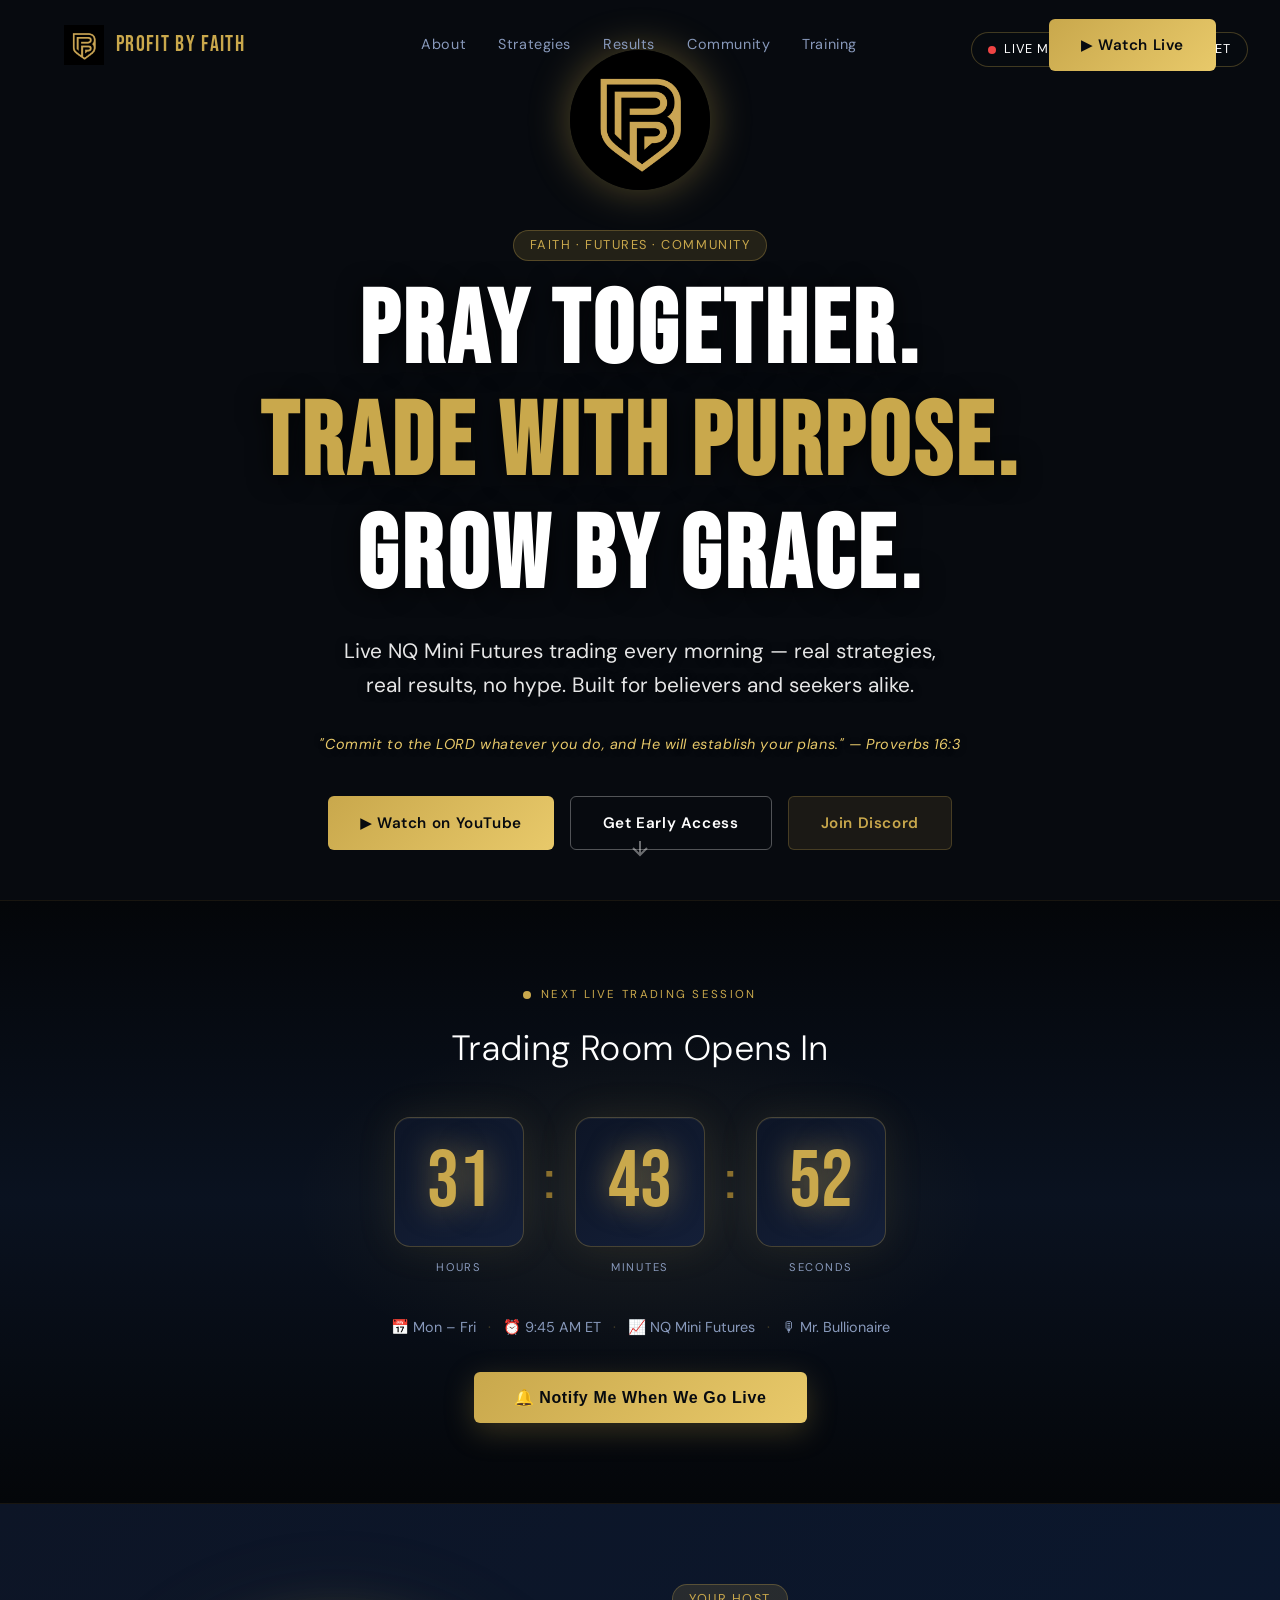
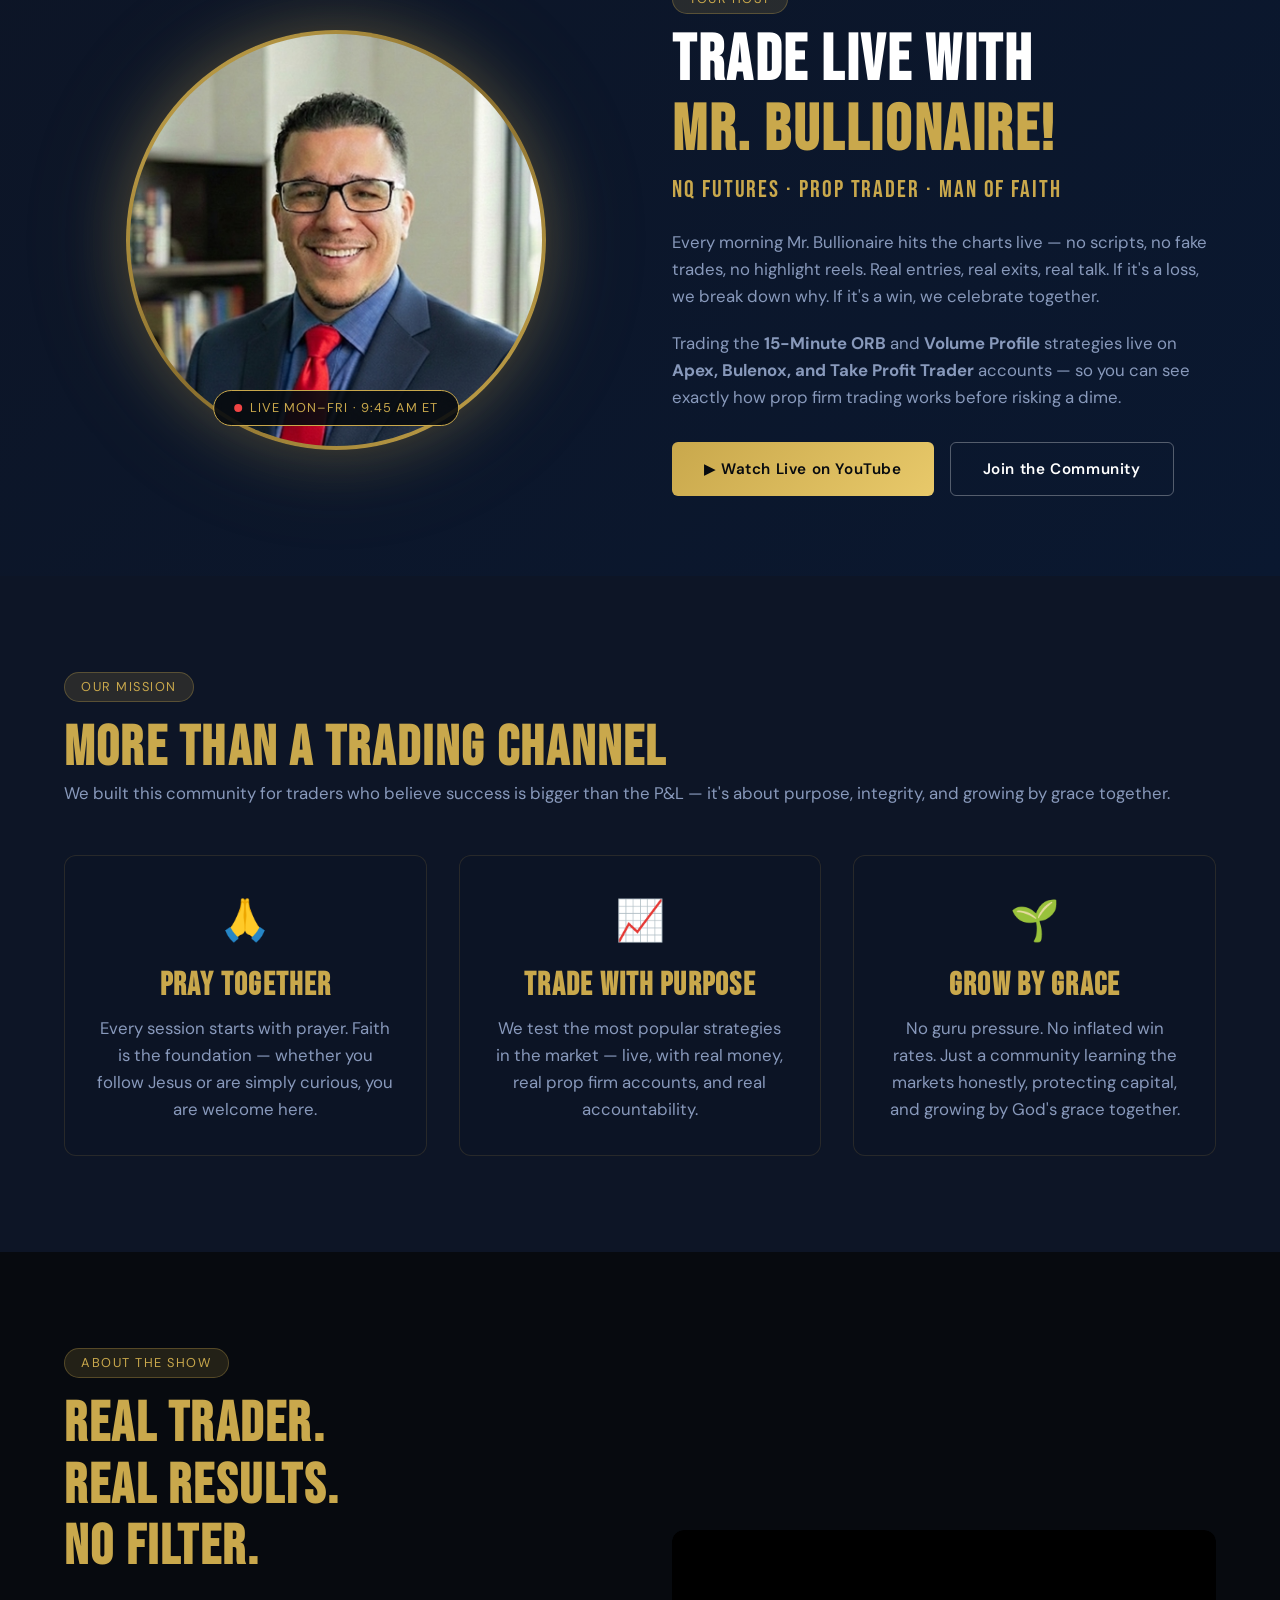
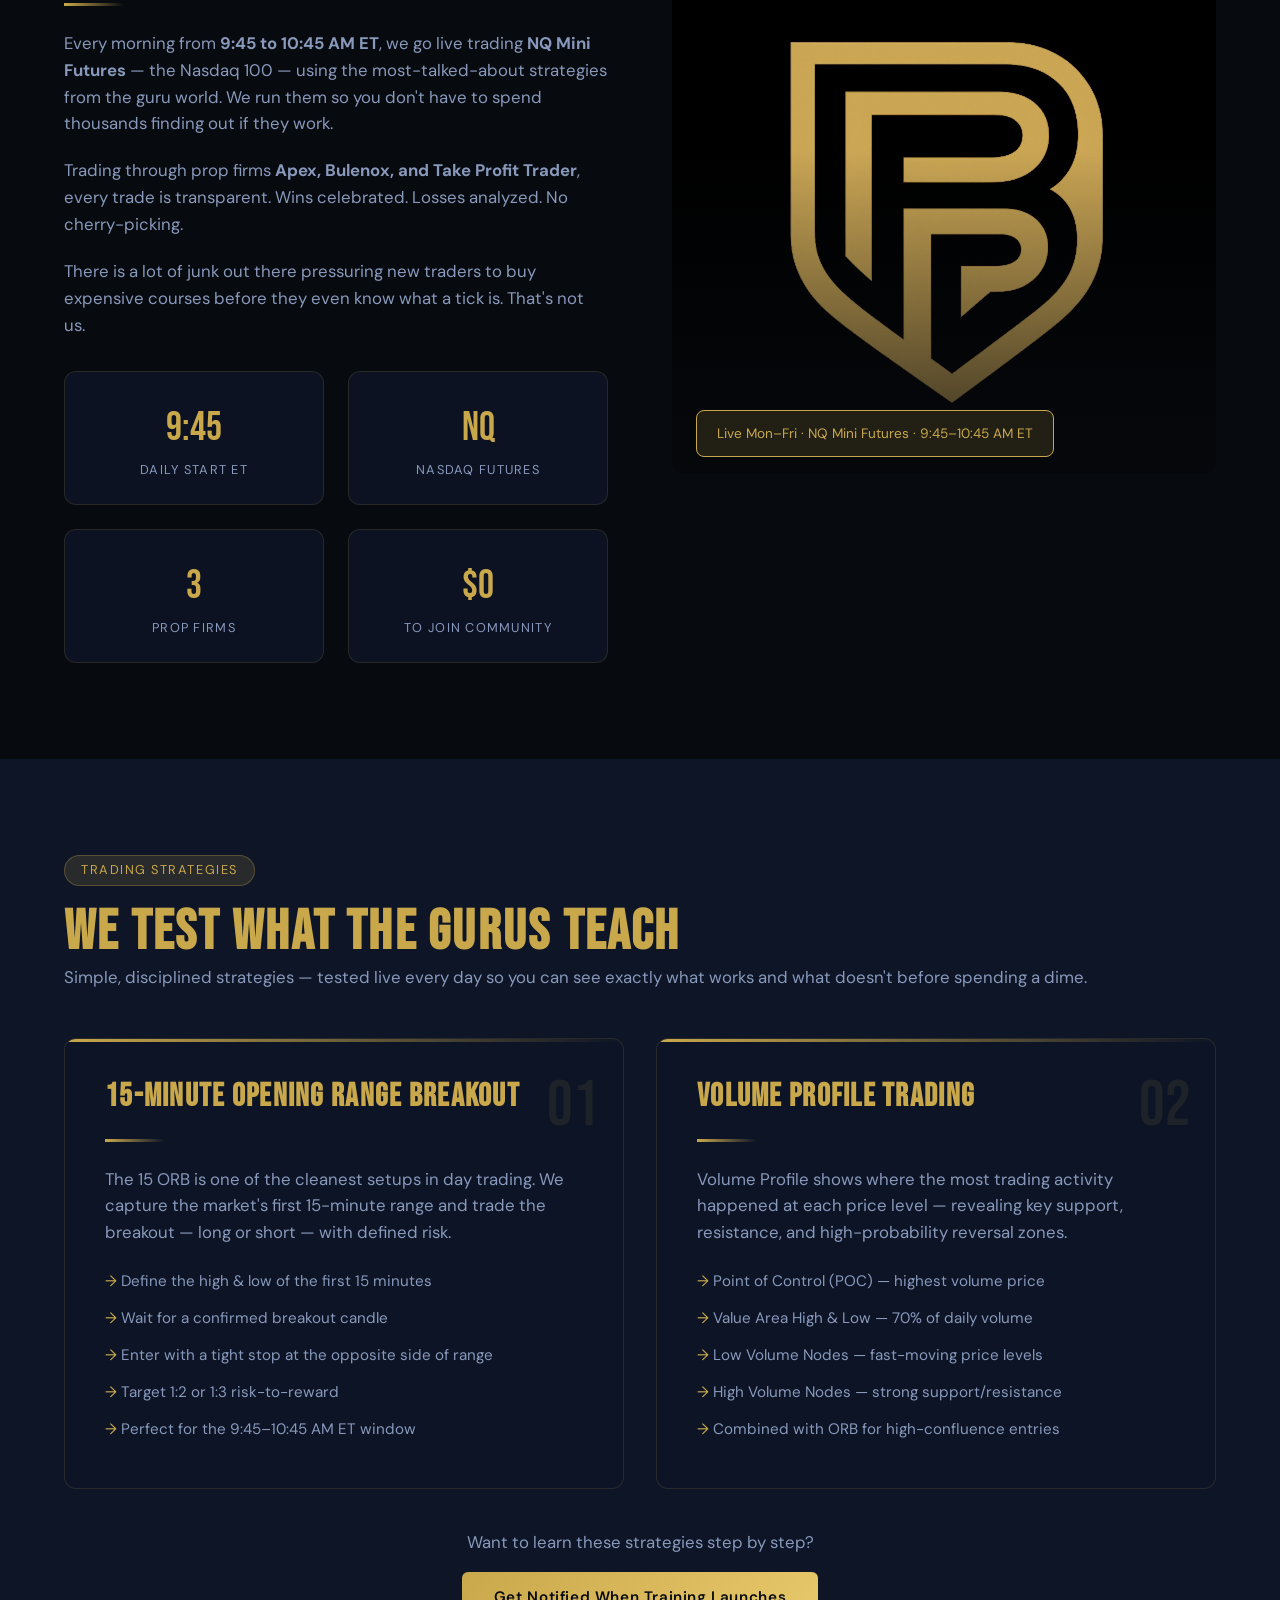
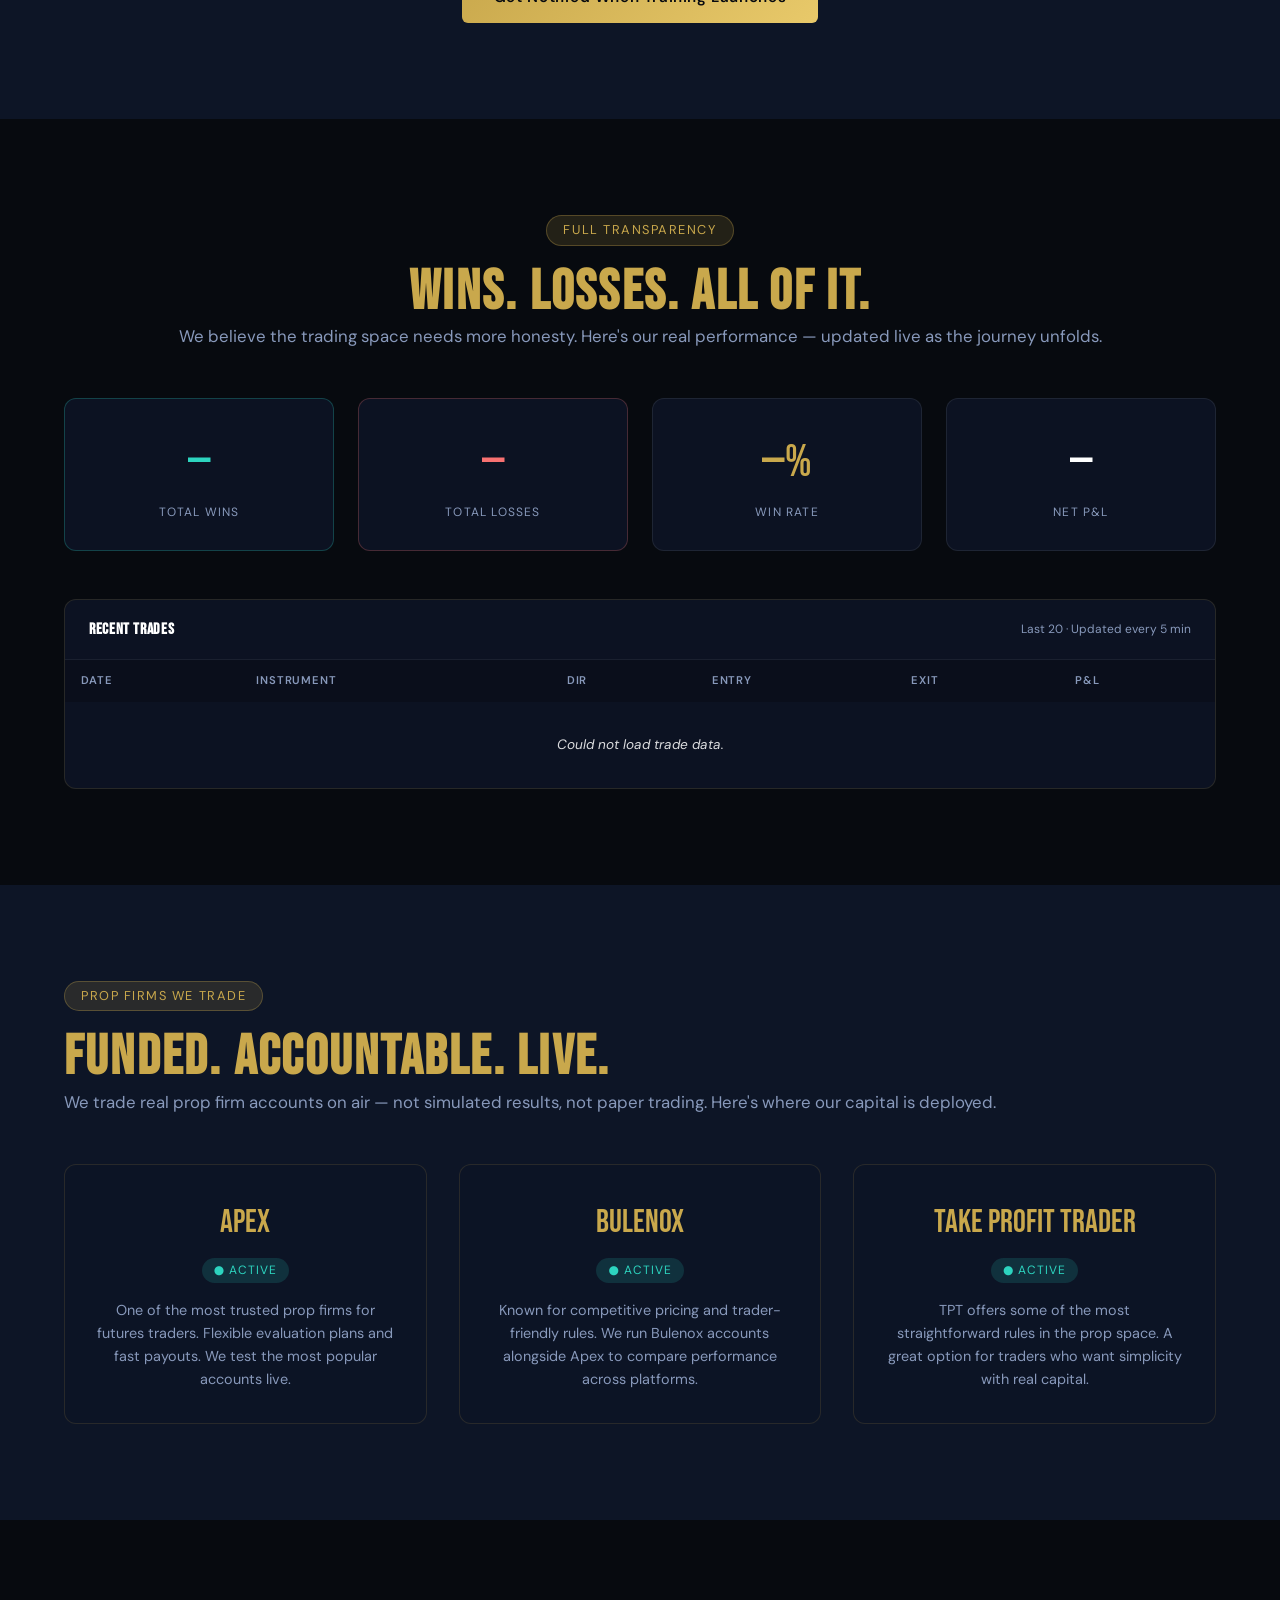
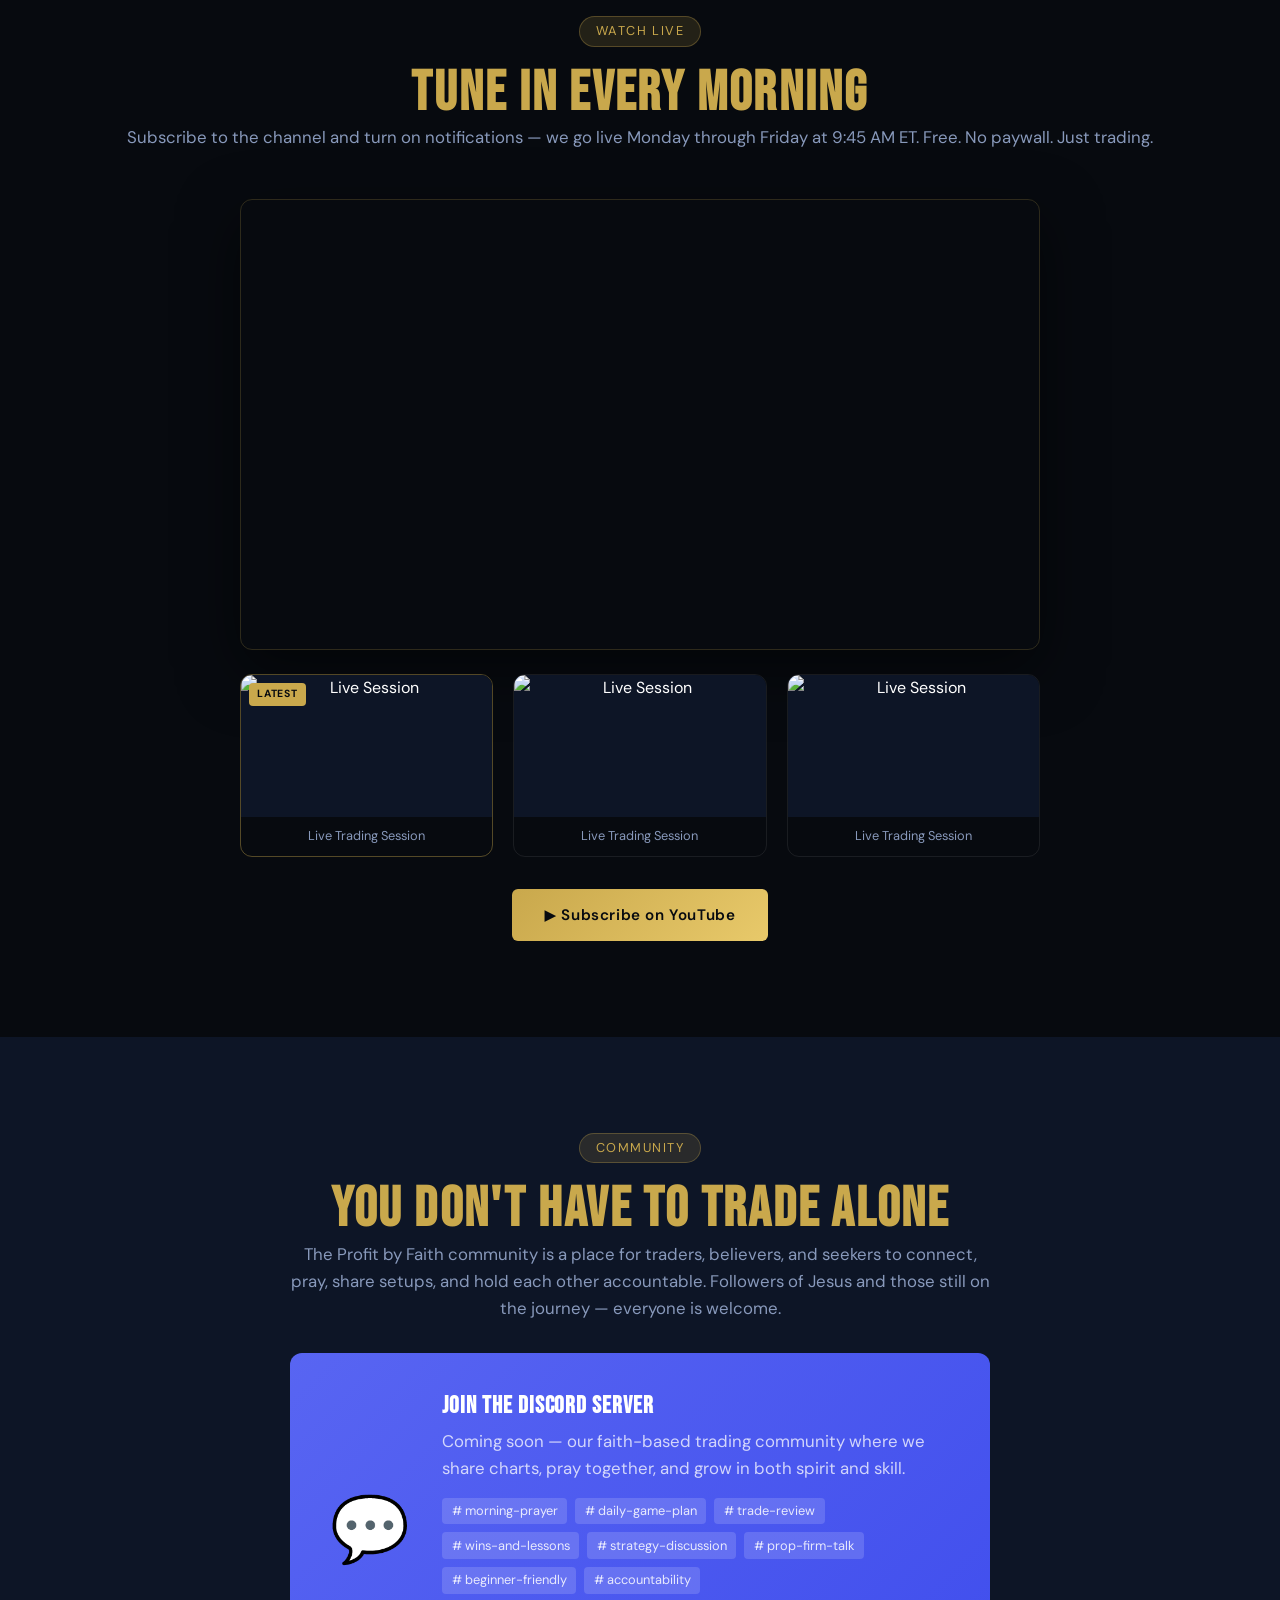
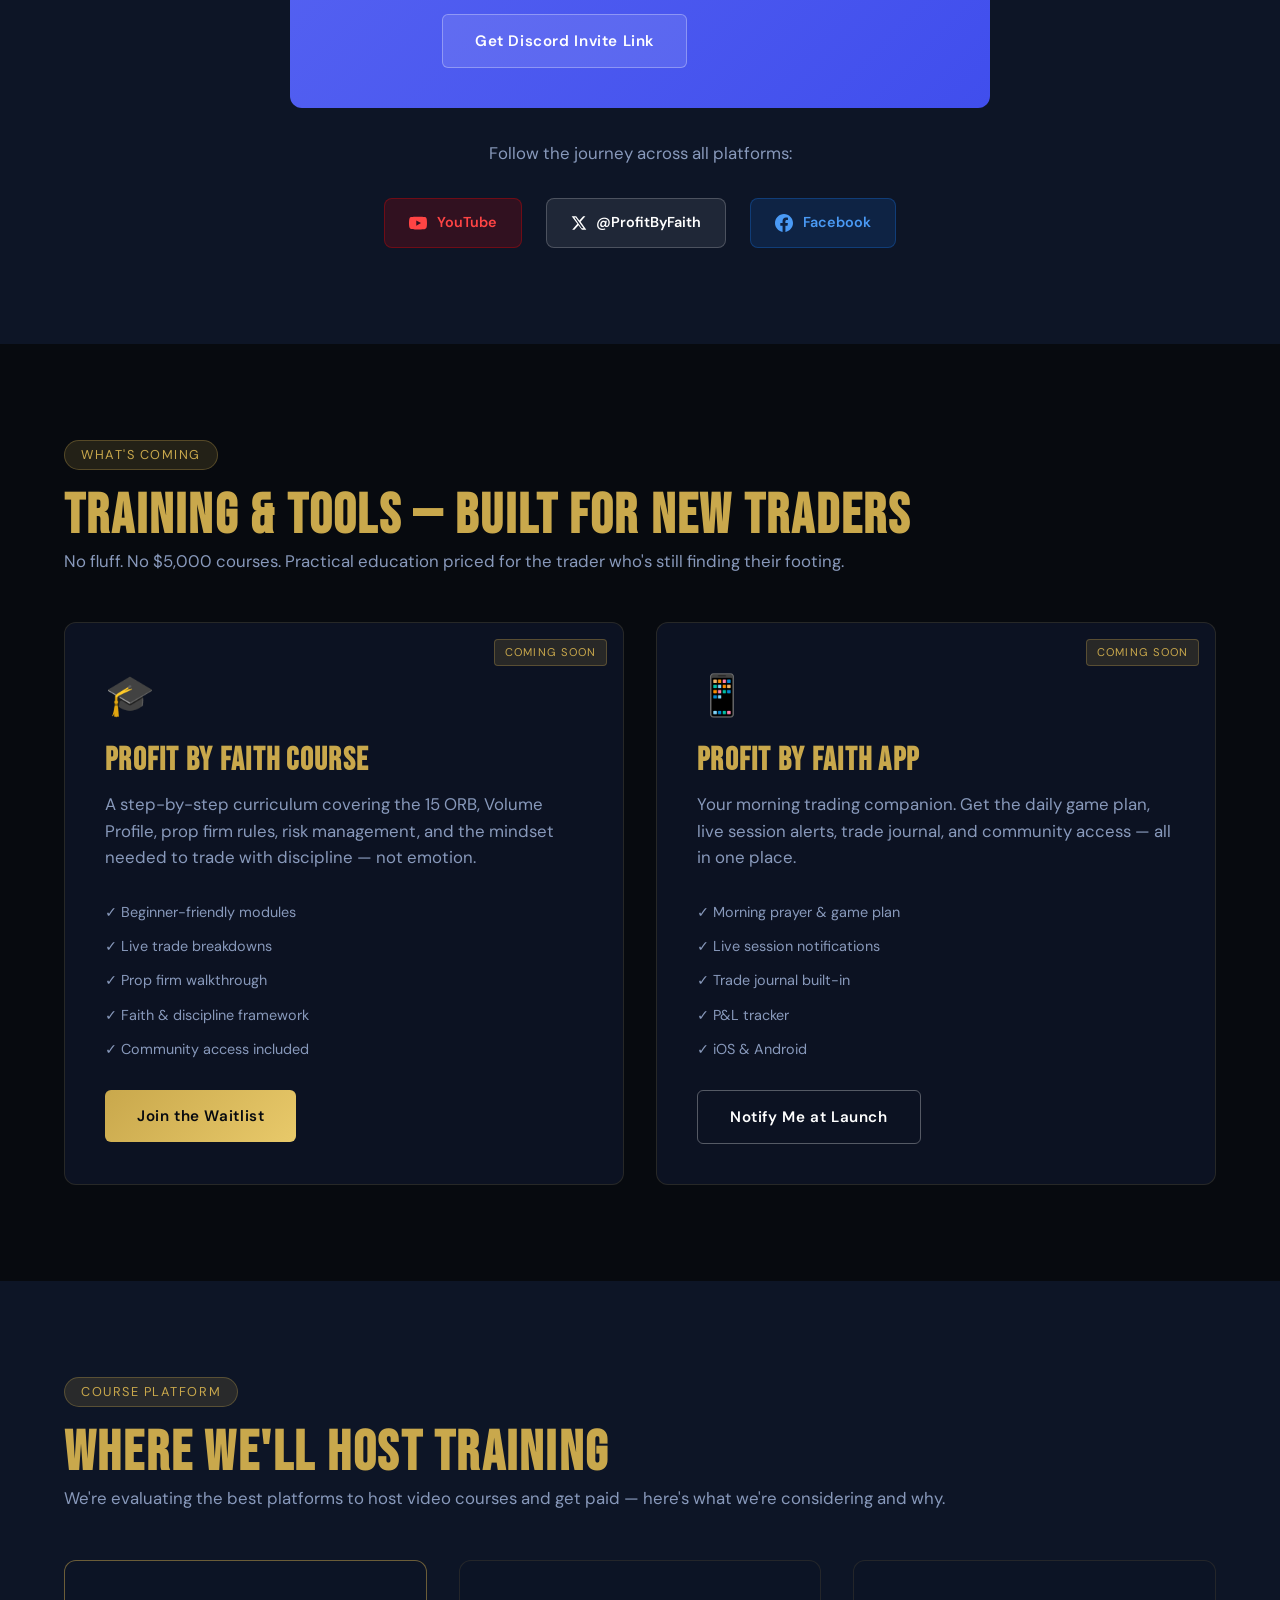
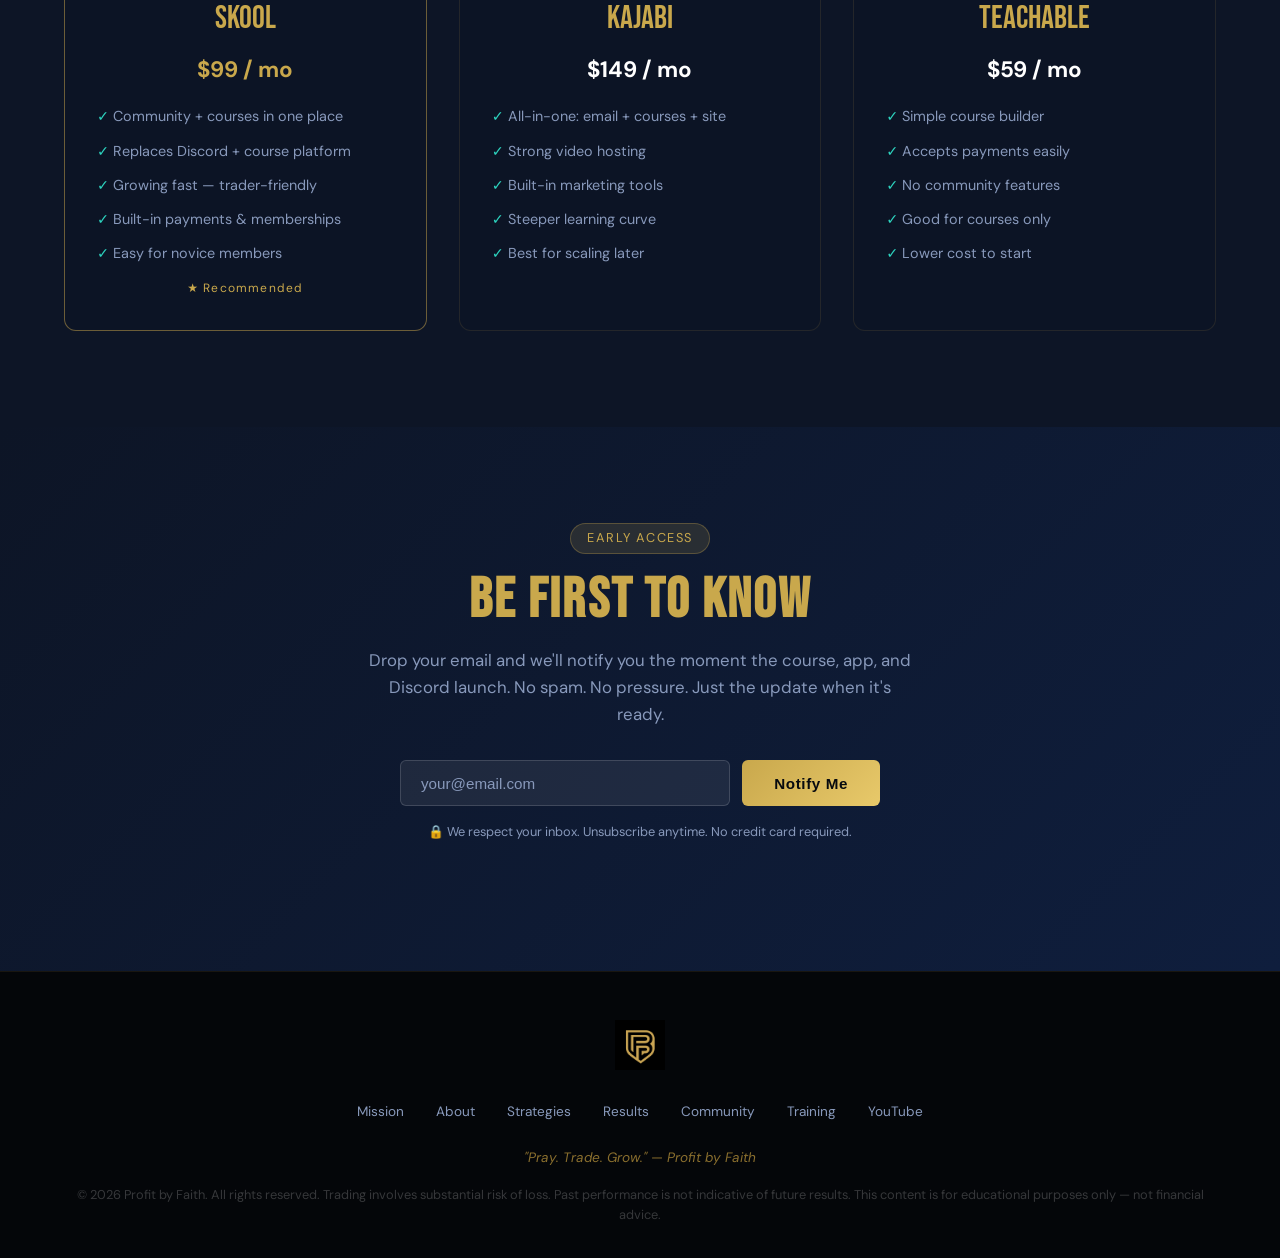
==== index.html @ 158ed277 "Add SEO essentials — sitemap, robots.txt, llms.txt, canonical + schema - sitemap.xml covering / and " ====
<!DOCTYPE html>
<html lang="en">
<head>
  <meta charset="UTF-8" />
  <meta name="viewport" content="width=device-width, initial-scale=1.0" />
  <title>Profit by Faith | Live NQ Futures Trading | Pray. Trade. Grow.</title>
  <meta name="description" content="Faith-based live day trading community. NQ Mini Futures, 15 ORB & Volume Profile strategies. Live daily 9:45–10:45 AM ET. Real wins, real losses — no pressure, no gimmicks." />
  <meta name="theme-color" content="#070a0f" />
  <link rel="icon" type="image/jpeg" href="assets/PBF-LOGO-MAIN.jpg" sizes="64x64" />
  <link rel="apple-touch-icon" href="assets/PBF-LOGO-MAIN.jpg" />
  <link rel="preconnect" href="https://fonts.googleapis.com" />
  <link rel="preconnect" href="https://fonts.gstatic.com" crossorigin />
  <link href="https://fonts.googleapis.com/css2?family=Bebas+Neue&family=DM+Sans:ital,opsz,wght@0,9..40,300;0,9..40,400;0,9..40,500;0,9..40,600;1,9..40,400&display=swap" rel="stylesheet" />
  <link rel="stylesheet" href="styles.css?v=3" />
  <meta property="og:type" content="website" />
  <meta property="og:title" content="Profit by Faith | Live NQ Futures Trading" />
  <meta property="og:description" content="Pray Together. Trade with Purpose. Grow Together. Live NQ Mini Futures daily 9:45–10:45 AM ET." />
  <meta property="og:image" content="assets/PBF-LOGO-MAIN.jpg" />
  <meta name="twitter:card" content="summary_large_image" />
  <link rel="canonical" href="https://profitbyfaith.com/" />
  <script type="application/ld+json">
  {
    "@context": "https://schema.org",
    "@type": "WebSite",
    "name": "Profit by Faith",
    "url": "https://profitbyfaith.com",
    "description": "Faith-based live day trading community. NQ Mini Futures, live daily 9:45–10:45 AM ET. Real wins, real losses — full transparency.",
    "publisher": {
      "@type": "Person",
      "name": "Mr. Bullionaire",
      "url": "https://profitbyfaith.com",
      "sameAs": ["https://youtube.com/@bullionaireDT"]
    }
  }
  </script>
</head>
<body>

  <!-- ══ LIVE ALERT BAR (hidden until live) ══ -->
  <div id="pbf-live-bar">
    <span class="lbar-text">🔴 MR. BULLIONAIRE IS LIVE NOW — JOIN THE TRADING ROOM</span>
  </div>

  <!-- ══════════════════════════════════
       NAV
  ══════════════════════════════════ -->
  <nav id="nav">
    <div class="container nav-inner">
      <a href="#" class="nav-logo">
        <img src="assets/PBF-LOGO-MAIN.jpg" alt="Profit by Faith Logo" />
        <span>Profit by Faith</span>
      </a>
      <div class="nav-links">
        <a href="#about">About</a>
        <a href="#strategies">Strategies</a>
        <a href="#transparency">Results</a>
        <a href="#community">Community</a>
        <a href="#training">Training</a>
      </div>
      <a href="https://www.youtube.com/@bullionaireDT" target="_blank" rel="noopener" class="btn btn-gold nav-cta">
        ▶ Watch Live
      </a>
      <div class="hamburger" id="hamburger">
        <span></span><span></span><span></span>
      </div>
    </div>
  </nav>

  <!-- ══════════════════════════════════
       HERO
  ══════════════════════════════════ -->
  <section class="hero" id="home">
    <video class="hero-video" autoplay muted loop playsinline>
      <source src="assets/pbf_Morning-Prayer_Motion-Background.mp4" type="video/mp4" />
    </video>
    <div class="hero-overlay"></div>

    <div class="hero-live-badge">
      <span class="live-dot"></span>
      LIVE MON–FRI · 9:45–10:45 AM ET
    </div>

    <div class="hero-content">
      <div class="hero-logo">
        <img src="assets/PBF-LOGO-MAIN.jpg" alt="Profit by Faith" />
      </div>
      <div class="tag">Faith · Futures · Community</div>
      <h1>Pray Together.<br><em>Trade with Purpose.</em><br>Grow by Grace.</h1>
      <p class="hero-sub">
        Live NQ Mini Futures trading every morning — real strategies, real results,
        no hype. Built for believers and seekers alike.
      </p>
      <p class="hero-verse">"Commit to the LORD whatever you do, and He will establish your plans." — Proverbs 16:3</p>
      <div class="hero-btns">
        <a href="https://www.youtube.com/@bullionaireDT" target="_blank" rel="noopener" class="btn btn-gold">
          ▶ Watch on YouTube
        </a>
        <a href="#signup" class="btn btn-outline">
          Get Early Access
        </a>
        <a href="#community" class="btn btn-ghost">
          Join Discord
        </a>
      </div>
    </div>

    <div class="scroll-hint">
      <svg viewBox="0 0 24 24" fill="none" stroke="white" stroke-width="2">
        <path d="M12 5v14M5 12l7 7 7-7"/>
      </svg>
    </div>
  </section>

  <!-- ══════════════════════════════════
       COUNTDOWN / NOTIFY
  ══════════════════════════════════ -->
  <section style="position:relative; background:linear-gradient(180deg,#040609 0%,#0a1220 50%,#040609 100%); padding:5rem 0; overflow:hidden; border-top:1px solid rgba(201,168,76,0.1); border-bottom:1px solid rgba(201,168,76,0.1);">
    <div style="position:absolute;top:50%;left:50%;transform:translate(-50%,-50%);width:700px;height:350px;background:radial-gradient(ellipse,rgba(201,168,76,0.09) 0%,transparent 70%);pointer-events:none;"></div>
    <div style="max-width:1200px;margin:0 auto;padding:0 1.5rem;text-align:center;position:relative;z-index:1;">

      <div style="display:inline-flex;align-items:center;gap:0.6rem;font-size:0.72rem;letter-spacing:0.2em;text-transform:uppercase;color:#c9a84c;margin-bottom:1rem;">
        <span style="width:8px;height:8px;border-radius:50%;background:#c9a84c;display:inline-block;animation:pulse-gold 2s infinite;"></span>
        NEXT LIVE TRADING SESSION
      </div>

      <div style="font-size:clamp(1.4rem,3.5vw,2.2rem);color:#fff;margin-bottom:2.5rem;font-weight:300;letter-spacing:0.04em;">
        Trading Room Opens In
      </div>

      <div id="pbf-countdown" style="display:flex;align-items:center;justify-content:center;gap:1.25rem;flex-wrap:wrap;margin-bottom:2.5rem;">

        <div style="display:flex;flex-direction:column;align-items:center;gap:0.75rem;">
          <div style="background:linear-gradient(145deg,#0d1526,#141f38);border:1px solid rgba(201,168,76,0.3);border-radius:16px;width:130px;height:130px;display:flex;align-items:center;justify-content:center;box-shadow:0 0 40px rgba(201,168,76,0.1),inset 0 1px 0 rgba(255,255,255,0.05);">
            <span class="cd-h" style="font-family:'Bebas Neue',sans-serif;font-size:5rem;color:#c9a84c;line-height:1;text-shadow:0 0 30px rgba(201,168,76,0.6);">00</span>
          </div>
          <span style="font-size:0.7rem;color:#8899bb;letter-spacing:0.15em;text-transform:uppercase;">Hours</span>
        </div>

        <span class="cd-colon" style="font-family:'Bebas Neue',sans-serif;font-size:3.5rem;color:#8a6f2e;margin-bottom:1.8rem;animation:colon-blink 1s step-end infinite;">:</span>

        <div style="display:flex;flex-direction:column;align-items:center;gap:0.75rem;">
          <div style="background:linear-gradient(145deg,#0d1526,#141f38);border:1px solid rgba(201,168,76,0.3);border-radius:16px;width:130px;height:130px;display:flex;align-items:center;justify-content:center;box-shadow:0 0 40px rgba(201,168,76,0.1),inset 0 1px 0 rgba(255,255,255,0.05);">
            <span class="cd-m" style="font-family:'Bebas Neue',sans-serif;font-size:5rem;color:#c9a84c;line-height:1;text-shadow:0 0 30px rgba(201,168,76,0.6);">00</span>
          </div>
          <span style="font-size:0.7rem;color:#8899bb;letter-spacing:0.15em;text-transform:uppercase;">Minutes</span>
        </div>

        <span class="cd-colon" style="font-family:'Bebas Neue',sans-serif;font-size:3.5rem;color:#8a6f2e;margin-bottom:1.8rem;animation:colon-blink 1s step-end infinite;">:</span>

        <div style="display:flex;flex-direction:column;align-items:center;gap:0.75rem;">
          <div style="background:linear-gradient(145deg,#0d1526,#141f38);border:1px solid rgba(201,168,76,0.3);border-radius:16px;width:130px;height:130px;display:flex;align-items:center;justify-content:center;box-shadow:0 0 40px rgba(201,168,76,0.1),inset 0 1px 0 rgba(255,255,255,0.05);">
            <span class="cd-s" style="font-family:'Bebas Neue',sans-serif;font-size:5rem;color:#c9a84c;line-height:1;text-shadow:0 0 30px rgba(201,168,76,0.6);">00</span>
          </div>
          <span style="font-size:0.7rem;color:#8899bb;letter-spacing:0.15em;text-transform:uppercase;">Seconds</span>
        </div>

      </div>

      <div style="display:flex;align-items:center;justify-content:center;flex-wrap:wrap;gap:0.75rem;font-size:0.9rem;color:#8899bb;margin-bottom:2rem;">
        <span>📅 Mon – Fri</span>
        <span style="color:rgba(201,168,76,0.3);">·</span>
        <span>⏰ 9:45 AM ET</span>
        <span style="color:rgba(201,168,76,0.3);">·</span>
        <span>📈 NQ Mini Futures</span>
        <span style="color:rgba(201,168,76,0.3);">·</span>
        <span>🎙 Mr. Bullionaire</span>
      </div>

      <button id="notify-live-btn" class="btn btn-gold" style="font-size:1rem;padding:1rem 2.5rem;box-shadow:0 8px 30px rgba(201,168,76,0.25);">
        🔔 Notify Me When We Go Live
      </button>

    </div>
  </section>

  <!-- ══════════════════════════════════
       MR. BULLIONAIRE
  ══════════════════════════════════ -->
  <section class="host-section" id="host">
    <div class="container">
      <div class="host-inner">
        <div class="host-photo-wrap">
          <div class="host-photo-ring">
            <img src="assets/headshot.jpeg" alt="Mr. Bullionaire" />
          </div>
          <div class="host-live-pill">
            <span class="live-dot"></span> LIVE MON–FRI · 9:45 AM ET
          </div>
        </div>
        <div class="host-text">
          <div class="tag">Your Host</div>
          <h2>Trade Live With<br><em>Mr. Bullionaire!</em></h2>
          <p class="host-tagline">NQ Futures · Prop Trader · Man of Faith</p>
          <p>
            Every morning Mr. Bullionaire hits the charts live — no scripts, no fake trades,
            no highlight reels. Real entries, real exits, real talk. If it's a loss, we break
            down why. If it's a win, we celebrate together.
          </p>
          <p>
            Trading the <strong>15-Minute ORB</strong> and <strong>Volume Profile</strong>
            strategies live on <strong>Apex, Bulenox, and Take Profit Trader</strong> accounts —
            so you can see exactly how prop firm trading works before risking a dime.
          </p>
          <div style="display:flex; gap:1rem; flex-wrap:wrap; margin-top:1.5rem;">
            <a href="https://www.youtube.com/@bullionaireDT" target="_blank" rel="noopener" class="btn btn-gold">
              ▶ Watch Live on YouTube
            </a>
            <a href="#signup" class="btn btn-outline">Join the Community</a>
          </div>
        </div>
      </div>
    </div>
  </section>

  <!-- ══════════════════════════════════
       MISSION
  ══════════════════════════════════ -->
  <section class="mission section" id="mission">
    <div class="container">
      <div class="tag">Our Mission</div>
      <h2>More Than a Trading Channel</h2>
      <p>We built this community for traders who believe success is bigger than the P&amp;L — it's about purpose, integrity, and growing by grace together.</p>
      <div class="mission-grid">
        <div class="mission-card">
          <div class="mission-icon">🙏</div>
          <h3>Pray Together</h3>
          <p>Every session starts with prayer. Faith is the foundation — whether you follow Jesus or are simply curious, you are welcome here.</p>
        </div>
        <div class="mission-card">
          <div class="mission-icon">📈</div>
          <h3>Trade with Purpose</h3>
          <p>We test the most popular strategies in the market — live, with real money, real prop firm accounts, and real accountability.</p>
        </div>
        <div class="mission-card">
          <div class="mission-icon">🌱</div>
          <h3>Grow by Grace</h3>
          <p>No guru pressure. No inflated win rates. Just a community learning the markets honestly, protecting capital, and growing by God's grace together.</p>
        </div>
      </div>
    </div>
  </section>

  <!-- ══════════════════════════════════
       ABOUT
  ══════════════════════════════════ -->
  <section class="section" id="about">
    <div class="container">
      <div class="about-grid">
        <div class="about-text">
          <div class="tag">About the Show</div>
          <h2>Real Trader.<br>Real Results.<br>No Filter.</h2>
          <div class="divider"></div>
          <p>
            Every morning from <strong>9:45 to 10:45 AM ET</strong>, we go live trading
            <strong>NQ Mini Futures</strong> — the Nasdaq 100 — using the most-talked-about
            strategies from the guru world. We run them so you don't have to spend thousands
            finding out if they work.
          </p>
          <p>
            Trading through prop firms <strong>Apex, Bulenox, and Take Profit Trader</strong>,
            every trade is transparent. Wins celebrated. Losses analyzed. No cherry-picking.
          </p>
          <p>
            There is a lot of junk out there pressuring new traders to buy expensive courses
            before they even know what a tick is. That's not us.
          </p>
          <div class="about-stats">
            <div class="stat-box">
              <div class="stat-num">9:45</div>
              <div class="stat-label">Daily Start ET</div>
            </div>
            <div class="stat-box">
              <div class="stat-num">NQ</div>
              <div class="stat-label">Nasdaq Futures</div>
            </div>
            <div class="stat-box">
              <div class="stat-num">3</div>
              <div class="stat-label">Prop Firms</div>
            </div>
            <div class="stat-box">
              <div class="stat-num">$0</div>
              <div class="stat-label">To Join Community</div>
            </div>
          </div>
        </div>
        <div class="about-image">
          <img src="assets/PBF-LOGO-MAIN.jpg" alt="Profit by Faith" />
          <div class="about-image-overlay">
            <div class="about-badge">
              Live Mon–Fri · NQ Mini Futures · 9:45–10:45 AM ET
            </div>
          </div>
        </div>
      </div>
    </div>
  </section>

  <!-- ══════════════════════════════════
       STRATEGIES
  ══════════════════════════════════ -->
  <section class="strategies section" id="strategies">
    <div class="container">
      <div class="tag">Trading Strategies</div>
      <h2>We Test What the Gurus Teach</h2>
      <p>Simple, disciplined strategies — tested live every day so you can see exactly what works and what doesn't before spending a dime.</p>
      <div class="strategies-grid">

        <div class="strategy-card">
          <div class="strategy-num">01</div>
          <h3>15-Minute Opening Range Breakout</h3>
          <div class="divider"></div>
          <p>The 15 ORB is one of the cleanest setups in day trading. We capture the market's first 15-minute range and trade the breakout — long or short — with defined risk.</p>
          <ul>
            <li>Define the high & low of the first 15 minutes</li>
            <li>Wait for a confirmed breakout candle</li>
            <li>Enter with a tight stop at the opposite side of range</li>
            <li>Target 1:2 or 1:3 risk-to-reward</li>
            <li>Perfect for the 9:45–10:45 AM ET window</li>
          </ul>
        </div>

        <div class="strategy-card">
          <div class="strategy-num">02</div>
          <h3>Volume Profile Trading</h3>
          <div class="divider"></div>
          <p>Volume Profile shows where the most trading activity happened at each price level — revealing key support, resistance, and high-probability reversal zones.</p>
          <ul>
            <li>Point of Control (POC) — highest volume price</li>
            <li>Value Area High & Low — 70% of daily volume</li>
            <li>Low Volume Nodes — fast-moving price levels</li>
            <li>High Volume Nodes — strong support/resistance</li>
            <li>Combined with ORB for high-confluence entries</li>
          </ul>
        </div>

      </div>
      <div style="text-align:center; margin-top:2.5rem;">
        <p style="margin-bottom:1rem;">Want to learn these strategies step by step?</p>
        <a href="#signup" class="btn btn-gold">Get Notified When Training Launches</a>
      </div>
    </div>
  </section>

  <!-- ══════════════════════════════════
       TRANSPARENCY / RESULTS
  ══════════════════════════════════ -->
  <section class="section" id="transparency">
    <div class="container">
      <div class="transparency-header">
        <div class="tag">Full Transparency</div>
        <h2>Wins. Losses. All of It.</h2>
        <p>We believe the trading space needs more honesty. Here's our real performance — updated live as the journey unfolds.</p>
      </div>

      <div class="transparency-grid">
        <div class="perf-card win">
          <div class="perf-num green" id="stat-wins">—</div>
          <div class="perf-label">Total Wins</div>
        </div>
        <div class="perf-card loss">
          <div class="perf-num red" id="stat-losses">—</div>
          <div class="perf-label">Total Losses</div>
        </div>
        <div class="perf-card">
          <div class="perf-num gold" id="stat-winrate">—%</div>
          <div class="perf-label">Win Rate</div>
        </div>
        <div class="perf-card">
          <div class="perf-num" id="stat-pnl">—</div>
          <div class="perf-label">Net P&amp;L</div>
        </div>
      </div>

      <div class="trade-log">
        <div class="trade-log-header">
          <h3>Recent Trades</h3>
          <span class="trade-log-note" id="trade-log-note">Last 20 · Updated every 5 min</span>
        </div>
        <div class="trade-table-wrap">
          <table class="trade-table">
            <thead>
              <tr>
                <th>Date</th>
                <th>Instrument</th>
                <th>Dir</th>
                <th>Entry</th>
                <th>Exit</th>
                <th>P&amp;L</th>
              </tr>
            </thead>
            <tbody id="trade-tbody">
              <tr><td colspan="6" class="trade-loading">Loading trade data…</td></tr>
            </tbody>
          </table>
        </div>
      </div>
    </div>
  </section>

  <!-- ══════════════════════════════════
       PROP FIRMS
  ══════════════════════════════════ -->
  <section class="firms section" id="propfirms">
    <div class="container">
      <div class="tag">Prop Firms We Trade</div>
      <h2>Funded. Accountable. Live.</h2>
      <p>We trade real prop firm accounts on air — not simulated results, not paper trading. Here's where our capital is deployed.</p>
      <div class="firms-grid">
        <div class="firm-card">
          <div class="firm-name">Apex</div>
          <span class="firm-status active">● Active</span>
          <p>One of the most trusted prop firms for futures traders. Flexible evaluation plans and fast payouts. We test the most popular accounts live.</p>
        </div>
        <div class="firm-card">
          <div class="firm-name">Bulenox</div>
          <span class="firm-status active">● Active</span>
          <p>Known for competitive pricing and trader-friendly rules. We run Bulenox accounts alongside Apex to compare performance across platforms.</p>
        </div>
        <div class="firm-card">
          <div class="firm-name">Take Profit Trader</div>
          <span class="firm-status active">● Active</span>
          <p>TPT offers some of the most straightforward rules in the prop space. A great option for traders who want simplicity with real capital.</p>
        </div>
      </div>
    </div>
  </section>

  <!-- ══════════════════════════════════
       YOUTUBE
  ══════════════════════════════════ -->
  <section class="section youtube-section" id="youtube">
    <div class="container">
      <div class="tag">Watch Live</div>
      <h2>Tune In Every Morning</h2>
      <p>Subscribe to the channel and turn on notifications — we go live Monday through Friday at 9:45 AM ET. Free. No paywall. Just trading.</p>
      <!-- Featured latest session -->
      <div class="yt-embed-wrap">
        <iframe
          src="https://www.youtube.com/embed/S4Obsrl-edw"
          title="Profit by Faith – Live Trading Session"
          allow="accelerometer; autoplay; clipboard-write; encrypted-media; gyroscope; picture-in-picture"
          allowfullscreen>
        </iframe>
      </div>

      <!-- Recent sessions grid -->
      <div class="yt-recent-grid">
        <a href="https://youtube.com/live/S4Obsrl-edw" target="_blank" rel="noopener" class="yt-recent-card active">
          <div class="yt-thumb">
            <img src="https://img.youtube.com/vi/S4Obsrl-edw/default.jpg" alt="Live Session" />
            <span class="yt-play">▶</span>
            <span class="yt-badge latest">Latest</span>
          </div>
          <p>Live Trading Session</p>
        </a>
        <a href="https://youtube.com/live/ReWN1wHxQyo" target="_blank" rel="noopener" class="yt-recent-card">
          <div class="yt-thumb">
            <img src="https://img.youtube.com/vi/ReWN1wHxQyo/default.jpg" alt="Live Session" />
            <span class="yt-play">▶</span>
          </div>
          <p>Live Trading Session</p>
        </a>
        <a href="https://youtube.com/live/UIyxMhsFKBg" target="_blank" rel="noopener" class="yt-recent-card">
          <div class="yt-thumb">
            <img src="https://img.youtube.com/vi/UIyxMhsFKBg/default.jpg" alt="Live Session" />
            <span class="yt-play">▶</span>
          </div>
          <p>Live Trading Session</p>
        </a>
      </div>

      <div class="yt-sub-cta">
        <a href="https://www.youtube.com/@bullionaireDT?sub_confirmation=1" target="_blank" rel="noopener" class="btn btn-gold">
          ▶ Subscribe on YouTube
        </a>
      </div>
    </div>
  </section>

  <!-- ══════════════════════════════════
       COMMUNITY
  ══════════════════════════════════ -->
  <section class="community section" id="community">
    <div class="container">
      <div class="community-inner">
        <div class="tag">Community</div>
        <h2>You Don't Have to Trade Alone</h2>
        <p>
          The Profit by Faith community is a place for traders, believers, and seekers to
          connect, pray, share setups, and hold each other accountable. Followers of Jesus
          and those still on the journey — everyone is welcome.
        </p>

        <div class="discord-card">
          <div class="discord-icon">💬</div>
          <div>
            <h3>Join the Discord Server</h3>
            <p>Coming soon — our faith-based trading community where we share charts, pray together, and grow in both spirit and skill.</p>
            <div class="discord-channels">
              <span># morning-prayer</span>
              <span># daily-game-plan</span>
              <span># trade-review</span>
              <span># wins-and-lessons</span>
              <span># strategy-discussion</span>
              <span># prop-firm-talk</span>
              <span># beginner-friendly</span>
              <span># accountability</span>
            </div>
            <a href="#signup" class="btn btn-outline" style="margin-top:1.25rem; display:inline-flex; background:rgba(255,255,255,0.1);">
              Get Discord Invite Link
            </a>
          </div>
        </div>

        <p>Follow the journey across all platforms:</p>
        <div class="social-row">
          <a href="https://www.youtube.com/@bullionaireDT" target="_blank" rel="noopener" class="social-btn yt">
            <svg width="18" height="18" viewBox="0 0 24 24" fill="currentColor"><path d="M23.5 6.2a3 3 0 0 0-2.1-2.1C19.5 3.5 12 3.5 12 3.5s-7.5 0-9.4.6a3 3 0 0 0-2.1 2.1C0 8.1 0 12 0 12s0 3.9.5 5.8a3 3 0 0 0 2.1 2.1c1.9.6 9.4.6 9.4.6s7.5 0 9.4-.6a3 3 0 0 0 2.1-2.1C24 15.9 24 12 24 12s0-3.9-.5-5.8zM9.7 15.5V8.5l6.3 3.5-6.3 3.5z"/></svg>
            YouTube
          </a>
          <a href="https://x.com/ProfitByFaith" target="_blank" rel="noopener" class="social-btn x">
            <svg width="16" height="16" viewBox="0 0 24 24" fill="currentColor"><path d="M18.3 2h3.3l-7.2 8.2L23 22h-6.6l-5.2-6.8L5.1 22H1.8l7.7-8.8L1 2h6.8l4.7 6.2L18.3 2zm-1.2 18h1.8L6.9 3.9H5l11.1 16.1z"/></svg>
            @ProfitByFaith
          </a>
          <a href="https://facebook.com/ProfitByFaith" target="_blank" rel="noopener" class="social-btn fb">
            <svg width="18" height="18" viewBox="0 0 24 24" fill="currentColor"><path d="M24 12.1C24 5.4 18.6 0 12 0S0 5.4 0 12.1C0 18.1 4.4 23 10.1 24v-8.4H7.1v-3.5h3V9.4c0-3 1.8-4.7 4.5-4.7 1.3 0 2.7.2 2.7.2v3h-1.5c-1.5 0-2 .9-2 1.9v2.3h3.4l-.5 3.5h-2.8V24C19.6 23 24 18.1 24 12.1z"/></svg>
            Facebook
          </a>
        </div>
      </div>
    </div>
  </section>

  <!-- ══════════════════════════════════
       TRAINING & APP (COMING SOON)
  ══════════════════════════════════ -->
  <section class="section" id="training">
    <div class="container">
      <div class="tag">What's Coming</div>
      <h2>Training & Tools — Built for New Traders</h2>
      <p>No fluff. No $5,000 courses. Practical education priced for the trader who's still finding their footing.</p>
      <div class="training-grid">

        <div class="training-card">
          <span class="coming-label">Coming Soon</span>
          <div style="font-size:2.5rem; margin-bottom:1rem;">🎓</div>
          <h3>Profit by Faith Course</h3>
          <p>A step-by-step curriculum covering the 15 ORB, Volume Profile, prop firm rules, risk management, and the mindset needed to trade with discipline — not emotion.</p>
          <ul style="list-style:none; margin-bottom:1.5rem;">
            <li style="padding:0.35rem 0; color:var(--muted); font-size:0.9rem;">✓ Beginner-friendly modules</li>
            <li style="padding:0.35rem 0; color:var(--muted); font-size:0.9rem;">✓ Live trade breakdowns</li>
            <li style="padding:0.35rem 0; color:var(--muted); font-size:0.9rem;">✓ Prop firm walkthrough</li>
            <li style="padding:0.35rem 0; color:var(--muted); font-size:0.9rem;">✓ Faith & discipline framework</li>
            <li style="padding:0.35rem 0; color:var(--muted); font-size:0.9rem;">✓ Community access included</li>
          </ul>
          <a href="#signup" class="btn btn-gold">Join the Waitlist</a>
        </div>

        <div class="training-card">
          <span class="coming-label">Coming Soon</span>
          <div style="font-size:2.5rem; margin-bottom:1rem;">📱</div>
          <h3>Profit by Faith App</h3>
          <p>Your morning trading companion. Get the daily game plan, live session alerts, trade journal, and community access — all in one place.</p>
          <ul style="list-style:none; margin-bottom:1.5rem;">
            <li style="padding:0.35rem 0; color:var(--muted); font-size:0.9rem;">✓ Morning prayer & game plan</li>
            <li style="padding:0.35rem 0; color:var(--muted); font-size:0.9rem;">✓ Live session notifications</li>
            <li style="padding:0.35rem 0; color:var(--muted); font-size:0.9rem;">✓ Trade journal built-in</li>
            <li style="padding:0.35rem 0; color:var(--muted); font-size:0.9rem;">✓ P&amp;L tracker</li>
            <li style="padding:0.35rem 0; color:var(--muted); font-size:0.9rem;">✓ iOS & Android</li>
          </ul>
          <a href="#signup" class="btn btn-outline">Notify Me at Launch</a>
        </div>

      </div>
    </div>
  </section>

  <!-- ══════════════════════════════════
       PLATFORM RECOMMENDATION
  ══════════════════════════════════ -->
  <section class="platform section">
    <div class="container">
      <div class="tag">Course Platform</div>
      <h2>Where We'll Host Training</h2>
      <p>We're evaluating the best platforms to host video courses and get paid — here's what we're considering and why.</p>
      <div class="platform-grid">

        <div class="platform-card recommended">
          <div class="platform-name">Skool</div>
          <div class="platform-price" style="color:var(--gold);">$99 / mo</div>
          <ul>
            <li>Community + courses in one place</li>
            <li>Replaces Discord + course platform</li>
            <li>Growing fast — trader-friendly</li>
            <li>Built-in payments & memberships</li>
            <li>Easy for novice members</li>
          </ul>
        </div>

        <div class="platform-card">
          <div class="platform-name">Kajabi</div>
          <div class="platform-price">$149 / mo</div>
          <ul>
            <li>All-in-one: email + courses + site</li>
            <li>Strong video hosting</li>
            <li>Built-in marketing tools</li>
            <li>Steeper learning curve</li>
            <li>Best for scaling later</li>
          </ul>
        </div>

        <div class="platform-card">
          <div class="platform-name">Teachable</div>
          <div class="platform-price">$59 / mo</div>
          <ul>
            <li>Simple course builder</li>
            <li>Accepts payments easily</li>
            <li>No community features</li>
            <li>Good for courses only</li>
            <li>Lower cost to start</li>
          </ul>
        </div>

      </div>
    </div>
  </section>

  <!-- ══════════════════════════════════
       EMAIL SIGNUP
  ══════════════════════════════════ -->
  <section class="signup section" id="signup">
    <div class="container signup-inner">
      <div class="tag">Early Access</div>
      <h2>Be First to Know</h2>
      <p>
        Drop your email and we'll notify you the moment the course, app, and Discord launch.
        No spam. No pressure. Just the update when it's ready.
      </p>
      <!-- Formspree: replace YOUR_FORM_ID with your ID from formspree.io/dashboard -->
      <form class="signup-form" action="https://formspree.io/f/xqewbyeg" method="POST" onsubmit="handleSignup(event)">
        <input type="email" name="email" placeholder="your@email.com" required />
        <input type="hidden" name="_subject" value="New Profit by Faith Waitlist Signup" />
        <input type="text" name="_gotcha" style="display:none" />
        <button type="submit" class="btn btn-gold">Notify Me</button>
      </form>
      <p class="signup-note">
        🔒 We respect your inbox. Unsubscribe anytime. No credit card required.
      </p>
    </div>
  </section>

  <!-- ══════════════════════════════════
       FOOTER
  ══════════════════════════════════ -->
  <footer>
    <div class="container">
      <div class="footer-logo">
        <img src="assets/PBF-LOGO-MAIN.jpg" alt="Profit by Faith" />
      </div>
      <div class="footer-links">
        <a href="#mission">Mission</a>
        <a href="#about">About</a>
        <a href="#strategies">Strategies</a>
        <a href="#transparency">Results</a>
        <a href="#community">Community</a>
        <a href="#training">Training</a>
        <a href="https://www.youtube.com/@bullionaireDT" target="_blank" rel="noopener">YouTube</a>
      </div>
      <p class="footer-verse">"Pray. Trade. Grow." — Profit by Faith</p>
      <p class="footer-copy">
        © 2026 Profit by Faith. All rights reserved.
        Trading involves substantial risk of loss. Past performance is not indicative of future results.
        This content is for educational purposes only — not financial advice.
      </p>
    </div>
  </footer>

  <script>
    // Nav scroll effect
    const nav = document.getElementById('nav');
    window.addEventListener('scroll', () => {
      nav.classList.toggle('scrolled', window.scrollY > 50);
    });

    // Hamburger
    document.getElementById('hamburger').addEventListener('click', () => {
      const links = document.querySelector('.nav-links');
      links.style.display = links.style.display === 'flex' ? 'none' : 'flex';
      links.style.flexDirection = 'column';
      links.style.position = 'absolute';
      links.style.top = '70px';
      links.style.left = '0';
      links.style.right = '0';
      links.style.background = 'rgba(7,10,15,0.97)';
      links.style.padding = '1.5rem';
      links.style.gap = '1.25rem';
    });

    // Email signup handler (replace with real form service)
    function handleSignup(e) {
      e.preventDefault();
      const input = e.target.querySelector('input[type="email"]');
      const btn   = e.target.querySelector('button');
      btn.textContent = '✓ You\'re on the list!';
      btn.style.background = '#2dd4bf';
      btn.style.color = '#070a0f';
      input.disabled = true;
      btn.disabled = true;
    }

    // Smooth reveal on scroll
    const observer = new IntersectionObserver((entries) => {
      entries.forEach(e => {
        if (e.isIntersecting) {
          e.target.style.opacity = '1';
          e.target.style.transform = 'translateY(0)';
        }
      });
    }, { threshold: 0.1 });

    document.querySelectorAll('.mission-card, .strategy-card, .firm-card, .training-card, .platform-card, .perf-card').forEach(el => {
      el.style.opacity = '0';
      el.style.transform = 'translateY(24px)';
      el.style.transition = 'opacity 0.6s ease, transform 0.6s ease';
      observer.observe(el);
    });
  </script>

  <script src="trading-room.js?v=4"></script>
</body>
</html>
---- styles.css ----
/* ========================================
   Profit by Faith — styles.css
   ======================================== */

:root {
  --gold:       #c9a84c;
  --gold-light: #e8c96a;
  --gold-dim:   #8a6f2e;
  --black:      #070a0f;
  --navy:       #0d1526;
  --navy-mid:   #1a2540;
  --navy-card:  rgba(13, 21, 38, 0.85);
  --white:      #ffffff;
  --muted:      #8899bb;
  --win:        #2dd4bf;
  --loss:       #f87171;
  --radius:     12px;
  --transition: 0.3s ease;
}

*, *::before, *::after { box-sizing: border-box; margin: 0; padding: 0; }

html { scroll-behavior: smooth; }

body {
  font-family: 'DM Sans', system-ui, sans-serif;
  background: var(--black);
  color: var(--white);
  overflow-x: hidden;
  line-height: 1.6;
}

/* ── Typography ── */
h1, h2, h3, h4 { font-family: 'Bebas Neue', sans-serif; letter-spacing: 0.04em; line-height: 1.1; }
h1 { font-size: clamp(3rem, 8vw, 6.5rem); }
h2 { font-size: clamp(2rem, 5vw, 3.5rem); color: var(--gold); }
h3 { font-size: clamp(1.3rem, 3vw, 2rem); }
p  { font-size: 1.05rem; color: var(--muted); }

a { color: inherit; text-decoration: none; }

/* ── Utility ── */
.container { max-width: 1200px; margin: 0 auto; padding: 0 1.5rem; }
.section    { padding: 6rem 0; }
.gold       { color: var(--gold); }
.tag {
  display: inline-block;
  background: rgba(201,168,76,0.15);
  color: var(--gold);
  border: 1px solid rgba(201,168,76,0.3);
  border-radius: 100px;
  padding: 0.25rem 1rem;
  font-size: 0.8rem;
  letter-spacing: 0.12em;
  text-transform: uppercase;
  margin-bottom: 1rem;
}
.divider {
  width: 60px; height: 3px;
  background: linear-gradient(90deg, var(--gold), transparent);
  margin: 1.5rem 0;
}

/* ── Buttons ── */
.btn {
  display: inline-flex;
  align-items: center;
  gap: 0.5rem;
  padding: 0.85rem 2rem;
  border-radius: 6px;
  font-weight: 600;
  font-size: 0.95rem;
  letter-spacing: 0.04em;
  cursor: pointer;
  transition: var(--transition);
  border: none;
}
.btn-gold {
  background: linear-gradient(135deg, var(--gold), var(--gold-light));
  color: var(--black);
}
.btn-gold:hover { filter: brightness(1.1); transform: translateY(-2px); box-shadow: 0 8px 24px rgba(201,168,76,0.35); }
.btn-outline {
  background: transparent;
  color: var(--white);
  border: 1.5px solid rgba(255,255,255,0.3);
}
.btn-outline:hover { border-color: var(--gold); color: var(--gold); transform: translateY(-2px); }
.btn-ghost {
  background: rgba(201,168,76,0.1);
  color: var(--gold);
  border: 1px solid rgba(201,168,76,0.25);
}
.btn-ghost:hover { background: rgba(201,168,76,0.2); }

/* ── LIVE BAR ── */
#pbf-live-bar {
  position: fixed;
  top: 0; left: 0; right: 0;
  z-index: 200;
  background: #111;
  height: 0;
  overflow: hidden;
  transition: height 0.4s ease;
  display: flex;
  align-items: center;
  justify-content: center;
}
#pbf-live-bar.active {
  height: 36px;
  background: linear-gradient(90deg, #1a0000, #3d0000, #1a0000);
  border-bottom: 1px solid rgba(255,50,50,0.4);
  animation: bar-scan 3s linear infinite;
}
@keyframes bar-scan {
  0%   { background-position: -200% center; }
  100% { background-position: 200% center; }
}
.lbar-text {
  font-size: 0.72rem;
  letter-spacing: 0.15em;
  color: #ff4444;
  font-weight: 700;
  animation: bar-pulse 1.5s ease-in-out infinite;
}
@keyframes bar-pulse { 0%,100%{opacity:1} 50%{opacity:0.6} }

/* ── LIVE MODE body class ── */
body.live-mode nav { top: 36px; }
body.live-mode .hero { border: 2px solid rgba(255,50,50,0.6); }
.live-hero-frame {
  display: none;
  position: absolute;
  inset: 0;
  width: 100%; height: 100%;
  z-index: 0;
  border: none;
}

/* ── COUNTDOWN ── */
.countdown-section {
  position: relative;
  background: linear-gradient(180deg, #040609 0%, #0a1220 50%, #040609 100%);
  padding: 5rem 0;
  overflow: hidden;
  border-top: 1px solid rgba(201,168,76,0.08);
  border-bottom: 1px solid rgba(201,168,76,0.08);
}
.cd-bg-glow {
  position: absolute;
  top: 50%; left: 50%;
  transform: translate(-50%, -50%);
  width: 600px; height: 300px;
  background: radial-gradient(ellipse, rgba(201,168,76,0.08) 0%, transparent 70%);
  pointer-events: none;
}
.cd-container { text-align: center; position: relative; z-index: 1; }
.cd-top-tag {
  display: inline-flex;
  align-items: center;
  gap: 0.6rem;
  font-size: 0.72rem;
  letter-spacing: 0.2em;
  text-transform: uppercase;
  color: var(--gold);
  margin-bottom: 1rem;
}
.cd-dot {
  width: 8px; height: 8px;
  border-radius: 50%;
  background: var(--gold);
  animation: pulse-gold 2s infinite;
}
@keyframes pulse-gold {
  0%,100% { box-shadow: 0 0 0 0 rgba(201,168,76,0.6); }
  50%      { box-shadow: 0 0 0 8px rgba(201,168,76,0); }
}
.cd-heading {
  font-size: clamp(1.5rem, 4vw, 2.5rem);
  color: var(--white);
  margin-bottom: 2.5rem;
  font-family: 'DM Sans', sans-serif;
  font-weight: 300;
  letter-spacing: 0.02em;
}
.cd-heading strong { color: var(--gold); font-weight: 600; }
#pbf-countdown {
  display: inline-flex;
  align-items: center;
  gap: 1rem;
  margin-bottom: 2.5rem;
}
.cd-block {
  display: flex;
  flex-direction: column;
  align-items: center;
  gap: 0.6rem;
}
.cd-inner {
  position: relative;
  background: linear-gradient(145deg, #0d1526, #141f38);
  border: 1px solid rgba(201,168,76,0.25);
  border-radius: 16px;
  width: clamp(90px, 14vw, 140px);
  height: clamp(90px, 14vw, 140px);
  display: flex;
  align-items: center;
  justify-content: center;
  box-shadow:
    0 0 30px rgba(201,168,76,0.08),
    inset 0 1px 0 rgba(255,255,255,0.05);
  overflow: hidden;
}
.cd-inner::before {
  content: '';
  position: absolute;
  top: 0; left: 0; right: 0;
  height: 50%;
  background: rgba(255,255,255,0.02);
  border-radius: 16px 16px 0 0;
}
.cd-inner span {
  font-family: 'Bebas Neue', sans-serif;
  font-size: clamp(3rem, 7vw, 5.5rem);
  color: var(--gold);
  line-height: 1;
  text-shadow: 0 0 30px rgba(201,168,76,0.5);
  letter-spacing: -0.02em;
}
.cd-unit {
  font-size: 0.7rem;
  color: var(--muted);
  letter-spacing: 0.15em;
  text-transform: uppercase;
}
.cd-colon {
  display: flex;
  flex-direction: column;
  gap: 1rem;
  margin-bottom: 1.6rem;
  color: var(--gold-dim);
  font-family: 'Bebas Neue', sans-serif;
  font-size: 2.5rem;
  line-height: 1;
  animation: colon-blink 1s step-end infinite;
}
@keyframes colon-blink { 0%,100%{opacity:1} 50%{opacity:0.2} }
.cd-meta {
  display: flex;
  align-items: center;
  justify-content: center;
  flex-wrap: wrap;
  gap: 0.75rem;
  font-size: 0.9rem;
  color: var(--muted);
  margin-bottom: 2rem;
}
.cd-meta-dot { color: rgba(201,168,76,0.3); }
.cd-notify-btn {
  font-size: 1rem;
  padding: 1rem 2.5rem;
  box-shadow: 0 8px 30px rgba(201,168,76,0.25);
}

@media (max-width: 600px) {
  #pbf-countdown { gap: 0.5rem; }
  .cd-inner { width: 75px; height: 75px; border-radius: 10px; }
  .cd-colon { font-size: 1.8rem; gap: 0.5rem; }
}

/* ── FLOATING PiP ── */
#pbf-pip {
  position: fixed;
  bottom: 2rem;
  right: 2rem;
  width: 320px;
  border-radius: var(--radius);
  overflow: hidden;
  background: var(--navy);
  border: 1px solid rgba(255,50,50,0.5);
  box-shadow: 0 20px 60px rgba(0,0,0,0.7), 0 0 30px rgba(255,50,50,0.15);
  z-index: 500;
  opacity: 0;
  transform: translateY(20px);
  transition: opacity 0.4s ease, transform 0.4s ease;
  pointer-events: none;
}
#pbf-pip.visible {
  opacity: 1;
  transform: translateY(0);
  pointer-events: all;
}
.pip-header {
  display: flex;
  align-items: center;
  gap: 0.5rem;
  padding: 0.6rem 0.75rem;
  background: rgba(200,0,0,0.2);
  font-size: 0.75rem;
  font-weight: 600;
  letter-spacing: 0.06em;
  color: #ff6666;
}
.pip-live-dot {
  width: 7px; height: 7px;
  border-radius: 50%;
  background: #ff4444;
  animation: pulse-red 1.2s infinite;
  flex-shrink: 0;
}
.pip-close {
  margin-left: auto;
  background: none;
  border: none;
  color: var(--muted);
  cursor: pointer;
  font-size: 0.9rem;
  line-height: 1;
  padding: 0;
}
.pip-close:hover { color: var(--white); }
#pbf-pip iframe {
  width: 100%;
  aspect-ratio: 16/9;
  display: block;
  border: none;
}
.pip-open-yt {
  display: block;
  text-align: center;
  padding: 0.5rem;
  font-size: 0.75rem;
  color: var(--gold);
  background: rgba(201,168,76,0.08);
  transition: background 0.2s;
}
.pip-open-yt:hover { background: rgba(201,168,76,0.15); }

/* ── NAV ── */
nav {
  position: fixed;
  top: 0; left: 0; right: 0;
  z-index: 100;
  padding: 1.2rem 0;
  transition: background 0.4s;
}
nav.scrolled { background: rgba(7,10,15,0.95); backdrop-filter: blur(12px); border-bottom: 1px solid rgba(201,168,76,0.1); }
.nav-inner {
  display: flex;
  align-items: center;
  justify-content: space-between;
}
.nav-logo { display: flex; align-items: center; gap: 0.75rem; }
.nav-logo img { height: 40px; object-fit: contain; }
.nav-logo span { font-family: 'Bebas Neue', sans-serif; font-size: 1.4rem; letter-spacing: 0.06em; color: var(--gold); }
.nav-links { display: flex; align-items: center; gap: 2rem; }
.nav-links a { font-size: 0.9rem; color: var(--muted); transition: color 0.2s; letter-spacing: 0.04em; }
.nav-links a:hover { color: var(--gold); }
.nav-cta { margin-left: 1rem; }
.hamburger { display: none; flex-direction: column; gap: 5px; cursor: pointer; }
.hamburger span { width: 24px; height: 2px; background: var(--white); border-radius: 2px; transition: var(--transition); }

/* ── HERO ── */
.hero {
  position: relative;
  min-height: 100vh;
  display: flex;
  align-items: center;
  justify-content: center;
  text-align: center;
  overflow: hidden;
}
.hero-video {
  position: absolute;
  inset: 0;
  width: 100%; height: 100%;
  object-fit: cover;
  z-index: 0;
}
.hero-overlay {
  position: absolute;
  inset: 0;
  background: linear-gradient(to bottom,
    rgba(7,10,15,0.88) 0%,
    rgba(7,10,15,0.85) 50%,
    rgba(7,10,15,0.94) 100%);
  z-index: 1;
}
.hero-content {
  position: relative;
  z-index: 2;
  max-width: 900px;
  padding: 0 1.5rem;
  text-align: center;
}
.hero-logo { width: clamp(80px, 12vw, 140px); margin: 0 auto 2rem; }
.hero-logo img { width: 100%; border-radius: 50%; box-shadow: 0 0 40px rgba(201,168,76,0.4); }
.hero h1 { margin-bottom: 1.25rem; text-shadow: 0 2px 24px rgba(0,0,0,0.8); }
.hero h1 em { color: var(--gold); font-style: normal; }
.hero-sub {
  font-size: clamp(1rem, 2.5vw, 1.3rem);
  color: rgba(255,255,255,0.9);
  max-width: 600px;
  margin: 0 auto 2rem;
  text-shadow: 0 1px 8px rgba(0,0,0,0.6);
}
.hero-verse {
  font-size: 0.9rem;
  color: var(--gold-light);
  font-style: italic;
  margin-bottom: 2.5rem;
  letter-spacing: 0.04em;
  text-shadow: 0 1px 6px rgba(0,0,0,0.5);
}
.hero-btns { display: flex; gap: 1rem; justify-content: center; flex-wrap: wrap; }
.hero-live-badge {
  position: absolute;
  top: 2rem; right: 2rem;
  z-index: 3;
  display: flex;
  align-items: center;
  gap: 0.5rem;
  background: rgba(7,10,15,0.8);
  border: 1px solid rgba(201,168,76,0.3);
  border-radius: 100px;
  padding: 0.4rem 1rem;
  font-size: 0.8rem;
  letter-spacing: 0.06em;
}
.live-dot {
  width: 8px; height: 8px;
  border-radius: 50%;
  background: #ef4444;
  animation: pulse-red 1.5s infinite;
}
@keyframes pulse-red {
  0%, 100% { opacity: 1; }
  50% { opacity: 0.3; }
}
.scroll-hint {
  position: absolute;
  bottom: 2rem;
  left: 50%;
  transform: translateX(-50%);
  z-index: 2;
  animation: bounce 2s infinite;
}
.scroll-hint svg { width: 24px; opacity: 0.4; }
@keyframes bounce { 0%,100%{transform:translateX(-50%) translateY(0)} 50%{transform:translateX(-50%) translateY(8px)} }

/* ── MR. BULLIONAIRE ── */
.host-section {
  background: linear-gradient(135deg, var(--navy) 0%, #0a1830 100%);
  padding: 5rem 0;
  overflow: hidden;
}
.host-inner {
  display: grid;
  grid-template-columns: 1fr 1fr;
  gap: 4rem;
  align-items: center;
}
.host-photo-wrap {
  position: relative;
  display: flex;
  justify-content: center;
}
.host-photo-ring {
  position: relative;
  width: clamp(260px, 35vw, 420px);
  height: clamp(260px, 35vw, 420px);
  border-radius: 50%;
  padding: 4px;
  background: linear-gradient(135deg, var(--gold), var(--gold-dim), var(--gold));
  box-shadow: 0 0 60px rgba(201,168,76,0.3), 0 0 120px rgba(201,168,76,0.12);
  animation: ring-glow 3s ease-in-out infinite alternate;
}
@keyframes ring-glow {
  from { box-shadow: 0 0 40px rgba(201,168,76,0.25), 0 0 80px rgba(201,168,76,0.1); }
  to   { box-shadow: 0 0 70px rgba(201,168,76,0.45), 0 0 140px rgba(201,168,76,0.2); }
}
.host-photo-ring img {
  width: 100%; height: 100%;
  border-radius: 50%;
  object-fit: cover;
  object-position: top;
}
.host-live-pill {
  position: absolute;
  bottom: 1.5rem;
  left: 50%;
  transform: translateX(-50%);
  background: rgba(7,10,15,0.9);
  border: 1px solid var(--gold);
  border-radius: 100px;
  padding: 0.4rem 1.25rem;
  font-size: 0.8rem;
  color: var(--gold);
  letter-spacing: 0.08em;
  white-space: nowrap;
  display: flex;
  align-items: center;
  gap: 0.5rem;
}
.host-text .tag { margin-bottom: 0.75rem; }
.host-text h2 {
  font-size: clamp(2.5rem, 5vw, 4.5rem);
  color: var(--white);
  margin-bottom: 0.25rem;
}
.host-text h2 em { color: var(--gold); font-style: normal; display: block; }
.host-tagline {
  font-size: clamp(1.1rem, 2.5vw, 1.5rem);
  color: var(--gold);
  font-family: 'Bebas Neue', sans-serif;
  letter-spacing: 0.08em;
  margin-bottom: 1.25rem;
}
.host-text p { margin-bottom: 1.25rem; }
.host-text .btn { margin-top: 0.5rem; }

@media (max-width: 900px) {
  .host-inner { grid-template-columns: 1fr; text-align: center; }
  .host-photo-wrap { justify-content: center; }
}

/* ── MISSION ── */
.mission { background: var(--navy); }
.mission-grid {
  display: grid;
  grid-template-columns: repeat(3, 1fr);
  gap: 2rem;
  margin-top: 3rem;
}
.mission-card {
  background: var(--navy-card);
  border: 1px solid rgba(201,168,76,0.15);
  border-radius: var(--radius);
  padding: 2rem;
  text-align: center;
  transition: var(--transition);
  backdrop-filter: blur(8px);
}
.mission-card:hover { border-color: rgba(201,168,76,0.4); transform: translateY(-4px); box-shadow: 0 12px 32px rgba(0,0,0,0.3); }
.mission-icon { font-size: 2.5rem; margin-bottom: 1rem; }
.mission-card h3 { color: var(--gold); margin-bottom: 0.75rem; }

/* ── ABOUT ── */
.about-grid { display: grid; grid-template-columns: 1fr 1fr; gap: 4rem; align-items: center; }
.about-text h2 { margin-bottom: 1rem; }
.about-text p { margin-bottom: 1.25rem; }
.about-stats {
  display: grid;
  grid-template-columns: 1fr 1fr;
  gap: 1.5rem;
  margin-top: 2rem;
}
.stat-box {
  background: var(--navy-card);
  border: 1px solid rgba(201,168,76,0.15);
  border-radius: var(--radius);
  padding: 1.5rem;
  text-align: center;
}
.stat-num { font-family: 'Bebas Neue', sans-serif; font-size: 2.5rem; color: var(--gold); }
.stat-label { font-size: 0.8rem; color: var(--muted); text-transform: uppercase; letter-spacing: 0.1em; }
.about-image {
  position: relative;
  border-radius: var(--radius);
  overflow: hidden;
}
.about-image img { width: 100%; border-radius: var(--radius); }
.about-image-overlay {
  position: absolute;
  inset: 0;
  background: linear-gradient(to top, rgba(7,10,15,0.8) 0%, transparent 60%);
  display: flex;
  align-items: flex-end;
  padding: 1.5rem;
}
.about-badge {
  background: rgba(201,168,76,0.15);
  border: 1px solid var(--gold);
  border-radius: 8px;
  padding: 0.75rem 1.25rem;
  font-size: 0.85rem;
  color: var(--gold);
}

/* ── STRATEGIES ── */
.strategies { background: var(--navy); }
.strategies-grid { display: grid; grid-template-columns: repeat(2, 1fr); gap: 2rem; margin-top: 3rem; }
.strategy-card {
  background: var(--navy-card);
  border: 1px solid rgba(201,168,76,0.15);
  border-radius: var(--radius);
  padding: 2.5rem;
  position: relative;
  overflow: hidden;
  transition: var(--transition);
}
.strategy-card::before {
  content: '';
  position: absolute;
  top: 0; left: 0; right: 0;
  height: 3px;
  background: linear-gradient(90deg, var(--gold), transparent);
}
.strategy-card:hover { border-color: rgba(201,168,76,0.35); transform: translateY(-4px); }
.strategy-num { font-family: 'Bebas Neue', sans-serif; font-size: 4rem; color: rgba(201,168,76,0.1); position: absolute; top: 1rem; right: 1.5rem; }
.strategy-card h3 { color: var(--gold); margin-bottom: 1rem; }
.strategy-card ul { list-style: none; margin-top: 1rem; }
.strategy-card ul li { padding: 0.4rem 0; color: var(--muted); font-size: 0.95rem; }
.strategy-card ul li::before { content: '→ '; color: var(--gold); }

/* ── TRANSPARENCY ── */
.transparency-header { text-align: center; margin-bottom: 3rem; }
.transparency-grid { display: grid; grid-template-columns: repeat(4, 1fr); gap: 1.5rem; margin-bottom: 3rem; }
.perf-card {
  background: var(--navy-card);
  border: 1px solid rgba(255,255,255,0.08);
  border-radius: var(--radius);
  padding: 1.75rem;
  text-align: center;
}
.perf-card.win { border-color: rgba(45,212,191,0.25); }
.perf-card.loss { border-color: rgba(248,113,113,0.25); }
.perf-num { font-family: 'Bebas Neue', sans-serif; font-size: 2.8rem; }
.perf-num.green { color: var(--win); }
.perf-num.red   { color: var(--loss); }
.perf-num.gold  { color: var(--gold); }
.perf-label { font-size: 0.75rem; text-transform: uppercase; letter-spacing: 0.1em; color: var(--muted); margin-top: 0.25rem; }
.coming-soon-box {
  background: var(--navy-card);
  border: 1px dashed rgba(201,168,76,0.3);
  border-radius: var(--radius);
  padding: 3rem;
  text-align: center;
}
.coming-soon-box h3 { color: var(--gold); margin-bottom: 0.75rem; }

/* ── PROP FIRMS ── */
.firms { background: var(--navy); }
.firms-grid { display: grid; grid-template-columns: repeat(3, 1fr); gap: 2rem; margin-top: 3rem; }
.firm-card {
  background: var(--navy-card);
  border: 1px solid rgba(201,168,76,0.15);
  border-radius: var(--radius);
  padding: 2rem;
  text-align: center;
  transition: var(--transition);
}
.firm-card:hover { border-color: rgba(201,168,76,0.4); transform: translateY(-4px); }
.firm-name { font-family: 'Bebas Neue', sans-serif; font-size: 2rem; color: var(--gold); margin-bottom: 0.5rem; }
.firm-status {
  display: inline-block;
  padding: 0.2rem 0.75rem;
  border-radius: 100px;
  font-size: 0.75rem;
  text-transform: uppercase;
  letter-spacing: 0.08em;
  margin-bottom: 1rem;
}
.firm-status.active { background: rgba(45,212,191,0.15); color: var(--win); }
.firm-card p { font-size: 0.9rem; }

/* ── YOUTUBE ── */
.youtube-section { text-align: center; }
.yt-embed-wrap {
  max-width: 800px;
  margin: 3rem auto 0;
  border-radius: var(--radius);
  overflow: hidden;
  border: 1px solid rgba(201,168,76,0.2);
  box-shadow: 0 20px 60px rgba(0,0,0,0.5);
}
.yt-embed-wrap iframe { display: block; width: 100%; aspect-ratio: 16/9; border: none; }
.yt-recent-grid {
  display: grid;
  grid-template-columns: repeat(3, 1fr);
  gap: 1.25rem;
  max-width: 800px;
  margin: 1.5rem auto 0;
}
.yt-recent-card {
  display: block;
  border-radius: var(--radius);
  overflow: hidden;
  border: 1px solid rgba(255,255,255,0.08);
  transition: var(--transition);
  text-decoration: none;
}
.yt-recent-card:hover { border-color: rgba(201,168,76,0.4); transform: translateY(-3px); }
.yt-recent-card.active { border-color: rgba(201,168,76,0.4); }
.yt-thumb {
  position: relative;
  aspect-ratio: 16/9;
  overflow: hidden;
  background: var(--navy);
}
.yt-thumb img { width: 100%; height: 100%; object-fit: cover; display: block; }
.yt-play {
  position: absolute;
  inset: 0;
  display: flex;
  align-items: center;
  justify-content: center;
  background: rgba(0,0,0,0.4);
  font-size: 1.5rem;
  opacity: 0;
  transition: opacity 0.2s;
}
.yt-recent-card:hover .yt-play { opacity: 1; }
.yt-badge {
  position: absolute;
  top: 0.5rem; left: 0.5rem;
  background: var(--gold);
  color: var(--black);
  font-size: 0.65rem;
  font-weight: 700;
  letter-spacing: 0.08em;
  text-transform: uppercase;
  padding: 0.2rem 0.5rem;
  border-radius: 4px;
}
.yt-recent-card p { padding: 0.6rem 0.75rem; font-size: 0.8rem; color: var(--muted); }
.yt-sub-cta { margin-top: 2rem; }

@media (max-width: 600px) {
  .yt-recent-grid { grid-template-columns: 1fr; }
}

/* ── COMMUNITY ── */
.community { background: var(--navy); }
.community-inner { text-align: center; max-width: 700px; margin: 0 auto; }
.community-inner p { margin-bottom: 2rem; }
.discord-card {
  background: linear-gradient(135deg, #5865F2 0%, #404EED 100%);
  border-radius: var(--radius);
  padding: 2.5rem;
  margin: 2rem 0;
  display: flex;
  align-items: center;
  gap: 2rem;
  text-align: left;
}
.discord-icon { font-size: 4rem; flex-shrink: 0; }
.discord-card h3 { color: #fff; font-size: 1.5rem; margin-bottom: 0.5rem; }
.discord-card p { color: rgba(255,255,255,0.75); margin-bottom: 1rem; }
.discord-channels { display: flex; flex-wrap: wrap; gap: 0.5rem; }
.discord-channels span {
  background: rgba(255,255,255,0.15);
  border-radius: 4px;
  padding: 0.2rem 0.6rem;
  font-size: 0.8rem;
  color: rgba(255,255,255,0.85);
}
.social-row { display: flex; justify-content: center; gap: 1.5rem; flex-wrap: wrap; margin-top: 2rem; }
.social-btn {
  display: flex;
  align-items: center;
  gap: 0.6rem;
  padding: 0.75rem 1.5rem;
  border-radius: 8px;
  font-weight: 600;
  font-size: 0.9rem;
  transition: var(--transition);
  cursor: pointer;
}
.social-btn.yt  { background: rgba(255,0,0,0.15); color: #ff4444; border: 1px solid rgba(255,0,0,0.3); }
.social-btn.x   { background: rgba(255,255,255,0.08); color: #fff; border: 1px solid rgba(255,255,255,0.2); }
.social-btn.fb  { background: rgba(24,119,242,0.15); color: #4a9af5; border: 1px solid rgba(24,119,242,0.3); }
.social-btn:hover { transform: translateY(-2px); filter: brightness(1.15); }

/* ── COURSE / TRAINING ── */
.training-grid { display: grid; grid-template-columns: repeat(2, 1fr); gap: 2rem; margin-top: 3rem; }
.training-card {
  background: var(--navy-card);
  border: 1px solid rgba(201,168,76,0.15);
  border-radius: var(--radius);
  padding: 2.5rem;
  position: relative;
  overflow: hidden;
}
.training-card .coming-label {
  position: absolute;
  top: 1rem; right: 1rem;
  background: rgba(201,168,76,0.15);
  color: var(--gold);
  font-size: 0.7rem;
  letter-spacing: 0.1em;
  text-transform: uppercase;
  padding: 0.2rem 0.6rem;
  border-radius: 4px;
  border: 1px solid rgba(201,168,76,0.3);
}
.training-card h3 { color: var(--gold); margin-bottom: 0.75rem; }
.training-card p { margin-bottom: 1.5rem; }

/* ── EMAIL SIGNUP ── */
.signup { background: linear-gradient(135deg, var(--navy) 0%, #0f1e3d 100%); text-align: center; }
.signup-inner { max-width: 600px; margin: 0 auto; }
.signup h2 { margin-bottom: 1rem; }
.signup p { margin-bottom: 2rem; }
.signup-form { display: flex; gap: 0.75rem; max-width: 480px; margin: 0 auto; }
.signup-form input {
  flex: 1;
  padding: 0.85rem 1.25rem;
  background: rgba(255,255,255,0.07);
  border: 1px solid rgba(255,255,255,0.15);
  border-radius: 6px;
  color: var(--white);
  font-size: 0.95rem;
  outline: none;
  transition: border-color 0.2s;
}
.signup-form input::placeholder { color: var(--muted); }
.signup-form input:focus { border-color: var(--gold); }
.signup-note { margin-top: 1rem; font-size: 0.8rem; color: var(--muted); }

/* ── PLATFORM RECOMMENDATION ── */
.platform { background: var(--navy); }
.platform-grid { display: grid; grid-template-columns: repeat(3, 1fr); gap: 2rem; margin-top: 3rem; }
.platform-card {
  background: var(--navy-card);
  border: 1px solid rgba(201,168,76,0.12);
  border-radius: var(--radius);
  padding: 2rem;
  text-align: center;
  transition: var(--transition);
}
.platform-card:hover { border-color: rgba(201,168,76,0.35); transform: translateY(-4px); }
.platform-card.recommended { border-color: rgba(201,168,76,0.5); }
.platform-card.recommended::after {
  content: '★ Recommended';
  display: block;
  color: var(--gold);
  font-size: 0.75rem;
  letter-spacing: 0.1em;
  margin-top: 0.5rem;
}
.platform-name { font-family: 'Bebas Neue', sans-serif; font-size: 2rem; color: var(--gold); margin-bottom: 0.5rem; }
.platform-price { font-size: 1.4rem; font-weight: 700; margin-bottom: 0.75rem; }
.platform-card ul { list-style: none; text-align: left; }
.platform-card ul li { padding: 0.35rem 0; font-size: 0.9rem; color: var(--muted); }
.platform-card ul li::before { content: '✓ '; color: var(--win); }

/* ── FOOTER ── */
footer {
  background: #040609;
  border-top: 1px solid rgba(201,168,76,0.1);
  padding: 3rem 0 2rem;
  text-align: center;
}
.footer-logo { margin-bottom: 1.5rem; }
.footer-logo img { height: 50px; }
.footer-links { display: flex; justify-content: center; gap: 2rem; flex-wrap: wrap; margin-bottom: 1.5rem; }
.footer-links a { font-size: 0.85rem; color: var(--muted); transition: color 0.2s; }
.footer-links a:hover { color: var(--gold); }
.footer-copy { font-size: 0.8rem; color: rgba(255,255,255,0.2); }
.footer-verse { font-size: 0.85rem; color: var(--gold-dim); font-style: italic; margin-bottom: 1rem; }

/* ── TRADE LOG ── */
.trade-log {
  margin-top: 2.5rem;
  background: var(--navy-card);
  border: 1px solid rgba(201,168,76,0.15);
  border-radius: var(--radius);
  overflow: hidden;
}

.trade-log-header {
  display: flex;
  align-items: center;
  justify-content: space-between;
  padding: 1.25rem 1.5rem;
  border-bottom: 1px solid rgba(255,255,255,0.06);
}

.trade-log-header h3 {
  font-size: 1rem;
  font-weight: 600;
  letter-spacing: 0.04em;
}

.trade-log-note {
  font-size: 0.75rem;
  color: var(--muted);
}

.trade-table-wrap {
  overflow-x: auto;
  -webkit-overflow-scrolling: touch;
}

.trade-table {
  width: 100%;
  border-collapse: collapse;
  font-size: 0.85rem;
}

.trade-table thead th {
  padding: 0.75rem 1rem;
  text-align: left;
  font-size: 0.7rem;
  font-weight: 600;
  letter-spacing: 0.08em;
  text-transform: uppercase;
  color: var(--muted);
  background: rgba(0,0,0,0.2);
  white-space: nowrap;
}

.trade-table tbody tr {
  border-bottom: 1px solid rgba(255,255,255,0.04);
  transition: background var(--transition);
}

.trade-table tbody tr:hover { background: rgba(255,255,255,0.03); }
.trade-table tbody tr:last-child { border-bottom: none; }

.trade-table td {
  padding: 0.7rem 1rem;
  white-space: nowrap;
  color: rgba(255,255,255,0.85);
}

.trade-table td.trade-win  { color: var(--win);  font-weight: 600; }
.trade-table td.trade-loss { color: var(--loss); font-weight: 600; }

.trade-loading {
  text-align: center;
  padding: 2rem !important;
  color: var(--muted);
  font-style: italic;
}

.dir-long  { color: var(--win);  font-weight: 600; }
.dir-short { color: var(--loss); font-weight: 600; }

/* P&L stat card color states */
#stat-pnl.green { color: var(--win); }
#stat-pnl.red   { color: var(--loss); }

/* ── RESPONSIVE ── */
@media (max-width: 900px) {
  .mission-grid, .strategies-grid, .firms-grid, .platform-grid { grid-template-columns: 1fr; }
  .transparency-grid { grid-template-columns: repeat(2, 1fr); }
  .about-grid, .training-grid { grid-template-columns: 1fr; }
  .about-image { display: none; }
  .discord-card { flex-direction: column; text-align: center; }

  /* Mobile nav — hide hamburger and Watch Live button, keep logo + live badge only */
  .nav-links { display: none !important; }
  .hamburger { display: none !important; }
  .nav-cta { display: none !important; }

  /* Ensure hero live badge doesn't overflow */
  .hero-live-badge {
    top: 1rem;
    right: 1rem;
    font-size: 0.65rem;
    padding: 0.3rem 0.6rem;
    max-width: 60vw;
    white-space: nowrap;
    overflow: hidden;
    text-overflow: ellipsis;
  }

  /* Full width content on mobile */
  .container { padding: 0 1rem; }
  .section { padding: 3.5rem 0; }

  /* Hero full width */
  .hero-content { padding: 0 1rem; }
  .hero h1 { font-size: clamp(2.2rem, 9vw, 3.5rem); }
  .hero-logo { width: 90px; margin-bottom: 1.25rem; }

  /* Countdown blocks smaller on mobile */
  .cd-inner { width: 80px !important; height: 80px !important; border-radius: 10px !important; }
  .cd-inner span { font-size: 3.2rem !important; }
  #pbf-countdown { gap: 0.5rem !important; }
  .cd-colon { font-size: 2rem !important; margin-bottom: 1.4rem !important; }

  /* PiP smaller on mobile */
  #pbf-pip { width: 260px; bottom: 1rem; right: 1rem; }
}
@media (max-width: 480px) {
  .signup-form { flex-direction: column; }
  .hero-btns { flex-direction: column; align-items: center; }
  .transparency-grid { grid-template-columns: 1fr 1fr; }
}
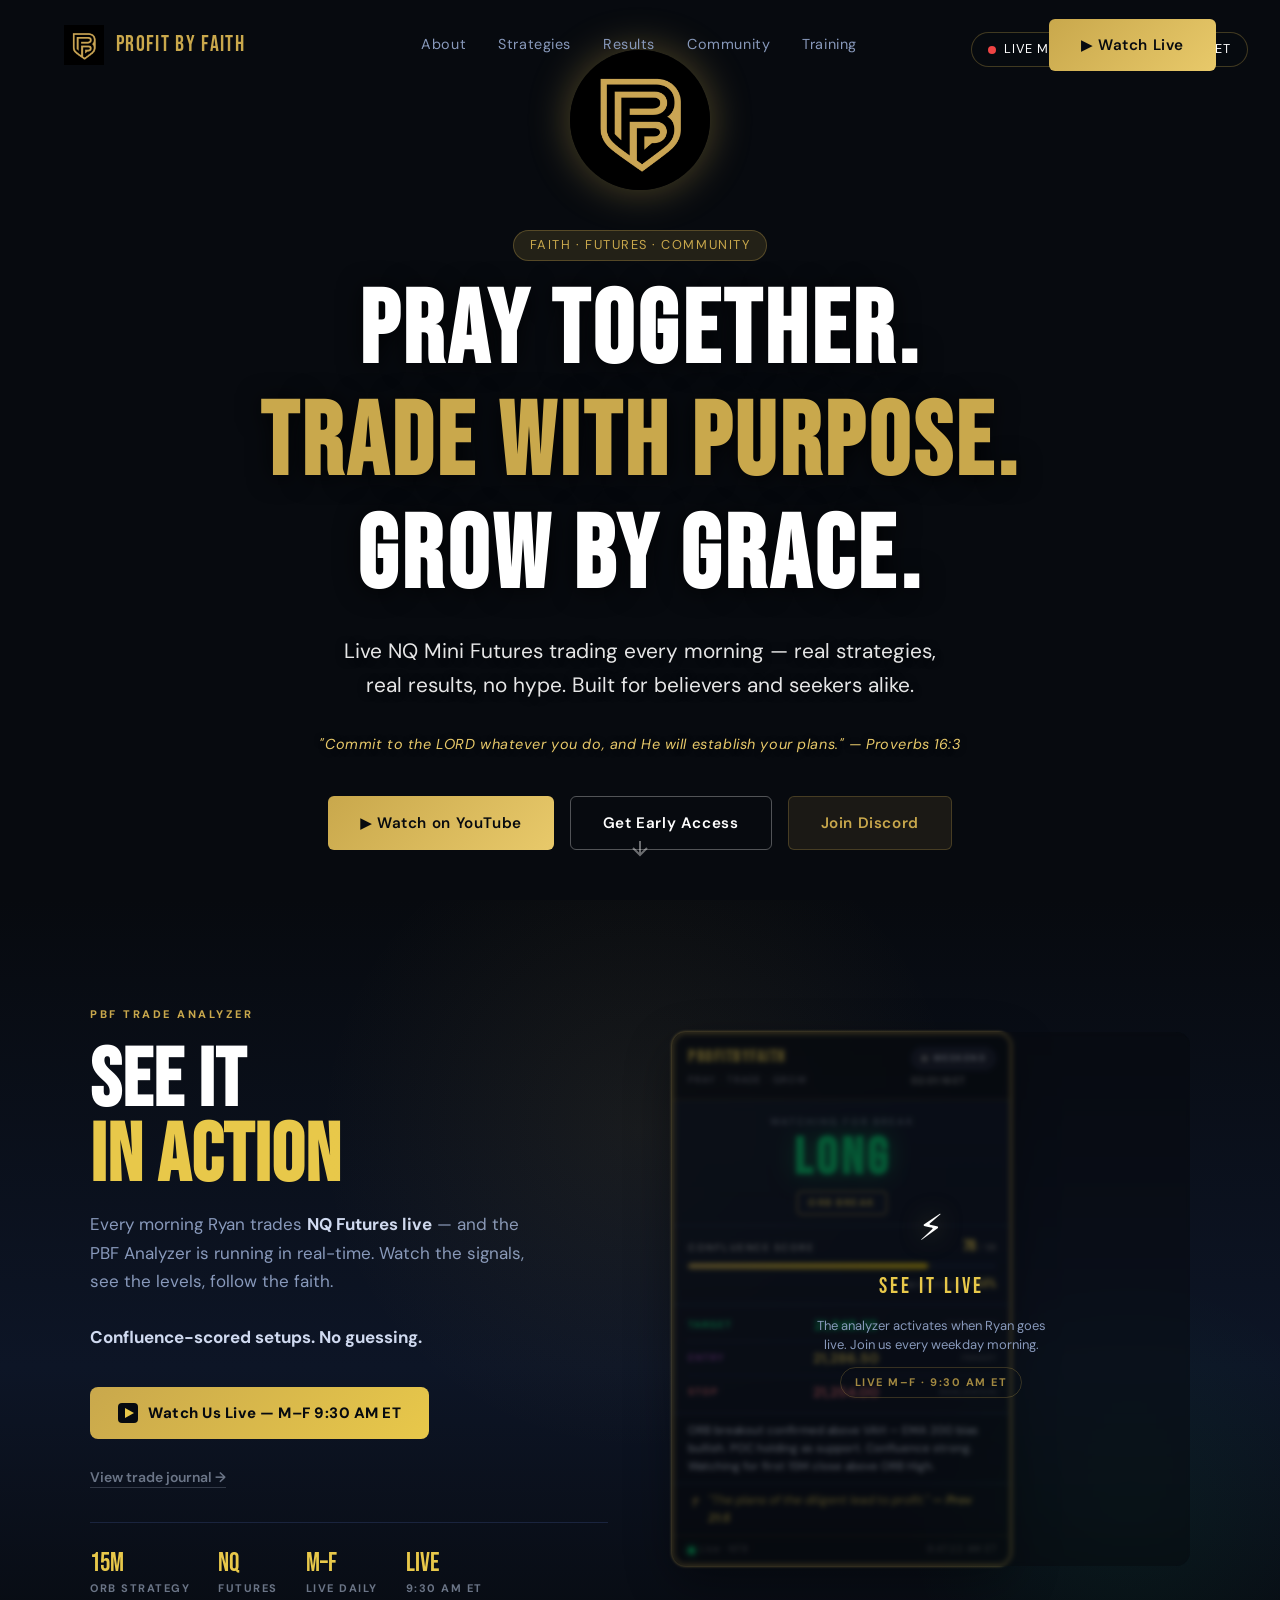
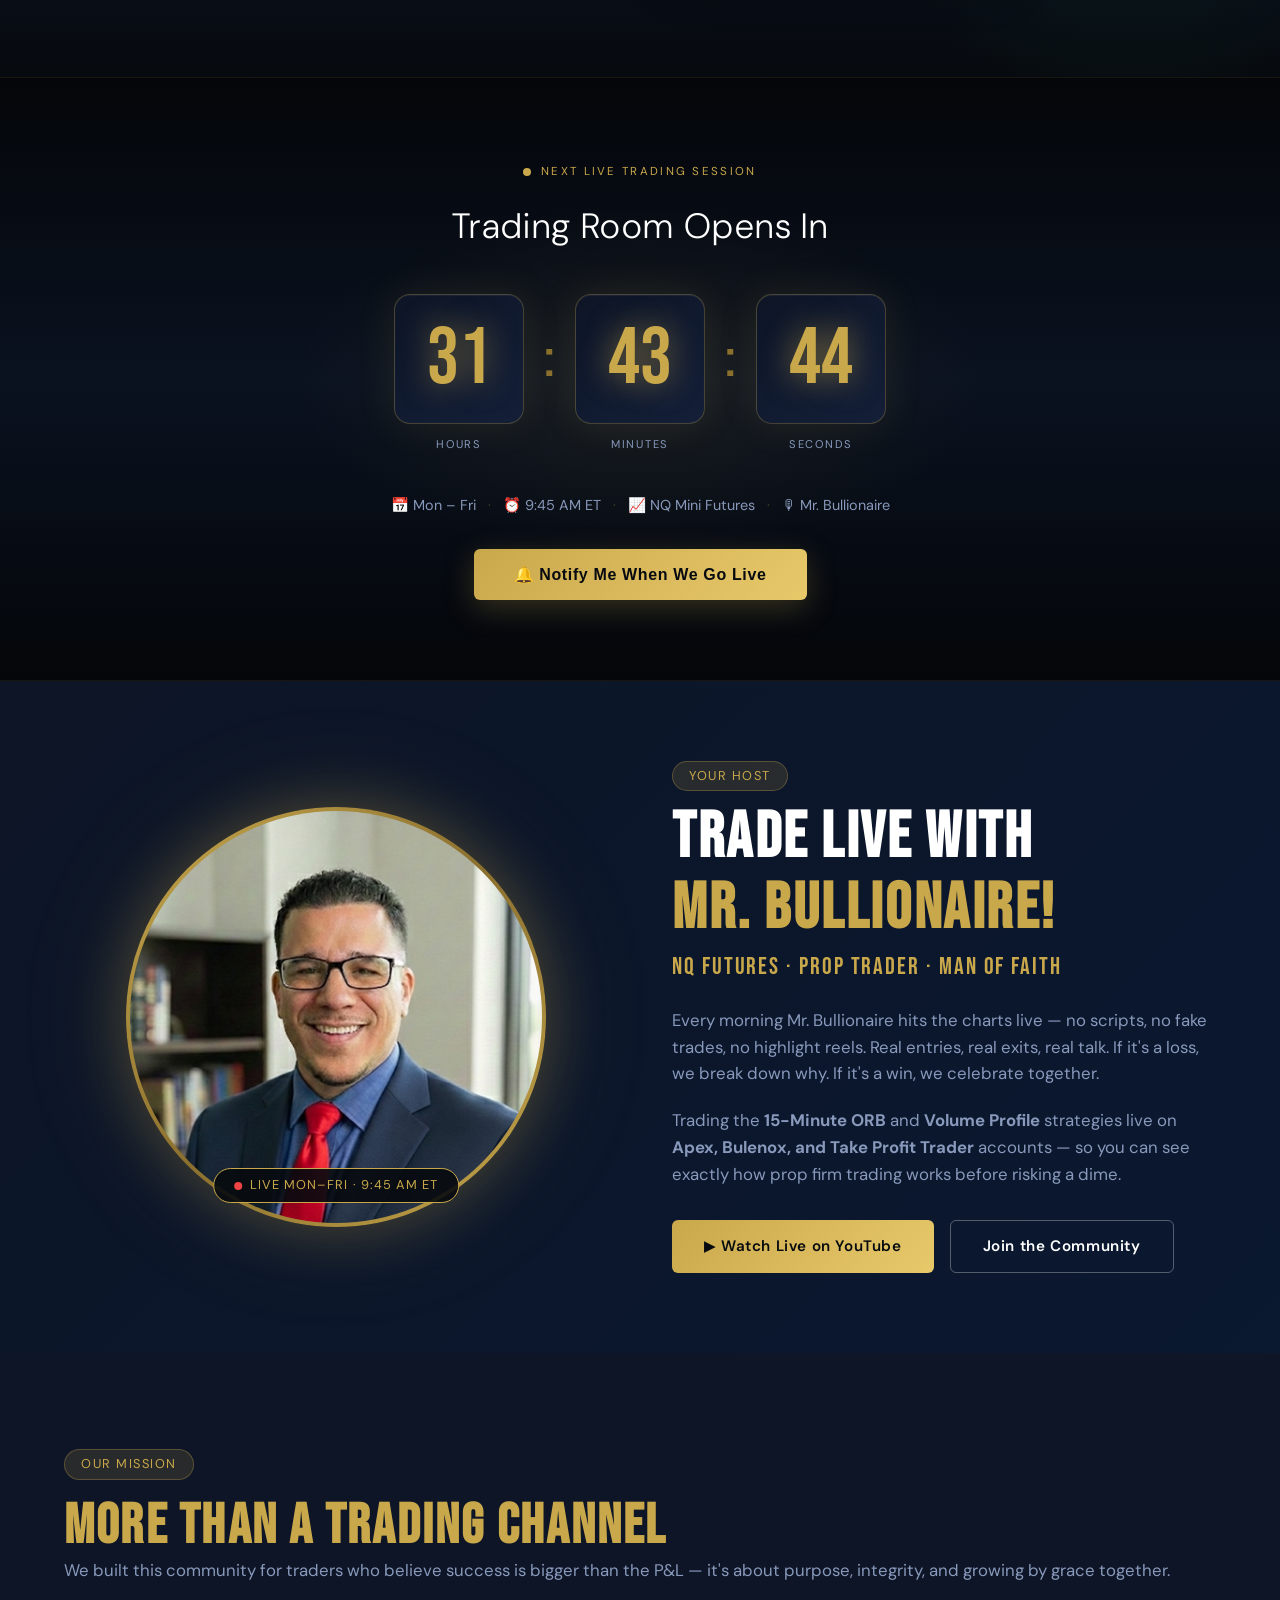
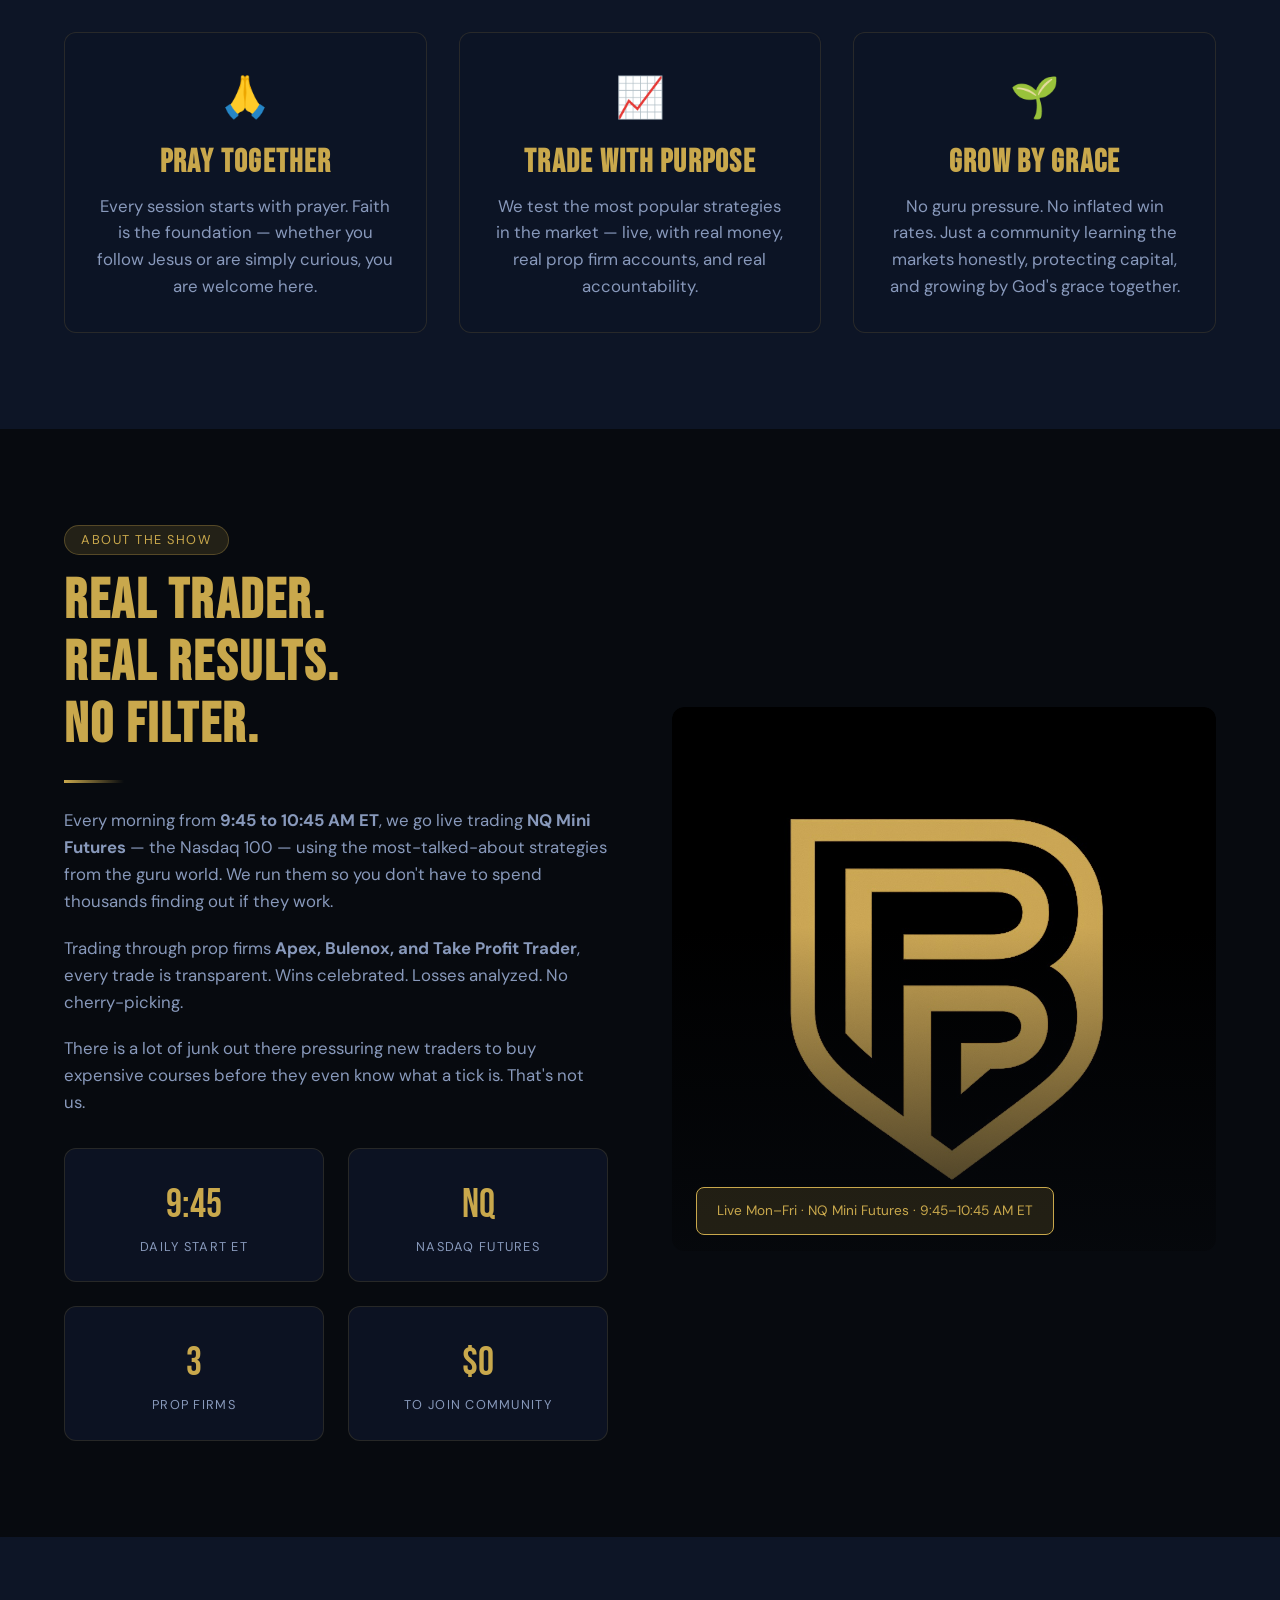
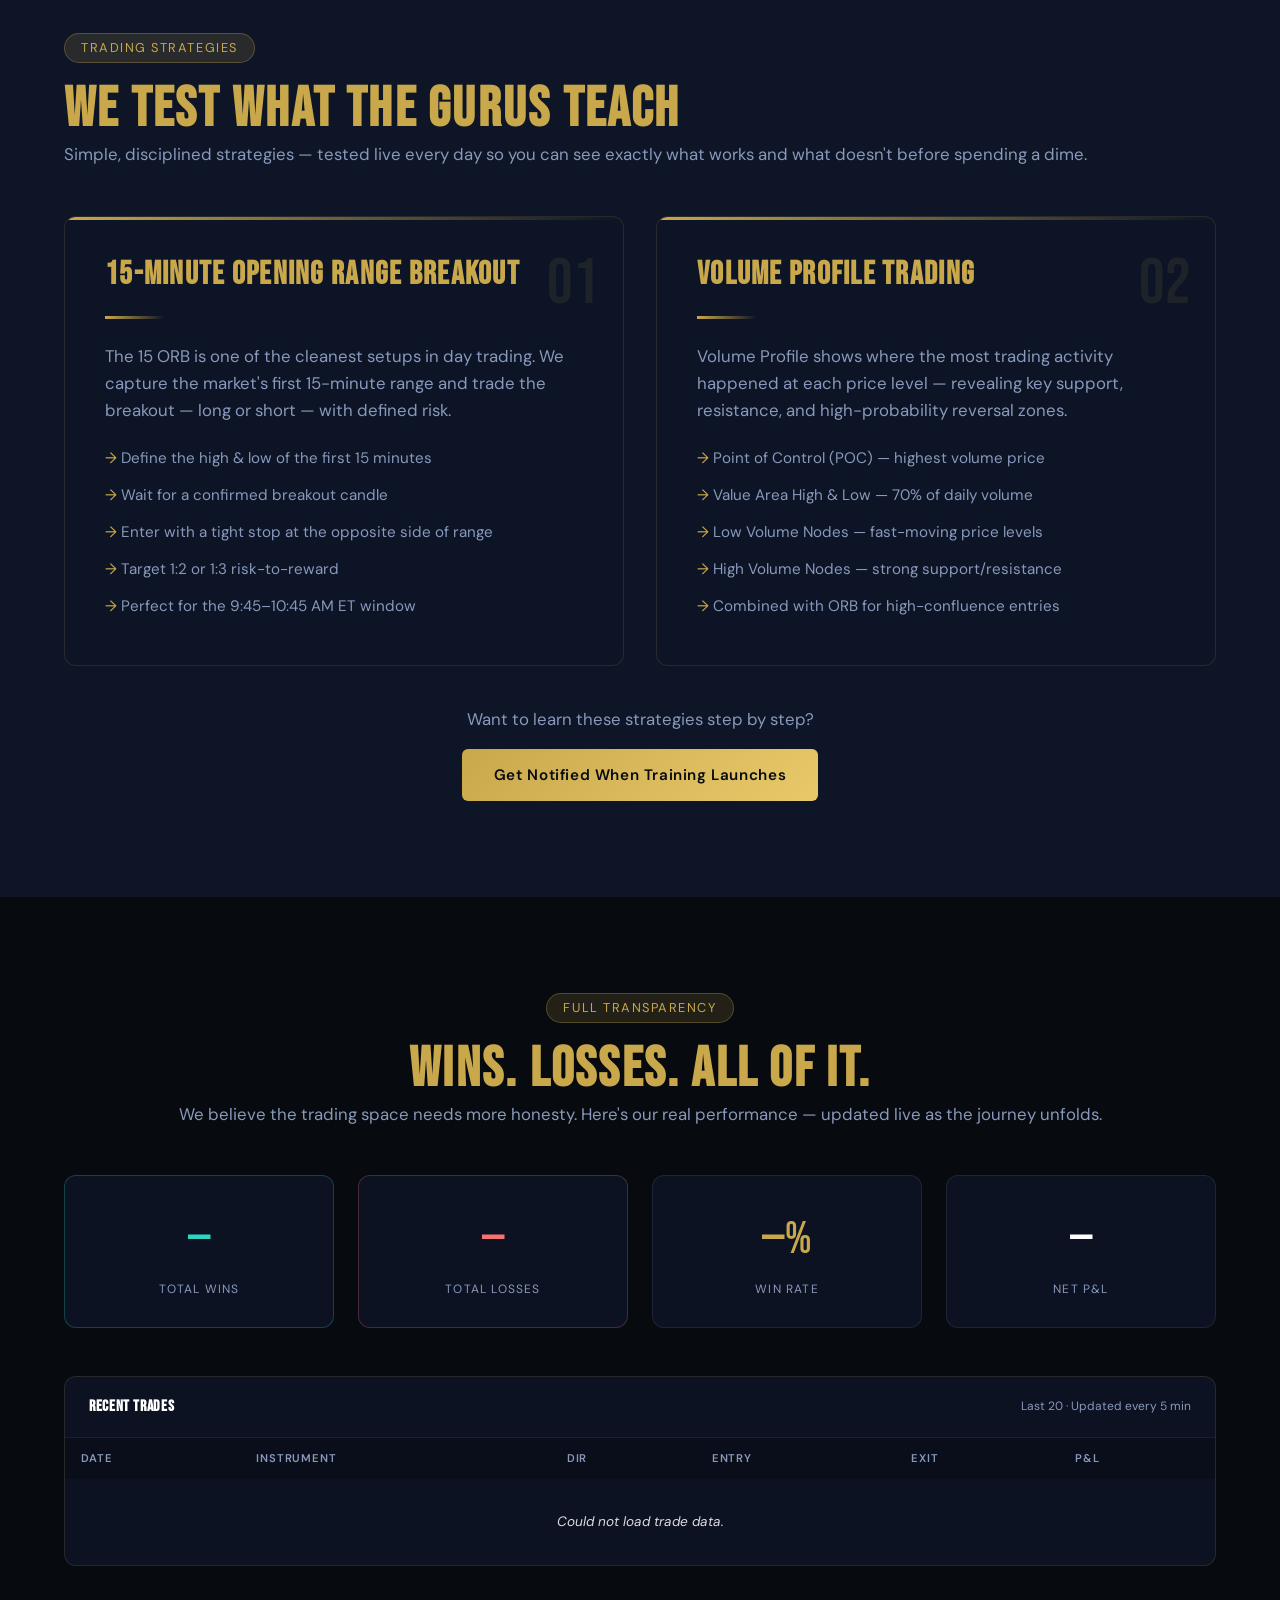
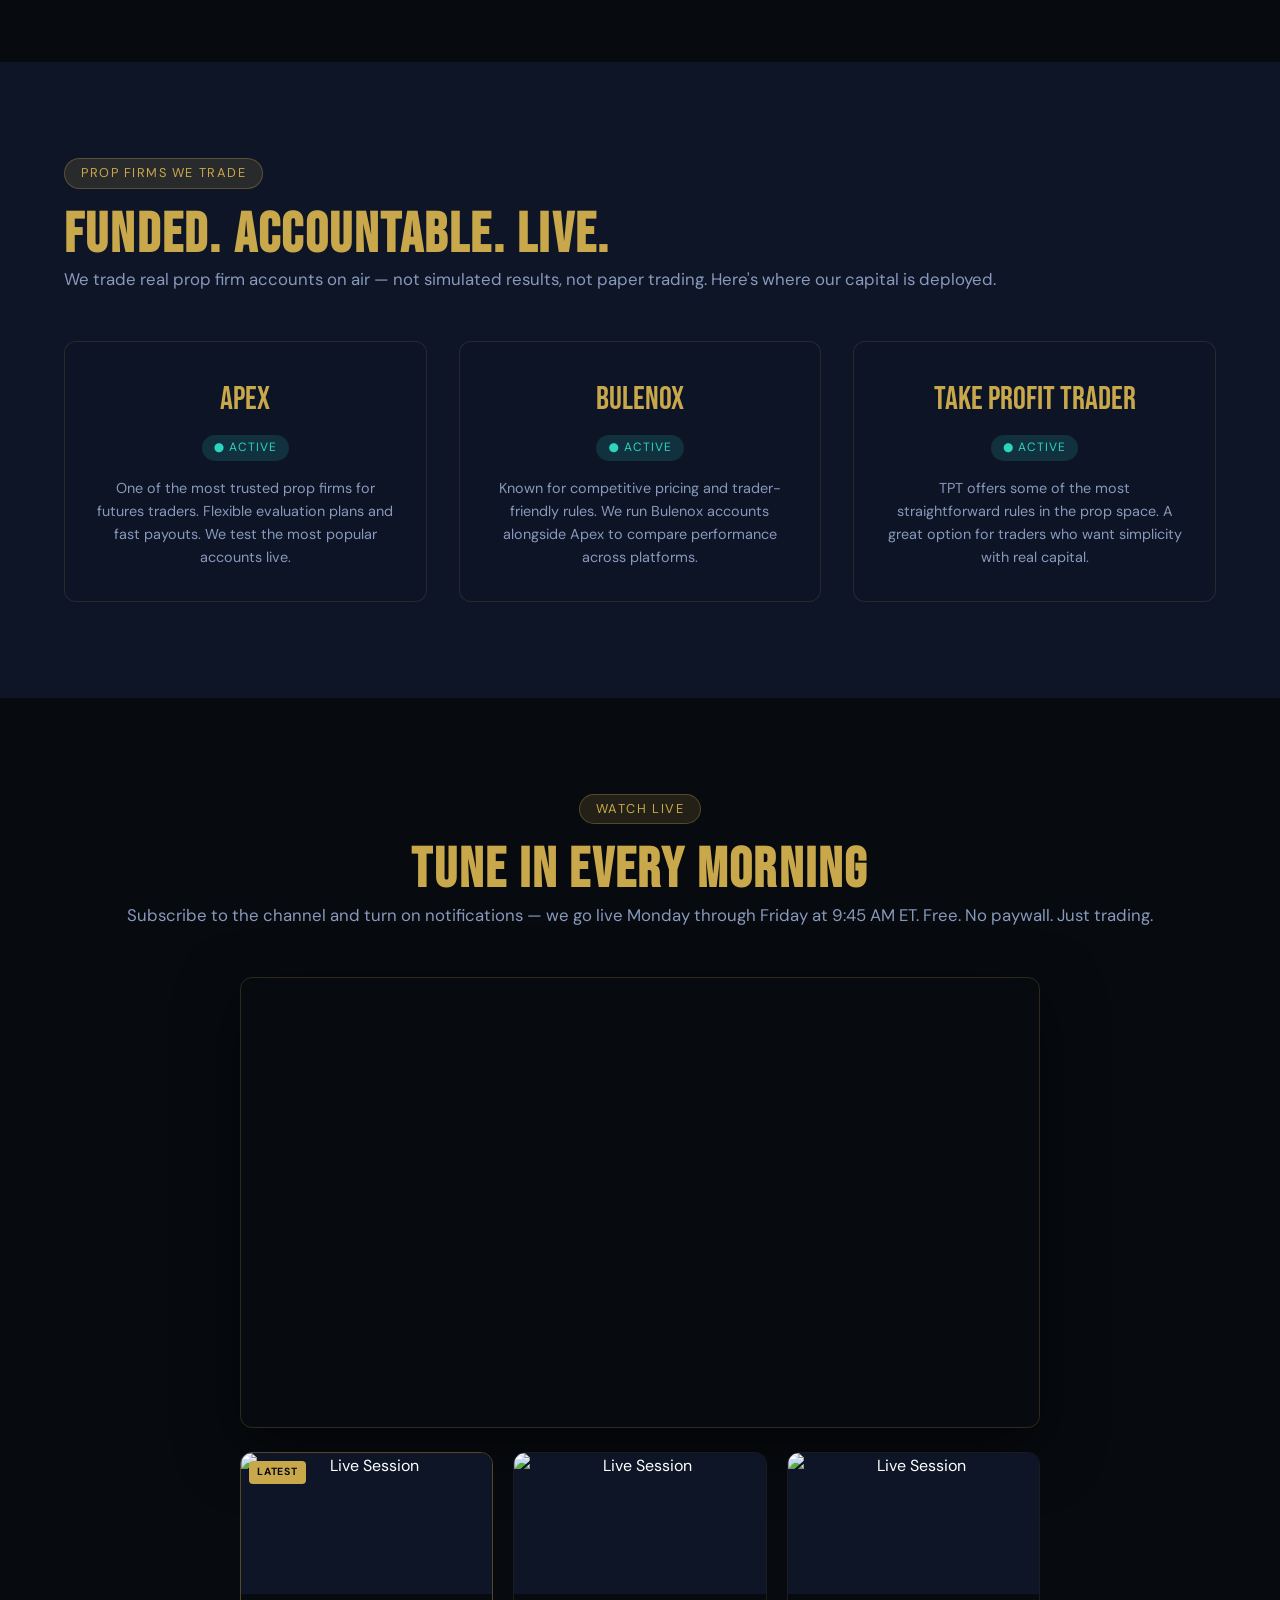
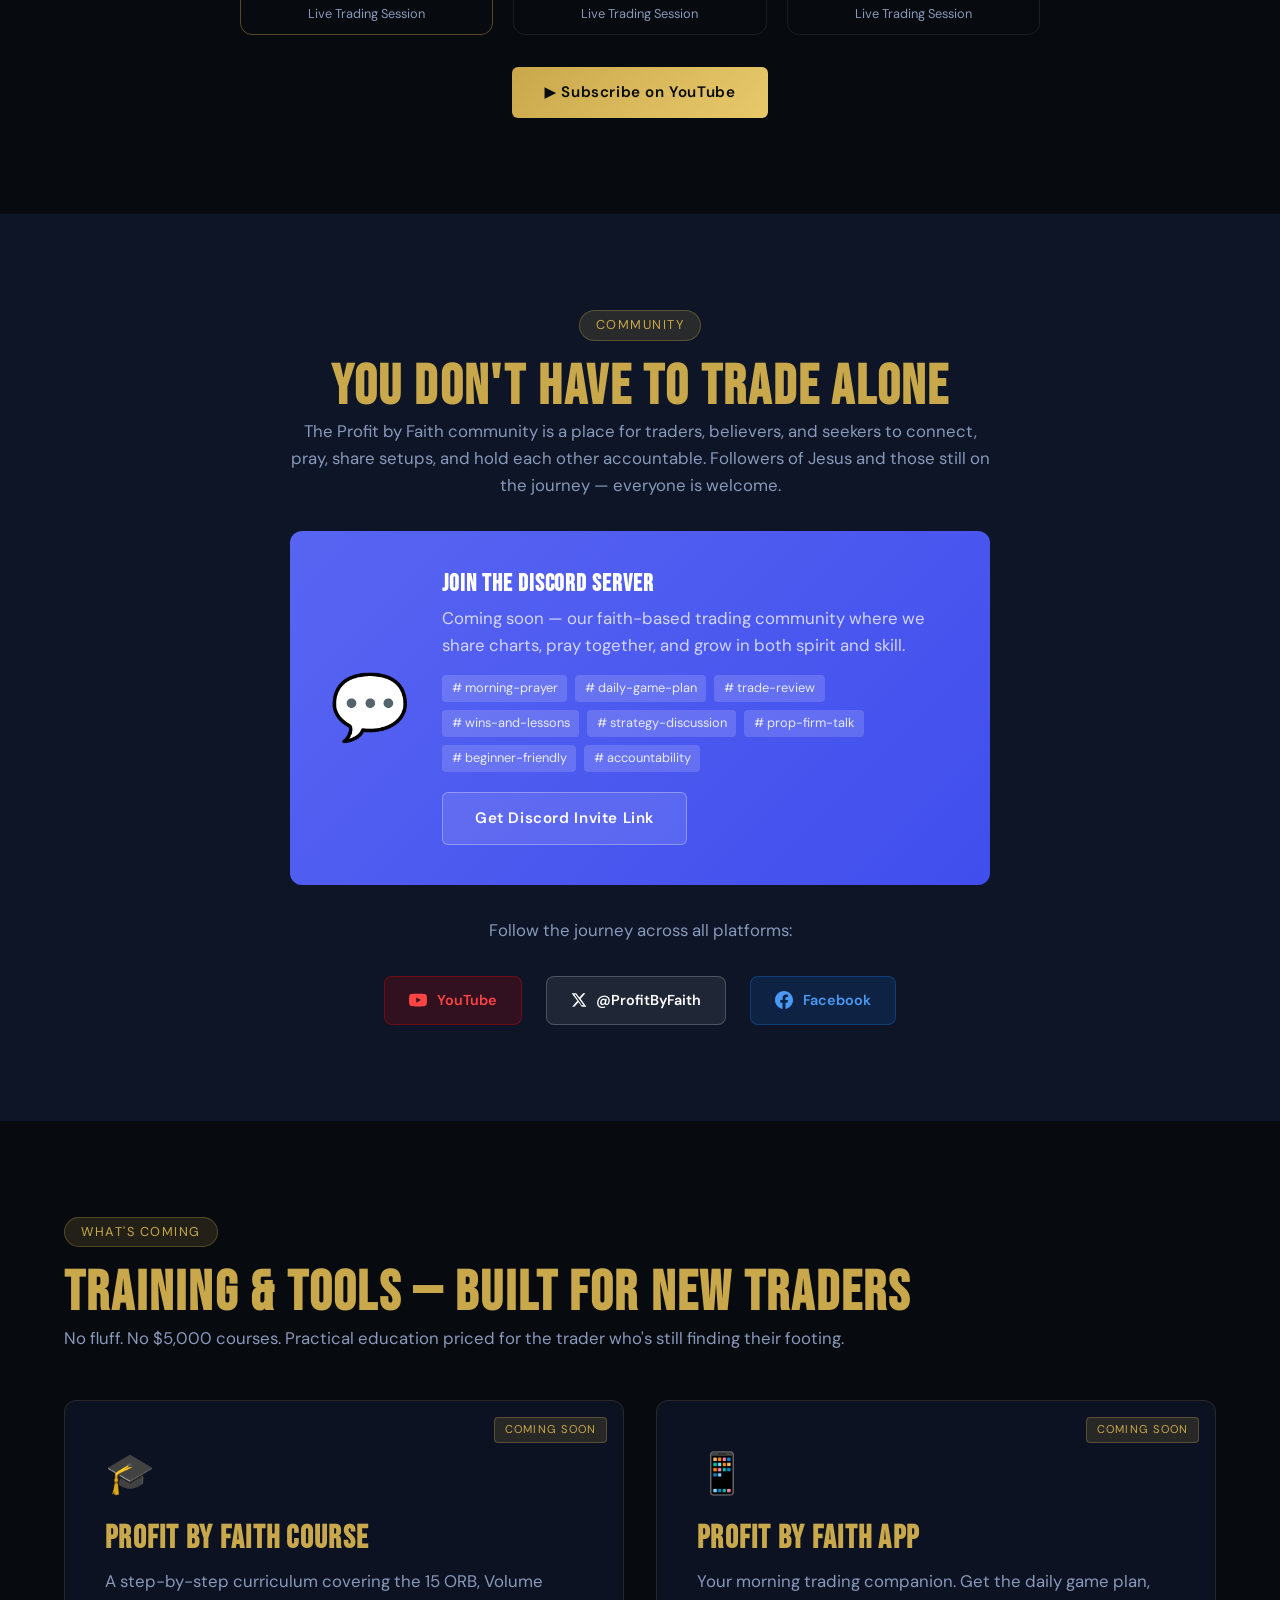
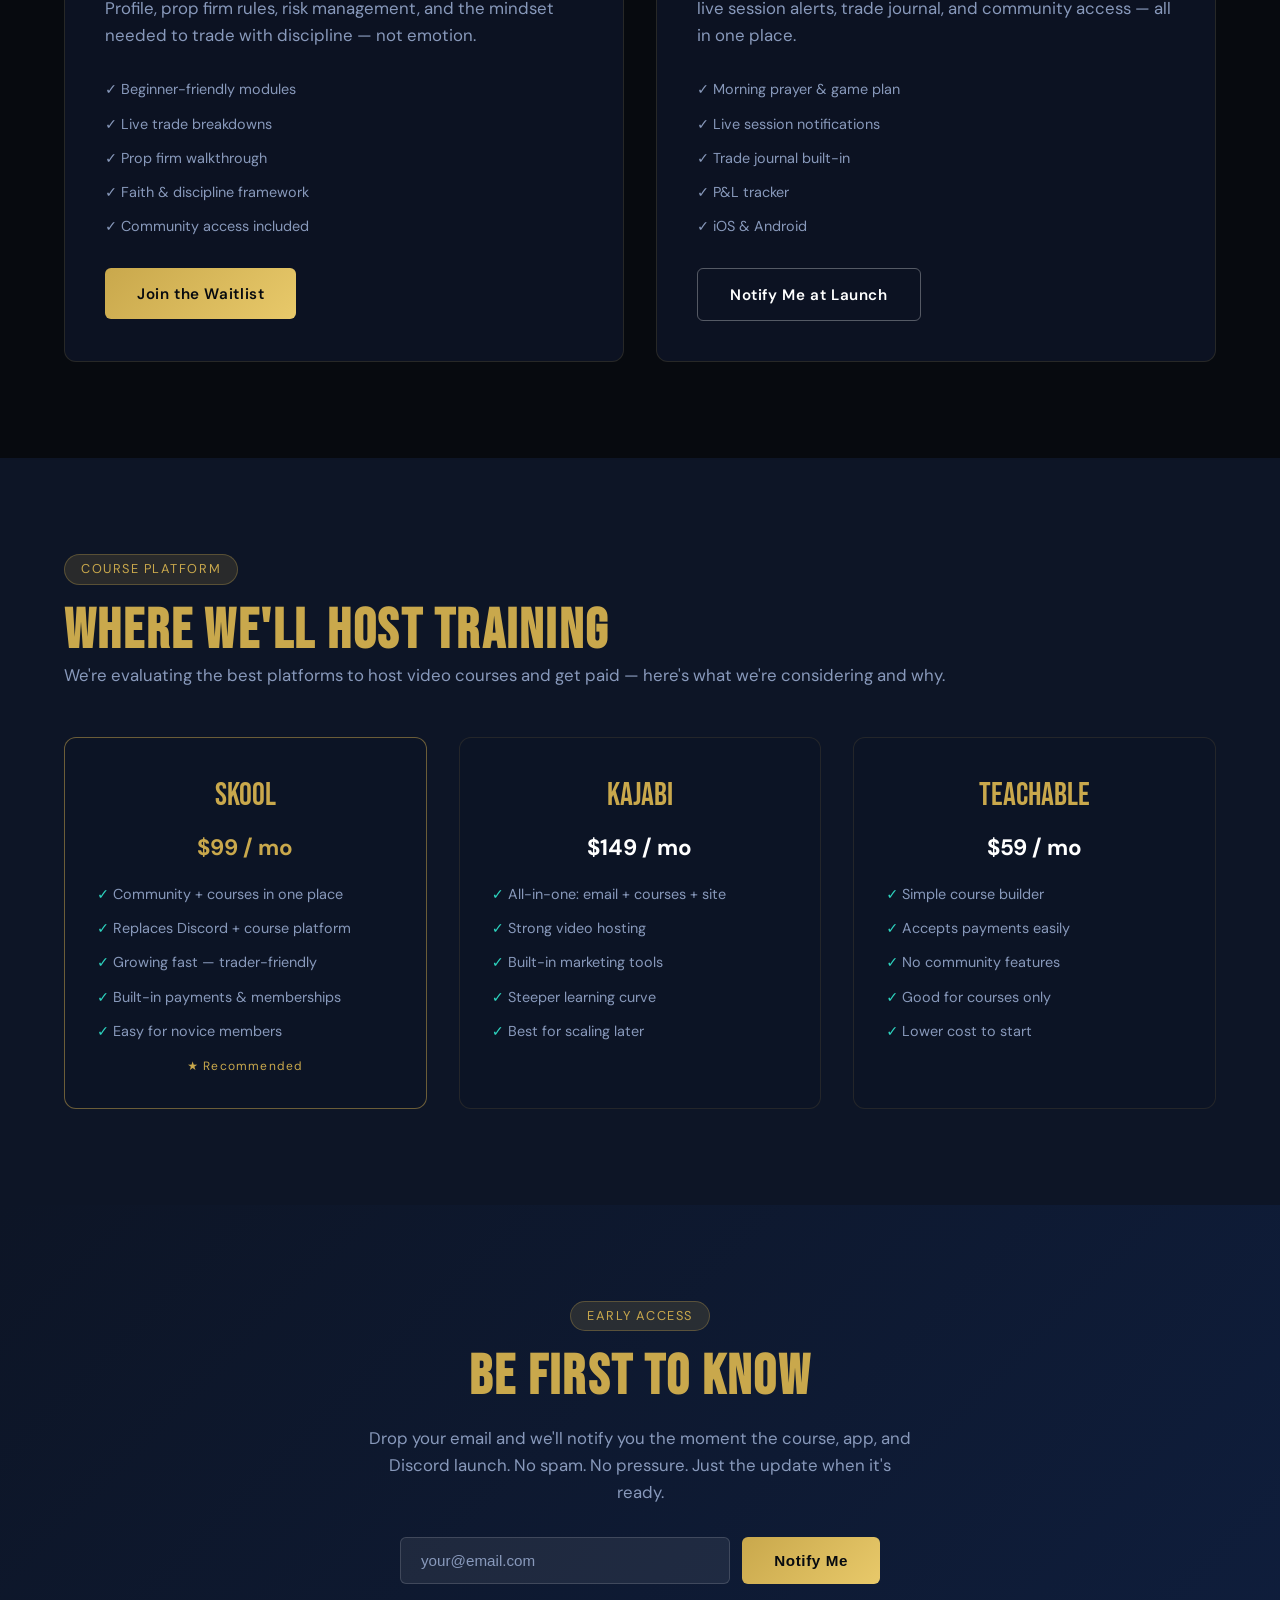
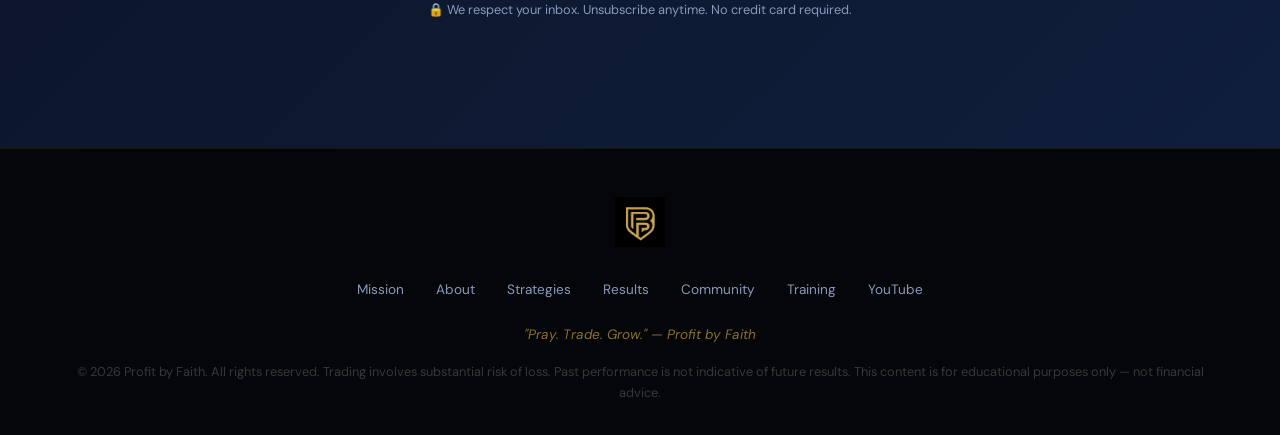
==== commit feb94192: "feat: add PBF Trade Analyzer sections to homepage and trades page Co-Authored-By: Claude Sonnet 4.6 " ====
--- a/index.html
+++ b/index.html
@@ -18,6 +18,445 @@
   <meta property="og:image" content="assets/PBF-LOGO-MAIN.jpg" />
   <meta name="twitter:card" content="summary_large_image" />
   <link rel="canonical" href="https://profitbyfaith.com/" />
+<style>
+/* ══════════════════════════════════════════
+   PBF ANALYZER HERO SECTION — Homepage
+   Copy into your site's stylesheet or <style> block
+   ══════════════════════════════════════════ */
+
+:root {
+  --pbf-black:   #070a0f;
+  --pbf-navy:    #0d1526;
+  --pbf-navy2:   #131c33;
+  --pbf-gold:    #c9a84c;
+  --pbf-gold2:   #e8c84a;
+  --pbf-goldbr:  #ffd700;
+  --pbf-win:     #2dd4bf;
+  --pbf-win2:    #00e676;
+  --pbf-loss:    #f87171;
+  --pbf-muted:   #6b7587;
+  --pbf-line:    #1e2a48;
+}
+
+#pbf-analyzer-hero {
+  position: relative;
+  width: 100%;
+  background: linear-gradient(180deg, #070a0f 0%, #0d1526 60%, #070a0f 100%);
+  padding: 100px 24px 80px;
+  overflow: hidden;
+  box-sizing: border-box;
+}
+
+/* Ambient glow orbs */
+#pbf-analyzer-hero::before {
+  content: '';
+  position: absolute;
+  top: -120px; left: 50%;
+  transform: translateX(-50%);
+  width: 700px; height: 700px;
+  background: radial-gradient(ellipse, rgba(201,168,76,0.08) 0%, transparent 65%);
+  pointer-events: none;
+}
+#pbf-analyzer-hero::after {
+  content: '';
+  position: absolute;
+  bottom: -80px; right: -100px;
+  width: 500px; height: 500px;
+  background: radial-gradient(ellipse, rgba(0,230,118,0.05) 0%, transparent 65%);
+  pointer-events: none;
+}
+
+.pbf-hero-inner {
+  max-width: 1100px;
+  margin: 0 auto;
+  display: grid;
+  grid-template-columns: 1fr 1fr;
+  gap: 64px;
+  align-items: center;
+}
+
+@media (max-width: 900px) {
+  .pbf-hero-inner { grid-template-columns: 1fr; gap: 40px; }
+  .pbf-hero-widget { display: flex; justify-content: center; }
+}
+
+/* ── Left copy ── */
+.pbf-hero-copy {}
+
+.pbf-hero-eyebrow {
+  display: inline-flex;
+  align-items: center;
+  gap: 8px;
+  font-family: 'DM Sans', sans-serif;
+  font-size: 11px;
+  font-weight: 800;
+  letter-spacing: 2.5px;
+  text-transform: uppercase;
+  color: var(--pbf-gold);
+  margin-bottom: 20px;
+}
+.pbf-hero-eyebrow .dot-pulse {
+  width: 7px; height: 7px;
+  border-radius: 50%;
+  background: var(--pbf-win2);
+  box-shadow: 0 0 8px var(--pbf-win2);
+  display: none; /* shown when live */
+  animation: pbfPulse 1.4s infinite;
+}
+.pbf-hero-eyebrow.is-live .dot-pulse { display: block; }
+
+.pbf-hero-title {
+  font-family: 'Bebas Neue', sans-serif;
+  font-size: clamp(48px, 7vw, 82px);
+  line-height: 0.92;
+  color: #fff;
+  margin: 0 0 16px;
+  letter-spacing: 1px;
+}
+.pbf-hero-title span { color: var(--pbf-gold2); }
+
+.pbf-hero-sub {
+  font-family: 'DM Sans', sans-serif;
+  font-size: 17px;
+  line-height: 1.65;
+  color: #8899bb;
+  max-width: 460px;
+  margin: 0 0 36px;
+}
+.pbf-hero-sub strong { color: #d0daf0; font-weight: 700; }
+
+/* CTA button — shown when NOT live */
+.pbf-hero-cta-wrap {
+  display: flex;
+  align-items: center;
+  gap: 16px;
+  flex-wrap: wrap;
+}
+
+.pbf-cta-live {
+  display: inline-flex;
+  align-items: center;
+  gap: 10px;
+  background: linear-gradient(135deg, var(--pbf-gold) 0%, var(--pbf-gold2) 100%);
+  color: #060a10;
+  font-family: 'DM Sans', sans-serif;
+  font-size: 15px;
+  font-weight: 800;
+  letter-spacing: 0.5px;
+  padding: 14px 28px;
+  border-radius: 8px;
+  text-decoration: none;
+  border: none;
+  cursor: pointer;
+  transition: transform 0.15s ease, box-shadow 0.15s ease;
+}
+.pbf-cta-live:hover {
+  transform: translateY(-2px);
+  box-shadow: 0 8px 24px rgba(201,168,76,0.35);
+}
+.pbf-cta-live .yt-icon {
+  width: 20px; height: 20px;
+  background: #060a10;
+  border-radius: 4px;
+  display: flex; align-items: center; justify-content: center;
+}
+.pbf-cta-live .yt-icon::after {
+  content: '';
+  border-style: solid;
+  border-width: 5px 0 5px 9px;
+  border-color: transparent transparent transparent var(--pbf-gold2);
+  margin-left: 2px;
+}
+
+.pbf-cta-secondary {
+  font-family: 'DM Sans', sans-serif;
+  font-size: 14px;
+  font-weight: 600;
+  color: var(--pbf-muted);
+  text-decoration: none;
+  border-bottom: 1px solid rgba(107,117,135,0.4);
+  padding-bottom: 1px;
+  transition: color 0.15s;
+}
+.pbf-cta-secondary:hover { color: var(--pbf-gold); }
+
+/* Live banner — replaces CTA when stream is active */
+.pbf-live-banner {
+  display: none;
+  align-items: center;
+  gap: 12px;
+  background: rgba(0,230,118,0.08);
+  border: 1px solid rgba(0,230,118,0.3);
+  border-radius: 8px;
+  padding: 12px 20px;
+}
+.pbf-live-banner.visible { display: flex; }
+.pbf-live-dot {
+  width: 10px; height: 10px;
+  border-radius: 50%;
+  background: var(--pbf-win2);
+  box-shadow: 0 0 10px var(--pbf-win2);
+  animation: pbfPulse 1.2s infinite;
+  flex-shrink: 0;
+}
+.pbf-live-banner-text {
+  font-family: 'DM Sans', sans-serif;
+  font-size: 14px;
+  color: #b5f0c2;
+  font-weight: 600;
+}
+.pbf-live-banner-link {
+  font-family: 'DM Sans', sans-serif;
+  font-size: 13px;
+  color: var(--pbf-win2);
+  text-decoration: underline;
+  cursor: pointer;
+}
+
+/* Stats strip */
+.pbf-hero-stats {
+  display: flex;
+  gap: 28px;
+  margin-top: 32px;
+  padding-top: 28px;
+  border-top: 1px solid rgba(30,42,72,0.8);
+  flex-wrap: wrap;
+}
+.pbf-stat-item { display: flex; flex-direction: column; gap: 3px; }
+.pbf-stat-num {
+  font-family: 'Bebas Neue', sans-serif;
+  font-size: 26px;
+  color: var(--pbf-gold2);
+  line-height: 1;
+}
+.pbf-stat-label {
+  font-family: 'DM Sans', sans-serif;
+  font-size: 11px;
+  font-weight: 700;
+  letter-spacing: 1.5px;
+  text-transform: uppercase;
+  color: var(--pbf-muted);
+}
+
+/* ── Right widget panel ── */
+.pbf-hero-widget {
+  position: relative;
+}
+
+/* Teaser card — shown when NOT live */
+.pbf-teaser-card {
+  width: 340px;
+  background: linear-gradient(180deg, rgba(13,21,38,0.97) 0%, rgba(7,10,15,0.98) 100%);
+  border: 2px solid var(--pbf-gold);
+  border-radius: 14px;
+  overflow: hidden;
+  box-shadow: 0 16px 48px rgba(0,0,0,0.6), inset 0 1px 0 rgba(212,175,55,0.15);
+  position: relative;
+  filter: blur(1.5px);
+  opacity: 0.65;
+  pointer-events: none;
+  user-select: none;
+  transition: filter 0.6s ease, opacity 0.6s ease;
+}
+.pbf-teaser-card.revealed {
+  filter: blur(0);
+  opacity: 1;
+  pointer-events: auto;
+  user-select: auto;
+}
+
+/* Overlay prompt */
+.pbf-widget-overlay {
+  position: absolute;
+  inset: 0;
+  display: flex;
+  flex-direction: column;
+  align-items: center;
+  justify-content: center;
+  gap: 12px;
+  z-index: 10;
+  background: rgba(7,10,15,0.45);
+  backdrop-filter: blur(2px);
+  border-radius: 14px;
+  transition: opacity 0.5s ease;
+}
+.pbf-widget-overlay.hidden { opacity: 0; pointer-events: none; }
+
+.pbf-overlay-icon {
+  font-size: 36px;
+  filter: drop-shadow(0 0 12px rgba(201,168,76,0.5));
+}
+.pbf-overlay-title {
+  font-family: 'Bebas Neue', sans-serif;
+  font-size: 22px;
+  letter-spacing: 3px;
+  color: var(--pbf-gold2);
+  text-align: center;
+}
+.pbf-overlay-sub {
+  font-family: 'DM Sans', sans-serif;
+  font-size: 13px;
+  color: #8899bb;
+  text-align: center;
+  max-width: 240px;
+  line-height: 1.5;
+}
+.pbf-overlay-time {
+  font-family: 'DM Sans', sans-serif;
+  font-size: 11px;
+  font-weight: 700;
+  letter-spacing: 1.5px;
+  text-transform: uppercase;
+  color: var(--pbf-gold);
+  opacity: 0.8;
+  padding: 6px 14px;
+  border: 1px solid rgba(201,168,76,0.3);
+  border-radius: 20px;
+}
+
+/* ── Teaser card internal sections ── */
+.pbf-tc-header {
+  display: flex; justify-content: space-between; align-items: center;
+  padding: 10px 14px;
+  background: rgba(7,10,15,0.92);
+  border-bottom: 1px solid rgba(201,168,76,0.3);
+}
+.pbf-tc-brand {
+  font-family: 'Bebas Neue', sans-serif;
+  font-size: 17px; font-weight: 800;
+  color: var(--pbf-gold2); letter-spacing: 1.5px;
+}
+.pbf-tc-pill {
+  display: inline-flex; align-items: center; gap: 5px;
+  padding: 3px 9px; border-radius: 999px;
+  font-size: 9px; font-weight: 800; letter-spacing: 1.5px;
+  background: rgba(40,44,60,0.7);
+  border: 1px solid var(--pbf-line); color: #cfd4e0;
+  text-transform: uppercase;
+}
+.pbf-tc-pill .d { width:7px;height:7px;border-radius:50%;background:#555; }
+
+.pbf-tc-signal {
+  padding: 14px 14px 10px;
+  text-align: center;
+  border-bottom: 1px solid var(--pbf-line);
+}
+.pbf-tc-dir {
+  font-family: 'Bebas Neue', sans-serif;
+  font-size: 52px; font-weight: 900;
+  letter-spacing: 4px; line-height: 0.95;
+  color: var(--pbf-win2);
+  text-shadow: 0 0 24px rgba(0,230,118,0.55);
+}
+.pbf-tc-strat {
+  font-size: 10px; font-weight: 800; padding: 3px 10px;
+  border-radius: 4px; letter-spacing: 1.5px;
+  background: rgba(13,21,38,0.85);
+  color: var(--pbf-gold2); border: 1px solid var(--pbf-gold);
+  text-transform: uppercase; display: inline-block; margin-top: 8px;
+}
+
+.pbf-tc-score {
+  padding: 8px 14px;
+  border-bottom: 1px solid var(--pbf-line);
+}
+.pbf-tc-score-row {
+  display: flex; justify-content: space-between; align-items: baseline;
+  margin-bottom: 4px;
+}
+.pbf-tc-score-label {
+  font-size: 10px; color: #aaa; font-weight: 700;
+  letter-spacing: 1.5px; text-transform: uppercase;
+}
+.pbf-tc-score-num {
+  font-family: 'Bebas Neue', sans-serif;
+  font-size: 16px; color: var(--pbf-gold2); font-weight: 700;
+}
+.pbf-tc-track {
+  width: 100%; height: 6px;
+  background: rgba(20,28,50,0.85); border-radius: 4px; overflow: hidden;
+}
+.pbf-tc-fill {
+  height: 100%; border-radius: 4px;
+  background: linear-gradient(90deg, var(--pbf-gold), var(--pbf-goldbr));
+  width: 78%;
+  box-shadow: 0 0 10px rgba(255,215,0,0.4);
+}
+
+.pbf-tc-levels {
+  padding: 7px 14px 8px;
+  display: flex; flex-direction: column; gap: 1px;
+}
+.pbf-tc-row {
+  display: flex; align-items: center; justify-content: space-between;
+  padding: 2px 0;
+}
+.pbf-tc-lbl { font-size: 10px; font-weight: 800; text-transform: uppercase; letter-spacing: 1px; color: #94a; width: 78px; flex-shrink: 0; }
+.pbf-tc-val { font-size: 14px; font-weight: 800; font-variant-numeric: tabular-nums; color: #fff; flex: 1; text-align: center; }
+.pbf-tc-tag { font-size: 9px; color: #666; font-style: italic; text-align: right; min-width: 70px; text-transform: uppercase; }
+.row-tgt .pbf-tc-lbl, .row-tgt .pbf-tc-val { color: var(--pbf-win2); }
+.row-stp .pbf-tc-lbl, .row-stp .pbf-tc-val { color: var(--pbf-loss); }
+.row-e1  .pbf-tc-val { color: var(--pbf-gold2); }
+.pbf-tc-div { border-top: 1px dashed var(--pbf-line); margin: 2px 0; }
+
+.pbf-tc-analysis {
+  padding: 8px 14px;
+  font-size: 11.5px; color: #d8dde8; line-height: 1.55;
+  font-weight: 500; border-top: 1px solid var(--pbf-line);
+  background: rgba(7,10,15,0.55);
+}
+.pbf-tc-verse {
+  padding: 7px 14px 8px;
+  border-top: 1px solid var(--pbf-line);
+  display: flex; align-items: flex-start; gap: 8px;
+  background: rgba(7,10,15,0.55);
+  font-size: 12px; color: var(--pbf-gold2); font-style: italic; line-height: 1.5;
+}
+.pbf-tc-verse-icon { color: var(--pbf-gold); font-size: 14px; flex-shrink: 0; margin-top: 1px; }
+
+.pbf-tc-footer {
+  display: flex; justify-content: space-between; align-items: center;
+  padding: 6px 14px;
+  background: rgba(7,10,15,0.92);
+  border-top: 1px solid rgba(201,168,76,0.2);
+  font-size: 9.5px; color: #777; letter-spacing: 0.5px;
+}
+
+/* ── Live iframe panel ── */
+.pbf-live-frame-wrap {
+  display: none;
+  flex-direction: column;
+  gap: 12px;
+}
+.pbf-live-frame-wrap.visible { display: flex; }
+.pbf-live-frame-label {
+  display: flex; align-items: center; gap: 8px;
+  font-family: 'DM Sans', sans-serif;
+  font-size: 11px; font-weight: 800;
+  letter-spacing: 2px; text-transform: uppercase;
+  color: var(--pbf-win2);
+}
+.pbf-live-frame-label .dot {
+  width: 8px; height: 8px; border-radius: 50%;
+  background: var(--pbf-win2); box-shadow: 0 0 8px var(--pbf-win2);
+  animation: pbfPulse 1.2s infinite;
+}
+.pbf-yt-embed {
+  width: 340px; border-radius: 10px; overflow: hidden;
+  border: 1px solid rgba(0,230,118,0.25);
+  box-shadow: 0 0 28px rgba(0,230,118,0.12);
+  aspect-ratio: 16/9;
+}
+.pbf-yt-embed iframe { width: 100%; height: 100%; border: none; display: block; }
+
+@keyframes pbfPulse { 0%,100%{opacity:1;} 50%{opacity:0.25;} }
+
+/* LIVE page state: animate card border */
+body.pbf-stream-live .pbf-teaser-card {
+  border-color: var(--pbf-win2);
+  box-shadow: 0 0 32px rgba(0,230,118,0.25), inset 0 1px 0 rgba(0,230,118,0.15);
+}
+</style>
   <script type="application/ld+json">
   {
     "@context": "https://schema.org",
@@ -110,6 +549,156 @@
       </svg>
     </div>
   </section>
+
+  <!-- ══════════════════════════════════
+       PBF TRADE ANALYZER HERO
+  ══════════════════════════════════ -->
+<section id="pbf-analyzer-hero">
+  <div class="pbf-hero-inner">
+
+    <!-- Left: Copy -->
+    <div class="pbf-hero-copy">
+
+      <div class="pbf-hero-eyebrow" id="pbf-eyebrow">
+        <span class="dot-pulse"></span>
+        <span id="pbf-eyebrow-text">PBF Trade Analyzer</span>
+      </div>
+
+      <h2 class="pbf-hero-title">See It<br><span>In Action</span></h2>
+
+      <p class="pbf-hero-sub">
+        Every morning Ryan trades <strong>NQ Futures live</strong> — and the PBF Analyzer is running in real-time.
+        Watch the signals, see the levels, follow the faith.
+        <br><br>
+        <strong>Confluence-scored setups. No guessing.</strong>
+      </p>
+
+      <div class="pbf-hero-cta-wrap">
+        <!-- Shown when NOT live -->
+        <div id="pbf-cta-offline">
+          <a href="https://www.youtube.com/@bullionaireDT" target="_blank" class="pbf-cta-live">
+            <span class="yt-icon"></span>
+            Watch Us Live — M–F 9:30 AM ET
+          </a>
+          <br><br>
+          <a href="/trades" class="pbf-cta-secondary">View trade journal →</a>
+        </div>
+
+        <!-- Shown when live -->
+        <div class="pbf-live-banner" id="pbf-live-banner">
+          <span class="pbf-live-dot"></span>
+          <div>
+            <div class="pbf-live-banner-text">Ryan is live right now — analyzer is active</div>
+            <a class="pbf-live-banner-link" href="https://www.youtube.com/@bullionaireDT" target="_blank">
+              Join the stream on YouTube →
+            </a>
+          </div>
+        </div>
+      </div>
+
+      <div class="pbf-hero-stats">
+        <div class="pbf-stat-item">
+          <span class="pbf-stat-num">15M</span>
+          <span class="pbf-stat-label">ORB Strategy</span>
+        </div>
+        <div class="pbf-stat-item">
+          <span class="pbf-stat-num">NQ</span>
+          <span class="pbf-stat-label">Futures</span>
+        </div>
+        <div class="pbf-stat-item">
+          <span class="pbf-stat-num">M–F</span>
+          <span class="pbf-stat-label">Live Daily</span>
+        </div>
+        <div class="pbf-stat-item">
+          <span class="pbf-stat-num" style="color:var(--pbf-gold2)">LIVE</span>
+          <span class="pbf-stat-label">9:30 AM ET</span>
+        </div>
+      </div>
+    </div>
+
+    <!-- Right: Widget -->
+    <div class="pbf-hero-widget">
+
+      <!-- Teaser preview card (always visible, blurred when offline) -->
+      <div class="pbf-teaser-card" id="pbf-teaser">
+        <div class="pbf-tc-header">
+          <div>
+            <div class="pbf-tc-brand">ProfitByFaith</div>
+            <div style="font-family:'DM Sans',sans-serif;font-size:9.5px;color:#aab;letter-spacing:1.2px;text-transform:uppercase;margin-top:2px;">Pray · Trade · Grow</div>
+          </div>
+          <div>
+            <span class="pbf-tc-pill" id="pbf-market-pill">
+              <span class="d" id="pbf-pill-dot"></span>
+              <span id="pbf-pill-text">CLOSED</span>
+            </span>
+            <div style="font-size:10px;color:#aaa;font-weight:600;margin-top:3px;font-variant-numeric:tabular-nums;" id="pbf-clock">--:--:-- ET</div>
+          </div>
+        </div>
+
+        <div class="pbf-tc-signal">
+          <div style="font-size:10px;font-weight:700;color:var(--pbf-muted);letter-spacing:2px;text-transform:uppercase;margin-bottom:4px;" id="pbf-opp-state">WATCHING FOR BREAK</div>
+          <div class="pbf-tc-dir" id="pbf-dir">LONG</div>
+          <span class="pbf-tc-strat" id="pbf-strat">ORB BREAK</span>
+        </div>
+
+        <div class="pbf-tc-score">
+          <div class="pbf-tc-score-row">
+            <span class="pbf-tc-score-label">Confluence Score</span>
+            <span class="pbf-tc-score-num" id="pbf-score">78 <span style="color:#555;font-size:10px;">/ 100</span></span>
+          </div>
+          <div class="pbf-tc-track"><div class="pbf-tc-fill" id="pbf-fill" style="width:78%"></div></div>
+          <div style="display:flex;justify-content:flex-end;margin-top:4px;gap:6px;align-items:baseline;">
+            <span style="font-size:9px;color:#777;font-weight:700;letter-spacing:1.5px;text-transform:uppercase;">Win Prob</span>
+            <span style="font-family:'Bebas Neue',sans-serif;font-size:14px;color:var(--pbf-gold2);" id="pbf-prob">~64%</span>
+          </div>
+        </div>
+
+        <div class="pbf-tc-levels">
+          <div class="pbf-tc-row row-tgt">
+            <span class="pbf-tc-lbl">Target</span>
+            <span class="pbf-tc-val" id="pbf-tgt">21,348.25</span>
+            <span class="pbf-tc-tag">take profit</span>
+          </div>
+          <div class="pbf-tc-div"></div>
+          <div class="pbf-tc-row row-e1">
+            <span class="pbf-tc-lbl">Entry</span>
+            <span class="pbf-tc-val" id="pbf-ent">21,286.50</span>
+            <span class="pbf-tc-tag">primary</span>
+          </div>
+          <div class="pbf-tc-div"></div>
+          <div class="pbf-tc-row row-stp">
+            <span class="pbf-tc-lbl">Stop</span>
+            <span class="pbf-tc-val" id="pbf-stp">21,254.00</span>
+            <span class="pbf-tc-tag">invalidation</span>
+          </div>
+        </div>
+
+        <div class="pbf-tc-analysis" id="pbf-analysis">
+          ORB breakout confirmed above VAH — EMA 200 bias bullish. POC holding as support. Confluence strong. Watching for first 15M close above ORB High.
+        </div>
+
+        <div class="pbf-tc-verse">
+          <span class="pbf-tc-verse-icon">✝</span>
+          <span id="pbf-verse">"The plans of the diligent lead to profit." <strong>— Prov 21:5</strong></span>
+        </div>
+
+        <div class="pbf-tc-footer">
+          <span><span style="width:7px;height:7px;border-radius:50%;background:var(--pbf-win2);box-shadow:0 0 6px var(--pbf-win2);display:inline-block;margin-right:5px;vertical-align:middle;" id="pbf-conn-dot"></span><span id="pbf-conn-status">Live · NT8</span></span>
+          <span id="pbf-ts">9:47:22 AM ET</span>
+        </div>
+      </div>
+
+      <!-- Overlay shown when not live -->
+      <div class="pbf-widget-overlay" id="pbf-overlay">
+        <div class="pbf-overlay-icon">⚡</div>
+        <div class="pbf-overlay-title">See It Live</div>
+        <div class="pbf-overlay-sub">The analyzer activates when Ryan goes live. Join us every weekday morning.</div>
+        <div class="pbf-overlay-time">Live M–F · 9:30 AM ET</div>
+      </div>
+
+    </div><!-- end widget -->
+  </div>
+</section>
 
   <!-- ══════════════════════════════════
        COUNTDOWN / NOTIFY
@@ -727,5 +1316,195 @@
   </script>
 
   <script src="trading-room.js?v=4"></script>
+
+<script>
+/* ══════════════════════════════════════════
+   PBF ANALYZER — HOMEPAGE SECTION SCRIPT
+   ══════════════════════════════════════════ */
+
+const YOUTUBE_CHANNEL_ID = 'UCCRTRjVQmrCqBcrM8VED-wg';
+const SIGNAL_URL         = 'http://localhost:8080/signal';
+const YT_CHECK_INTERVAL  = 90000;  // 90 seconds
+const SIGNAL_POLL        = 3000;   // 3 seconds when live
+
+let isLive          = false;
+let signalPollTimer = null;
+
+// ── Clock + market state ──────────────────────────────
+function nowET() {
+  return new Date(new Date().toLocaleString('en-US', { timeZone: 'America/New_York' }));
+}
+function fmtClock(d) {
+  const hh = String(d.getHours()).padStart(2,'0');
+  const mm = String(d.getMinutes()).padStart(2,'0');
+  const ss = String(d.getSeconds()).padStart(2,'0');
+  return hh + ':' + mm + ':' + ss + ' ET';
+}
+function marketState(d) {
+  const dow = d.getDay();
+  if (dow === 0 || dow === 6) return 'WEEKEND';
+  const m = d.getHours() * 60 + d.getMinutes();
+  if (m >= 240 && m < 570)  return 'PRE';
+  if (m >= 570 && m <= 960) return 'OPEN';
+  if (m > 960 && m < 1200)  return 'AFTER';
+  return 'CLOSED';
+}
+
+function tickClock() {
+  const d = nowET();
+  const el = document.getElementById('pbf-clock');
+  if (el) el.textContent = fmtClock(d);
+
+  const st = marketState(d);
+  const dot = document.getElementById('pbf-pill-dot');
+  const txt = document.getElementById('pbf-pill-text');
+  const pill = document.getElementById('pbf-market-pill');
+  if (!pill) return;
+  const map = {
+    'OPEN':    { cls:'',        text:'MARKET OPEN',  dot:'#00e676', glow:'#00e676' },
+    'PRE':     { cls:'',        text:'PRE-MARKET',   dot:'#ffc850', glow:'#ffc850' },
+    'AFTER':   { cls:'',        text:'AFTER HOURS',  dot:'#9d7dff', glow:'#9d7dff' },
+    'CLOSED':  { cls:'',        text:'CLOSED',       dot:'#888',    glow:'none' },
+    'WEEKEND': { cls:'',        text:'WEEKEND',      dot:'#888',    glow:'none' }
+  }[st] || {};
+  if (txt) txt.textContent = map.text || 'CLOSED';
+  if (dot) { dot.style.background = map.dot || '#888'; dot.style.boxShadow = map.glow !== 'none' ? `0 0 8px ${map.glow}` : 'none'; }
+}
+setInterval(tickClock, 1000);
+tickClock();
+
+// ── Live detection ────────────────────────────────────
+function setLiveMode(live) {
+  if (isLive === live) return;
+  isLive = live;
+
+  const eyebrow   = document.getElementById('pbf-eyebrow');
+  const eyebrowTx = document.getElementById('pbf-eyebrow-text');
+  const teaser    = document.getElementById('pbf-teaser');
+  const overlay   = document.getElementById('pbf-overlay');
+  const banner    = document.getElementById('pbf-live-banner');
+  const cta       = document.getElementById('pbf-cta-offline');
+
+  if (live) {
+    document.body.classList.add('pbf-stream-live');
+    eyebrow.classList.add('is-live');
+    eyebrowTx.textContent = '🔴 Ryan is Live Now';
+    teaser.classList.add('revealed');
+    overlay.classList.add('hidden');
+    banner.classList.add('visible');
+    if (cta) cta.style.display = 'none';
+    startSignalPoll();
+  } else {
+    document.body.classList.remove('pbf-stream-live');
+    eyebrow.classList.remove('is-live');
+    eyebrowTx.textContent = 'PBF Trade Analyzer';
+    teaser.classList.remove('revealed');
+    overlay.classList.remove('hidden');
+    banner.classList.remove('visible');
+    if (cta) cta.style.display = '';
+    stopSignalPoll();
+  }
+}
+
+// Manual override via URL param: ?pbf_live=1
+if (new URLSearchParams(window.location.search).get('pbf_live') === '1') {
+  setLiveMode(true);
+}
+
+// YouTube API live check
+async function checkYTLive() {
+  if (!YOUTUBE_CHANNEL_ID || YOUTUBE_CHANNEL_ID.includes('xxx')) return;
+  try {
+    const url = `https://www.youtube.com/channel/${YOUTUBE_CHANNEL_ID}/live`;
+    const r = await fetch(`https://api.allorigins.win/get?url=${encodeURIComponent(url)}`, { cache: 'no-store' });
+    const d = await r.json();
+    const live = d.contents && d.contents.includes('"isLive":true');
+    setLiveMode(live);
+  } catch(_) {}
+}
+checkYTLive();
+setInterval(checkYTLive, YT_CHECK_INTERVAL);
+
+// ── Signal polling (when live) ────────────────────────
+function startSignalPoll() {
+  if (signalPollTimer) return;
+  pollSignal();
+  signalPollTimer = setInterval(pollSignal, SIGNAL_POLL);
+}
+function stopSignalPoll() {
+  if (signalPollTimer) { clearInterval(signalPollTimer); signalPollTimer = null; }
+}
+
+async function pollSignal() {
+  try {
+    const r = await fetch(SIGNAL_URL, { cache: 'no-store', signal: AbortSignal.timeout ? AbortSignal.timeout(3000) : undefined });
+    if (!r.ok) return;
+    const d = await r.json();
+    applySignal(d);
+  } catch(_) {}
+}
+
+function fmt(v) {
+  const n = parseFloat(v);
+  return (!v || isNaN(n) || n === 0) ? '--' : n.toFixed(2);
+}
+function fmtPct(score) {
+  return '~' + Math.min(99, Math.max(0, Math.round(score * 0.72 + 8))) + '%';
+}
+
+function applySignal(d) {
+  const dir    = (d.direction || 'LONG').toUpperCase();
+  const score  = Math.max(0, Math.min(100, d.score || 0));
+  const opp    = (d.opp_state || 'WATCHING').toUpperCase();
+  const strat  = (d.strategy || 'ORB BREAK').toUpperCase().replace(/-/g,' ');
+
+  const el = id => document.getElementById(id);
+
+  el('pbf-dir').textContent  = dir === 'SELL' ? 'SHORT' : 'LONG';
+  el('pbf-dir').style.color  = dir === 'SELL' ? '#f87171' : '#00e676';
+  el('pbf-dir').style.textShadow = dir === 'SELL'
+    ? '0 0 24px rgba(255,82,82,0.55)'
+    : '0 0 24px rgba(0,230,118,0.55)';
+
+  el('pbf-opp-state').textContent = {
+    'WAITING':'WAITING FOR ORB','WATCHING':'WATCHING FOR BREAK',
+    'APPROACHING':'APPROACHING LEVEL','ACTIVE':'TRADE ACTIVE',
+    'HIT':'TARGET HIT','STOPPED':'STOPPED OUT','PASSED':'OPPORTUNITY PASSED'
+  }[opp] || opp;
+
+  el('pbf-strat').textContent = strat;
+  el('pbf-score').innerHTML   = score + ' <span style="color:#555;font-size:10px;">/ 100</span>';
+  el('pbf-fill').style.width  = score + '%';
+  el('pbf-prob').textContent  = fmtPct(score);
+  el('pbf-tgt').textContent   = fmt(d.target);
+  el('pbf-ent').textContent   = fmt(d.entry);
+  el('pbf-stp').textContent   = fmt(d.stop);
+  if (d.analysis) el('pbf-analysis').textContent = d.analysis;
+
+  const connDot = el('pbf-conn-dot');
+  if (connDot) {
+    connDot.style.background = '#00e676';
+    connDot.style.boxShadow  = '0 0 6px #00e676';
+  }
+  el('pbf-conn-status').textContent = 'Live · NT8';
+  el('pbf-ts').textContent = new Date().toLocaleTimeString('en-US',{hour:'2-digit',minute:'2-digit',second:'2-digit'}) + ' ET';
+}
+
+// Rotate demo verse (offline state)
+const VERSES = [
+  '"The plans of the diligent lead to profit." — Prov 21:5',
+  '"Commit to the Lord whatever you do, and he will establish your plans." — Prov 16:3',
+  '"I can do all things through Christ who strengthens me." — Phil 4:13',
+  '"Trust in the Lord with all your heart." — Prov 3:5',
+  '"Seek first his kingdom… and all these things will be given to you." — Matt 6:33'
+];
+let vi = 0;
+function rotateVerse() {
+  vi = (vi + 1) % VERSES.length;
+  const el = document.getElementById('pbf-verse');
+  if (el) el.innerHTML = VERSES[vi];
+}
+setInterval(rotateVerse, 14000);
+</script>
 </body>
 </html>
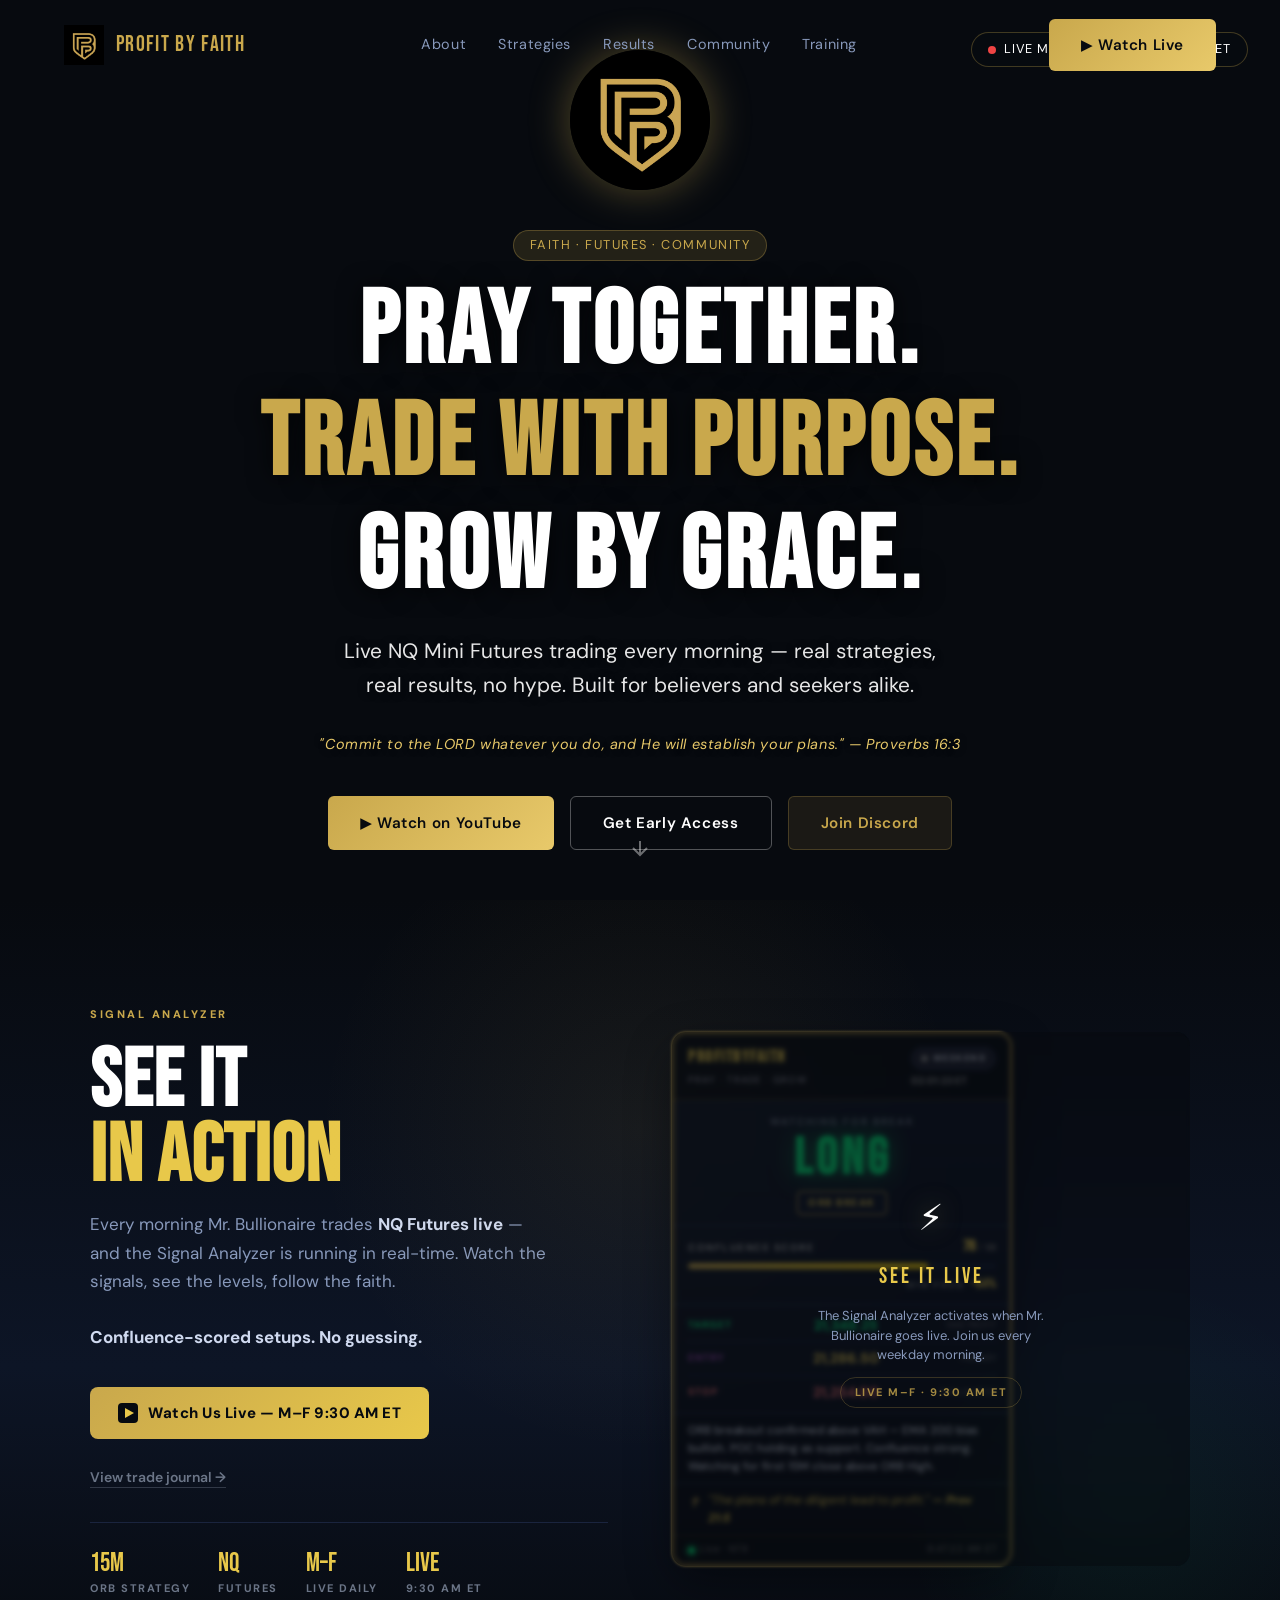
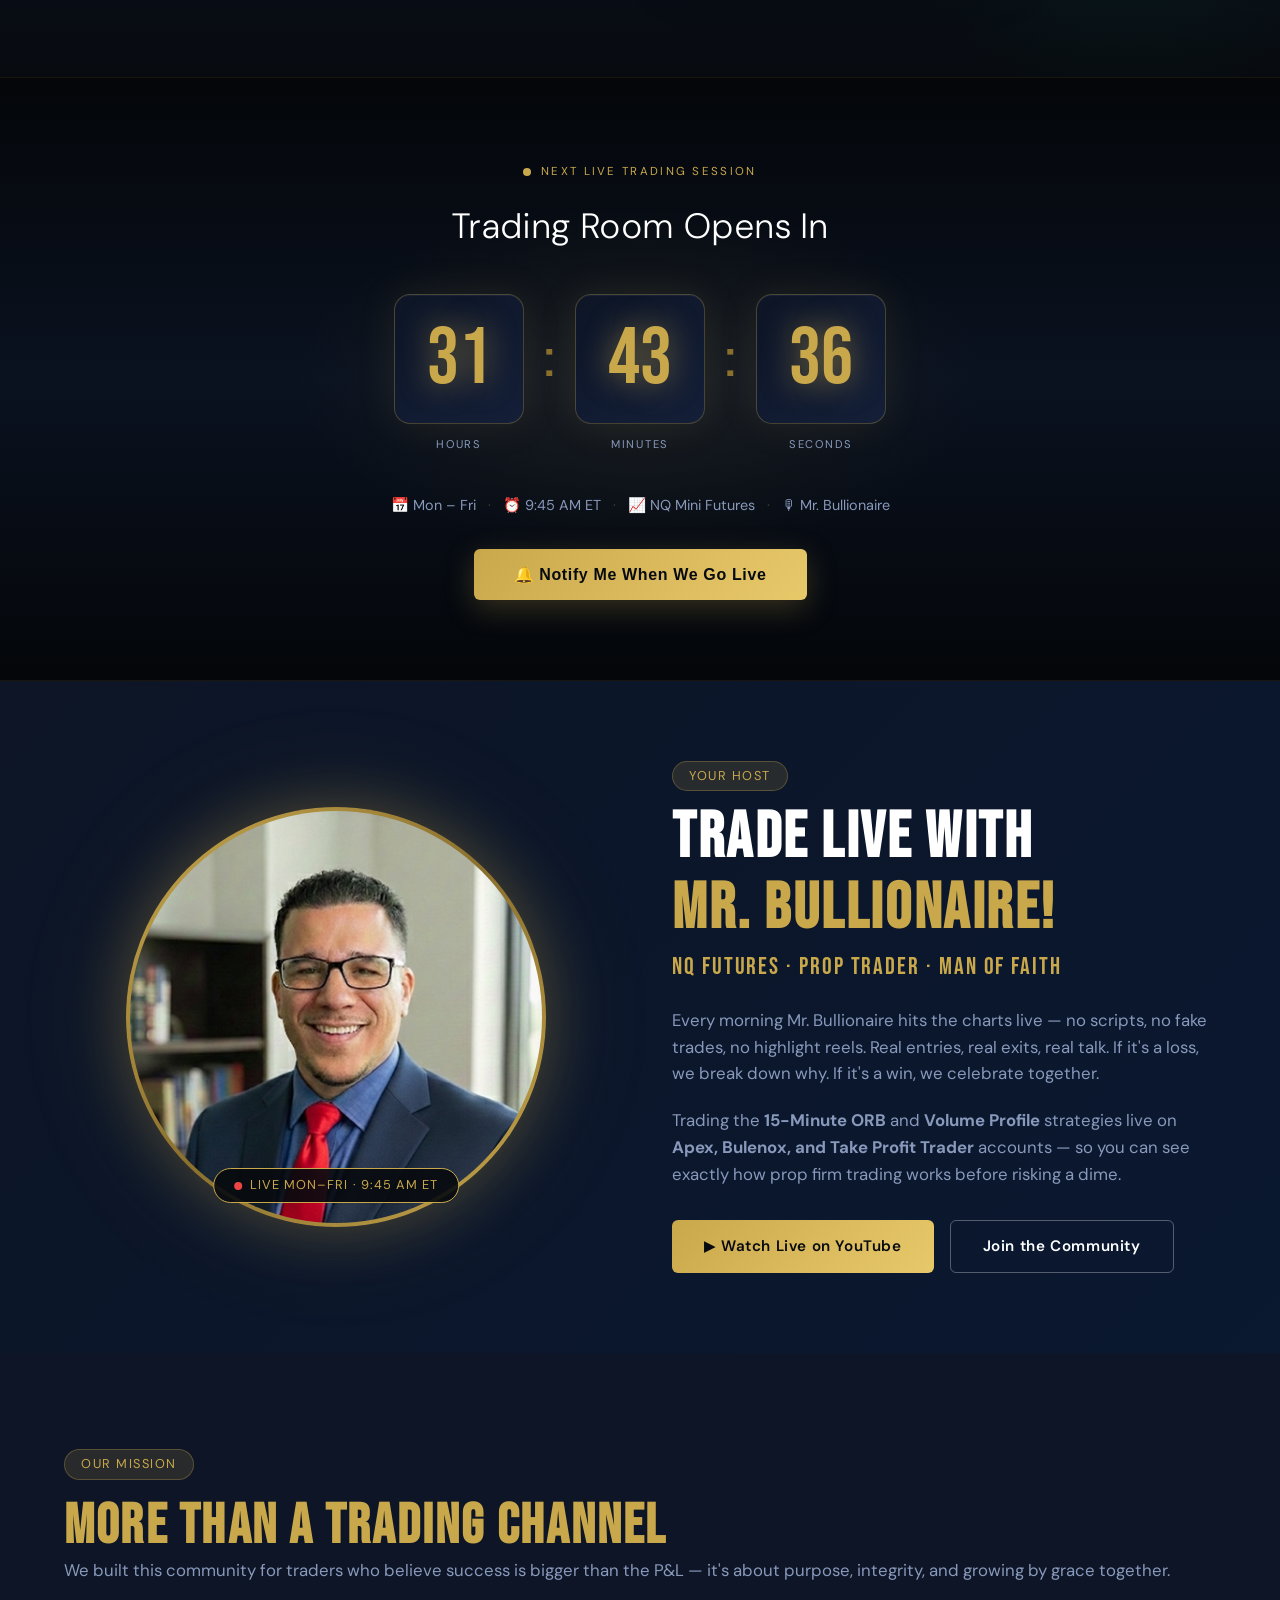
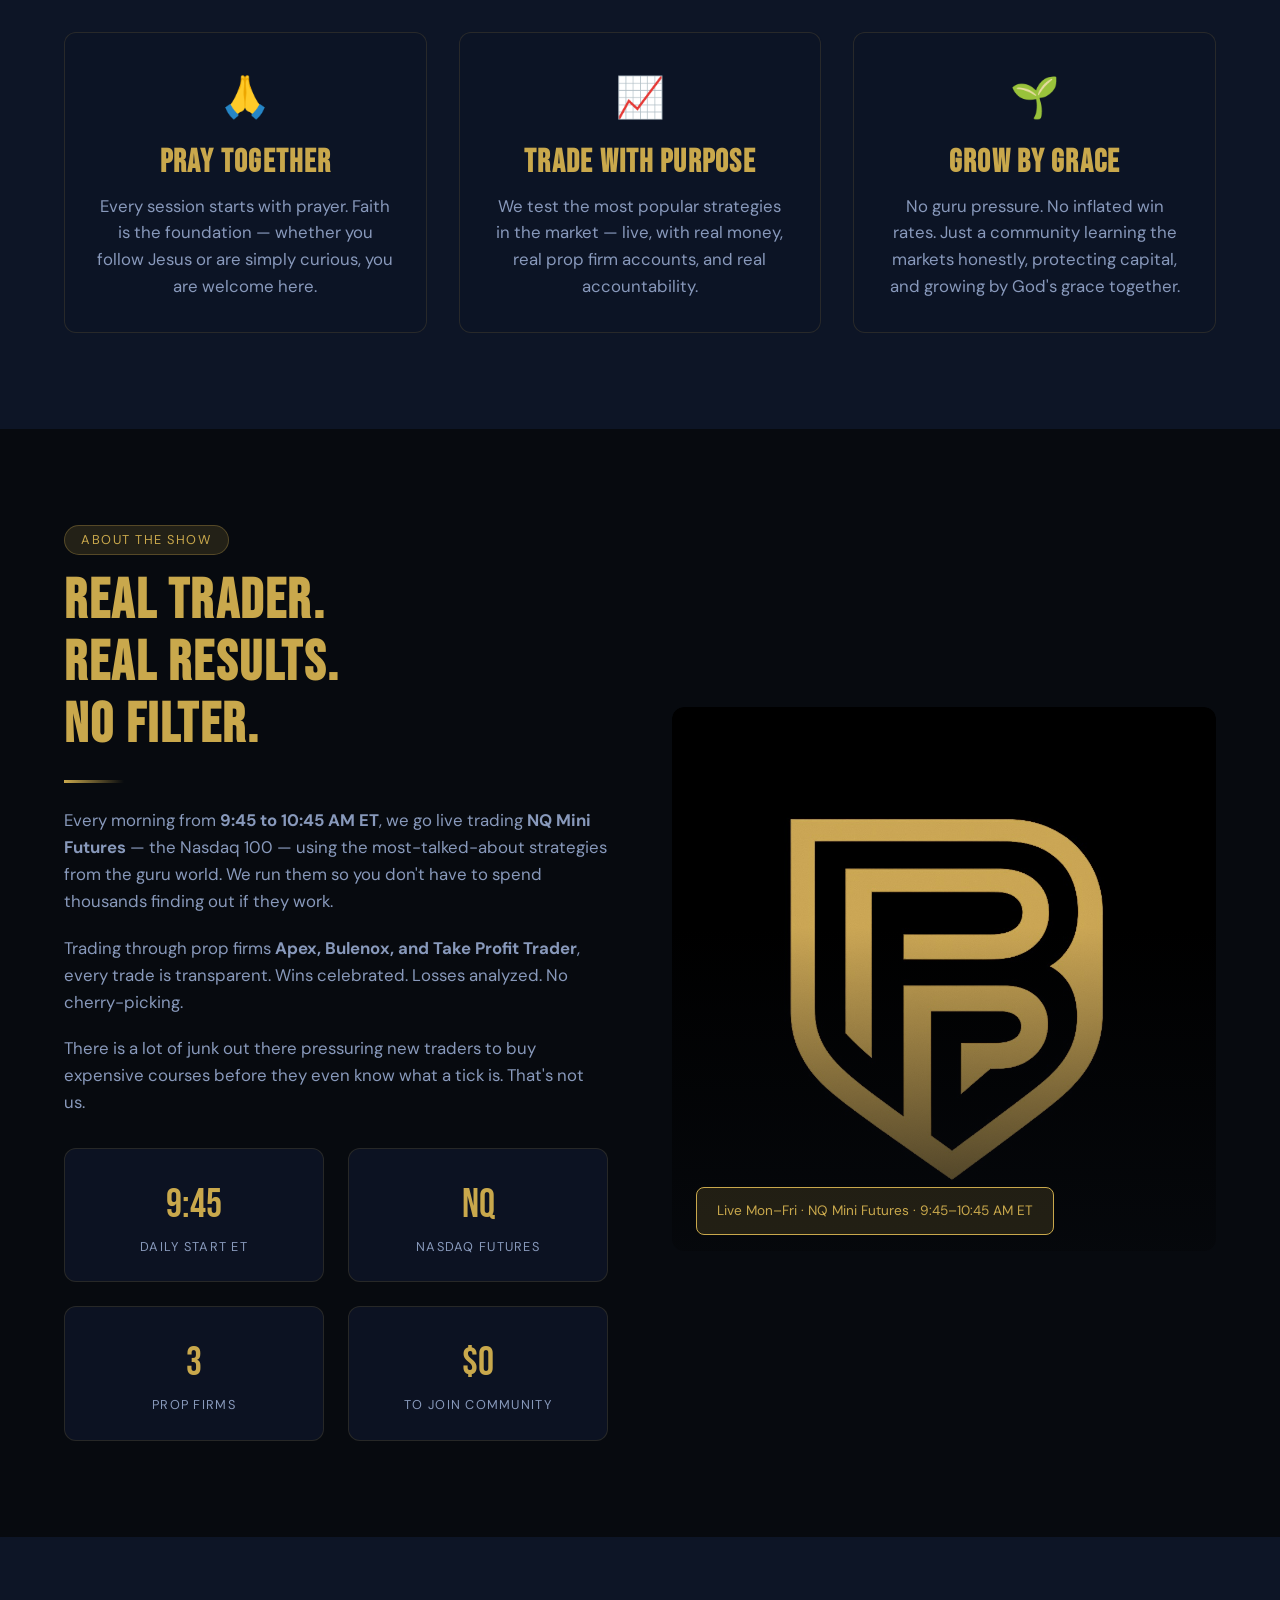
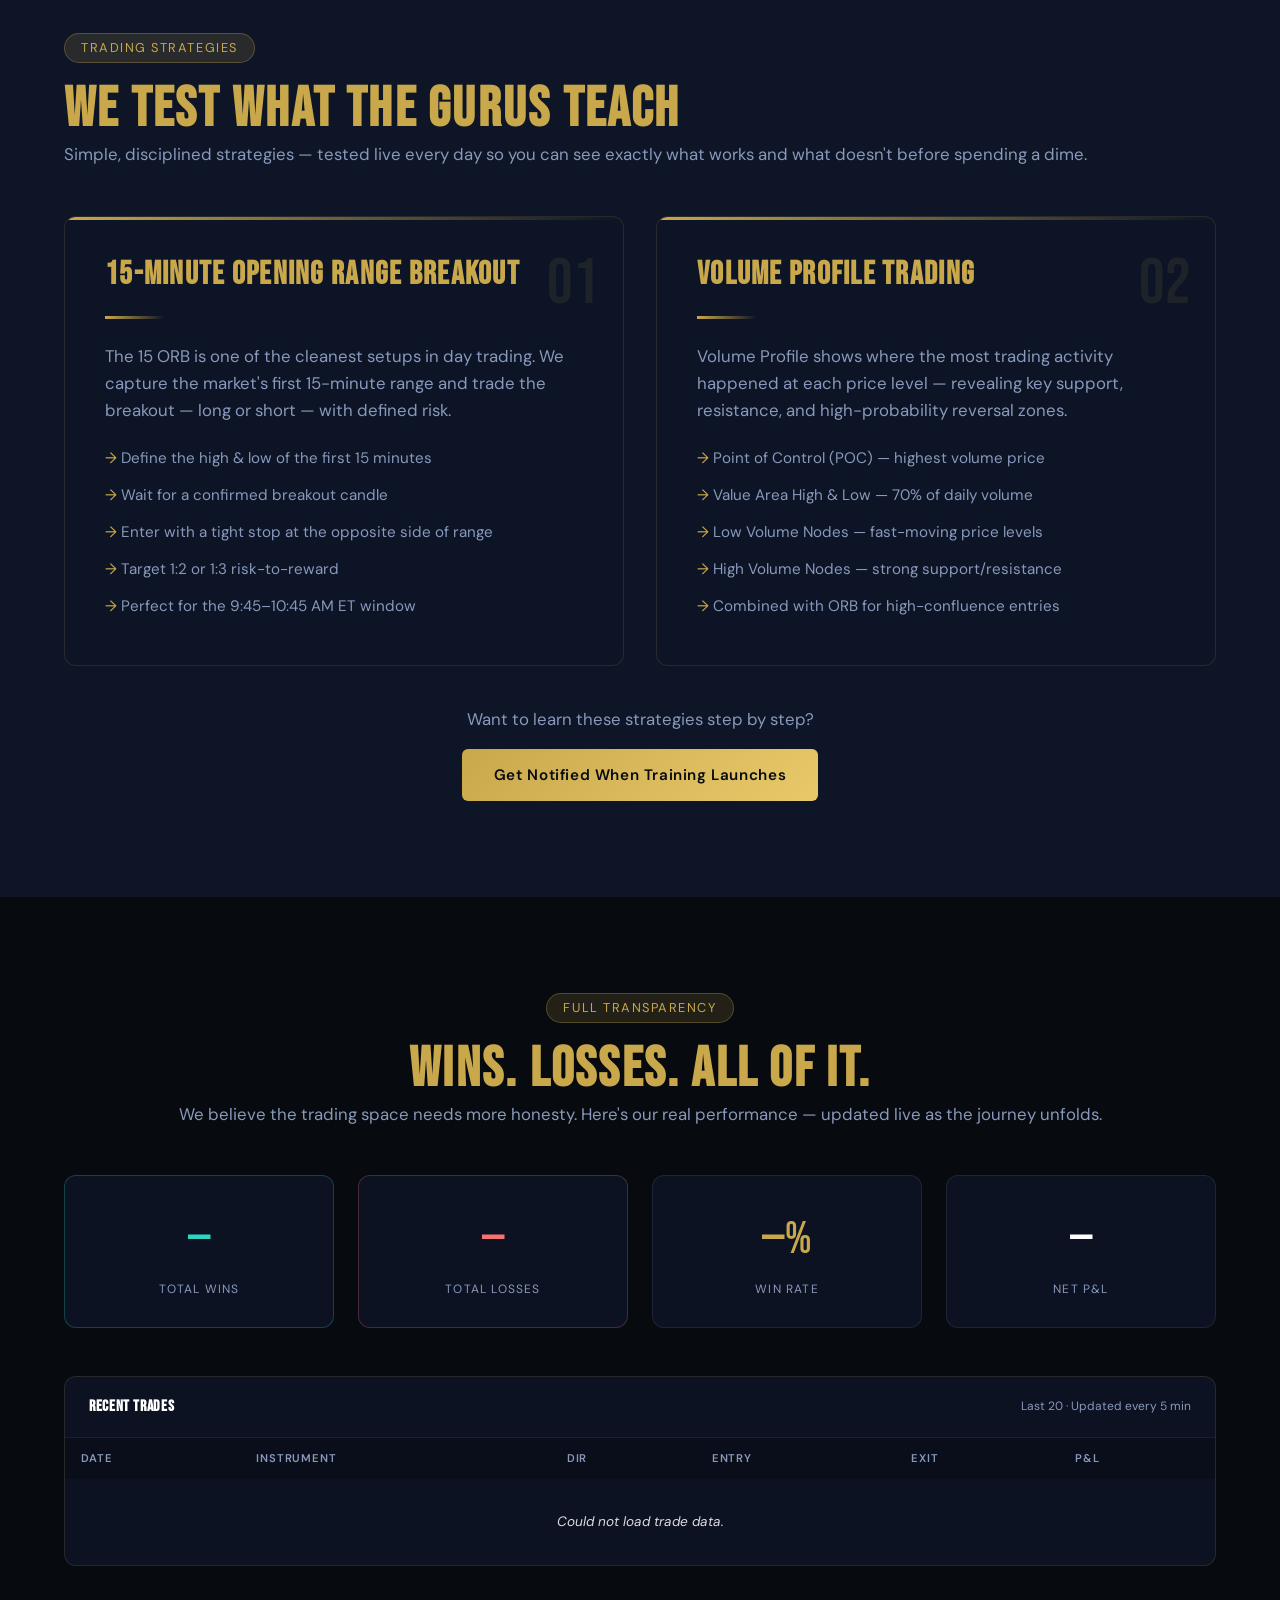
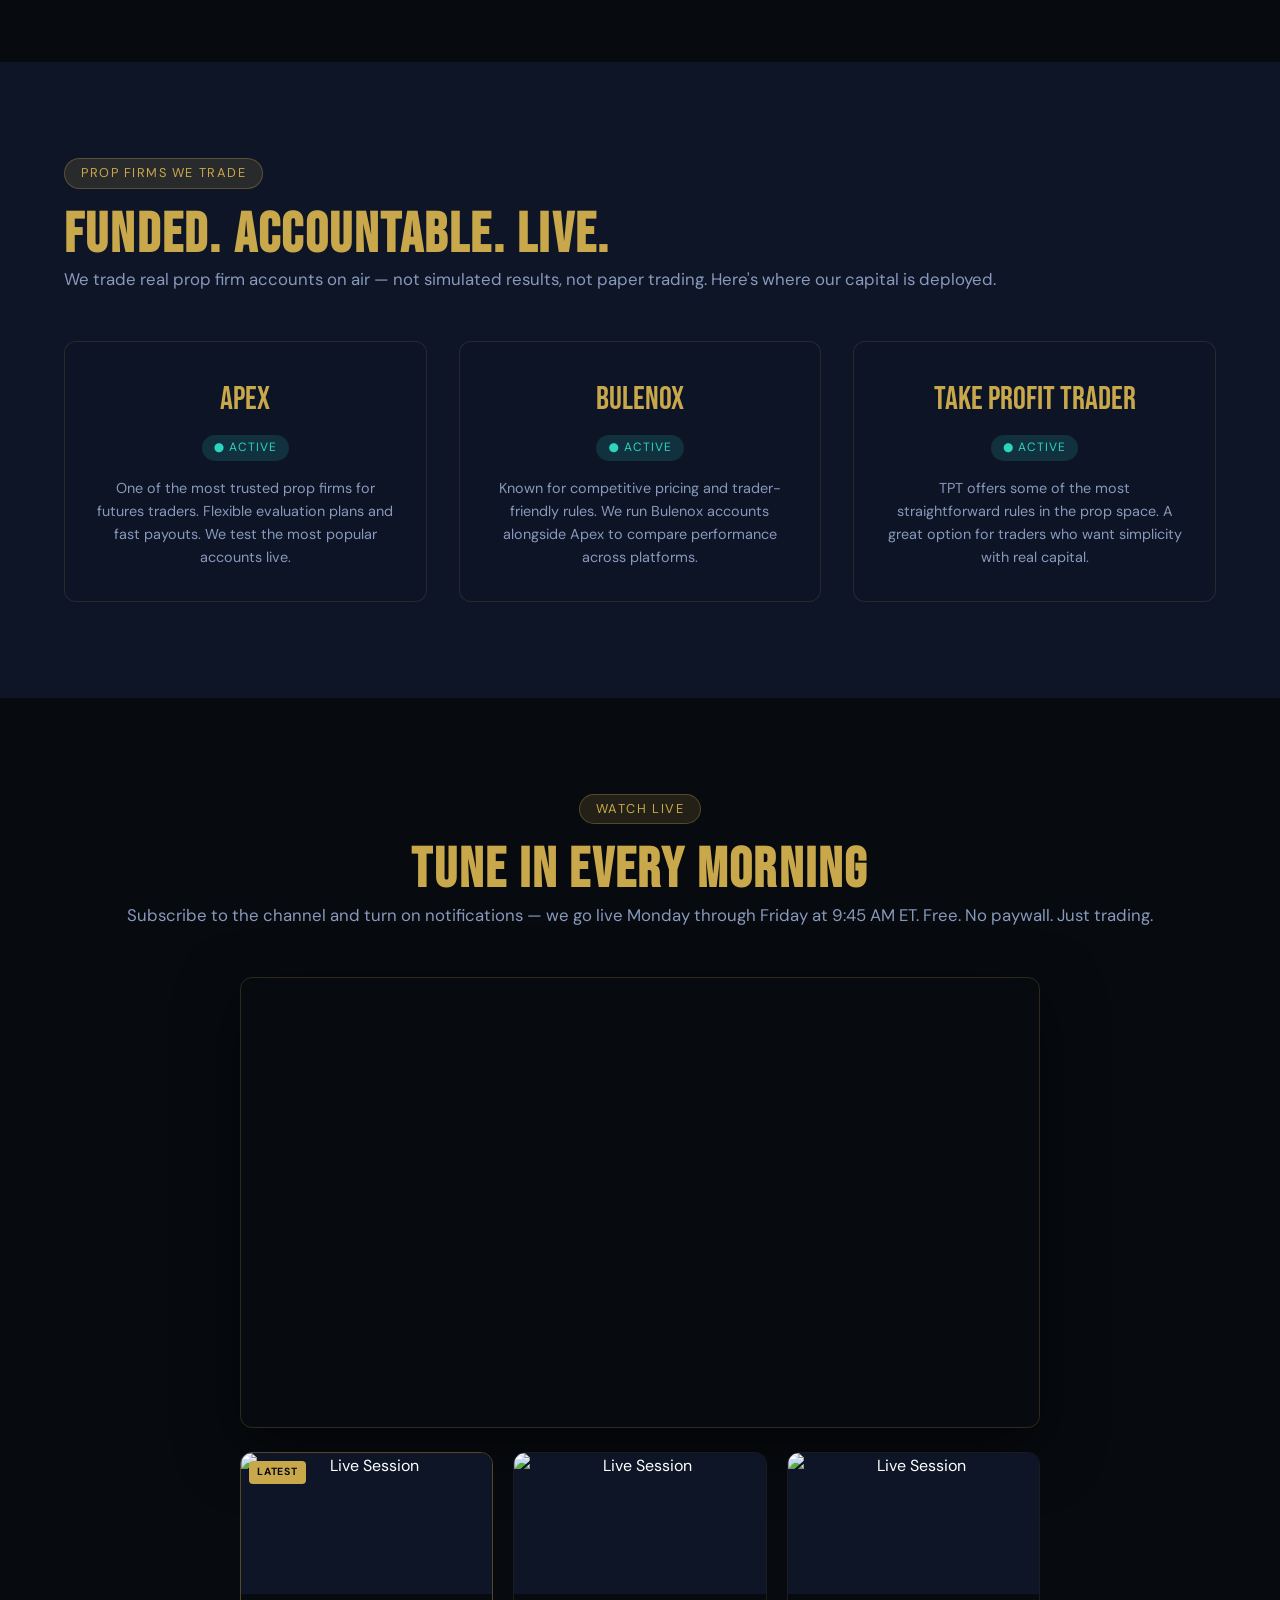
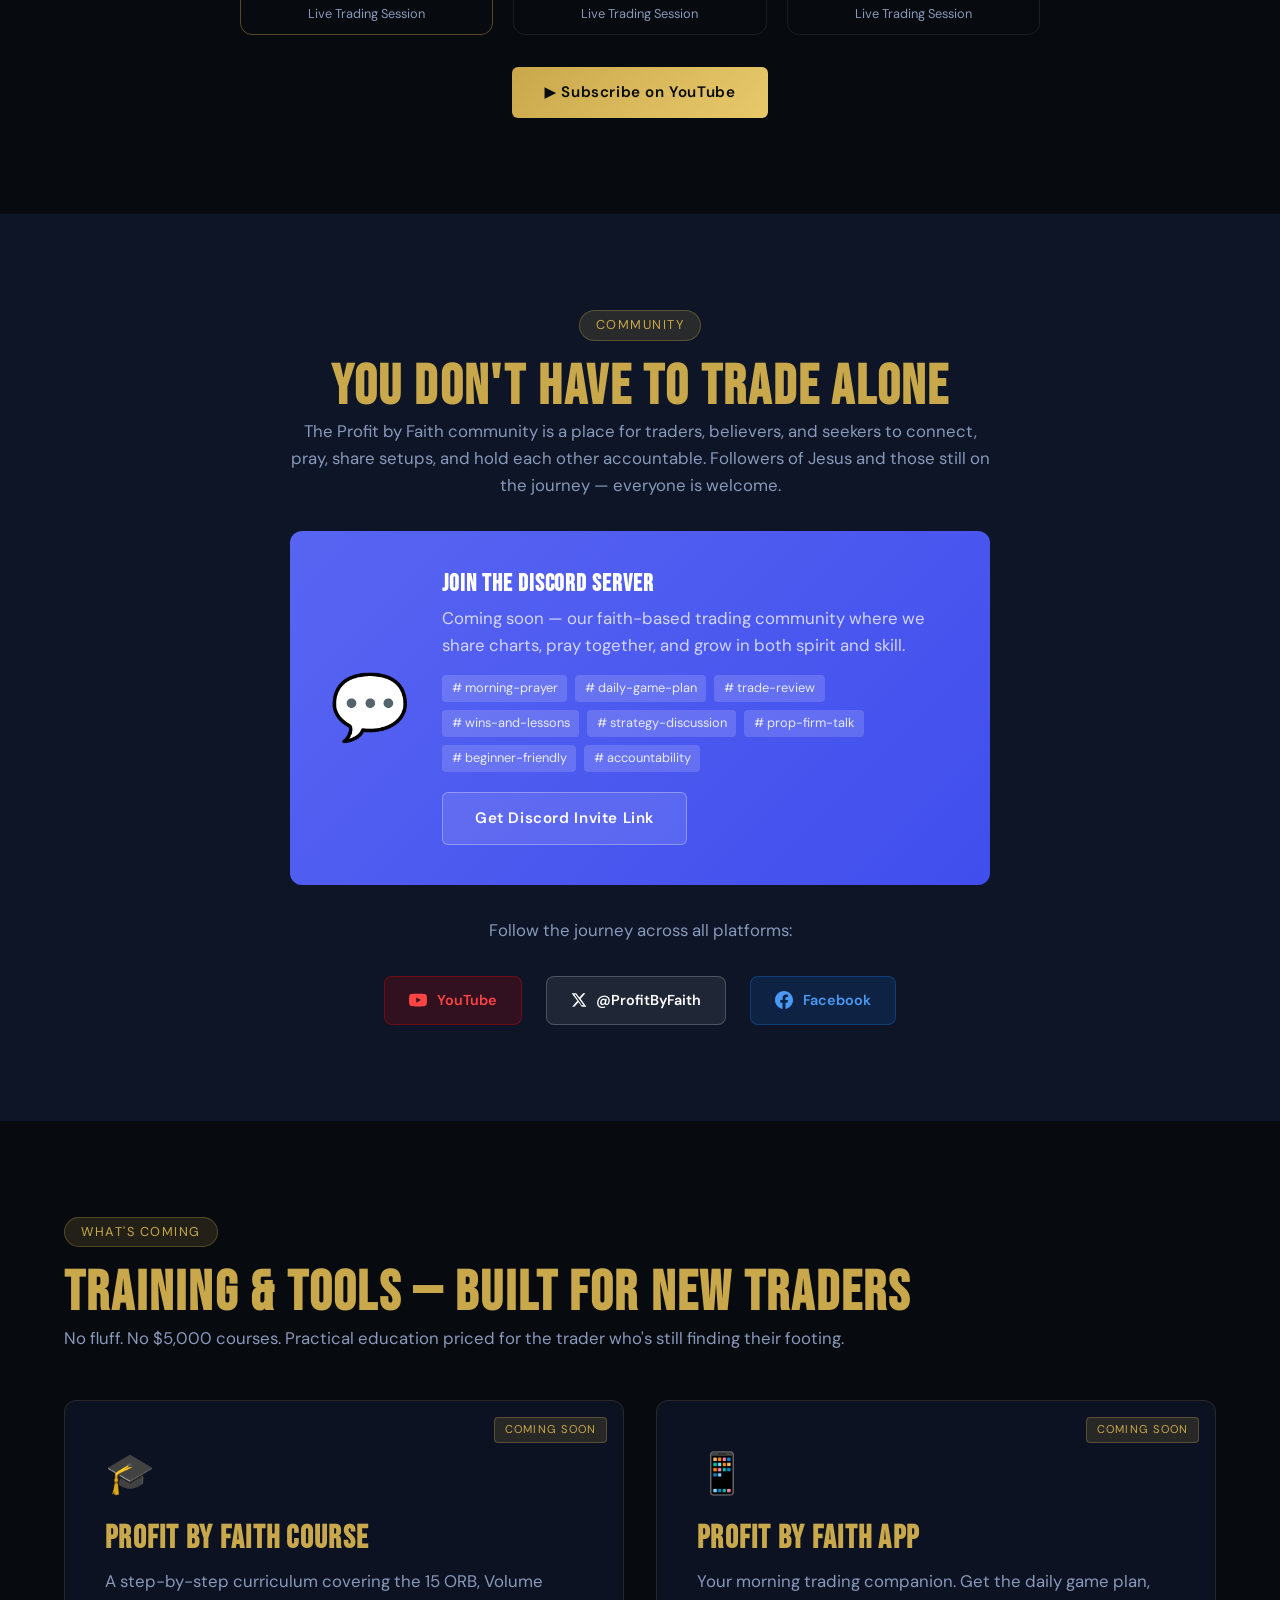
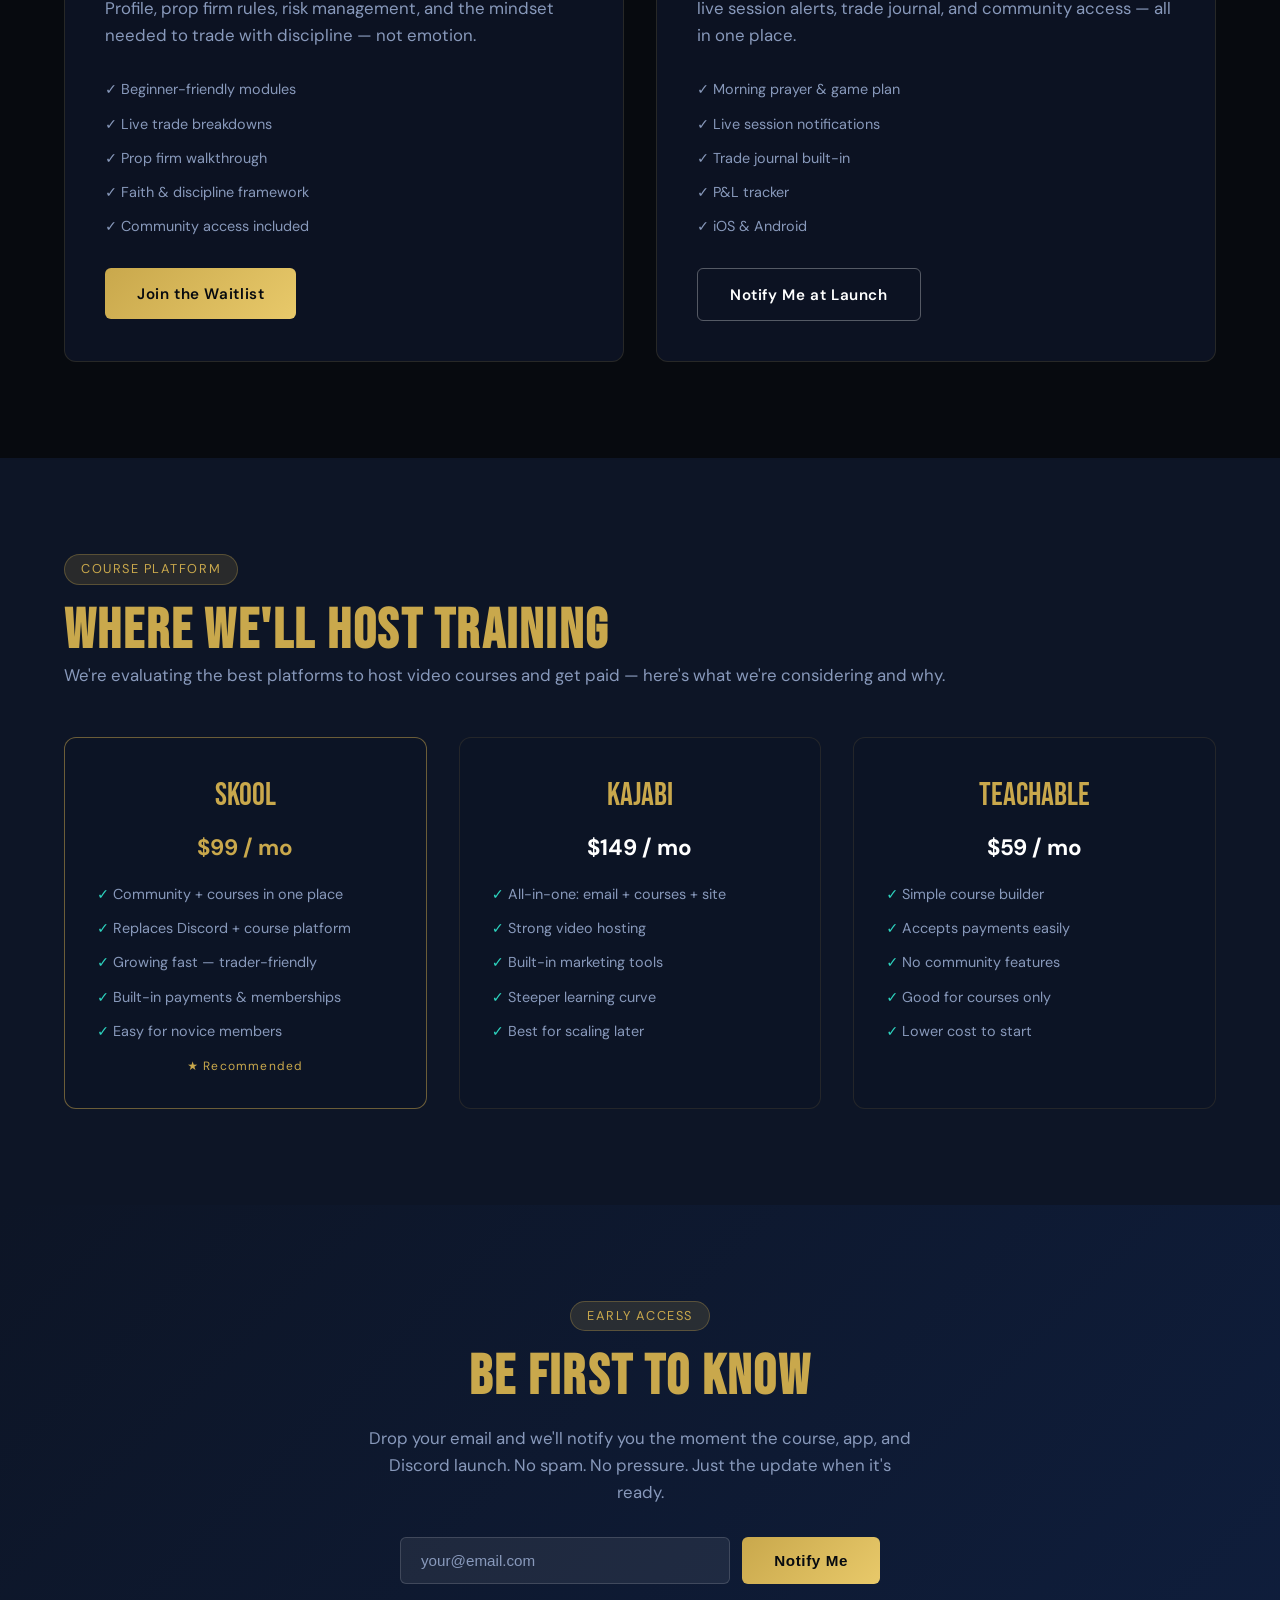
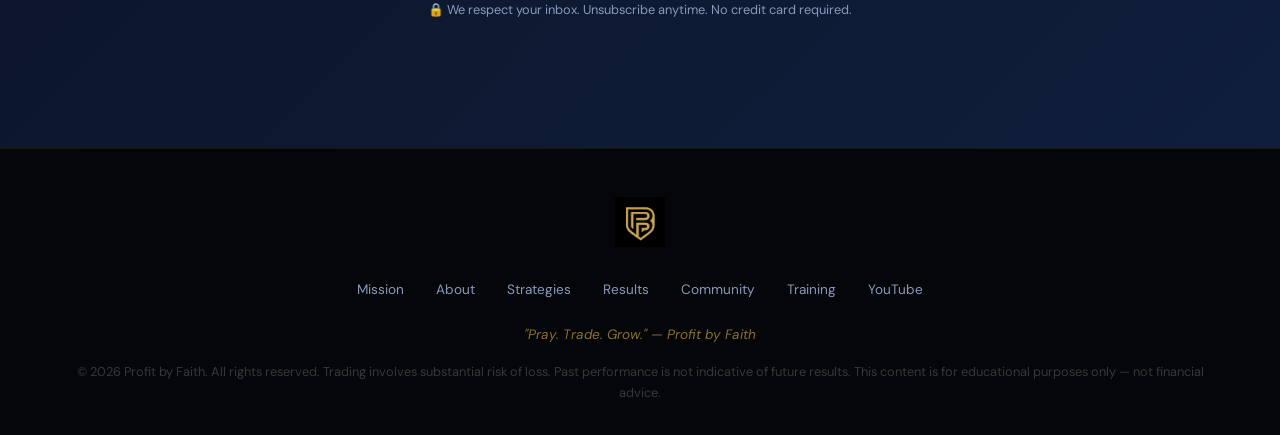
==== commit 3c6124a7: "fix: rename PBF Trade Analyzer to Signal Analyzer; replace Ryan with Mr. Bullionaire Co-Authored-By:" ====
--- a/index.html
+++ b/index.html
@@ -561,13 +561,13 @@
 
       <div class="pbf-hero-eyebrow" id="pbf-eyebrow">
         <span class="dot-pulse"></span>
-        <span id="pbf-eyebrow-text">PBF Trade Analyzer</span>
+        <span id="pbf-eyebrow-text">Signal Analyzer</span>
       </div>
 
       <h2 class="pbf-hero-title">See It<br><span>In Action</span></h2>
 
       <p class="pbf-hero-sub">
-        Every morning Ryan trades <strong>NQ Futures live</strong> — and the PBF Analyzer is running in real-time.
+        Every morning Mr. Bullionaire trades <strong>NQ Futures live</strong> — and the Signal Analyzer is running in real-time.
         Watch the signals, see the levels, follow the faith.
         <br><br>
         <strong>Confluence-scored setups. No guessing.</strong>
@@ -588,7 +588,7 @@
         <div class="pbf-live-banner" id="pbf-live-banner">
           <span class="pbf-live-dot"></span>
           <div>
-            <div class="pbf-live-banner-text">Ryan is live right now — analyzer is active</div>
+            <div class="pbf-live-banner-text">Mr. Bullionaire is live right now — analyzer is active</div>
             <a class="pbf-live-banner-link" href="https://www.youtube.com/@bullionaireDT" target="_blank">
               Join the stream on YouTube →
             </a>
@@ -692,7 +692,7 @@
       <div class="pbf-widget-overlay" id="pbf-overlay">
         <div class="pbf-overlay-icon">⚡</div>
         <div class="pbf-overlay-title">See It Live</div>
-        <div class="pbf-overlay-sub">The analyzer activates when Ryan goes live. Join us every weekday morning.</div>
+        <div class="pbf-overlay-sub">The Signal Analyzer activates when Mr. Bullionaire goes live. Join us every weekday morning.</div>
         <div class="pbf-overlay-time">Live M–F · 9:30 AM ET</div>
       </div>
 
@@ -1388,7 +1388,7 @@
   if (live) {
     document.body.classList.add('pbf-stream-live');
     eyebrow.classList.add('is-live');
-    eyebrowTx.textContent = '🔴 Ryan is Live Now';
+    eyebrowTx.textContent = '🔴 Mr. Bullionaire is Live Now';
     teaser.classList.add('revealed');
     overlay.classList.add('hidden');
     banner.classList.add('visible');
@@ -1397,7 +1397,7 @@
   } else {
     document.body.classList.remove('pbf-stream-live');
     eyebrow.classList.remove('is-live');
-    eyebrowTx.textContent = 'PBF Trade Analyzer';
+    eyebrowTx.textContent = 'Signal Analyzer';
     teaser.classList.remove('revealed');
     overlay.classList.remove('hidden');
     banner.classList.remove('visible');
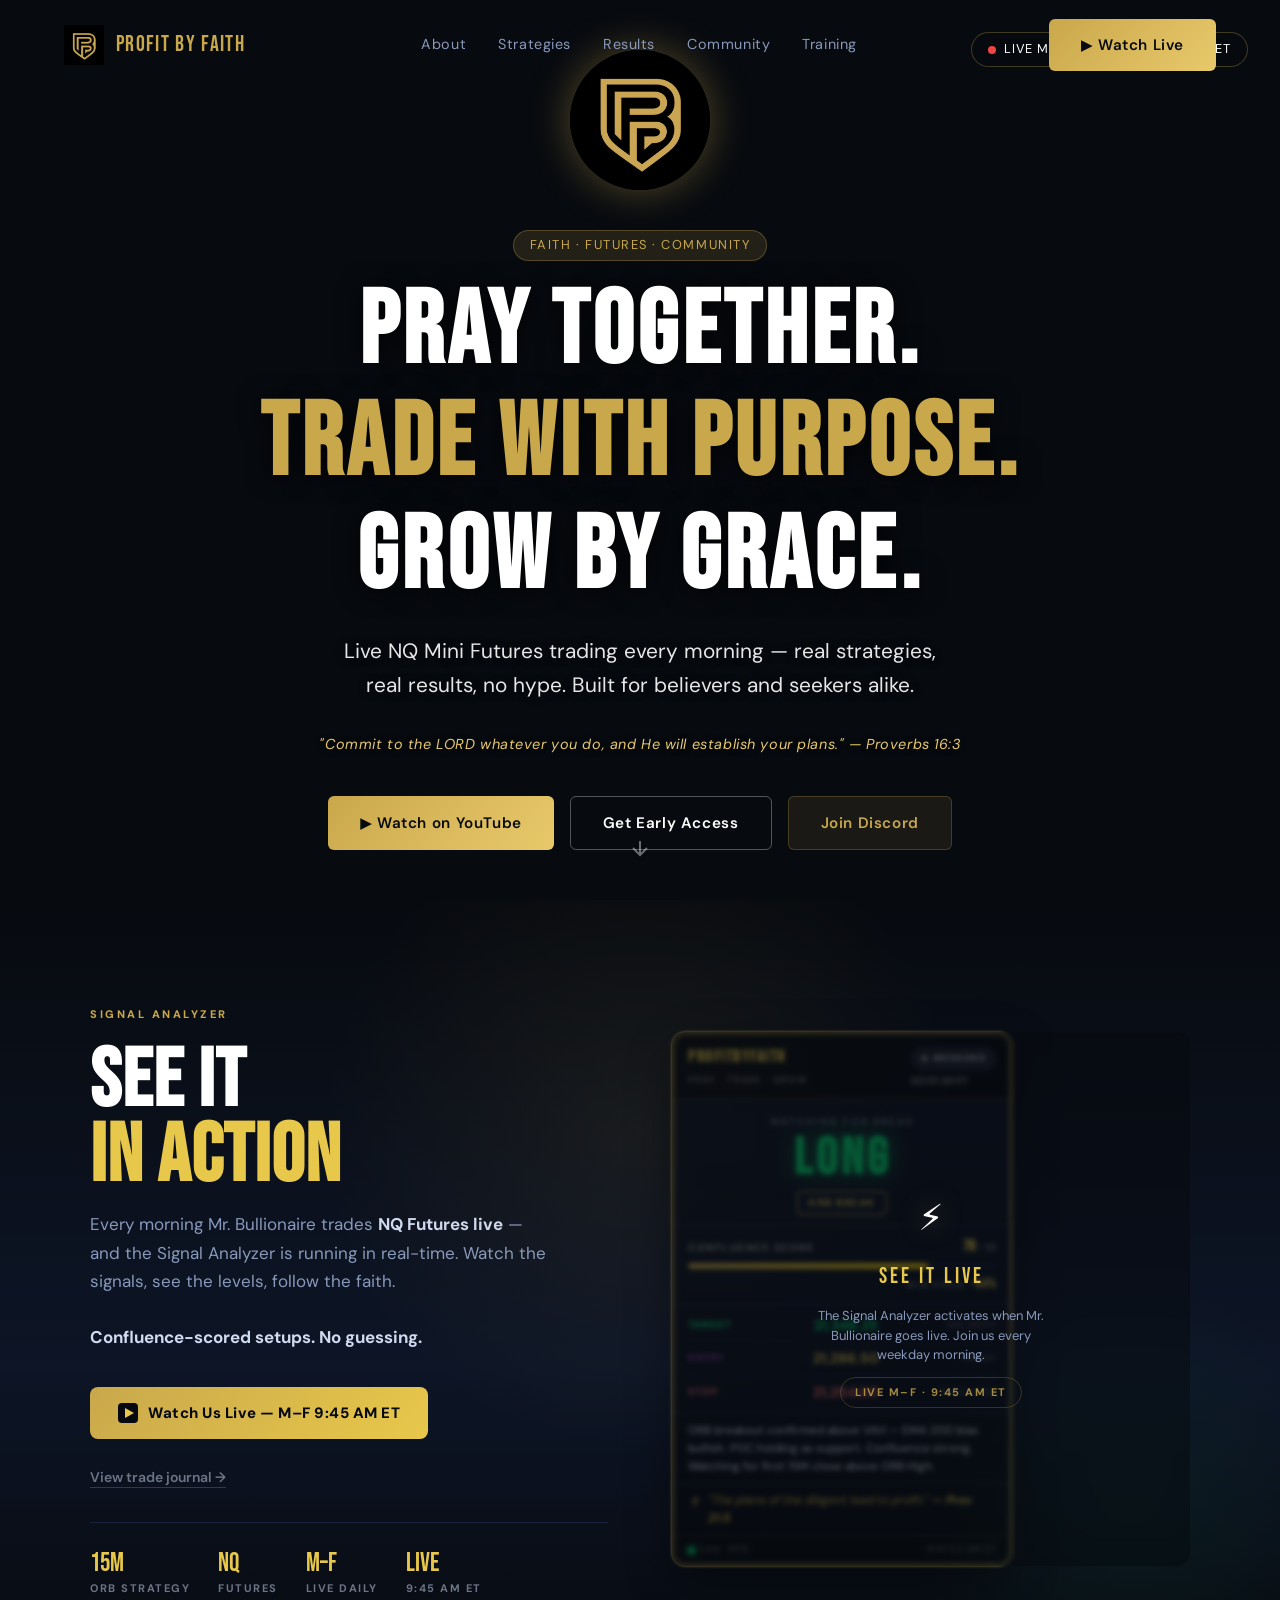
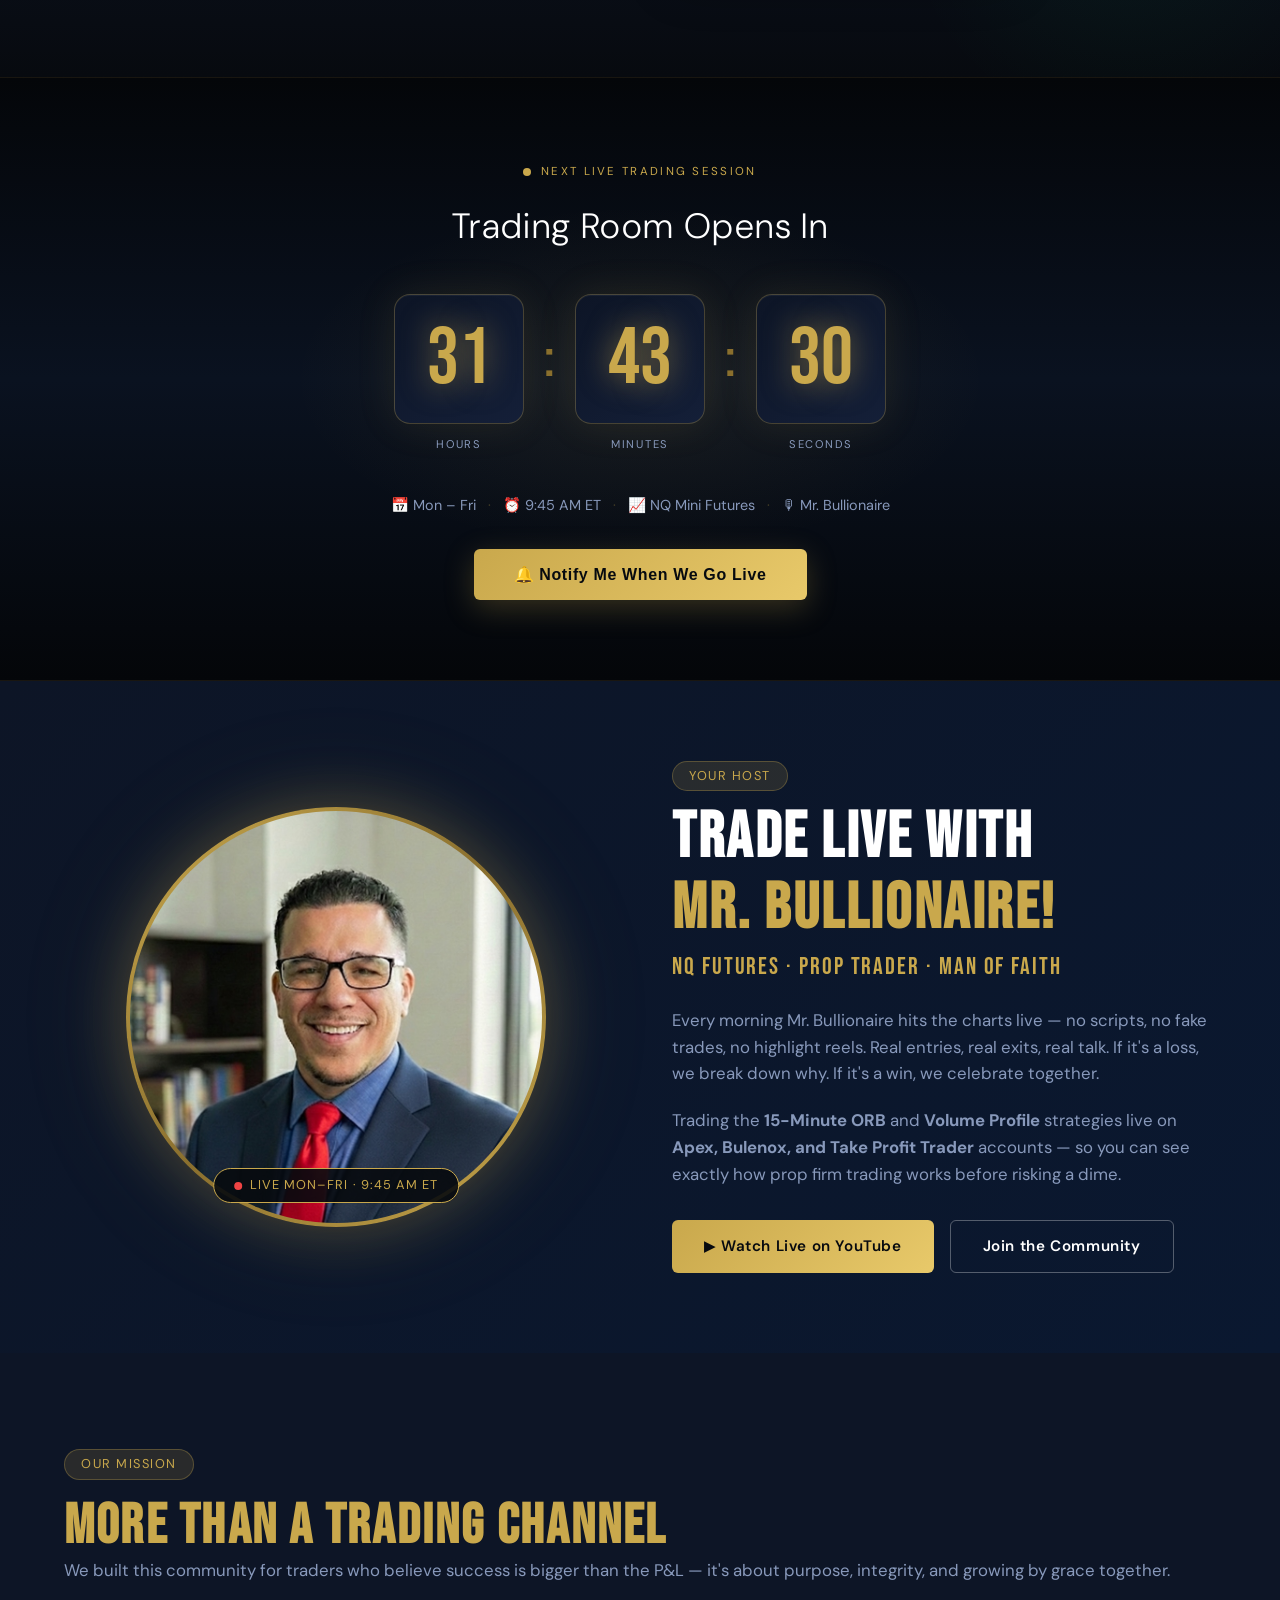
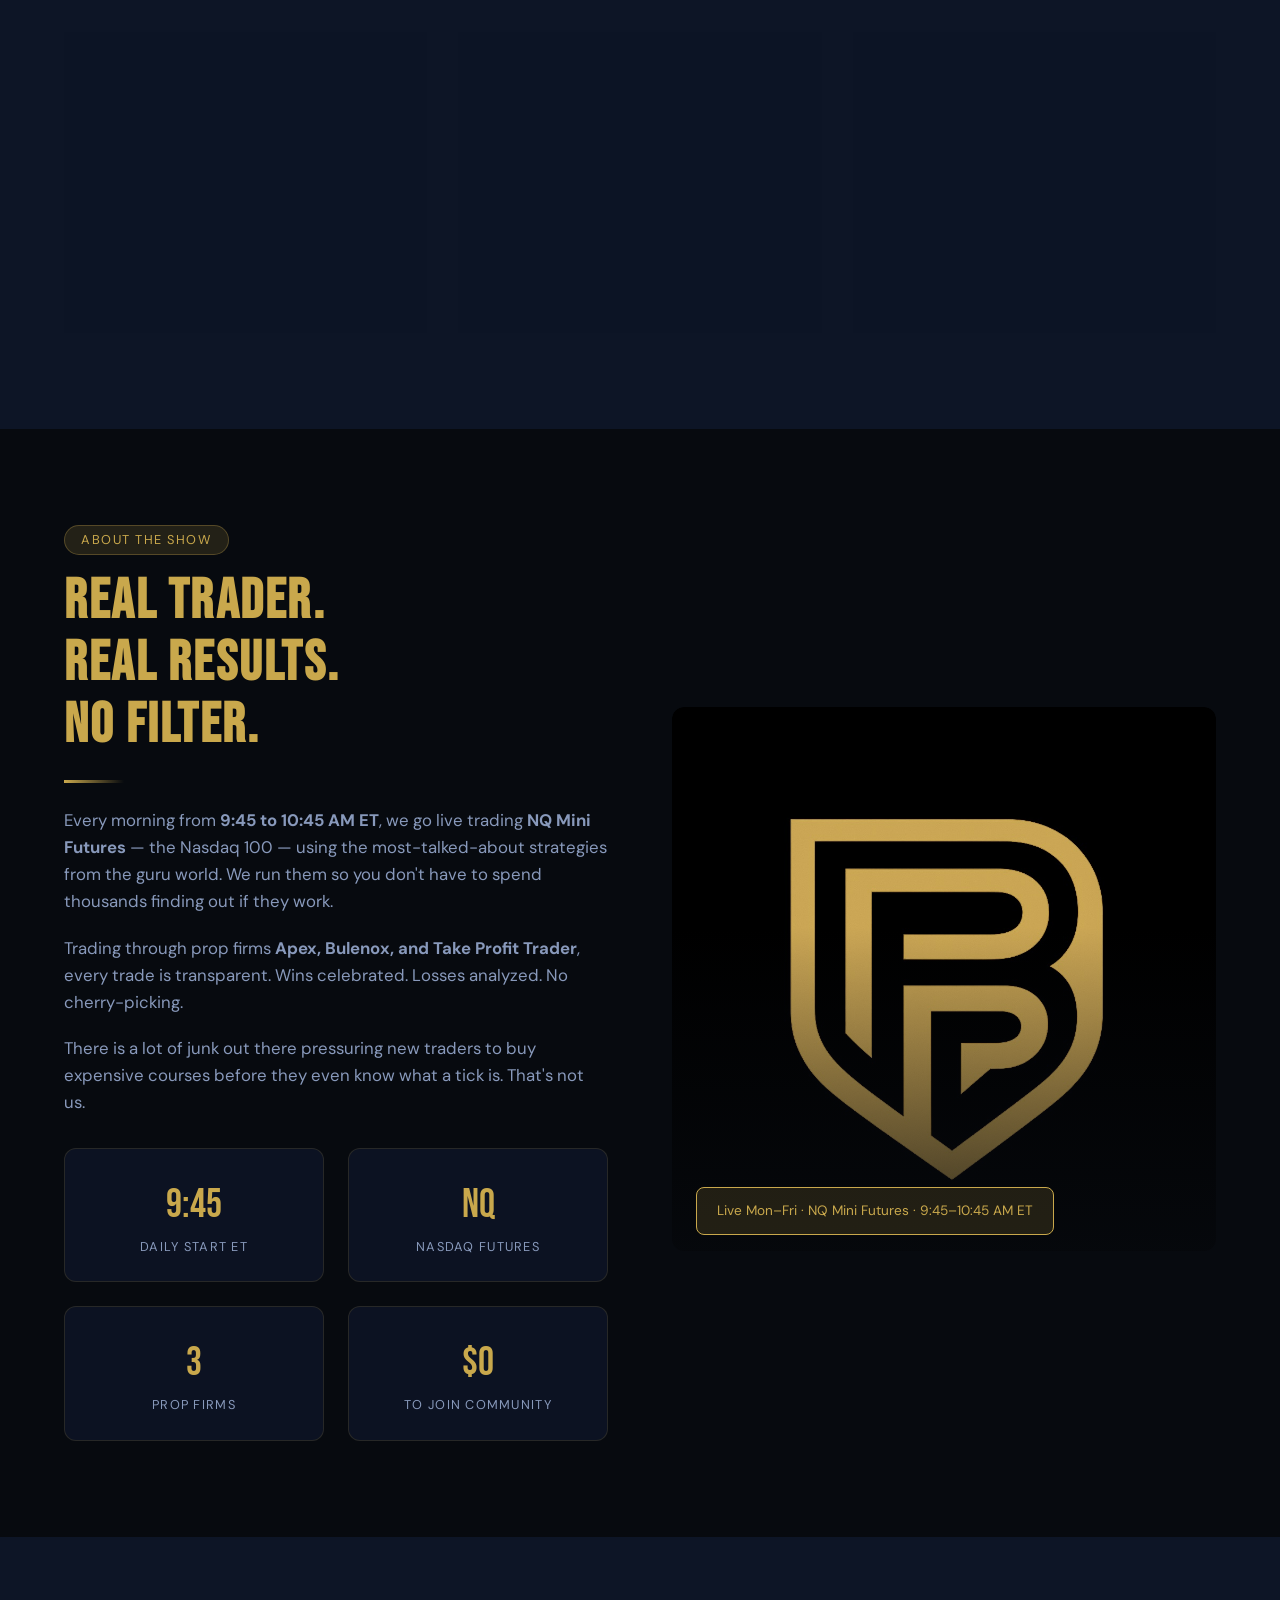
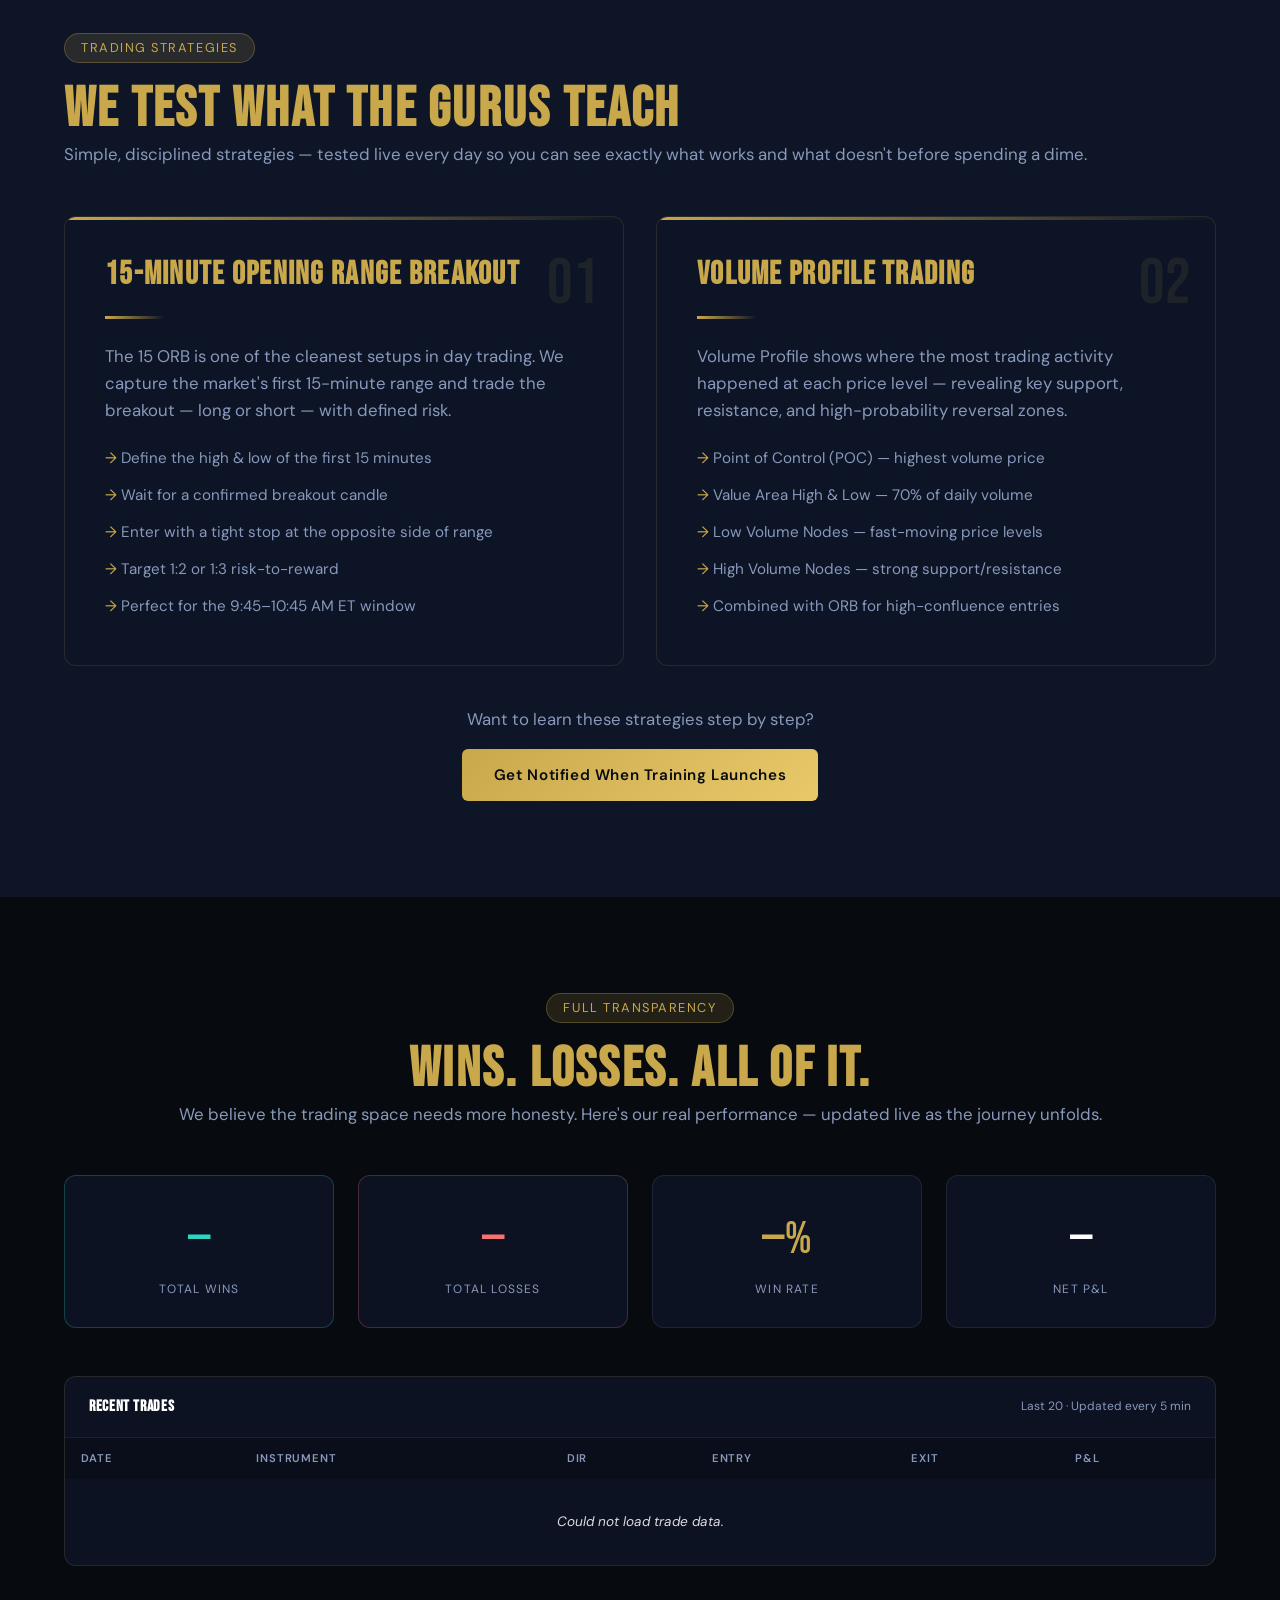
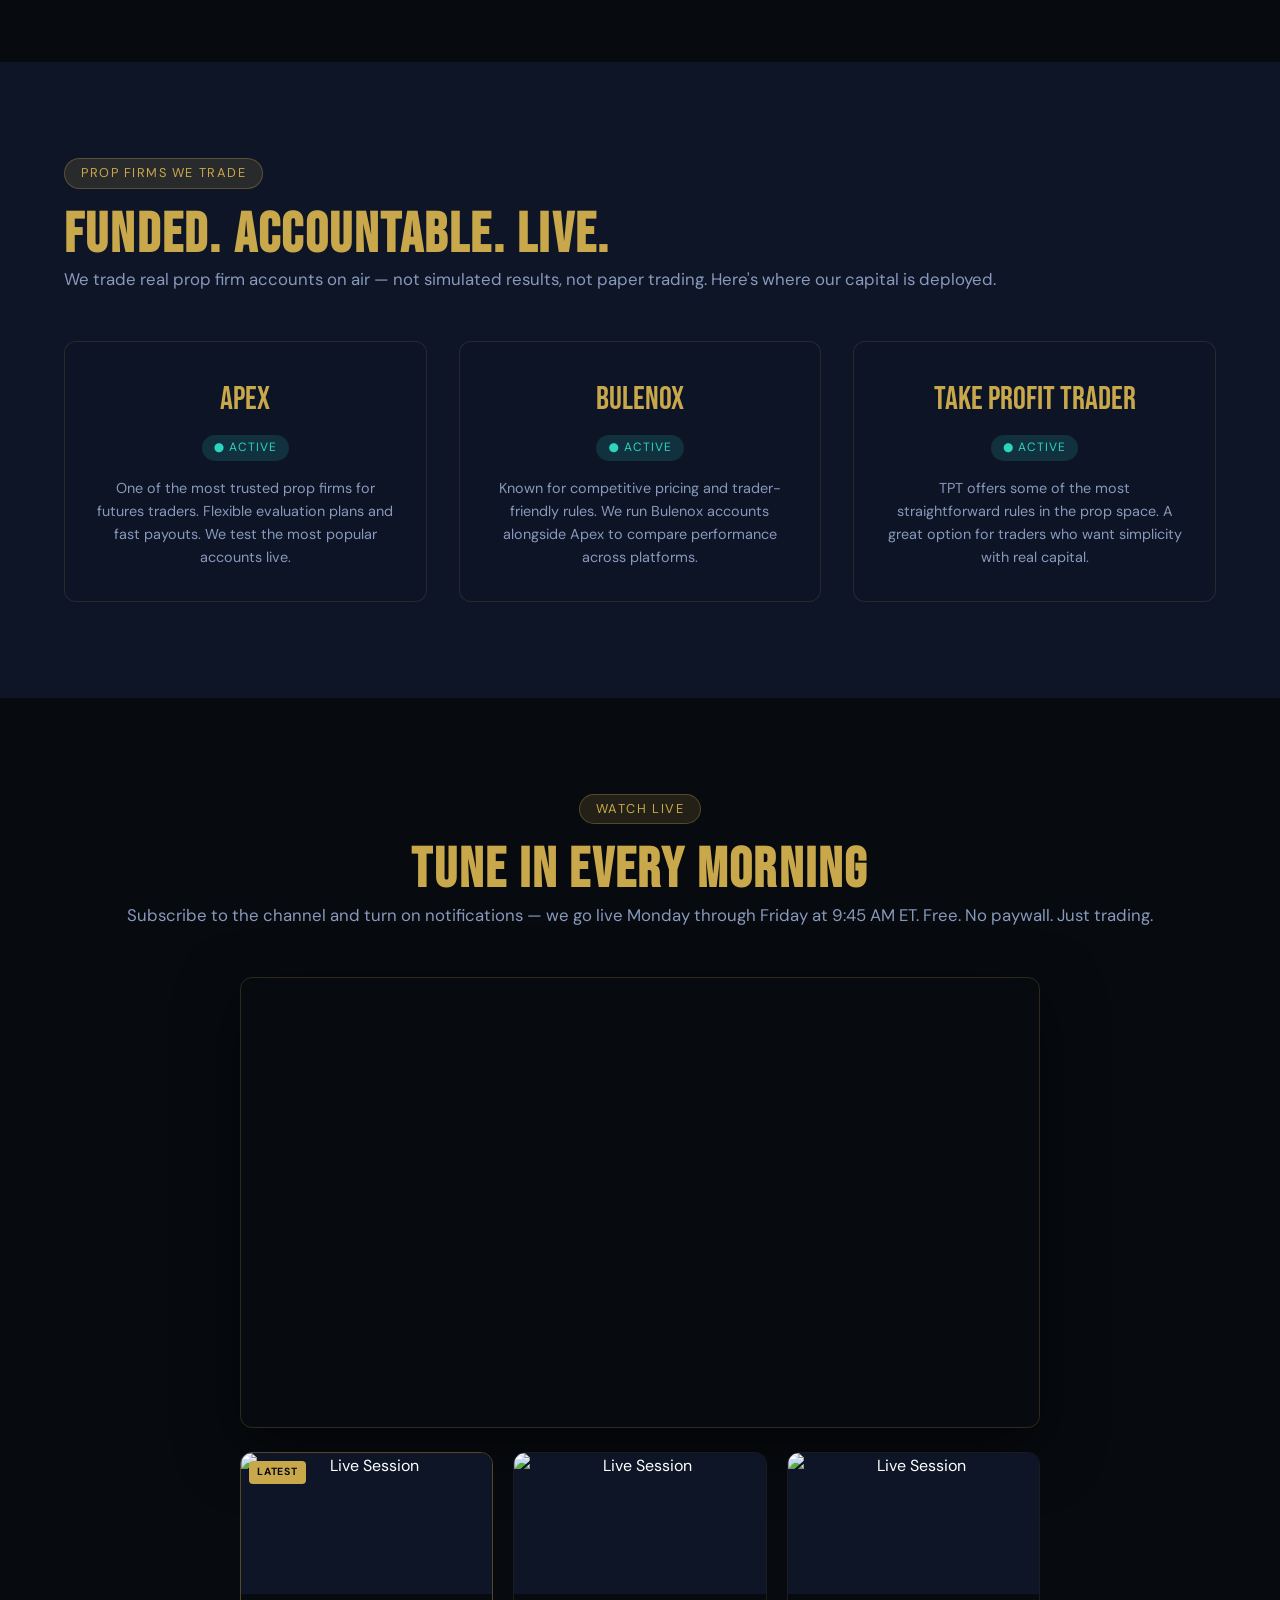
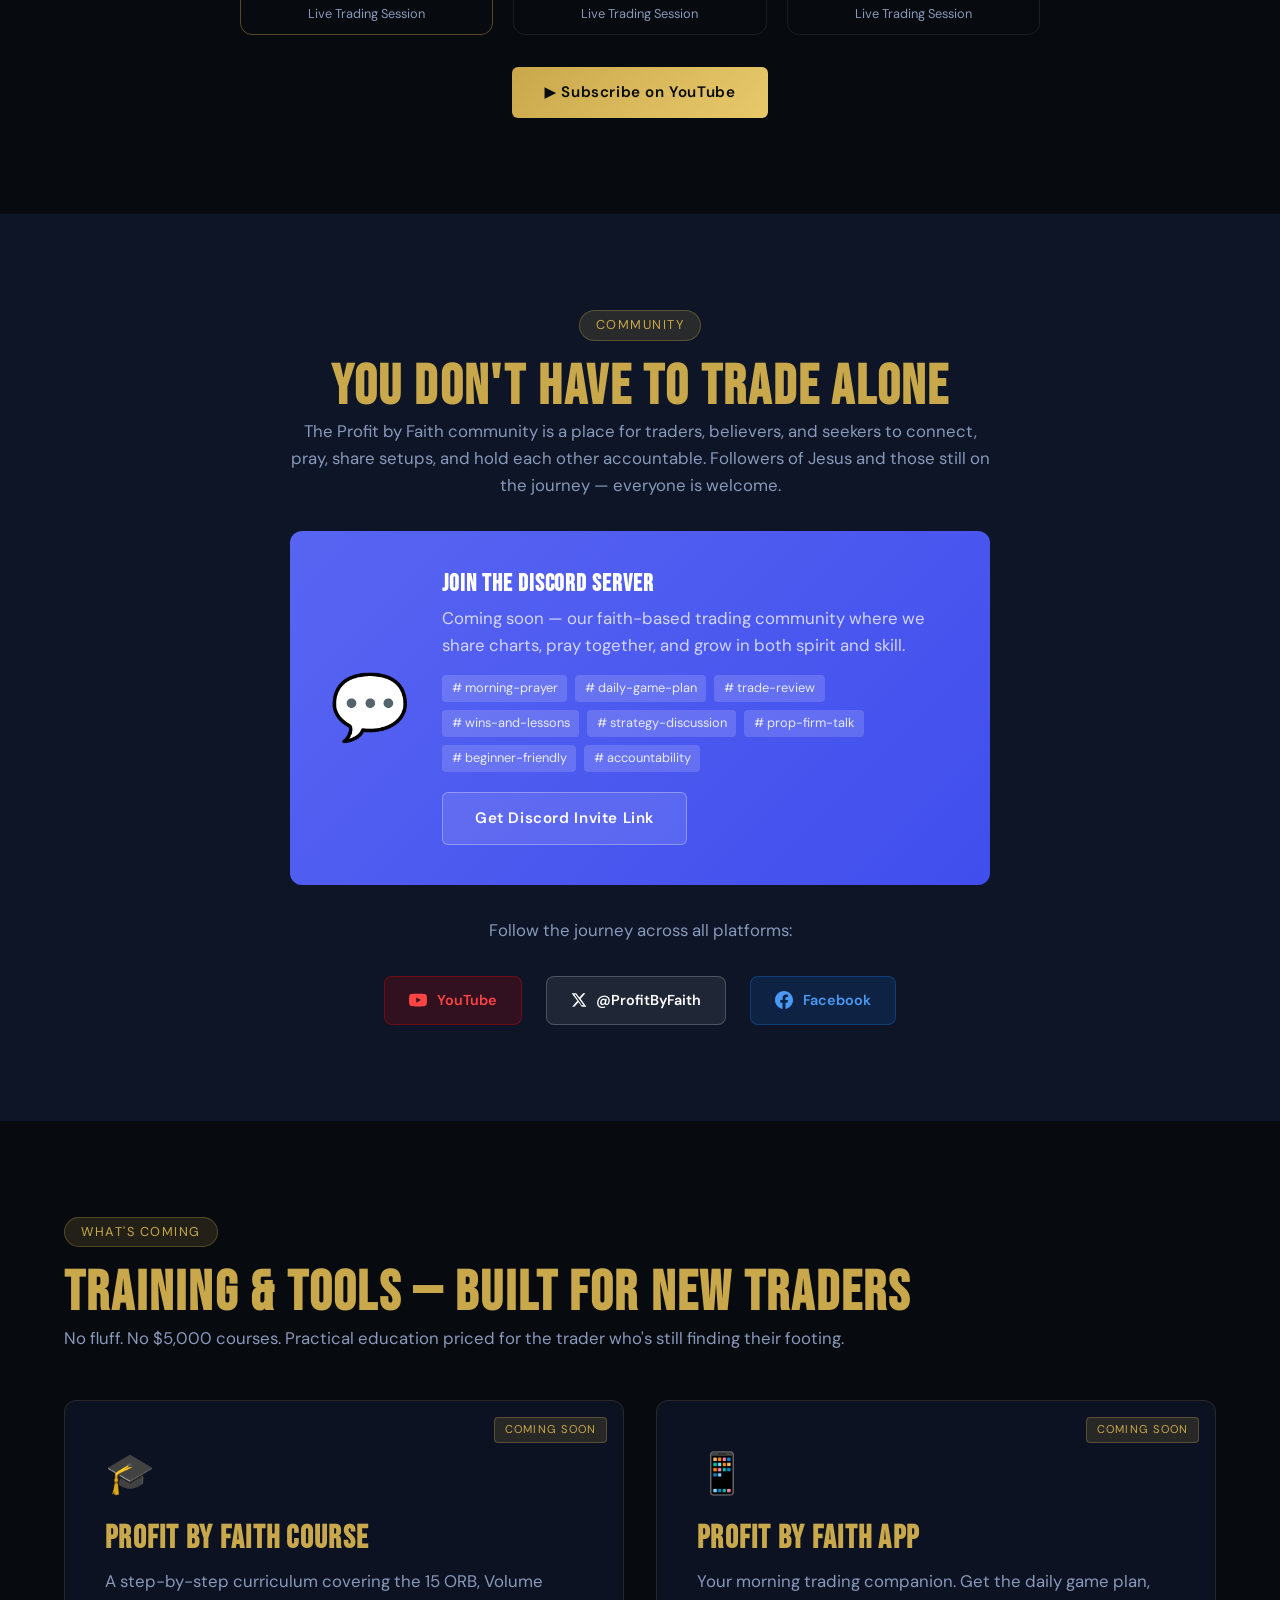
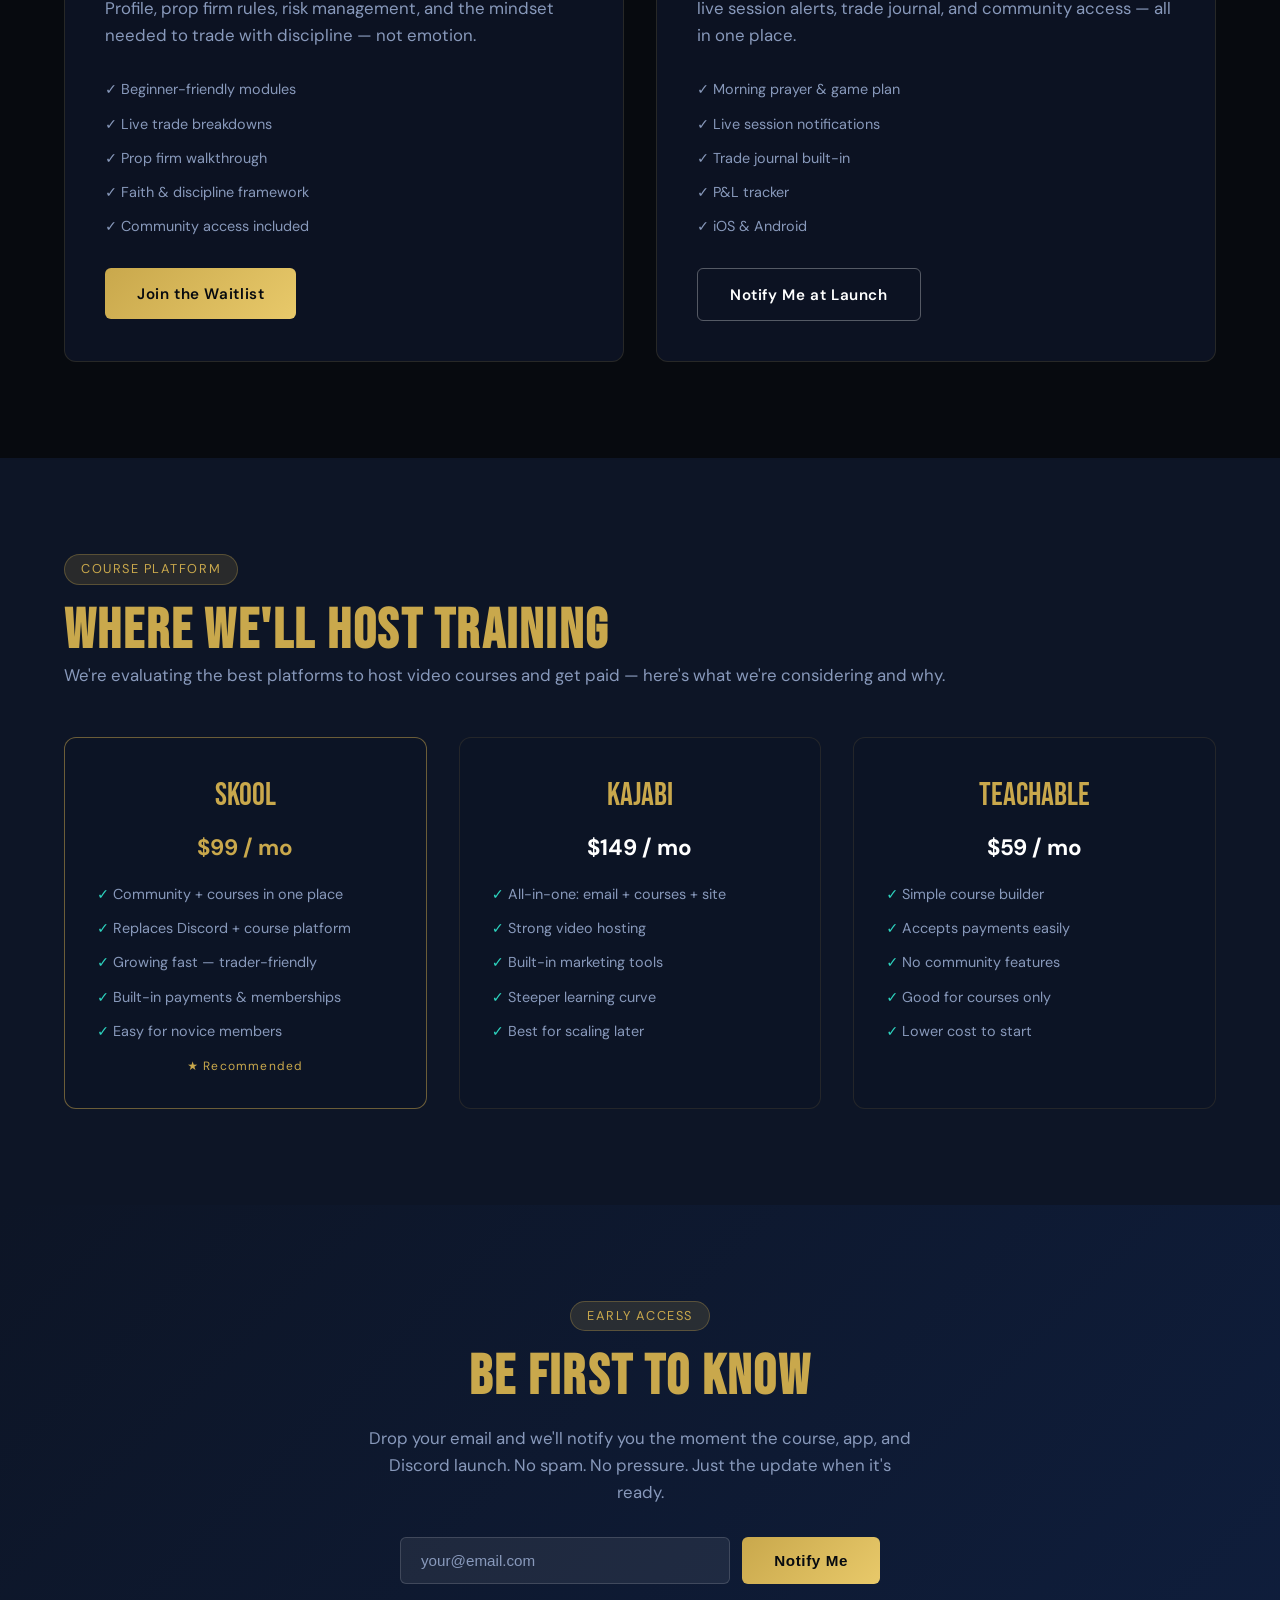
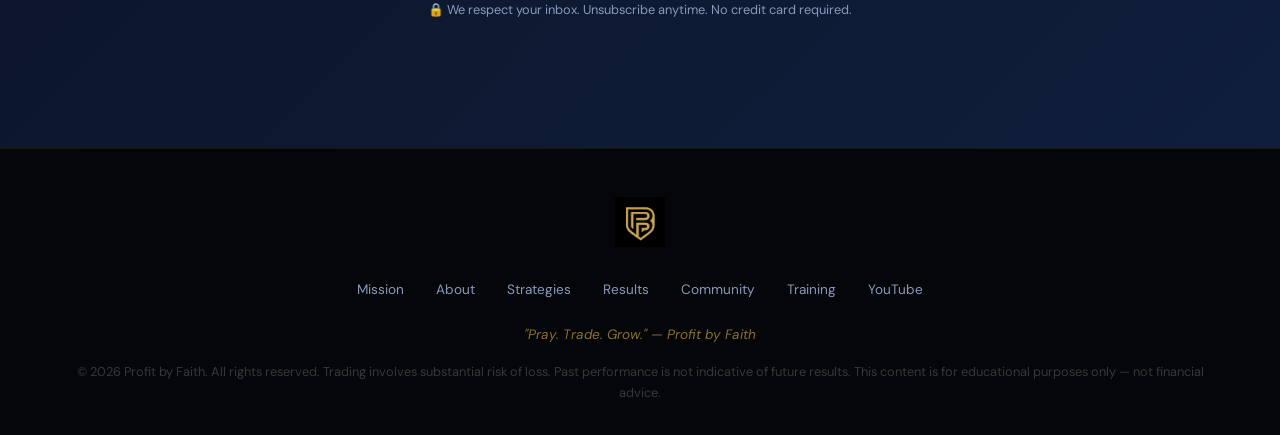
==== commit 155dfd74: "fix: correct live session time from 9:30 AM to 9:45 AM ET across site Co-Authored-By: Claude Sonnet " ====
--- a/index.html
+++ b/index.html
@@ -578,7 +578,7 @@
         <div id="pbf-cta-offline">
           <a href="https://www.youtube.com/@bullionaireDT" target="_blank" class="pbf-cta-live">
             <span class="yt-icon"></span>
-            Watch Us Live — M–F 9:30 AM ET
+            Watch Us Live — M–F 9:45 AM ET
           </a>
           <br><br>
           <a href="/trades" class="pbf-cta-secondary">View trade journal →</a>
@@ -611,7 +611,7 @@
         </div>
         <div class="pbf-stat-item">
           <span class="pbf-stat-num" style="color:var(--pbf-gold2)">LIVE</span>
-          <span class="pbf-stat-label">9:30 AM ET</span>
+          <span class="pbf-stat-label">9:45 AM ET</span>
         </div>
       </div>
     </div>
@@ -693,7 +693,7 @@
         <div class="pbf-overlay-icon">⚡</div>
         <div class="pbf-overlay-title">See It Live</div>
         <div class="pbf-overlay-sub">The Signal Analyzer activates when Mr. Bullionaire goes live. Join us every weekday morning.</div>
-        <div class="pbf-overlay-time">Live M–F · 9:30 AM ET</div>
+        <div class="pbf-overlay-time">Live M–F · 9:45 AM ET</div>
       </div>
 
     </div><!-- end widget -->
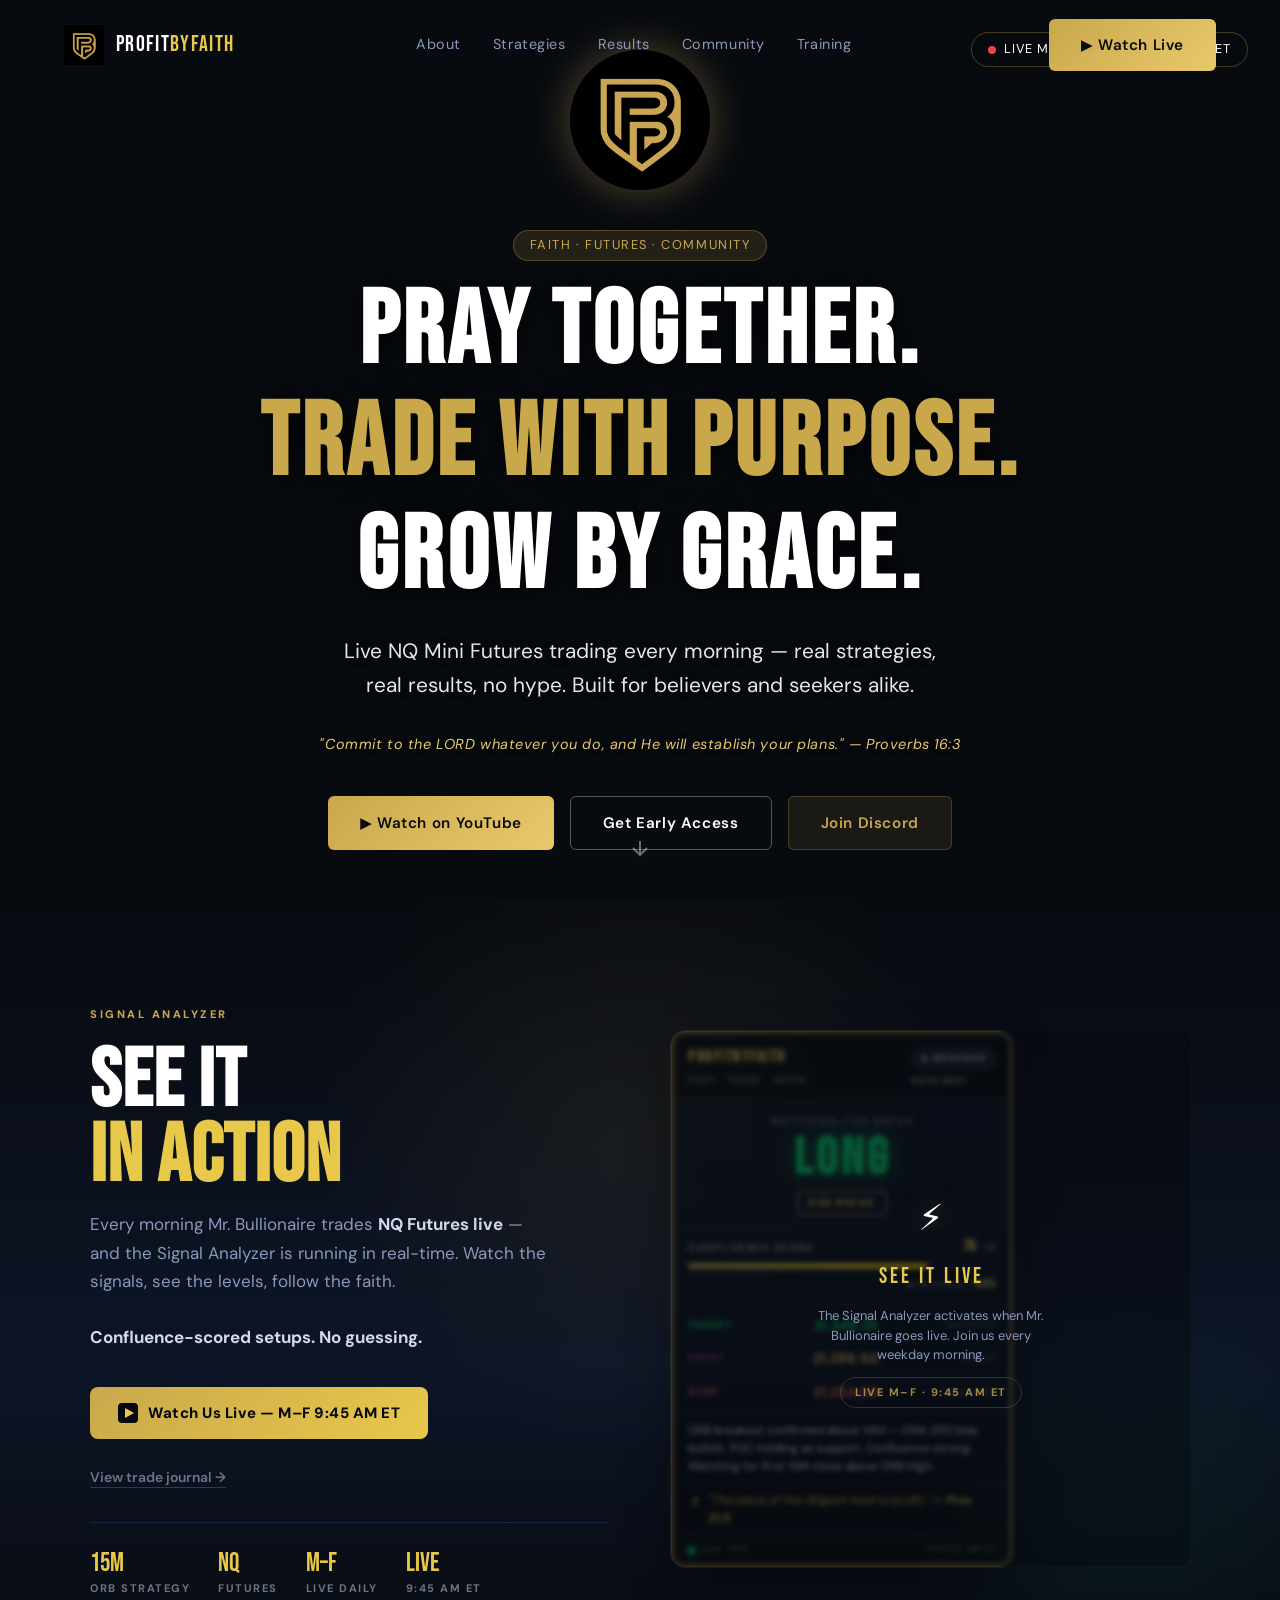
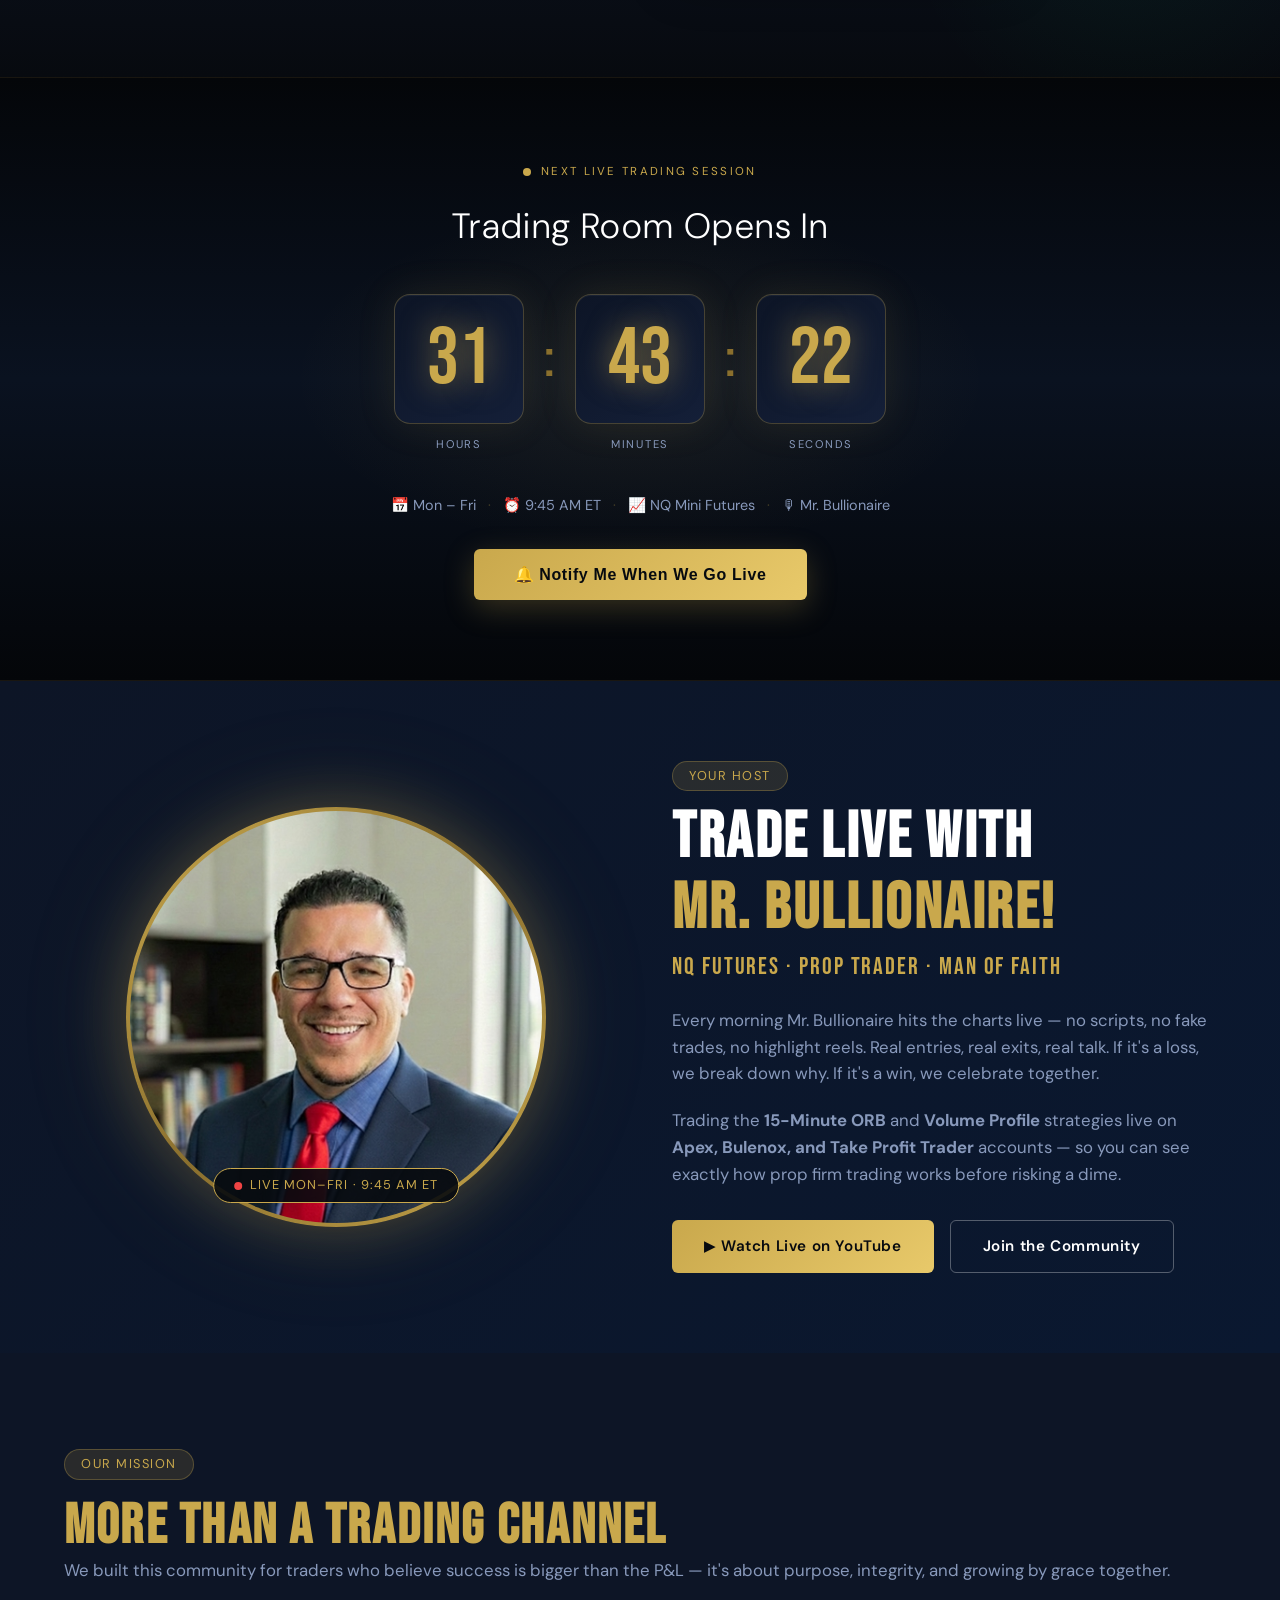
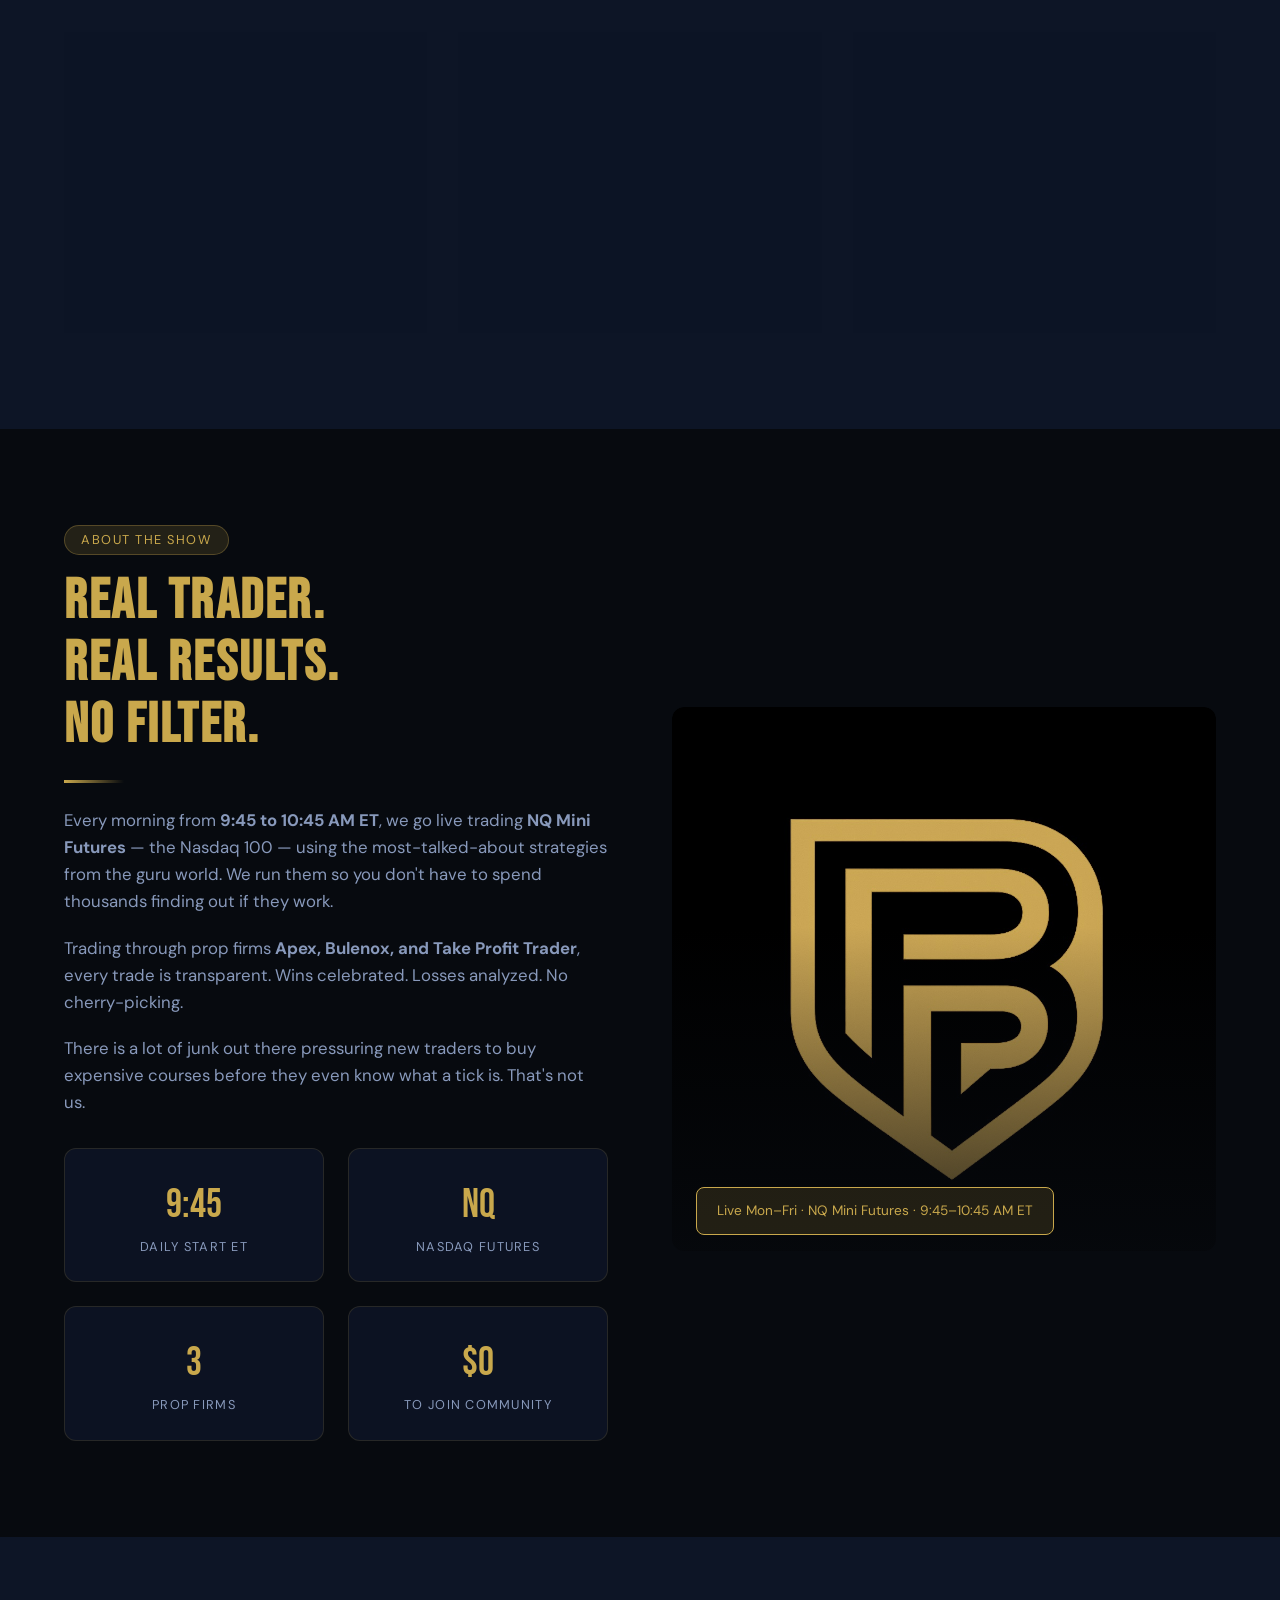
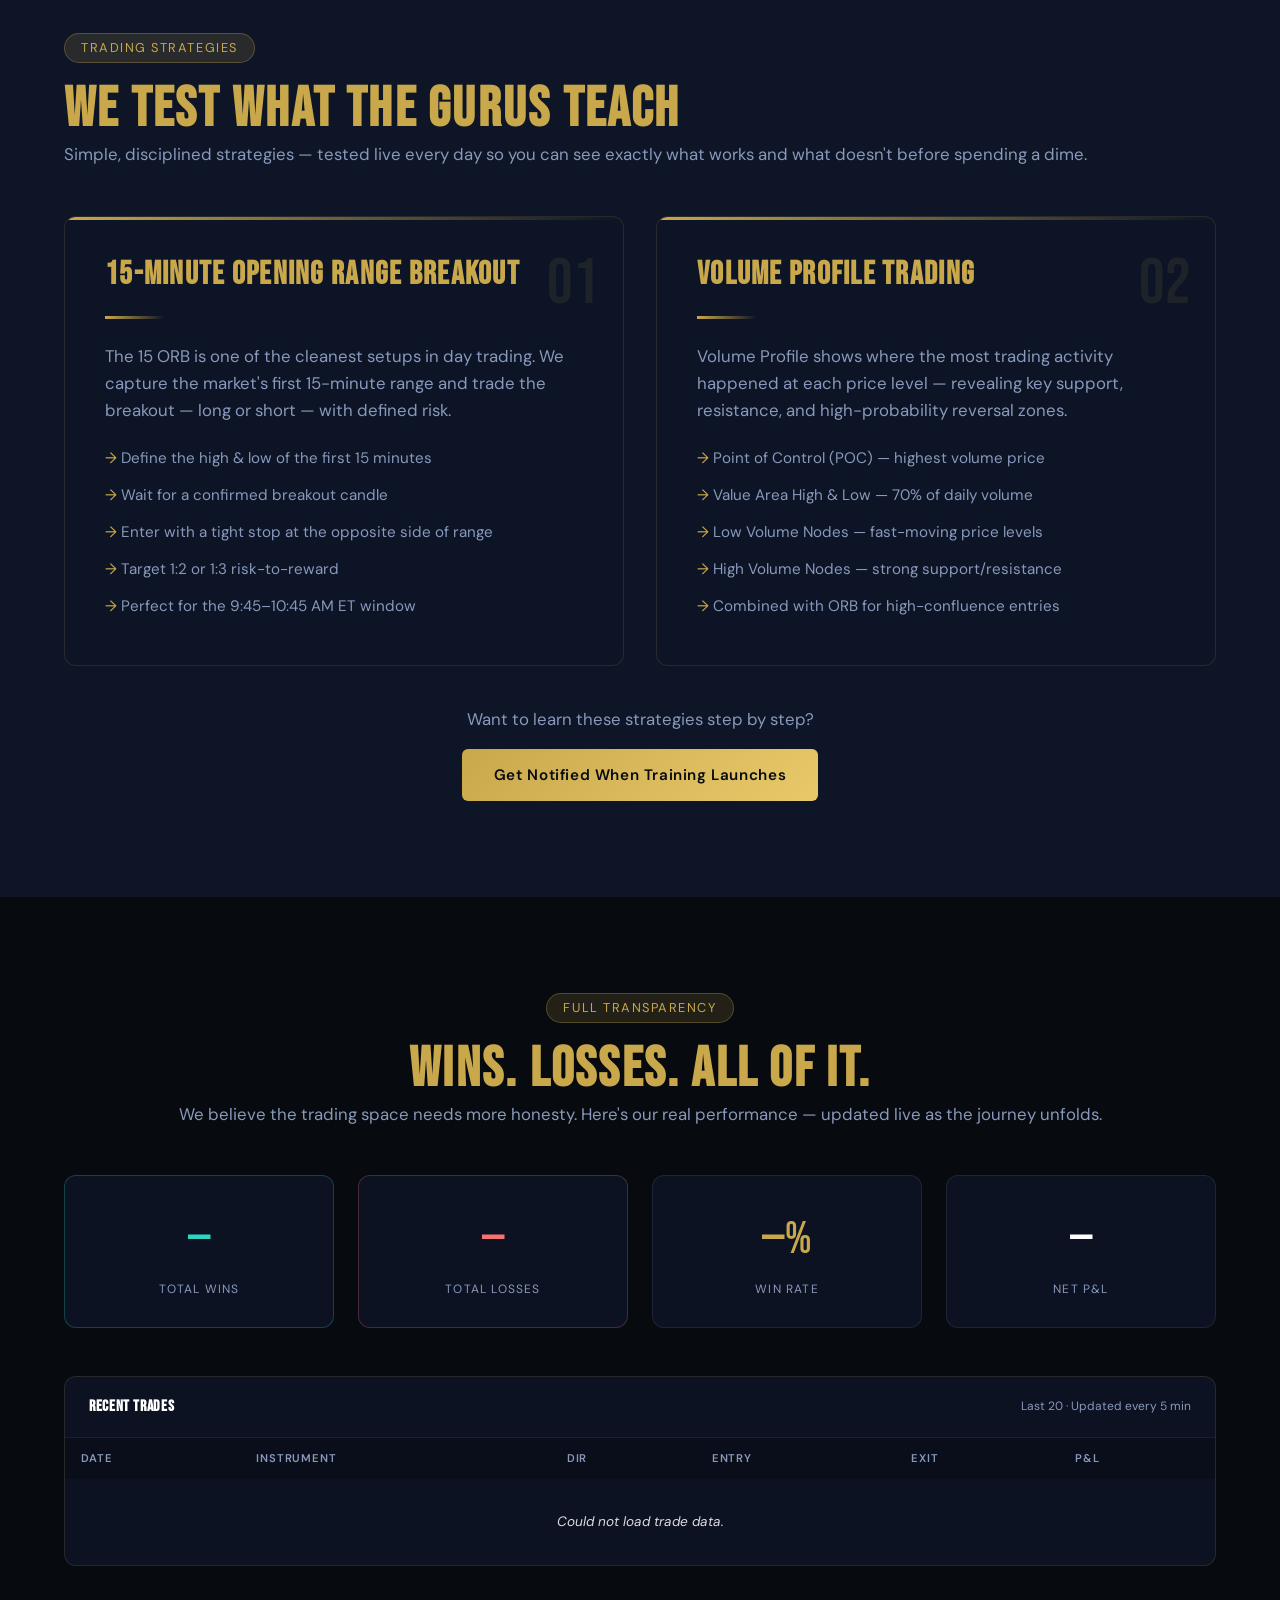
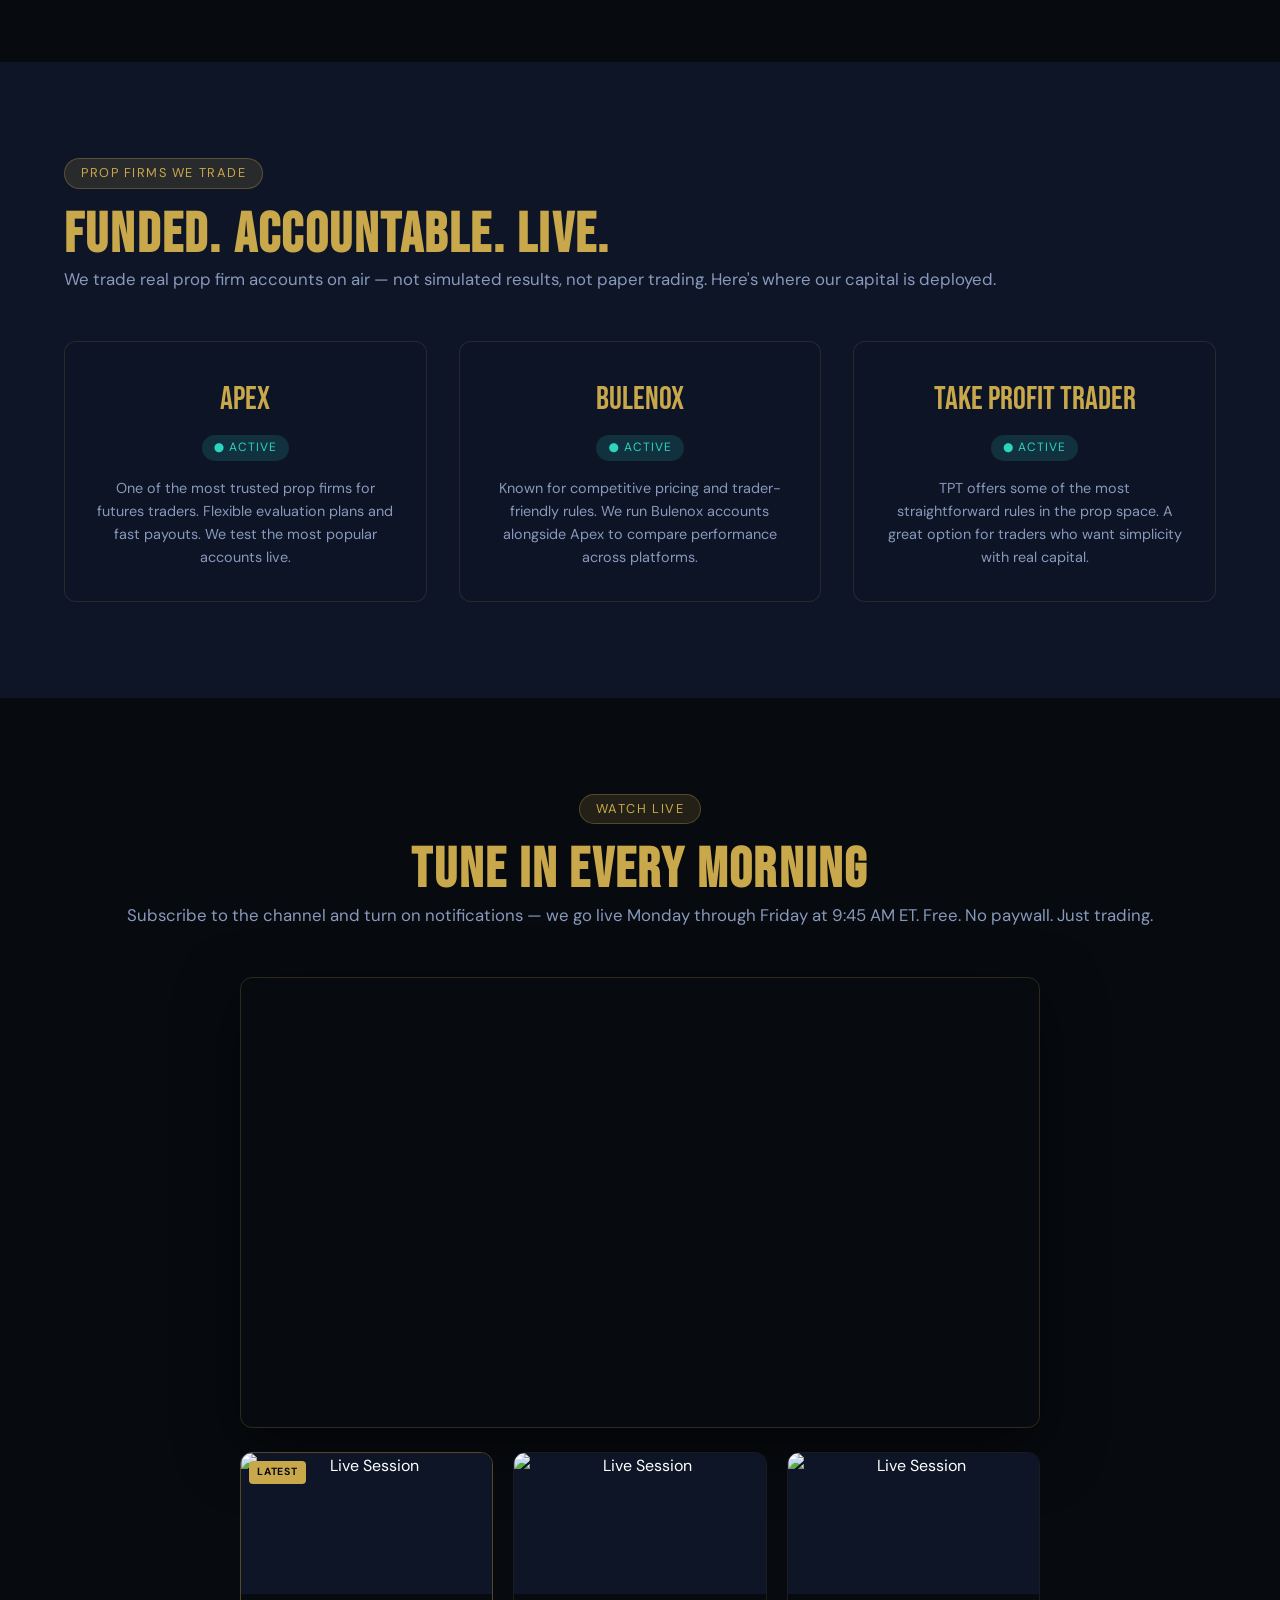
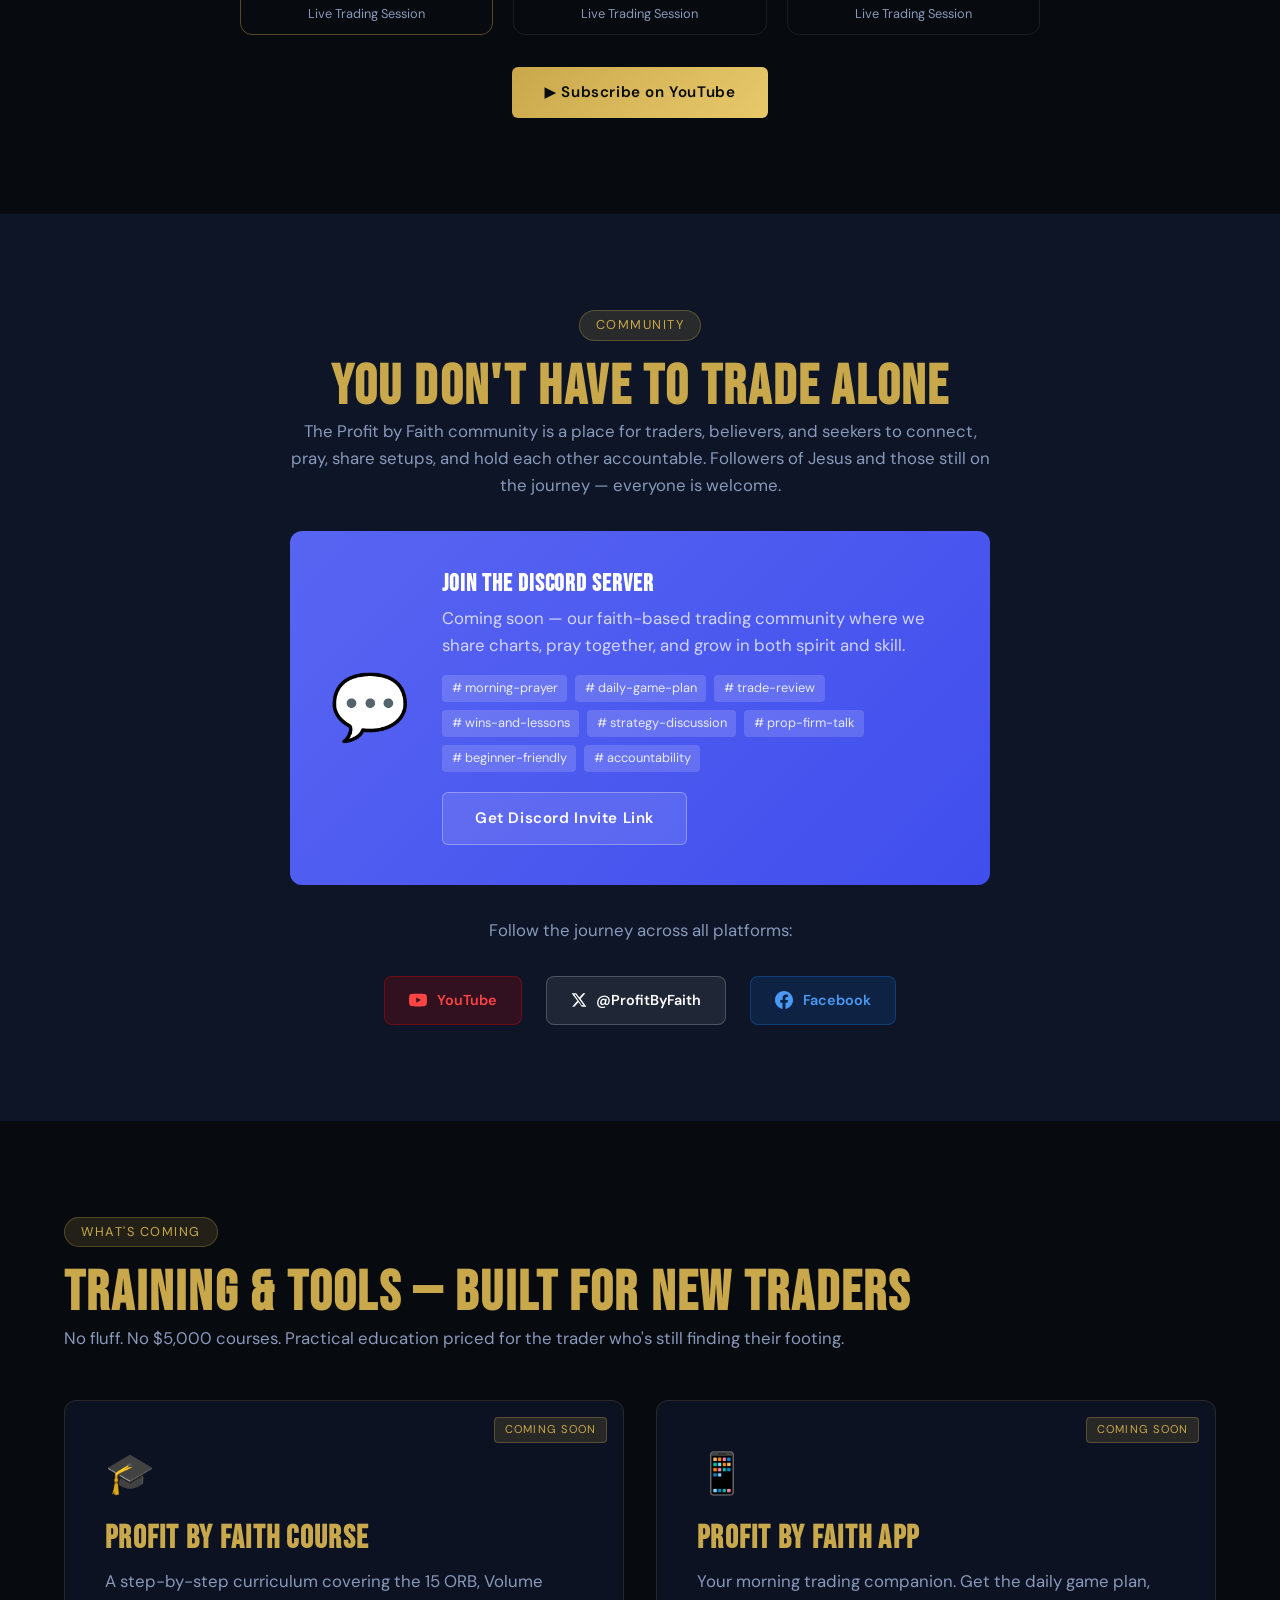
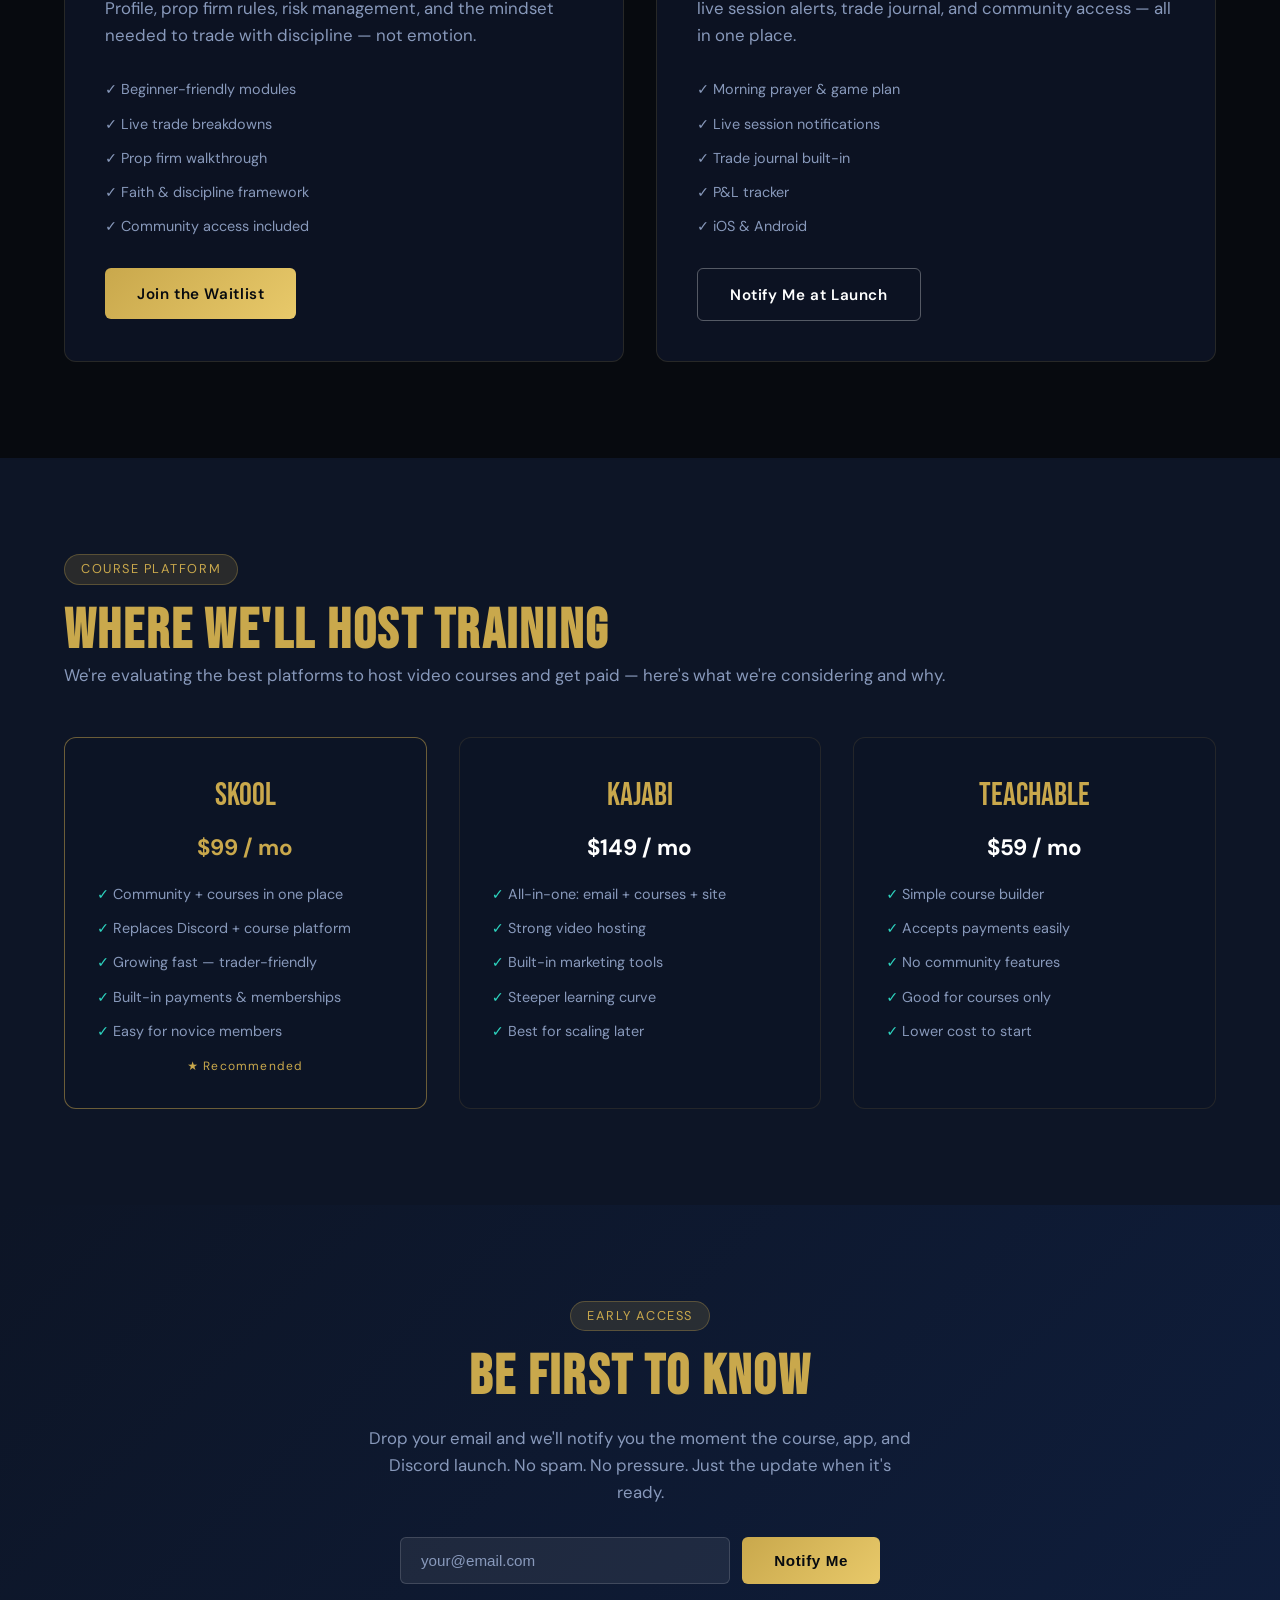
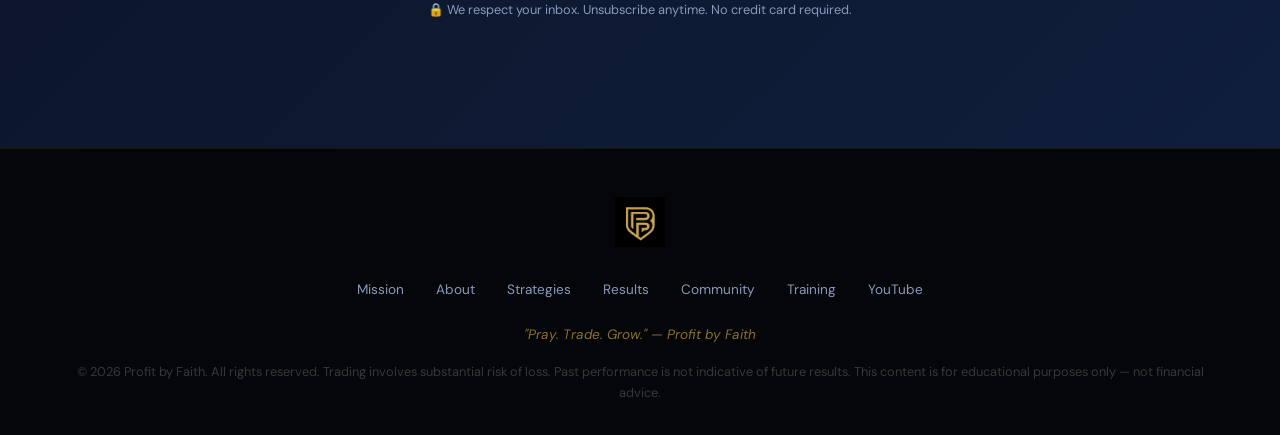
==== commit 7279cdd3: "feat: unify nav logo to PROFITBYFAITH (white + gold) across both headers Co-Authored-By: Claude Sonn" ====
--- a/index.html
+++ b/index.html
@@ -487,7 +487,7 @@
     <div class="container nav-inner">
       <a href="#" class="nav-logo">
         <img src="assets/PBF-LOGO-MAIN.jpg" alt="Profit by Faith Logo" />
-        <span>Profit by Faith</span>
+        <span style="font-family:'Bebas Neue',sans-serif;font-size:1.4rem;letter-spacing:0.06em;color:#fff;line-height:1;">PROFIT<span style="color:#e8c84a;">BYFAITH</span></span>
       </a>
       <div class="nav-links">
         <a href="#about">About</a>
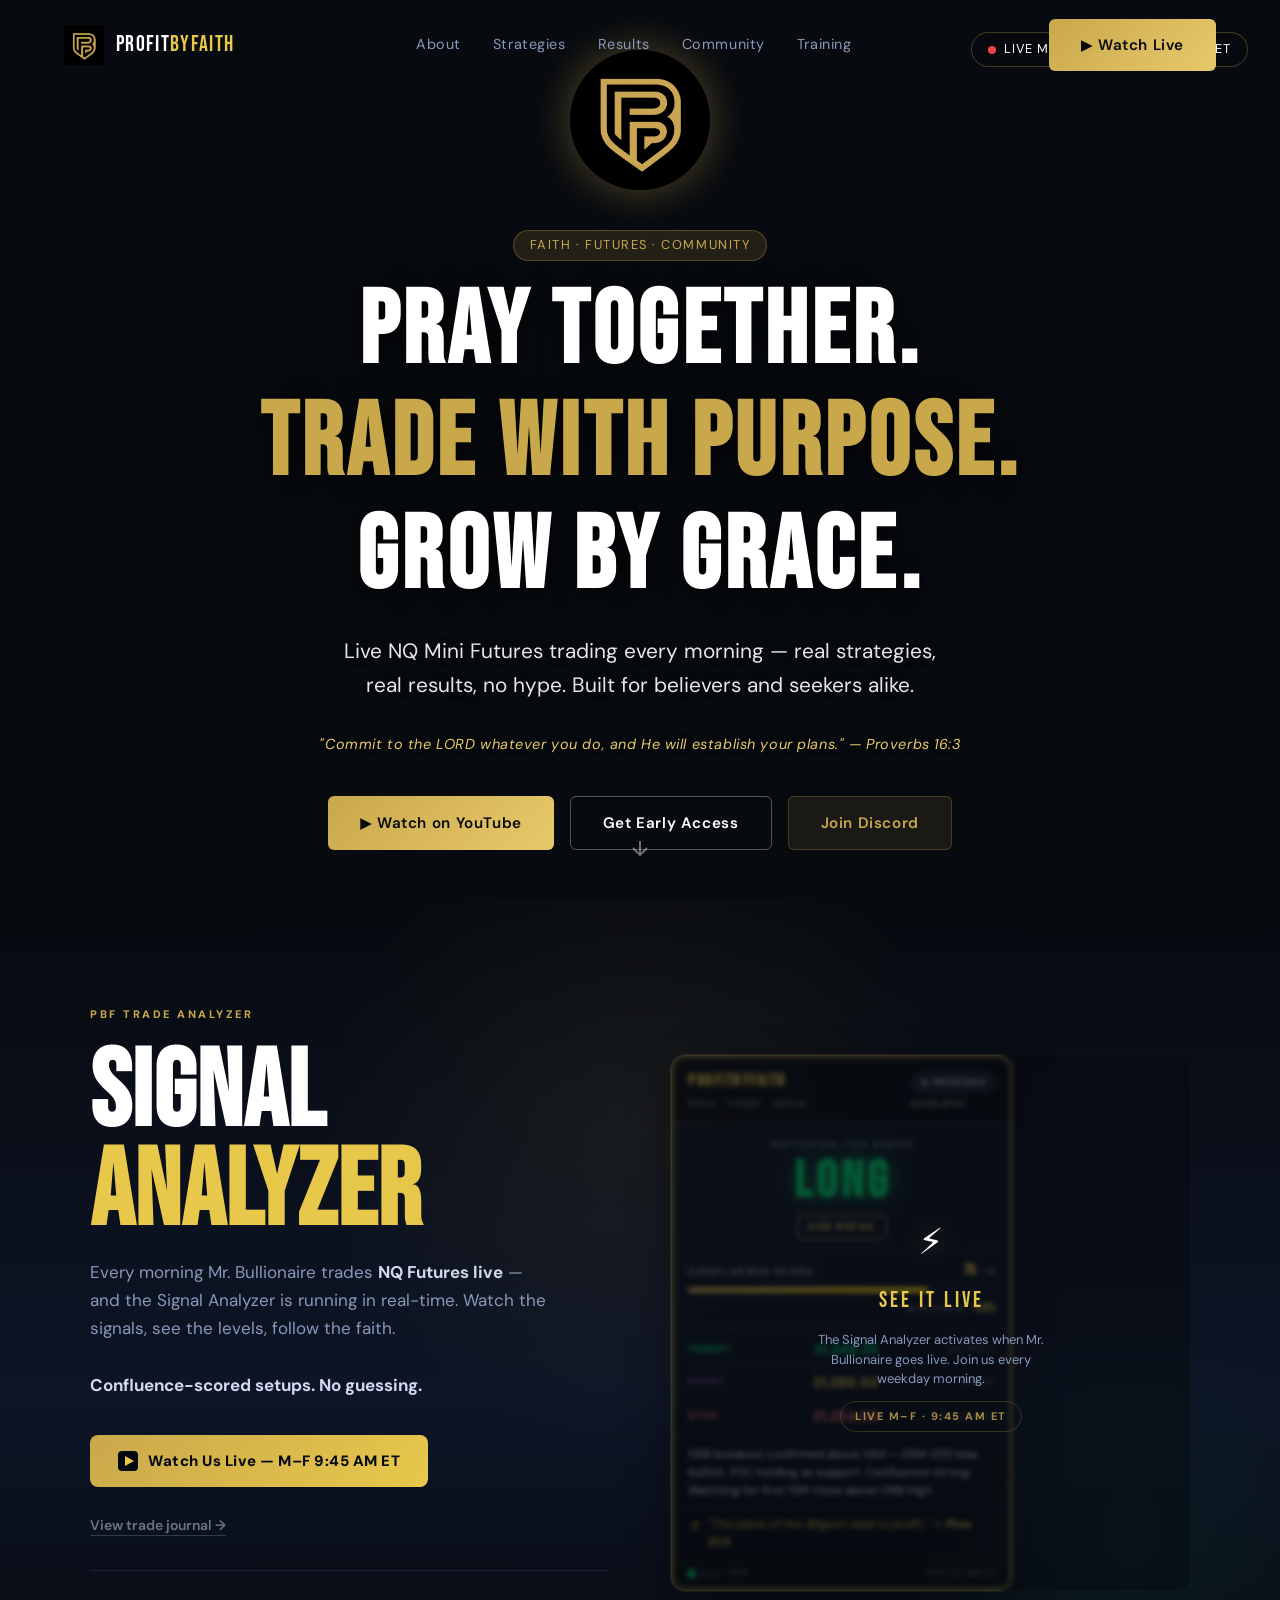
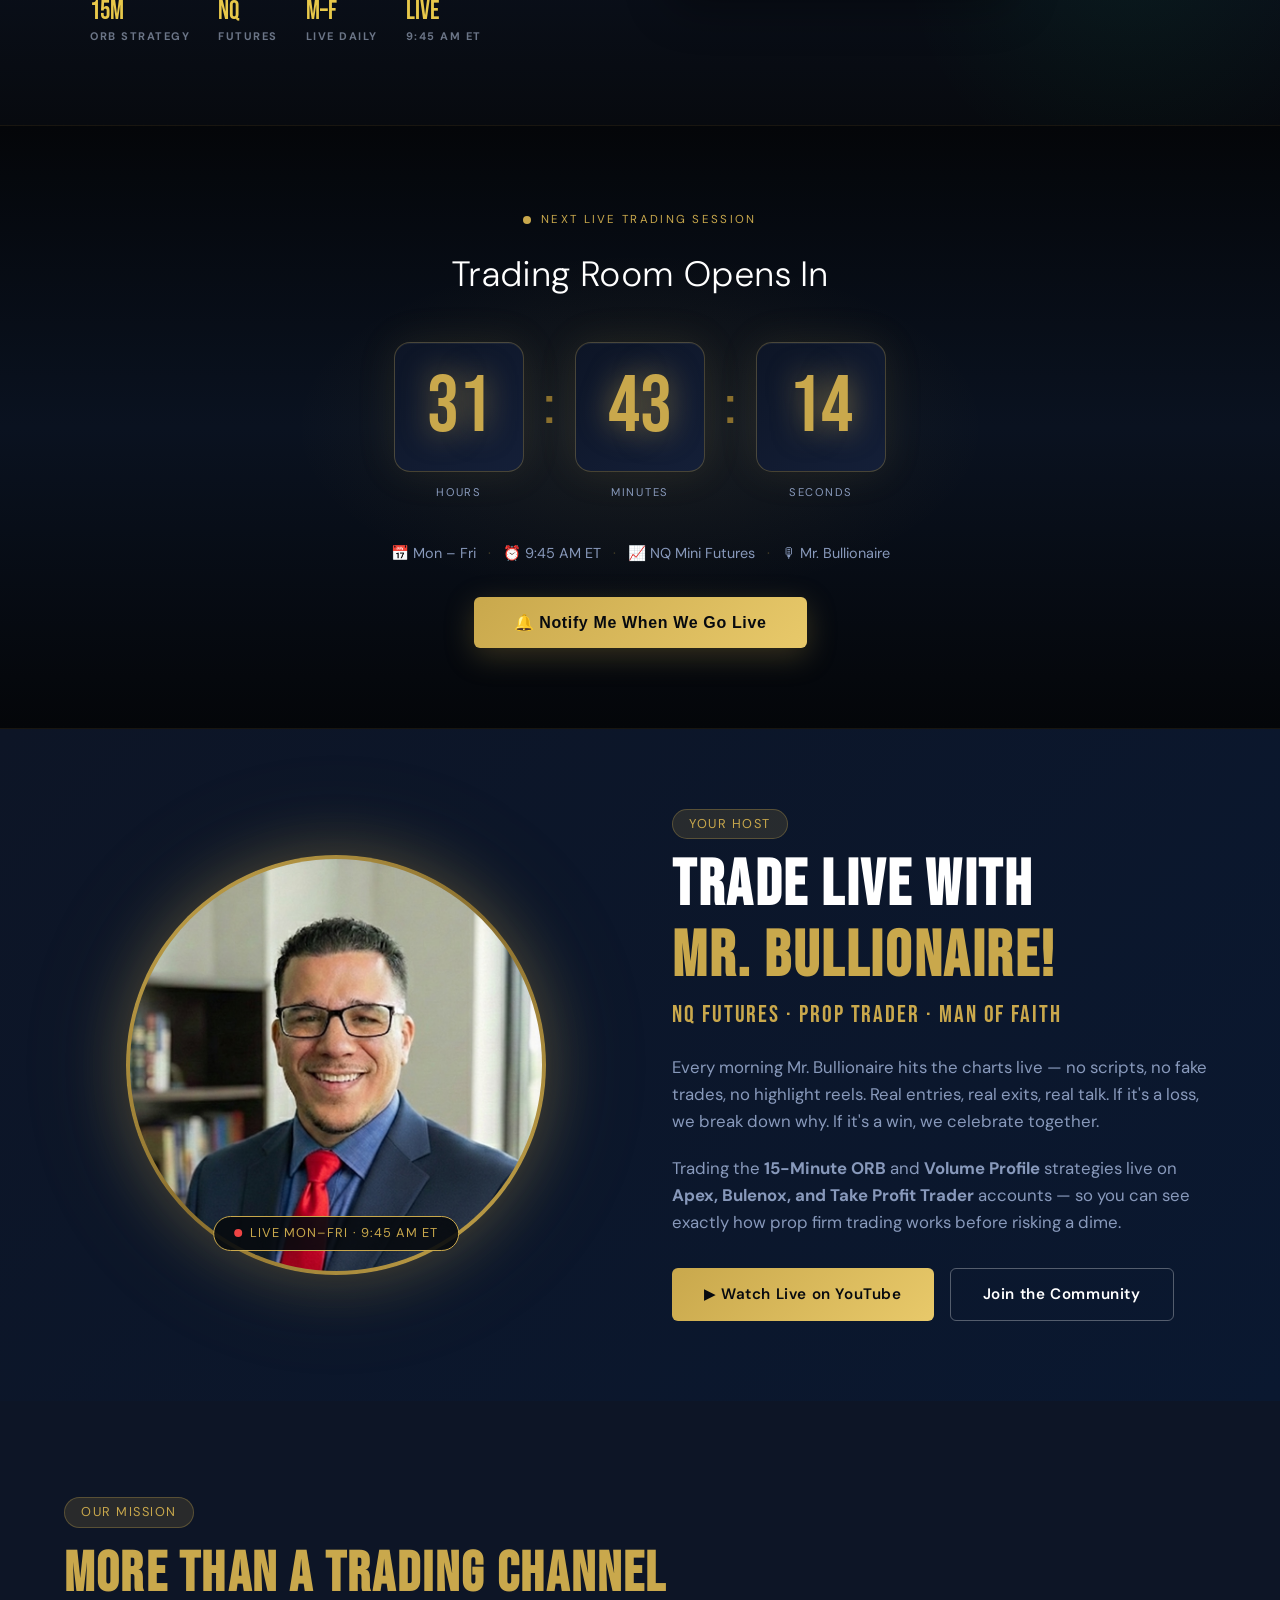
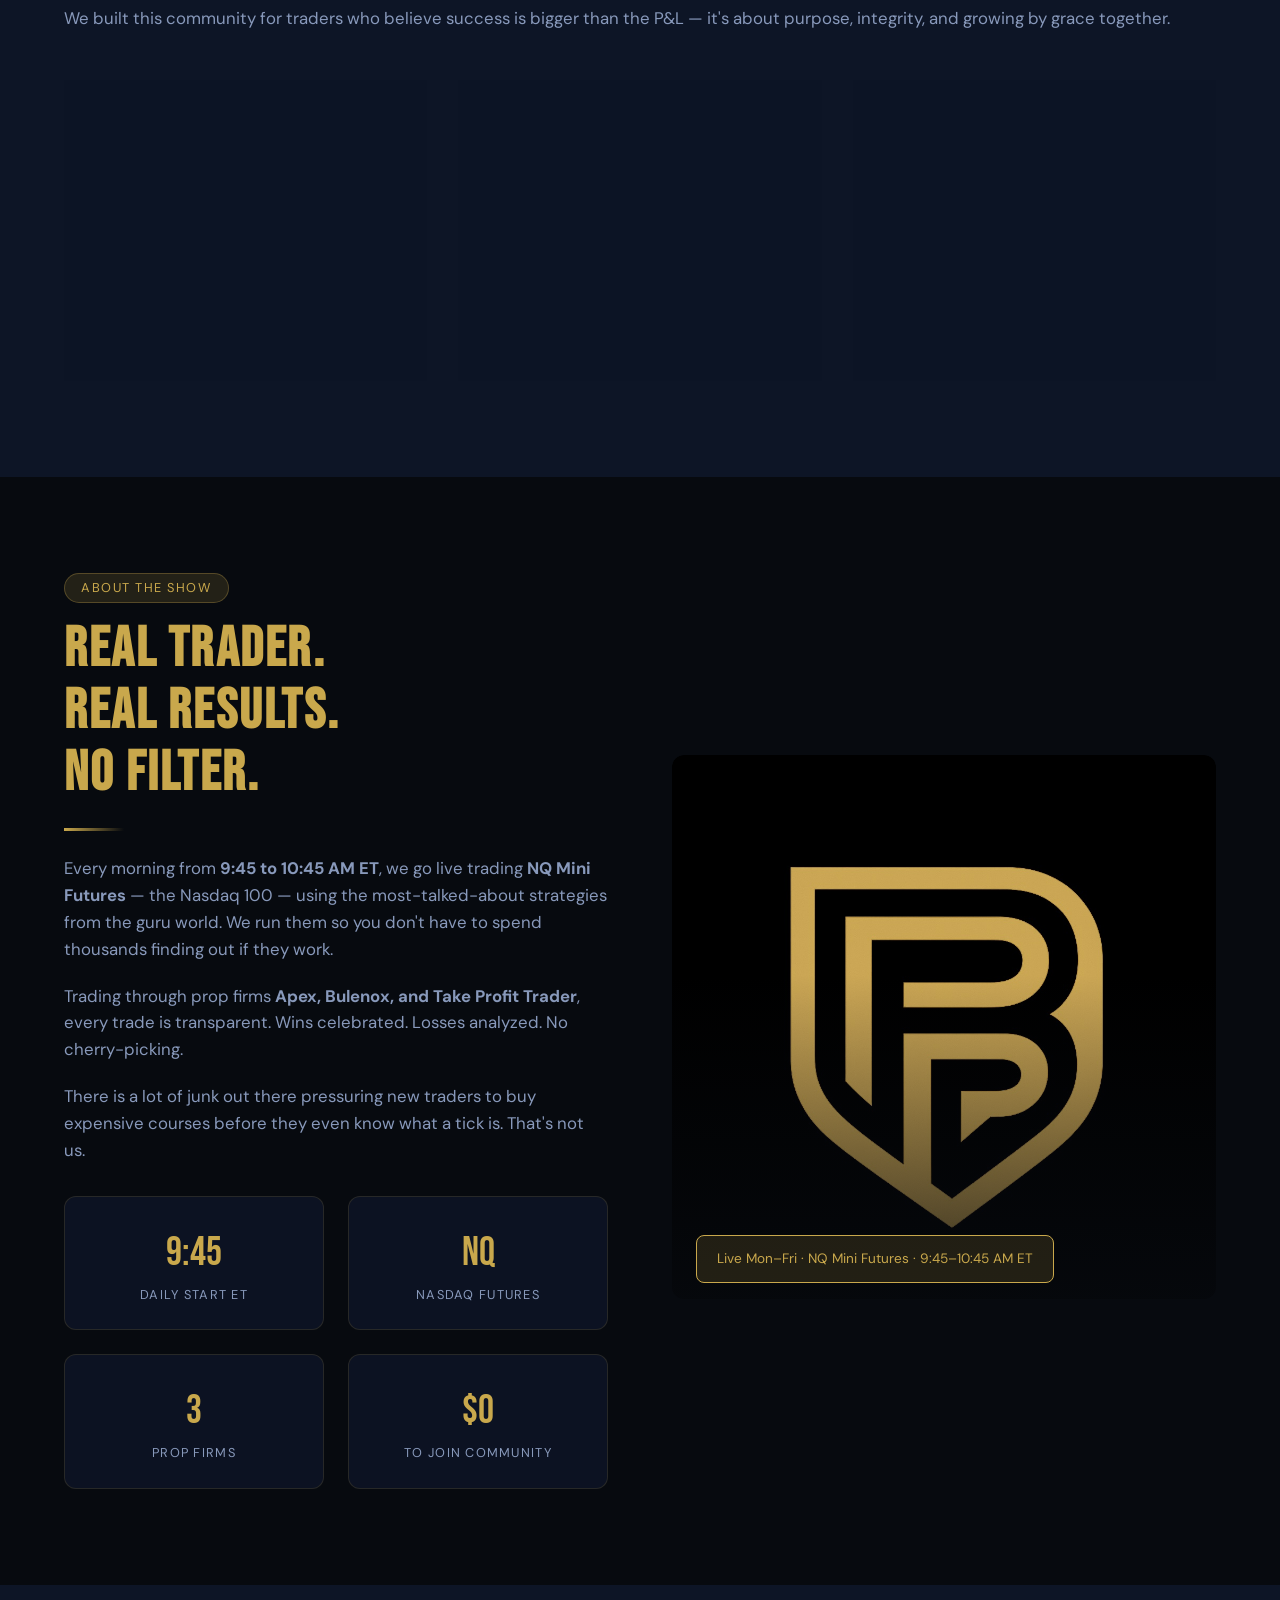
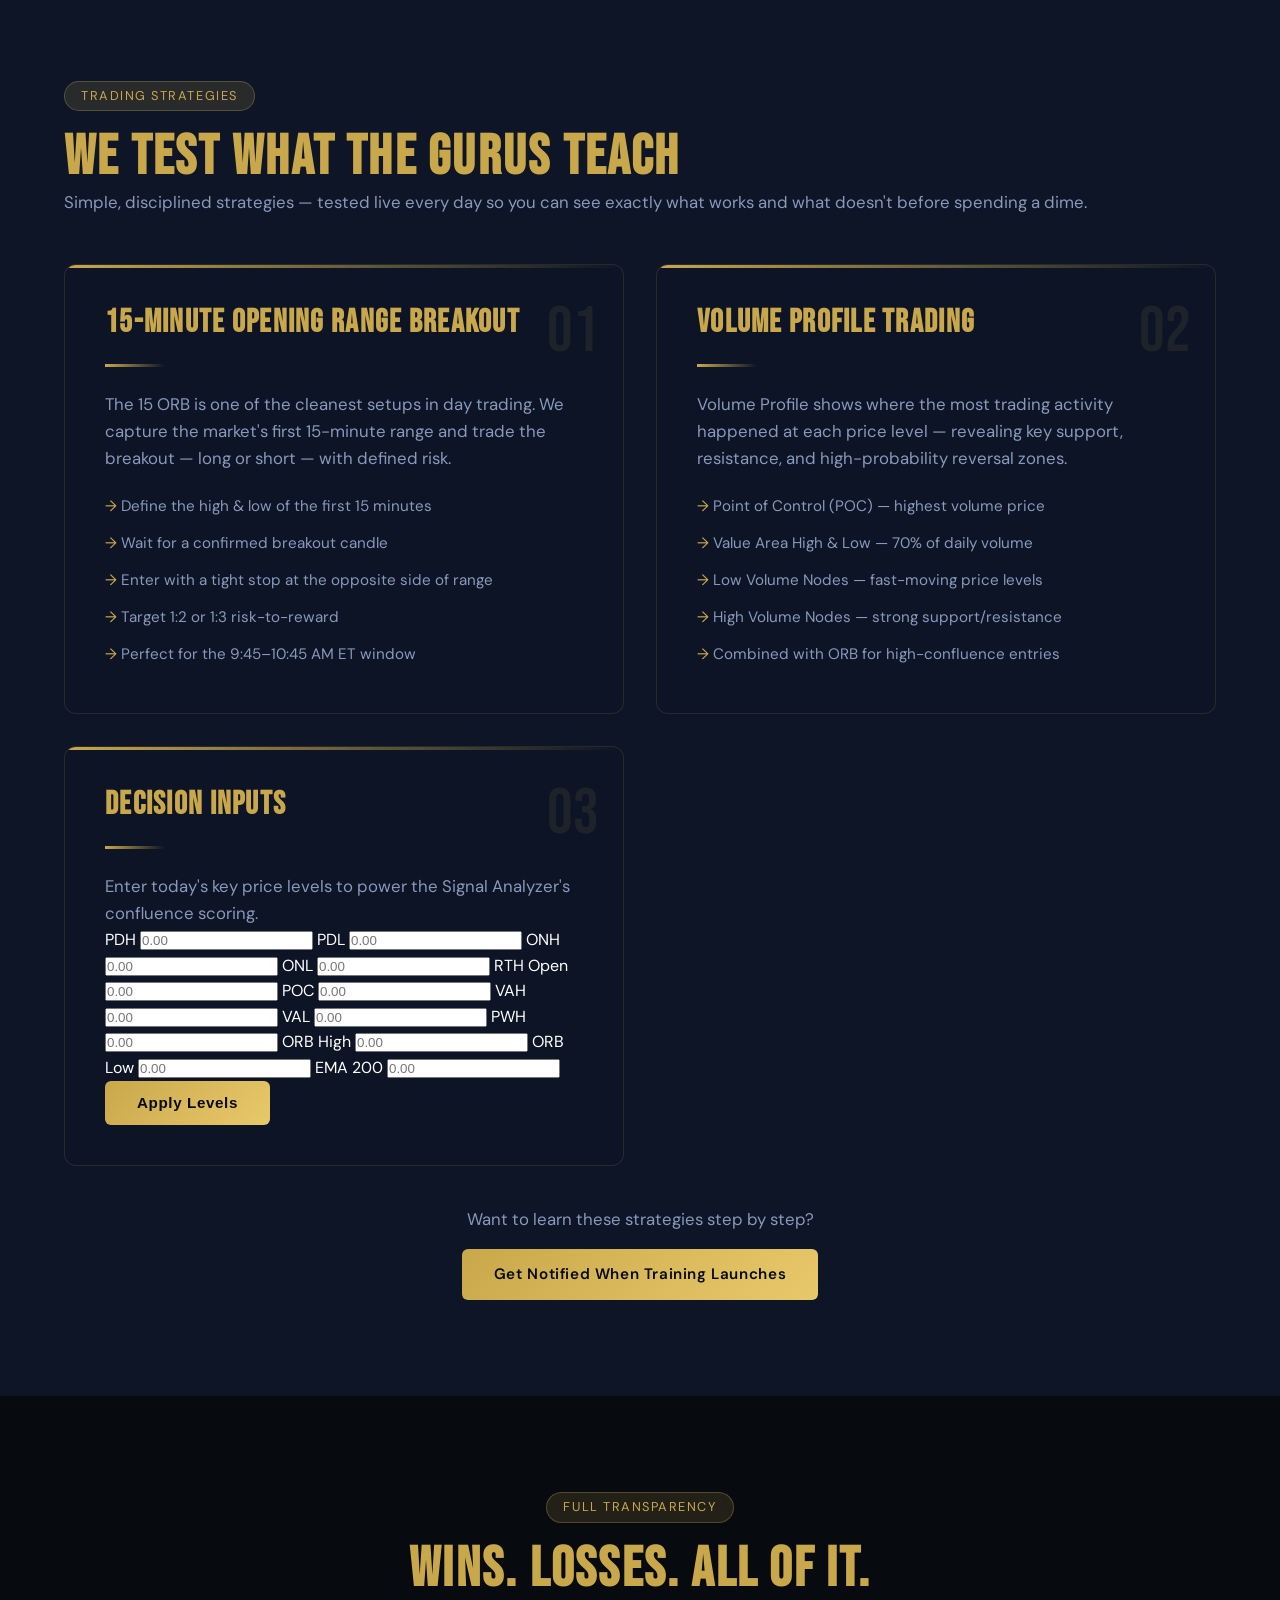
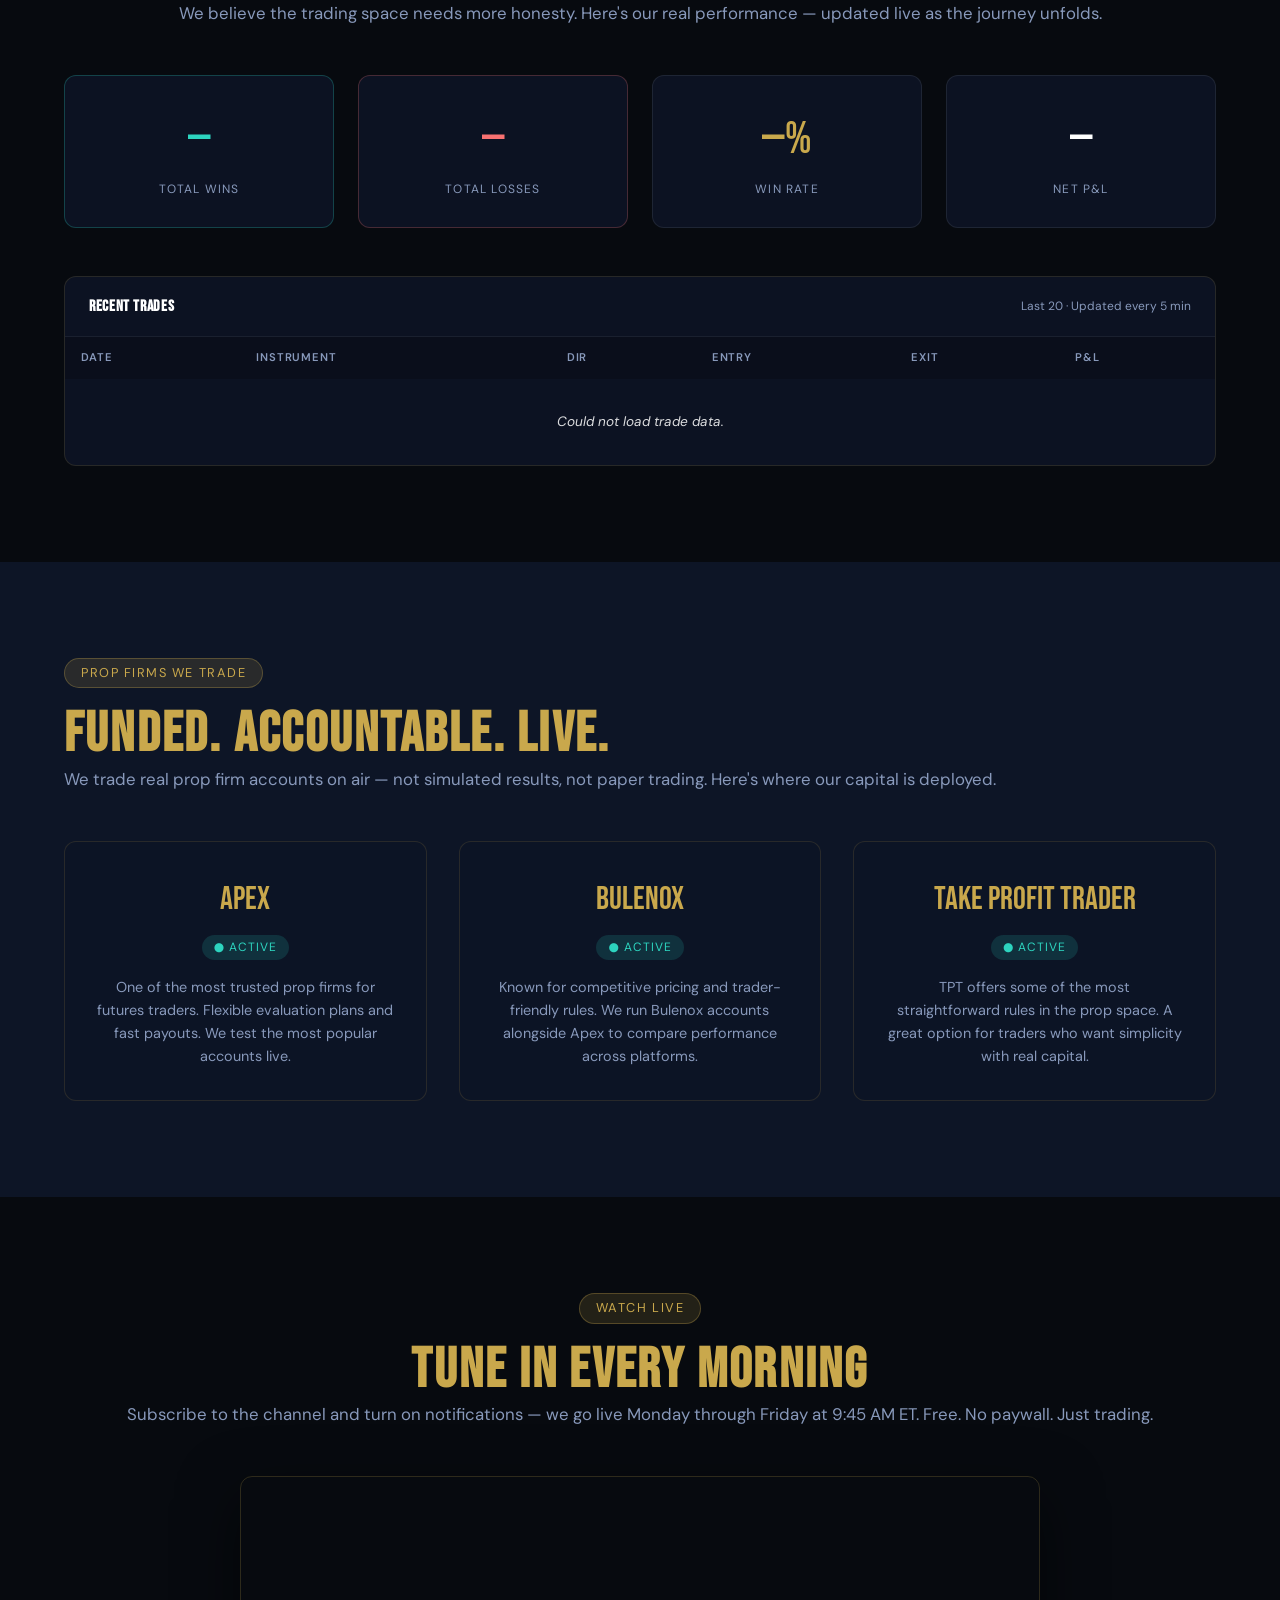
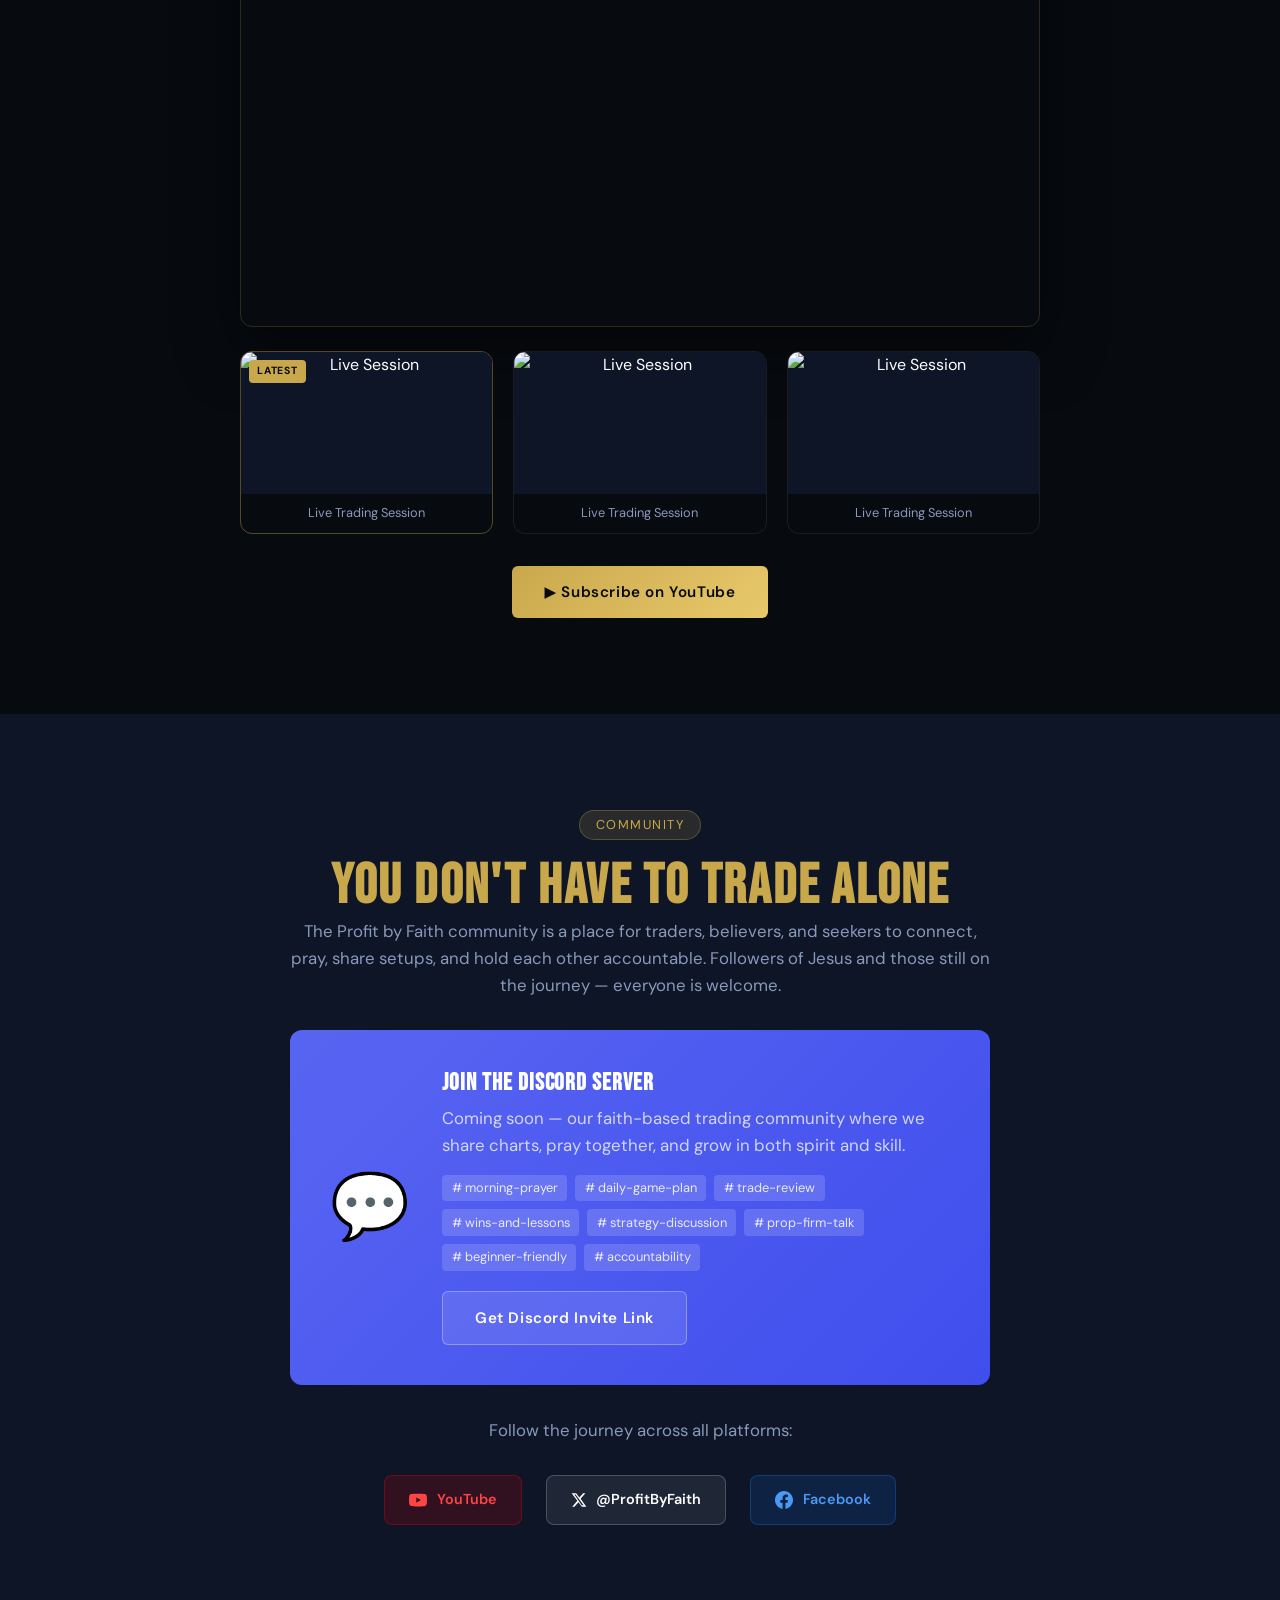
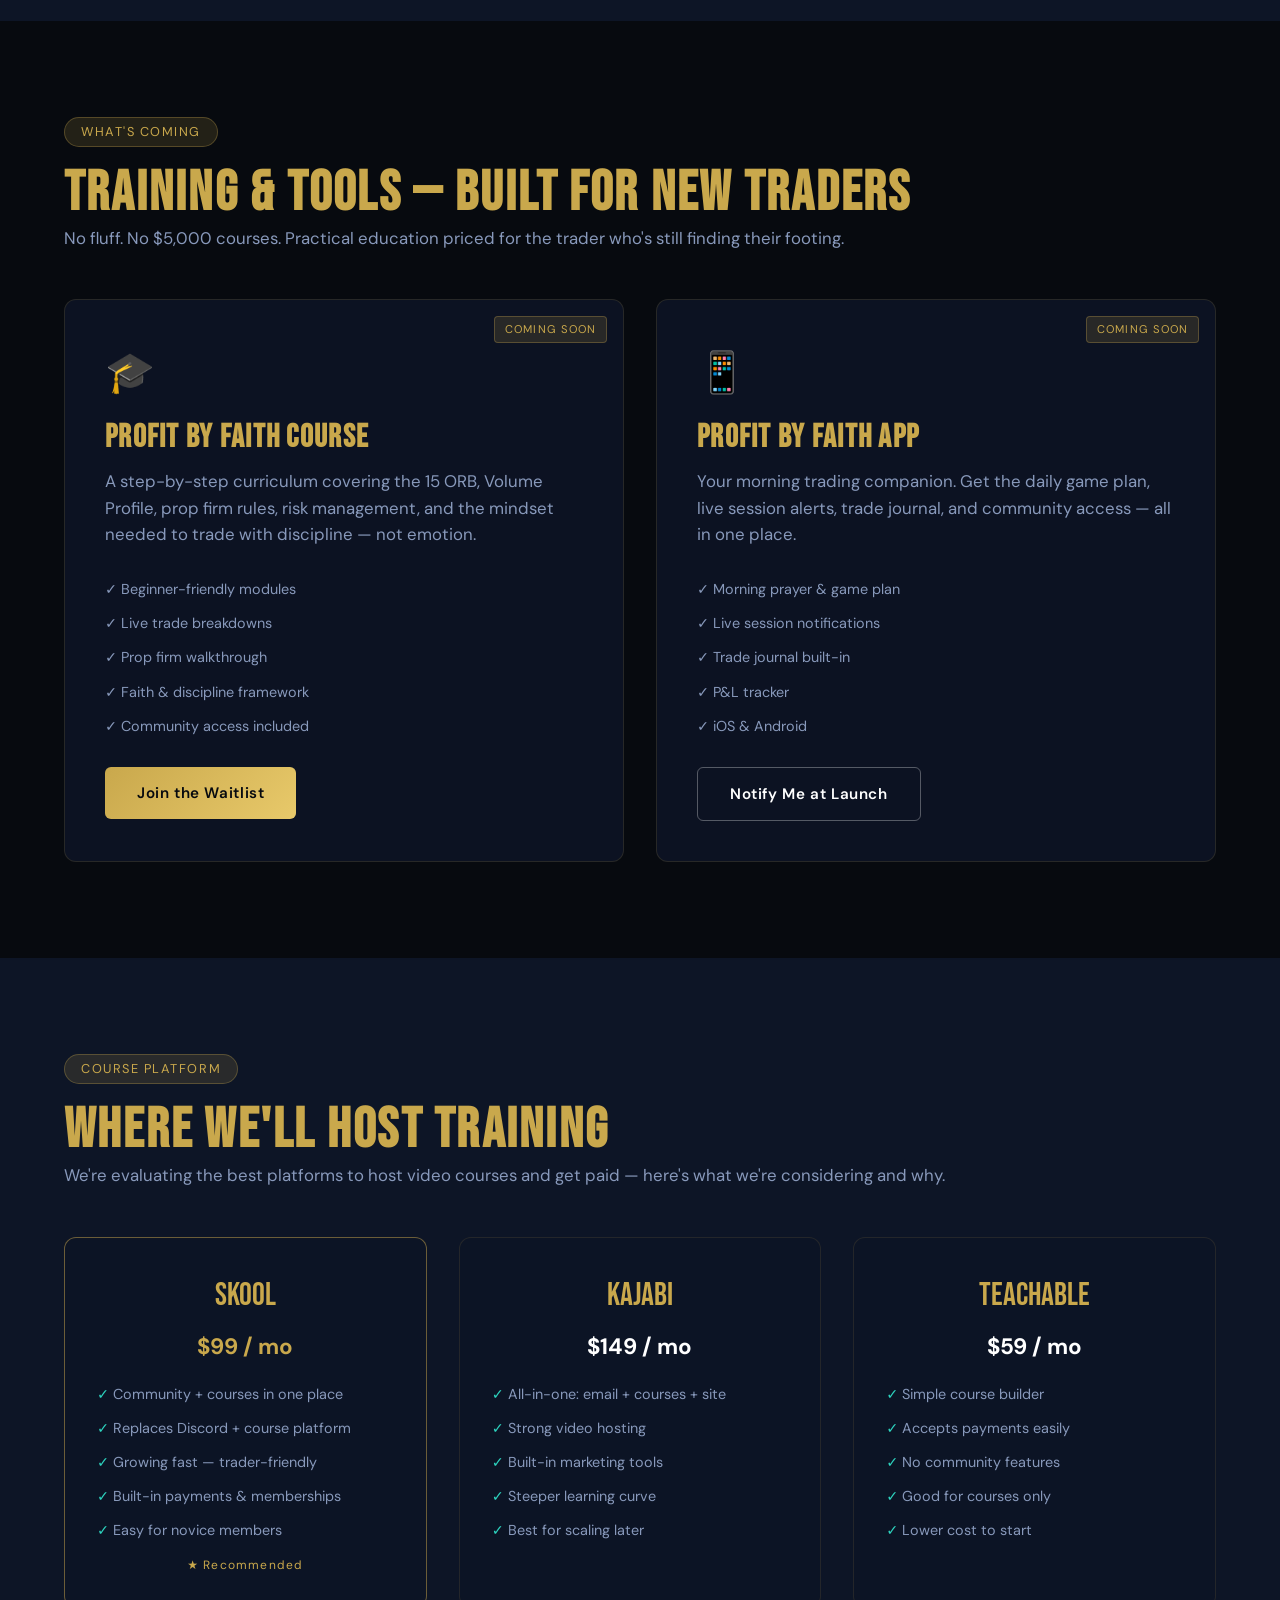
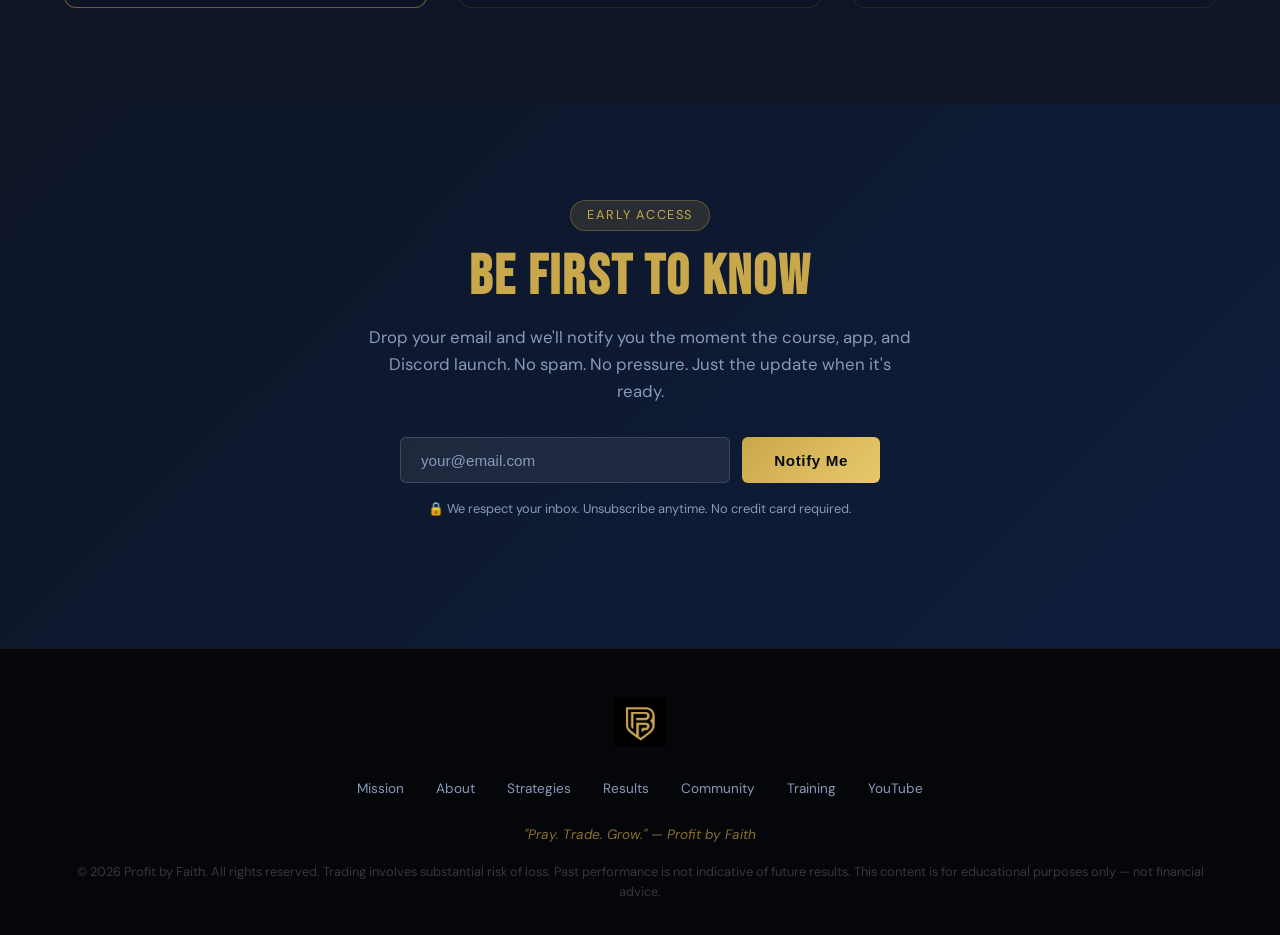
==== commit b6d4c99d: "feat: hero scale-up, PBF Trade Analyzer rename, Decision Inputs panel - Hero font-size clamp(48px,7v" ====
--- a/index.html
+++ b/index.html
@@ -1,4 +1,4 @@
-<!DOCTYPE html>
+﻿<!DOCTYPE html>
 <html lang="en">
 <head>
   <meta charset="UTF-8" />
@@ -107,7 +107,7 @@
 
 .pbf-hero-title {
   font-family: 'Bebas Neue', sans-serif;
-  font-size: clamp(48px, 7vw, 82px);
+  font-size: clamp(64px, 9vw, 108px);
   line-height: 0.92;
   color: #fff;
   margin: 0 0 16px;
@@ -561,10 +561,10 @@
 
       <div class="pbf-hero-eyebrow" id="pbf-eyebrow">
         <span class="dot-pulse"></span>
-        <span id="pbf-eyebrow-text">Signal Analyzer</span>
-      </div>
-
-      <h2 class="pbf-hero-title">See It<br><span>In Action</span></h2>
+        <span id="pbf-eyebrow-text">PBF Trade Analyzer</span>
+      </div>
+
+      <h2 class="pbf-hero-title">Signal<br><span>Analyzer</span></h2>
 
       <p class="pbf-hero-sub">
         Every morning Mr. Bullionaire trades <strong>NQ Futures live</strong> — and the Signal Analyzer is running in real-time.
@@ -922,6 +922,28 @@
           </ul>
         </div>
 
+
+        <div class="strategy-card decision-inputs" id="decision-inputs">
+          <div class="strategy-num">03</div>
+          <h3>Decision Inputs</h3>
+          <div class="divider"></div>
+          <p>Enter today's key price levels to power the Signal Analyzer's confluence scoring.</p>
+          <div class="di-fields">
+            <label class="di-label">PDH <input class="di-input" id="di-pdh" type="number" placeholder="0.00" step="0.25"></label>
+            <label class="di-label">PDL <input class="di-input" id="di-pdl" type="number" placeholder="0.00" step="0.25"></label>
+            <label class="di-label">ONH <input class="di-input" id="di-onh" type="number" placeholder="0.00" step="0.25"></label>
+            <label class="di-label">ONL <input class="di-input" id="di-onl" type="number" placeholder="0.00" step="0.25"></label>
+            <label class="di-label">RTH Open <input class="di-input" id="di-rth" type="number" placeholder="0.00" step="0.25"></label>
+            <label class="di-label">POC <input class="di-input" id="di-poc" type="number" placeholder="0.00" step="0.25"></label>
+            <label class="di-label">VAH <input class="di-input" id="di-vah" type="number" placeholder="0.00" step="0.25"></label>
+            <label class="di-label">VAL <input class="di-input" id="di-val" type="number" placeholder="0.00" step="0.25"></label>
+            <label class="di-label">PWH <input class="di-input" id="di-pwh" type="number" placeholder="0.00" step="0.25"></label>
+            <label class="di-label">ORB High <input class="di-input" id="di-orb-h" type="number" placeholder="0.00" step="0.25"></label>
+            <label class="di-label">ORB Low <input class="di-input" id="di-orb-l" type="number" placeholder="0.00" step="0.25"></label>
+            <label class="di-label">EMA 200 <input class="di-input" id="di-ema200" type="number" placeholder="0.00" step="0.25"></label>
+          </div>
+          <button class="btn btn-gold di-apply" id="di-apply-btn">Apply Levels</button>
+        </div>
       </div>
       <div style="text-align:center; margin-top:2.5rem;">
         <p style="margin-bottom:1rem;">Want to learn these strategies step by step?</p>
@@ -1506,5 +1528,6 @@
 }
 setInterval(rotateVerse, 14000);
 </script>
+  <script src="pbf-patch.js?v=1"></script>
 </body>
 </html>
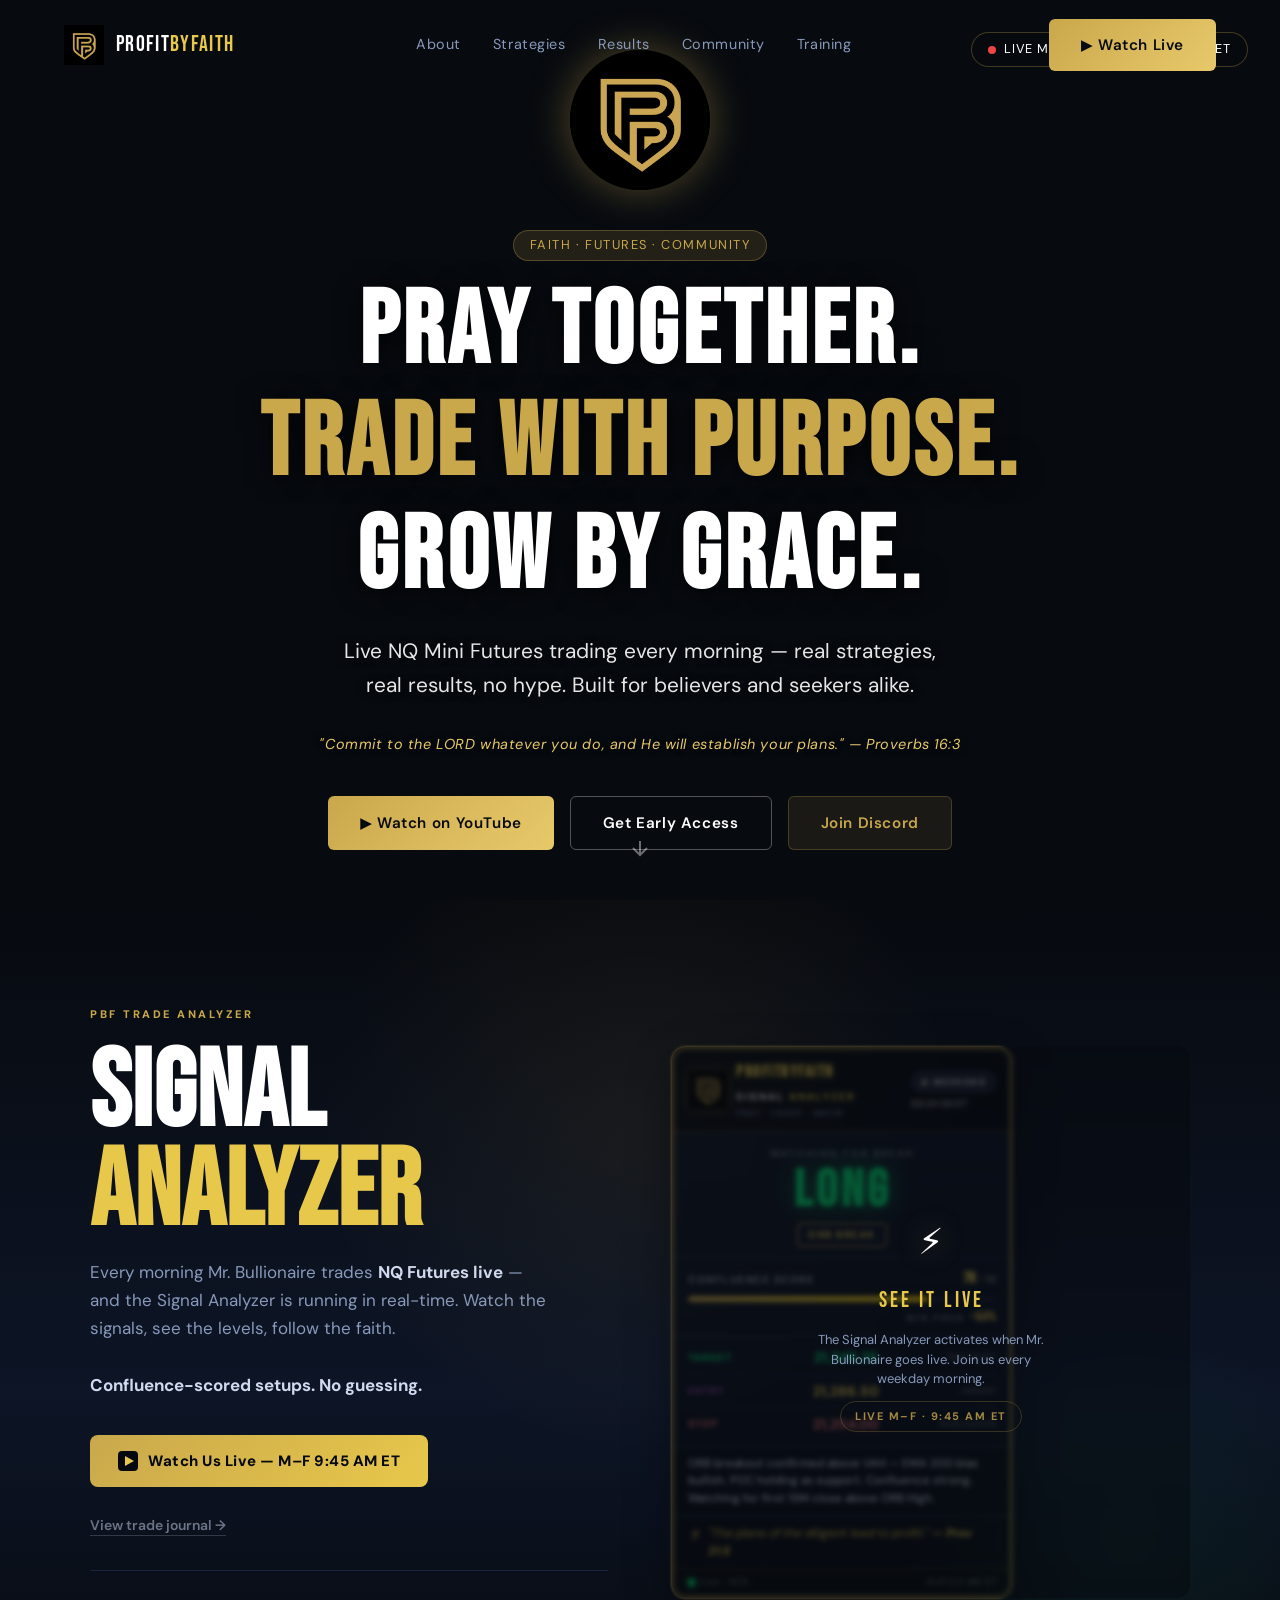
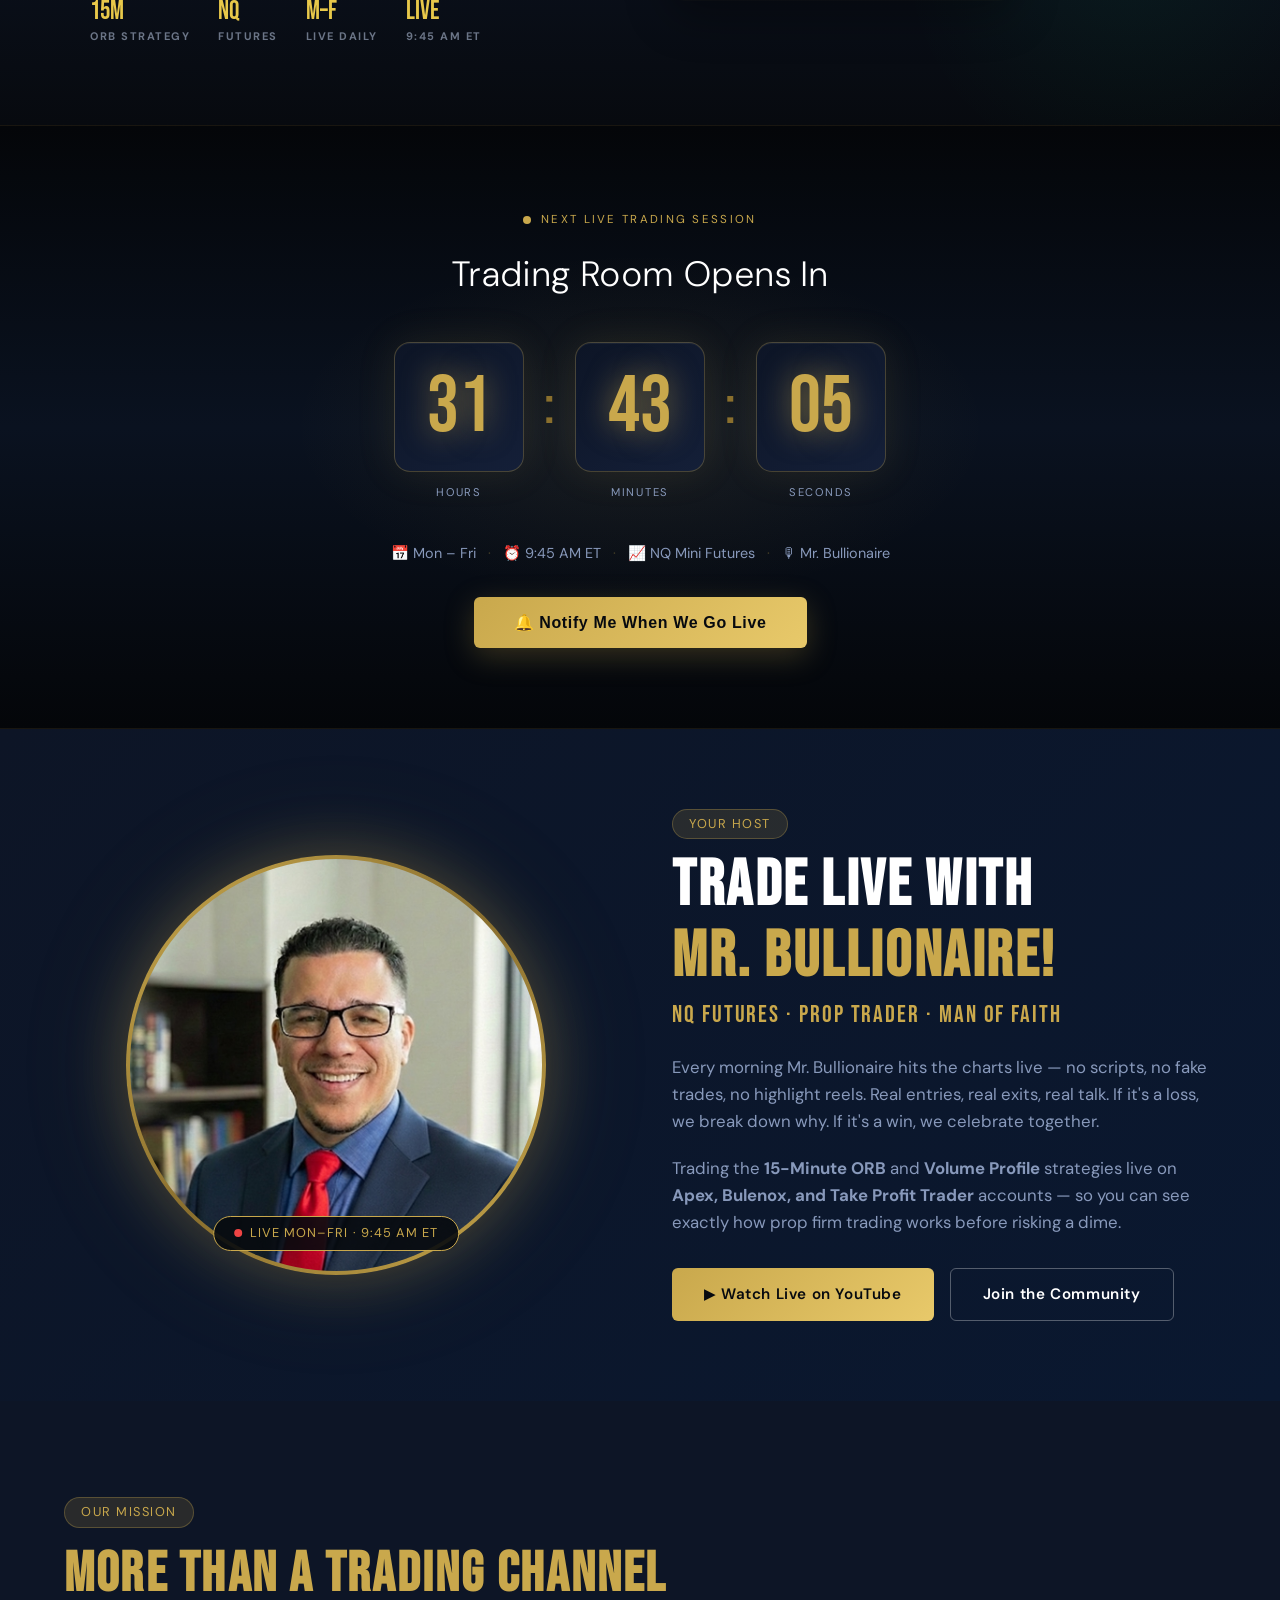
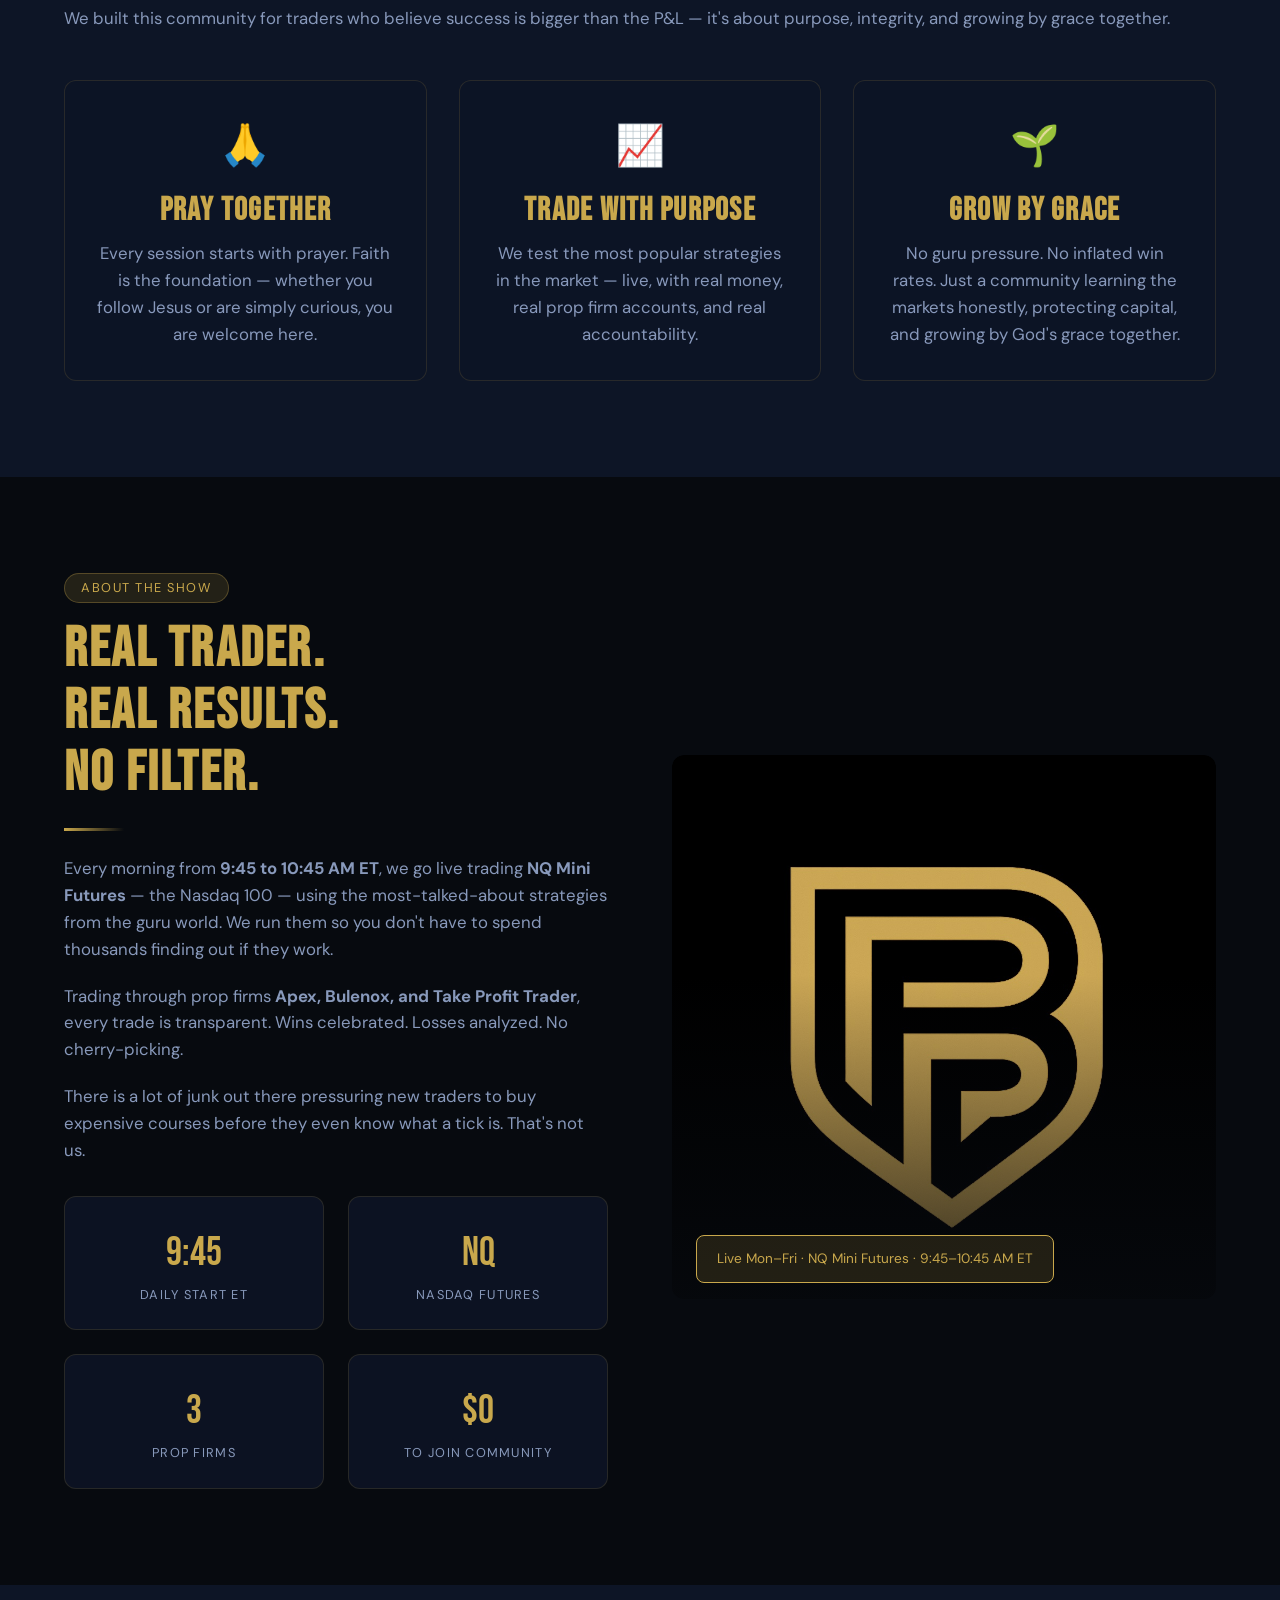
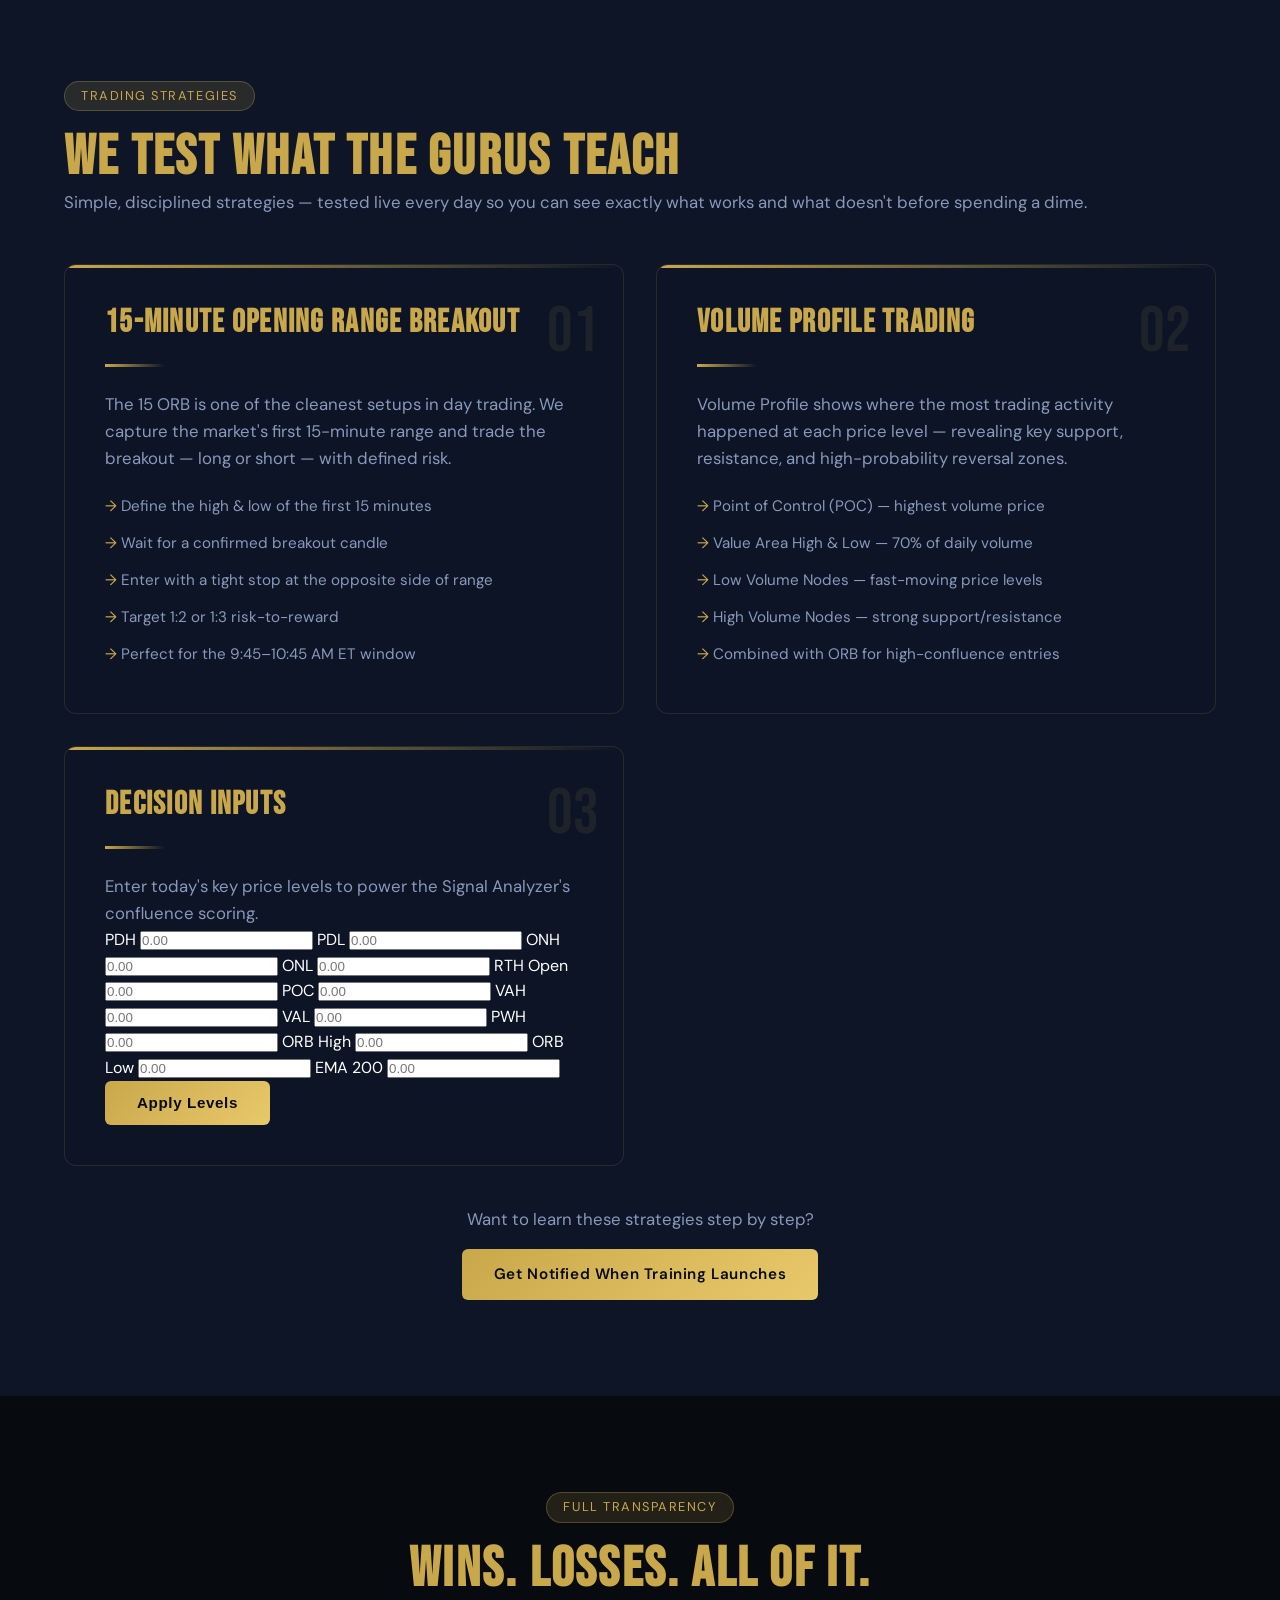
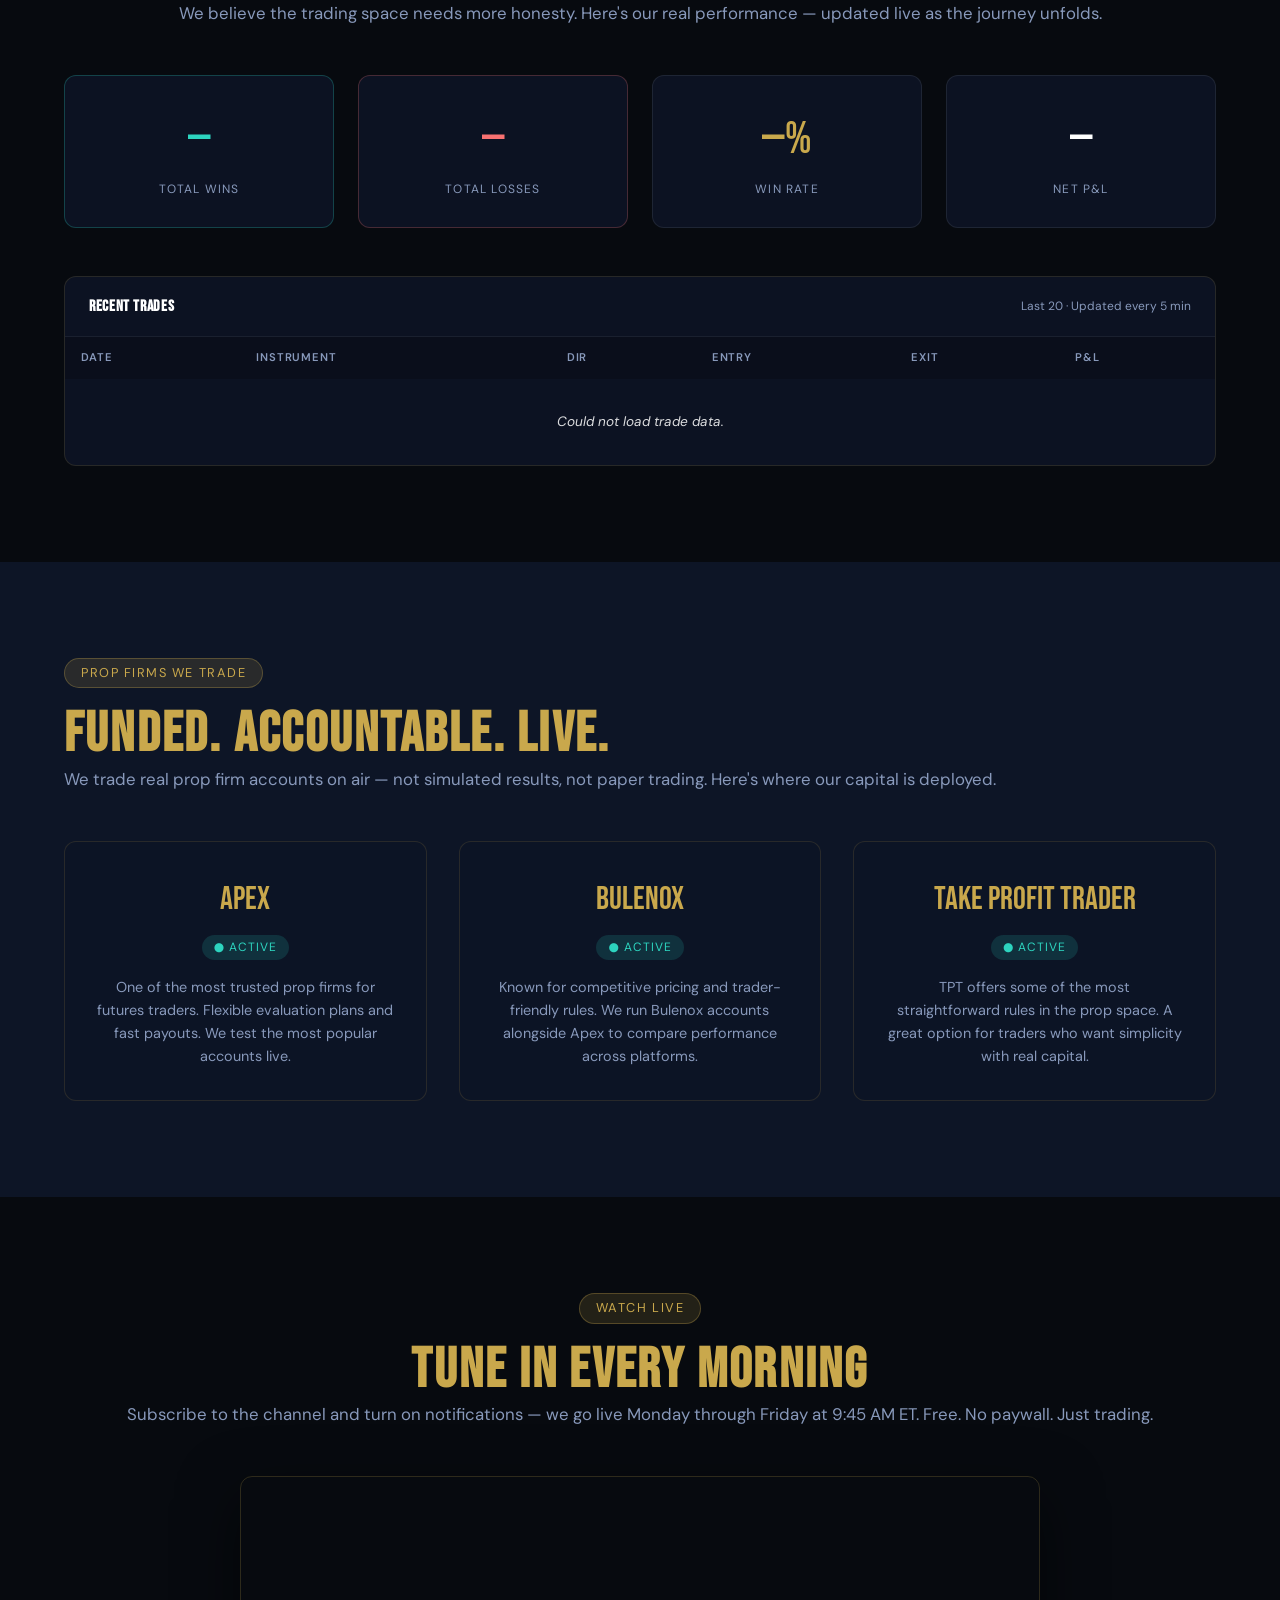
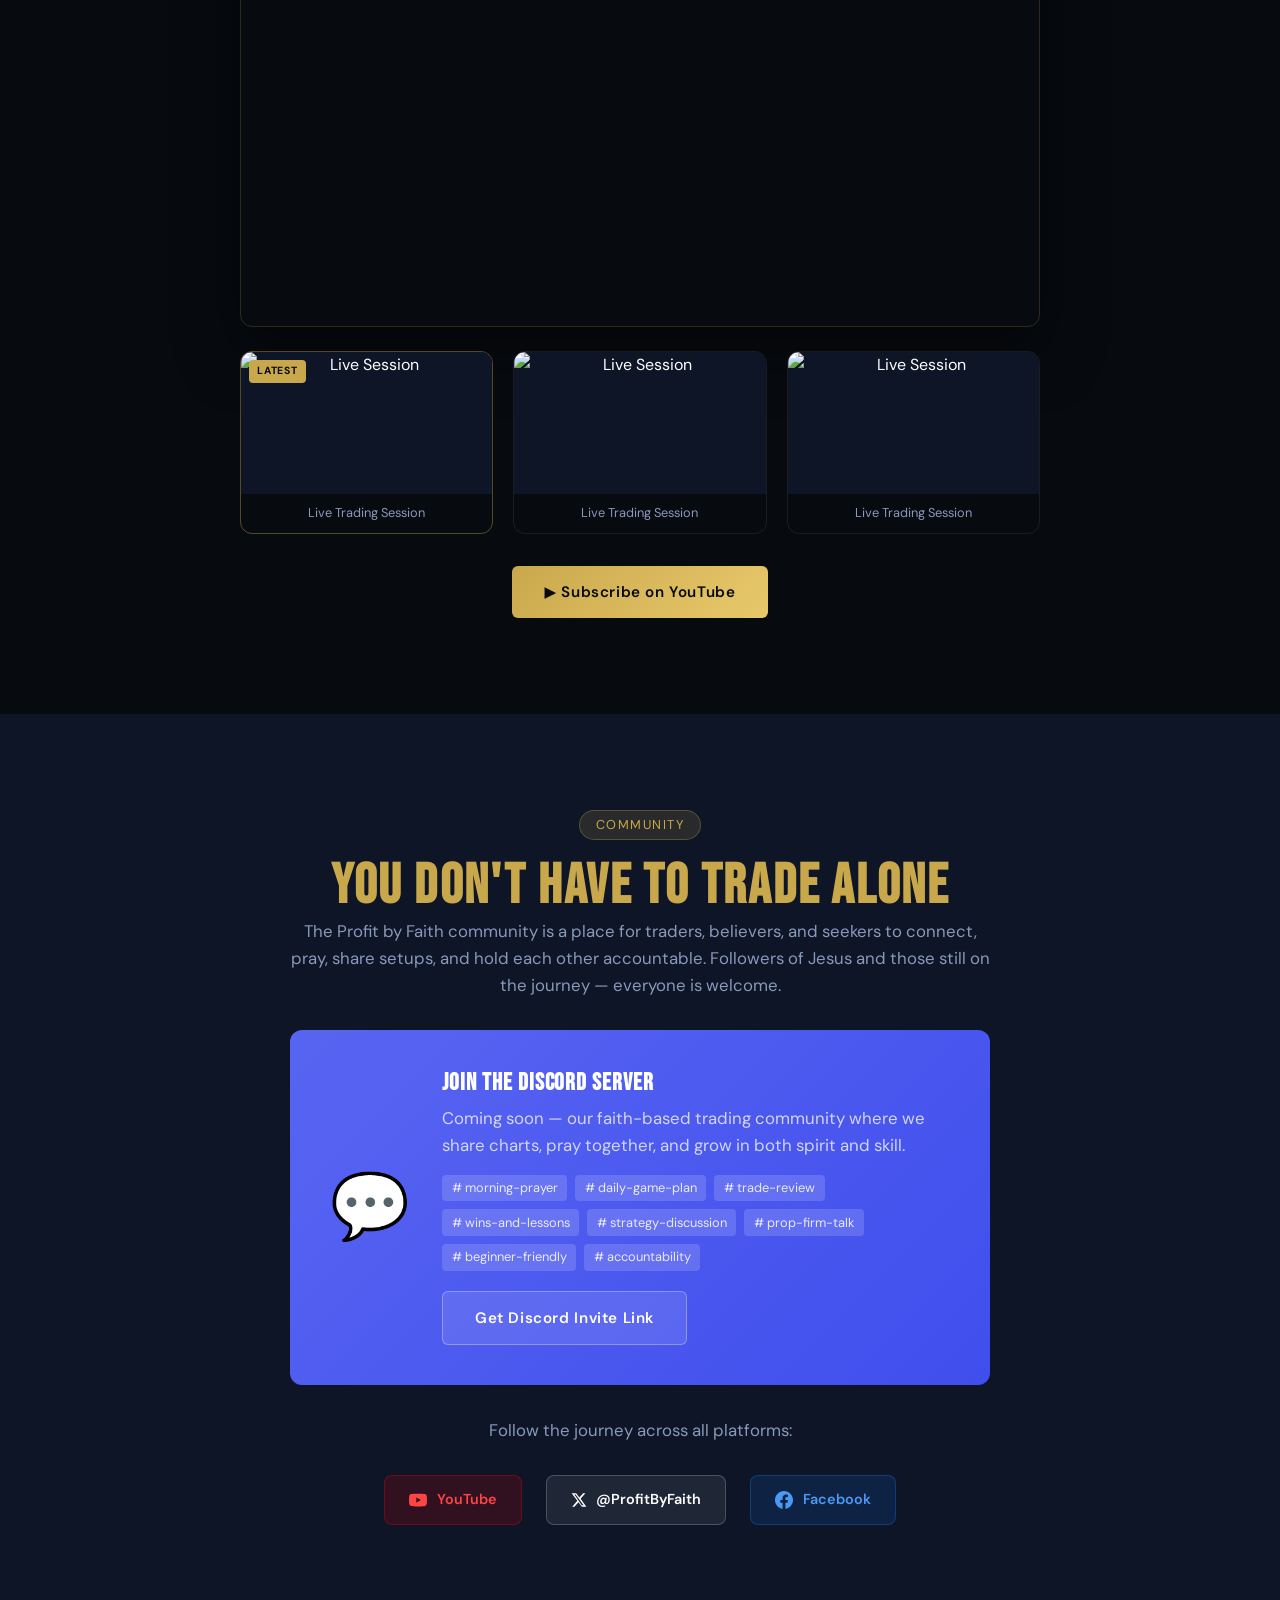
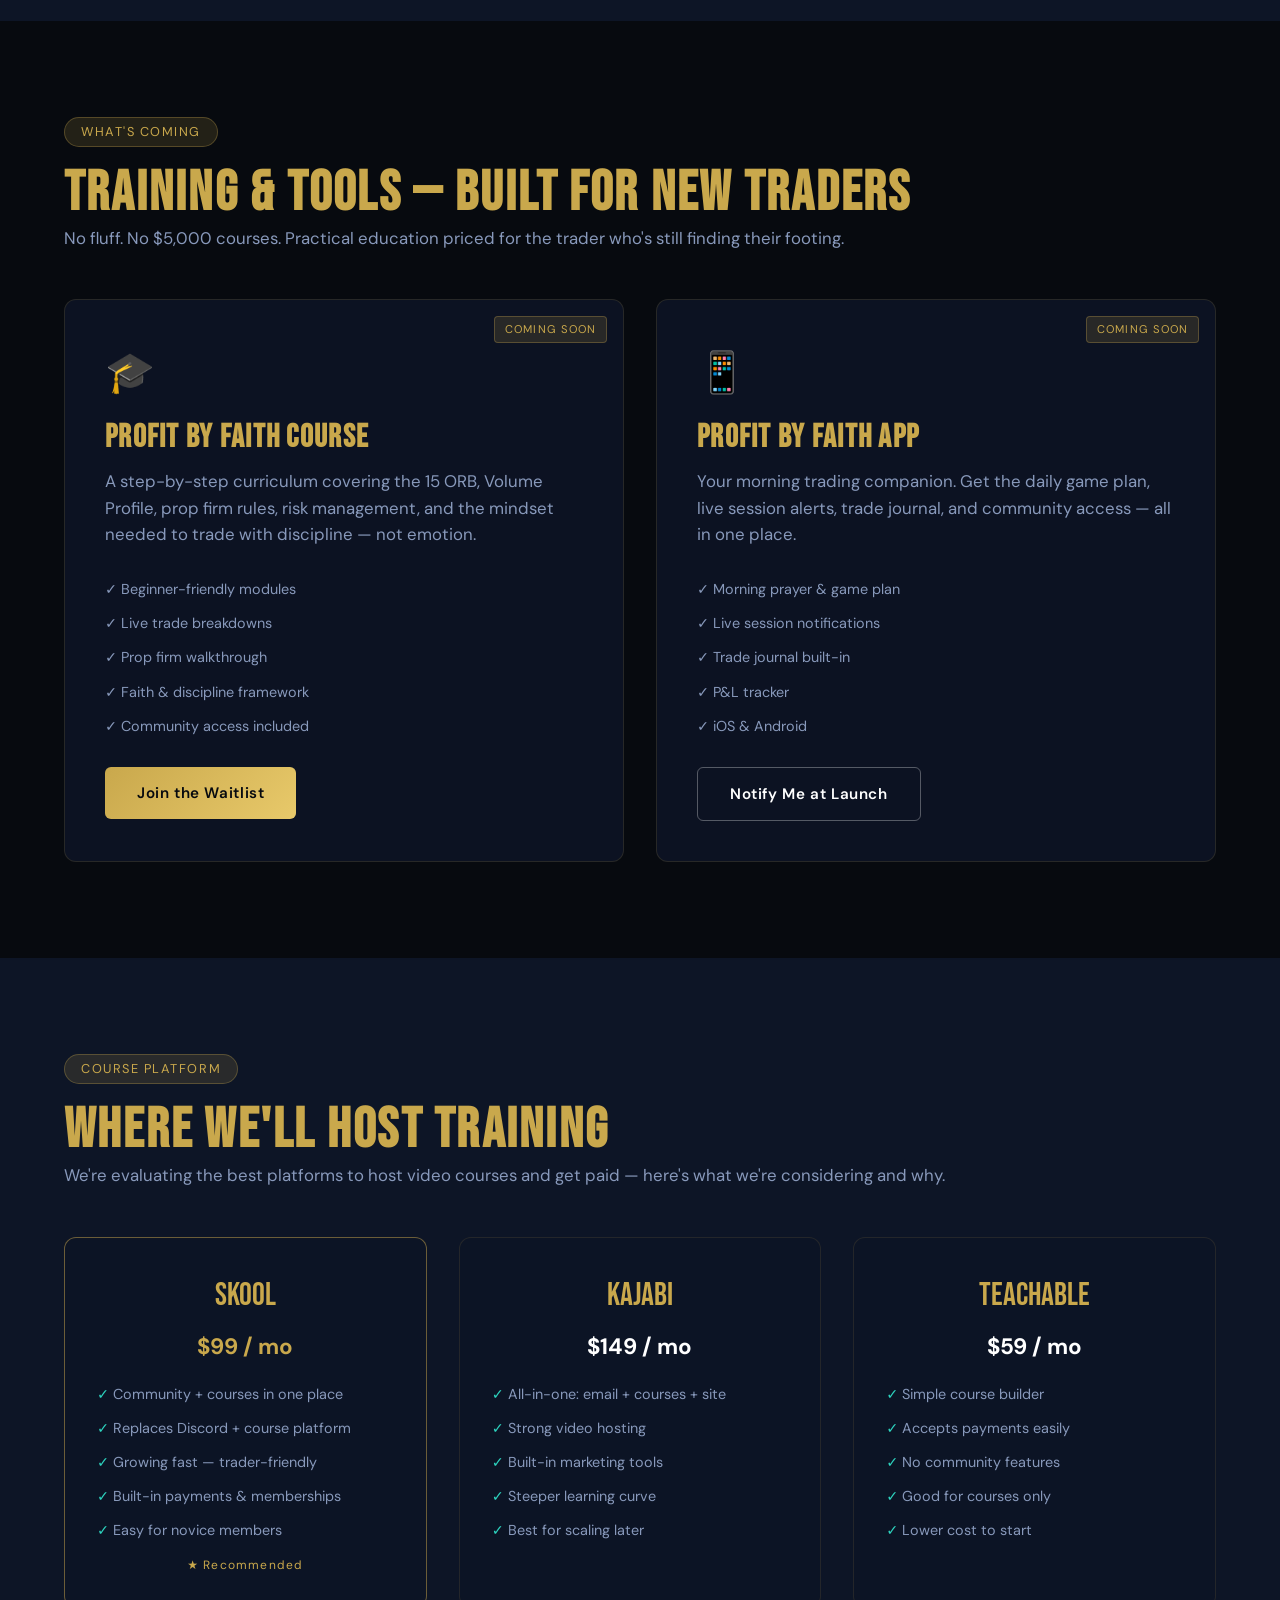
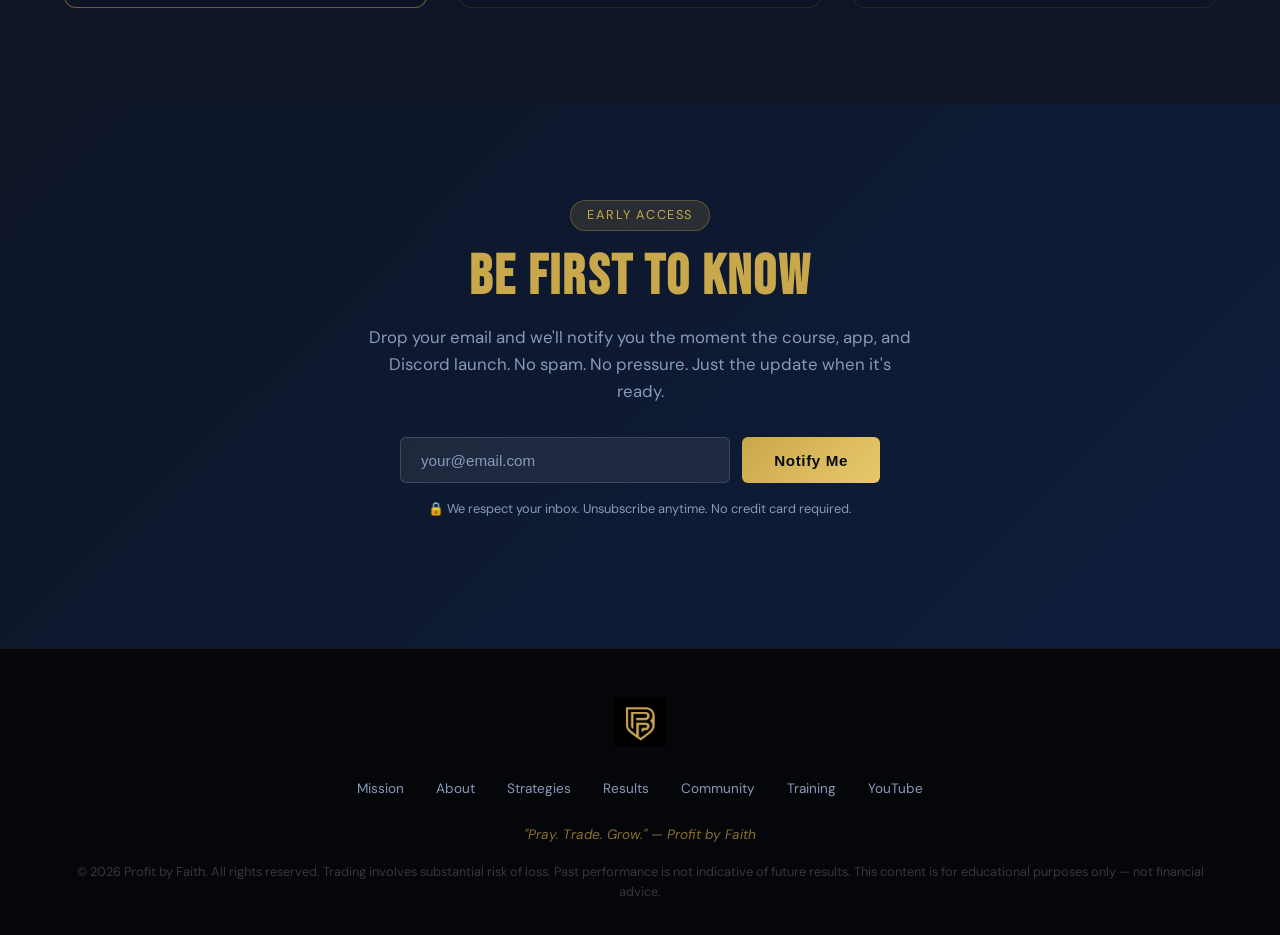
==== commit b318175d: "feat: add Signal Analyzer label to widget card headers on trades + home pages - Widget card header n" ====
--- a/index.html
+++ b/index.html
@@ -622,9 +622,13 @@
       <!-- Teaser preview card (always visible, blurred when offline) -->
       <div class="pbf-teaser-card" id="pbf-teaser">
         <div class="pbf-tc-header">
-          <div>
-            <div class="pbf-tc-brand">ProfitByFaith</div>
-            <div style="font-family:'DM Sans',sans-serif;font-size:9.5px;color:#aab;letter-spacing:1.2px;text-transform:uppercase;margin-top:2px;">Pray · Trade · Grow</div>
+          <div style="display:flex;align-items:center;gap:8px;">
+            <img src="assets/PBF-LOGO-MAIN.jpg" alt="PBF" style="height:40px;width:auto;object-fit:contain;filter:drop-shadow(0 0 4px rgba(201,168,76,0.35));flex-shrink:0;">
+            <div>
+              <div class="pbf-tc-brand">ProfitByFaith</div>
+              <div style="font-family:'DM Sans',sans-serif;font-size:10px;font-weight:800;letter-spacing:2px;text-transform:uppercase;margin-top:3px;"><span style="color:#ffffff;">Signal</span> <span style="color:#e8c84a;">Analyzer</span></div>
+              <div style="font-family:'DM Sans',sans-serif;font-size:8.5px;color:#8899bb;letter-spacing:1.2px;text-transform:uppercase;margin-top:2px;">Pray · Trade · Grow</div>
+            </div>
           </div>
           <div>
             <span class="pbf-tc-pill" id="pbf-market-pill">
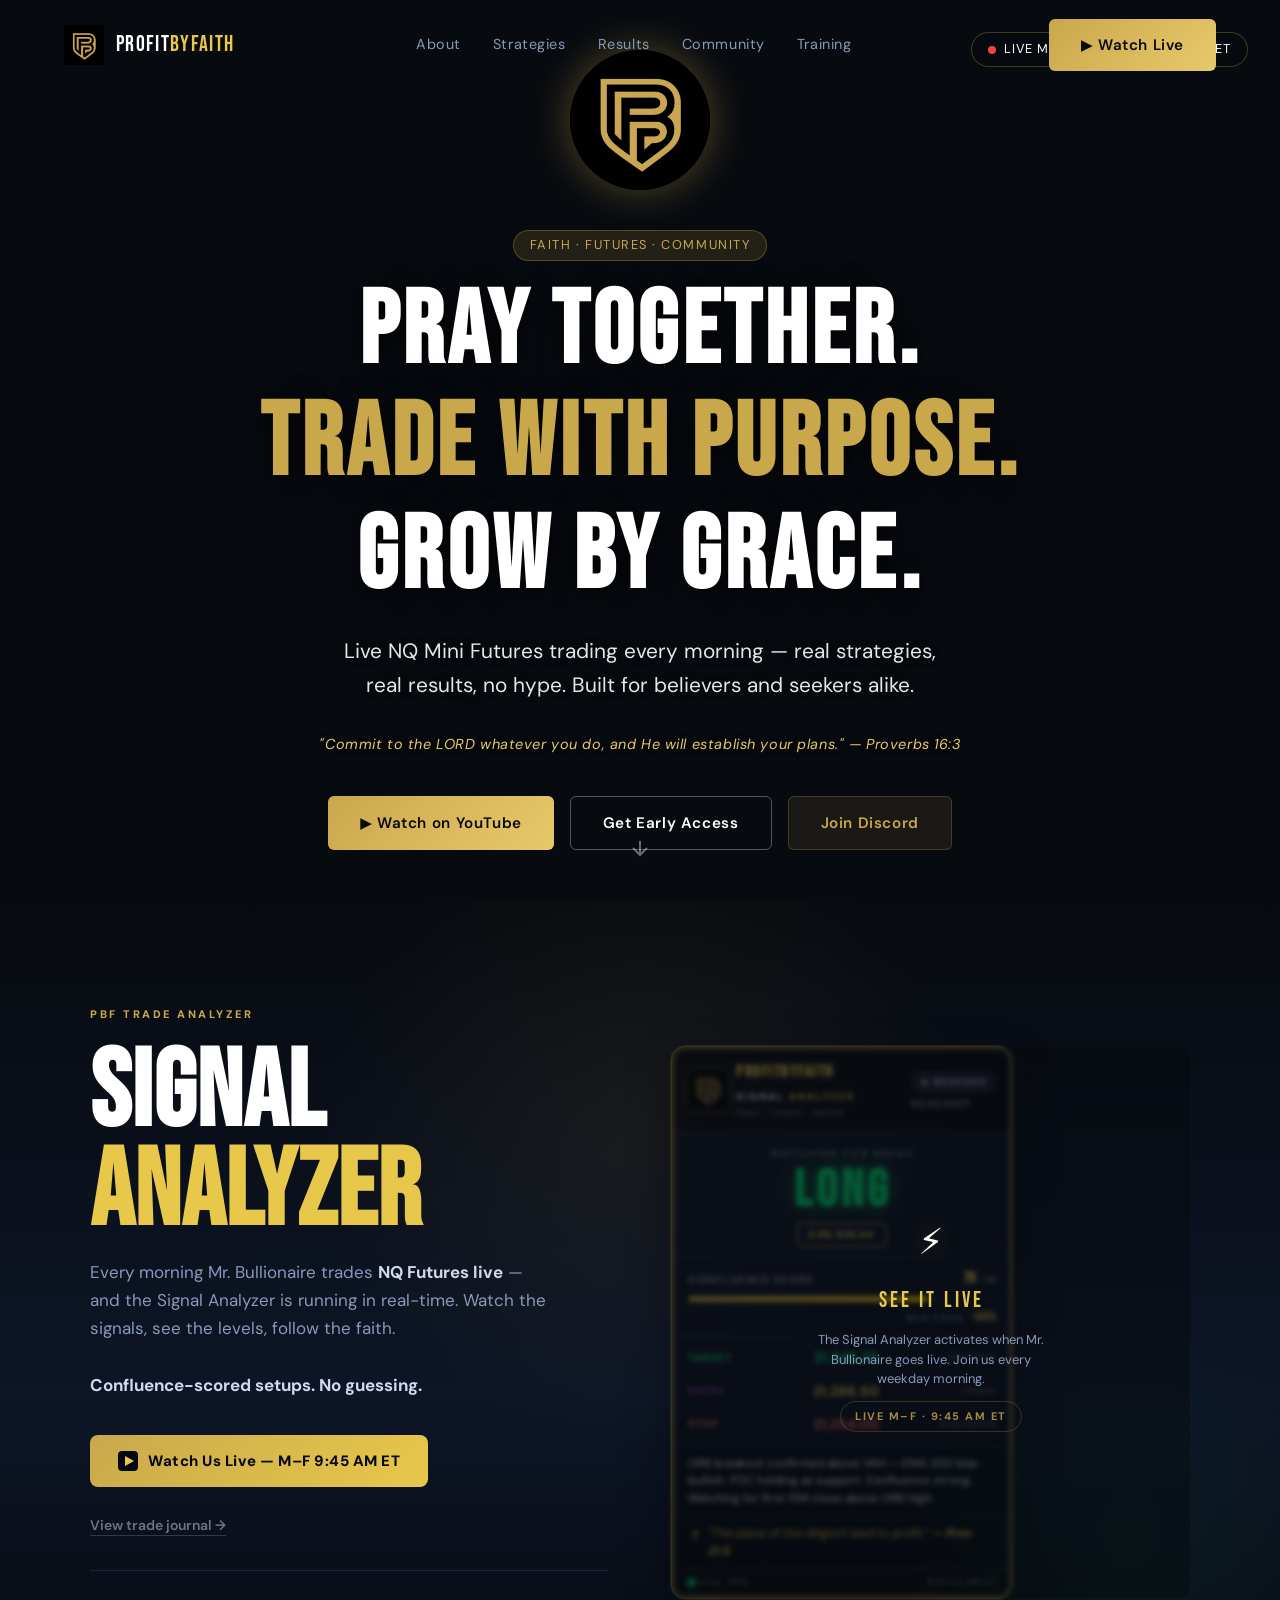
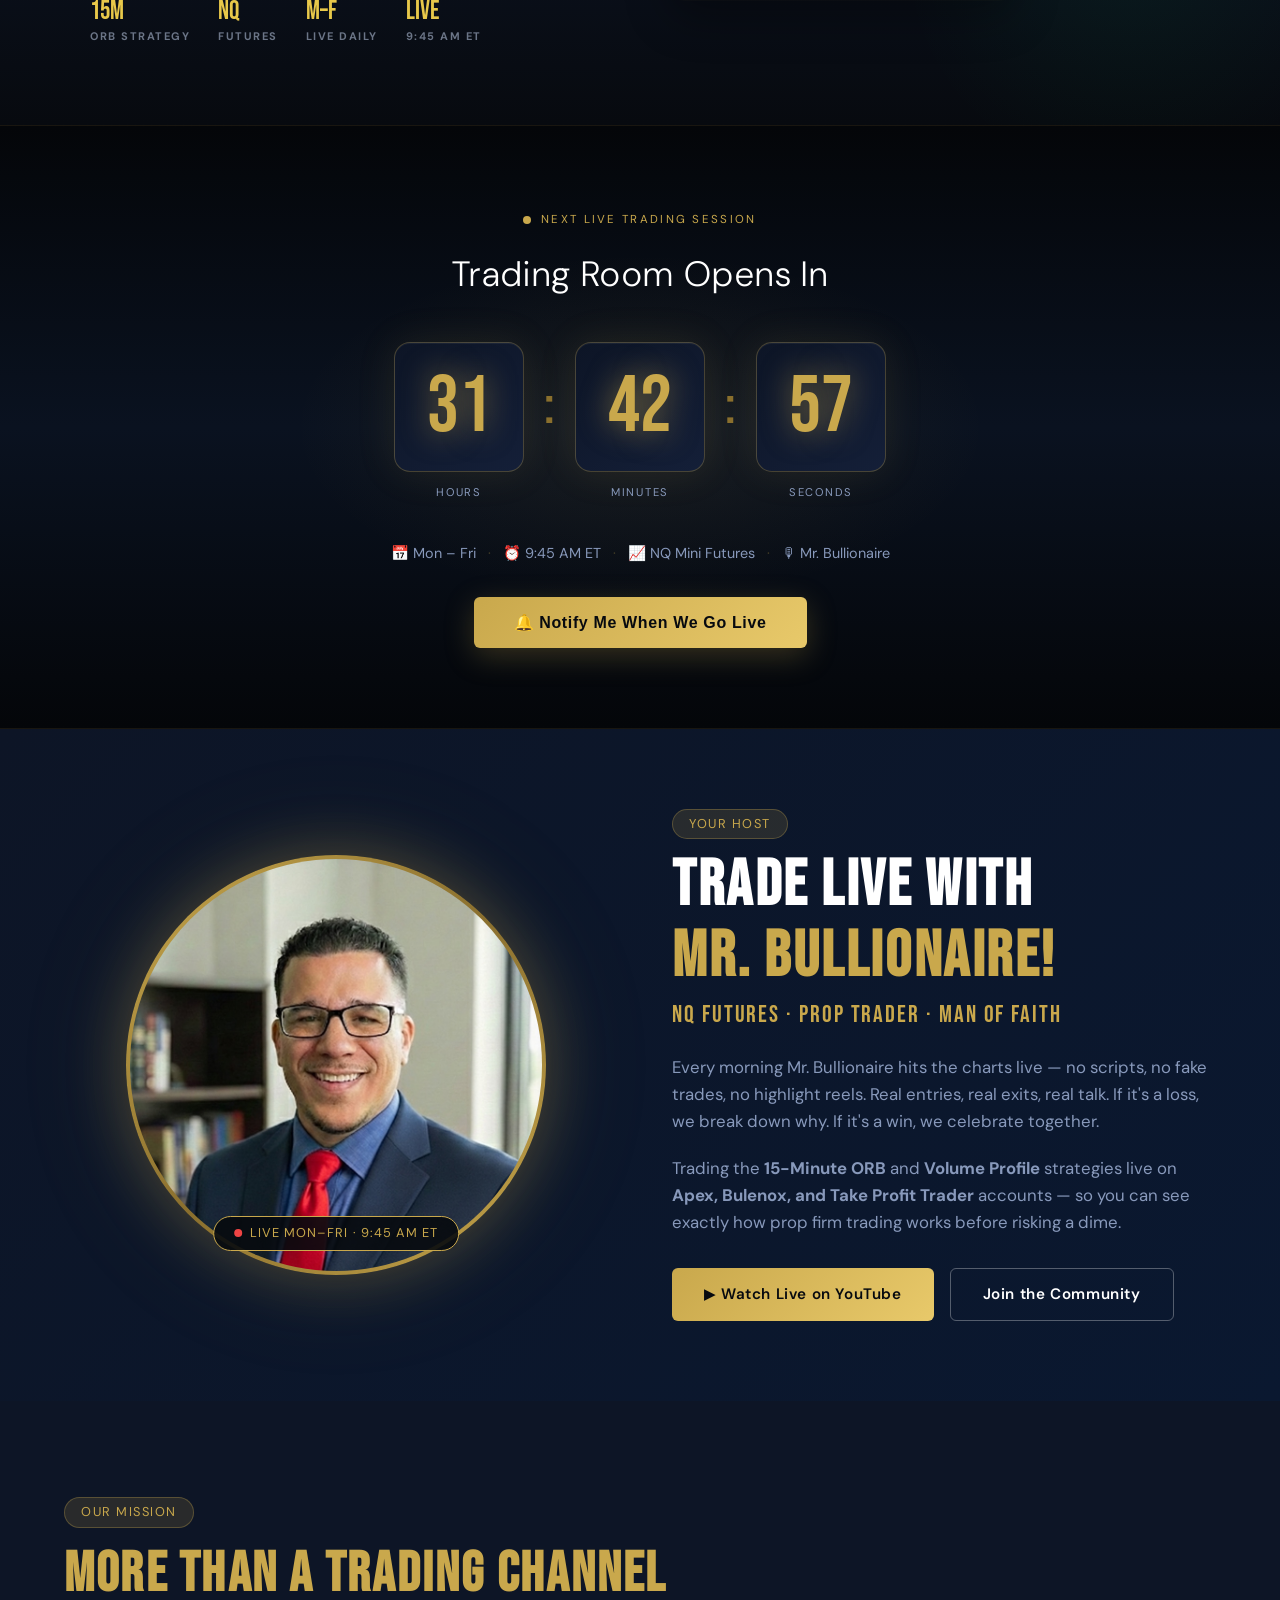
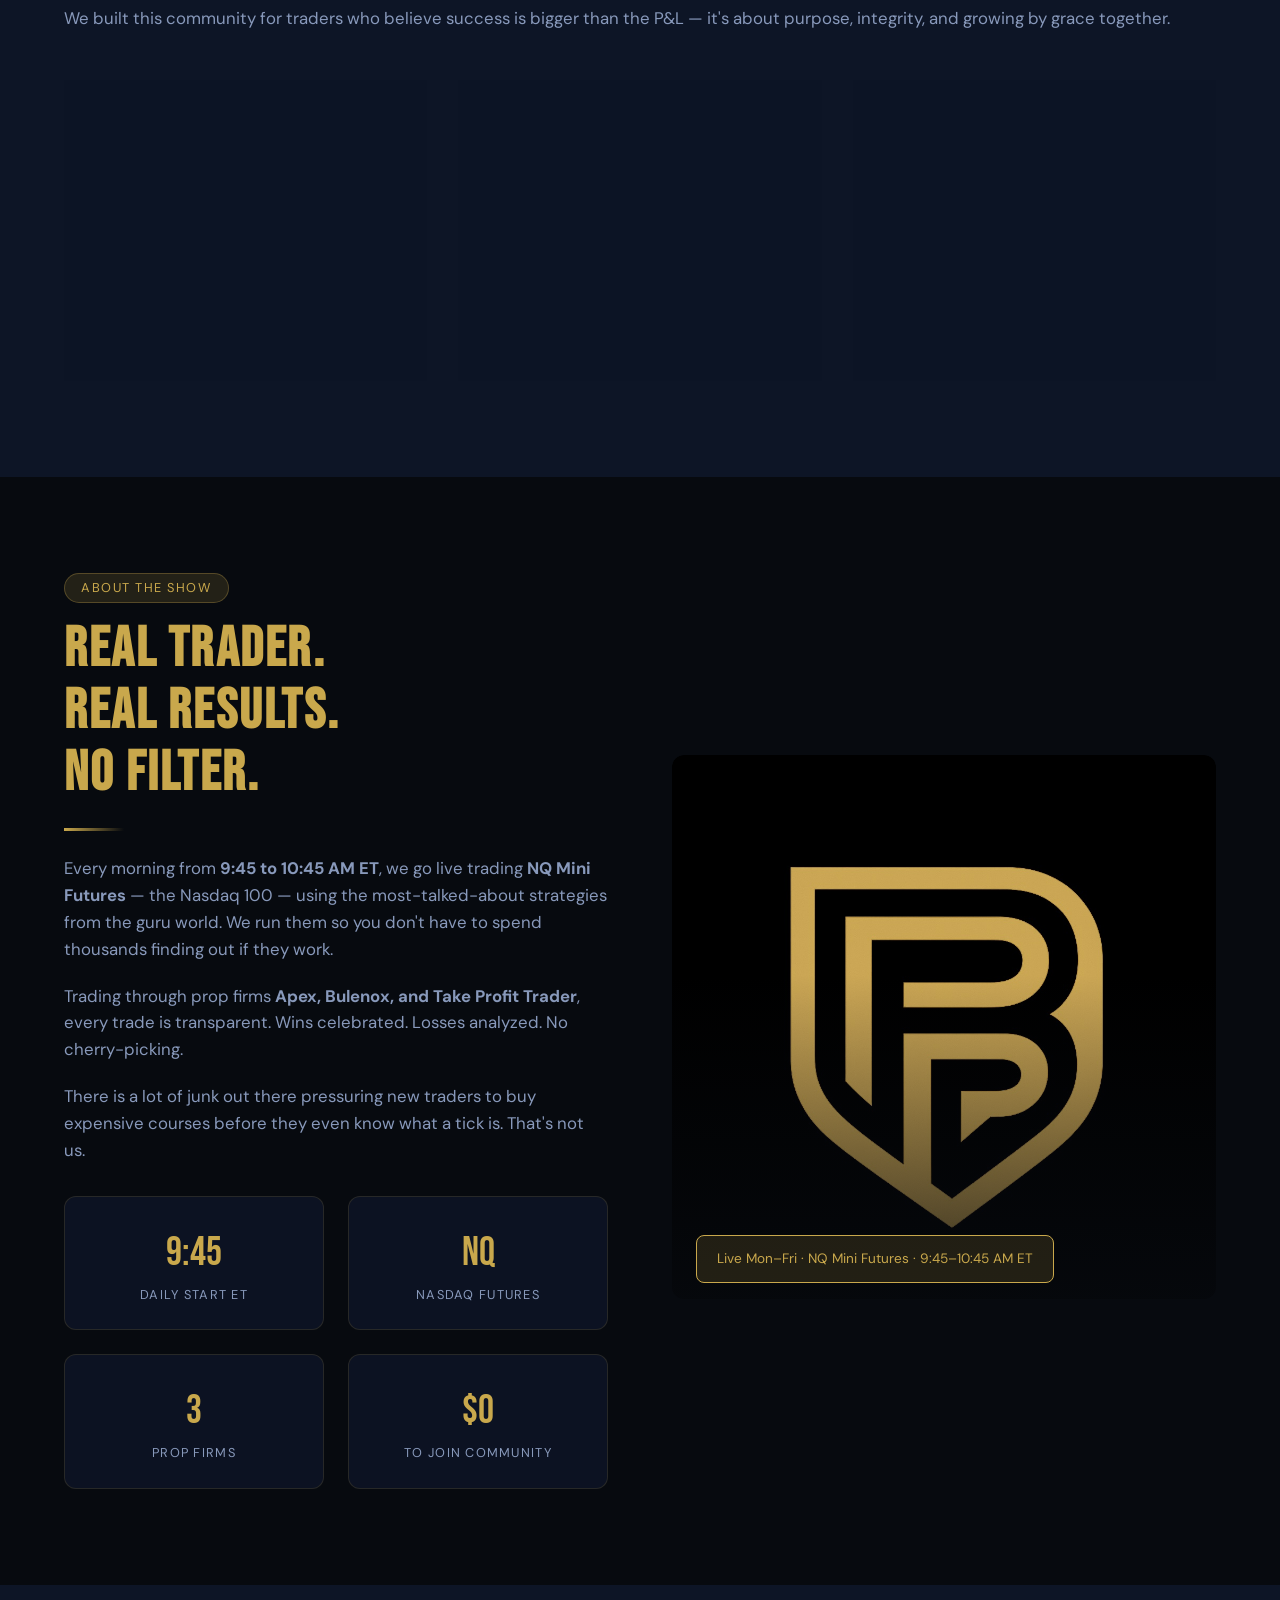
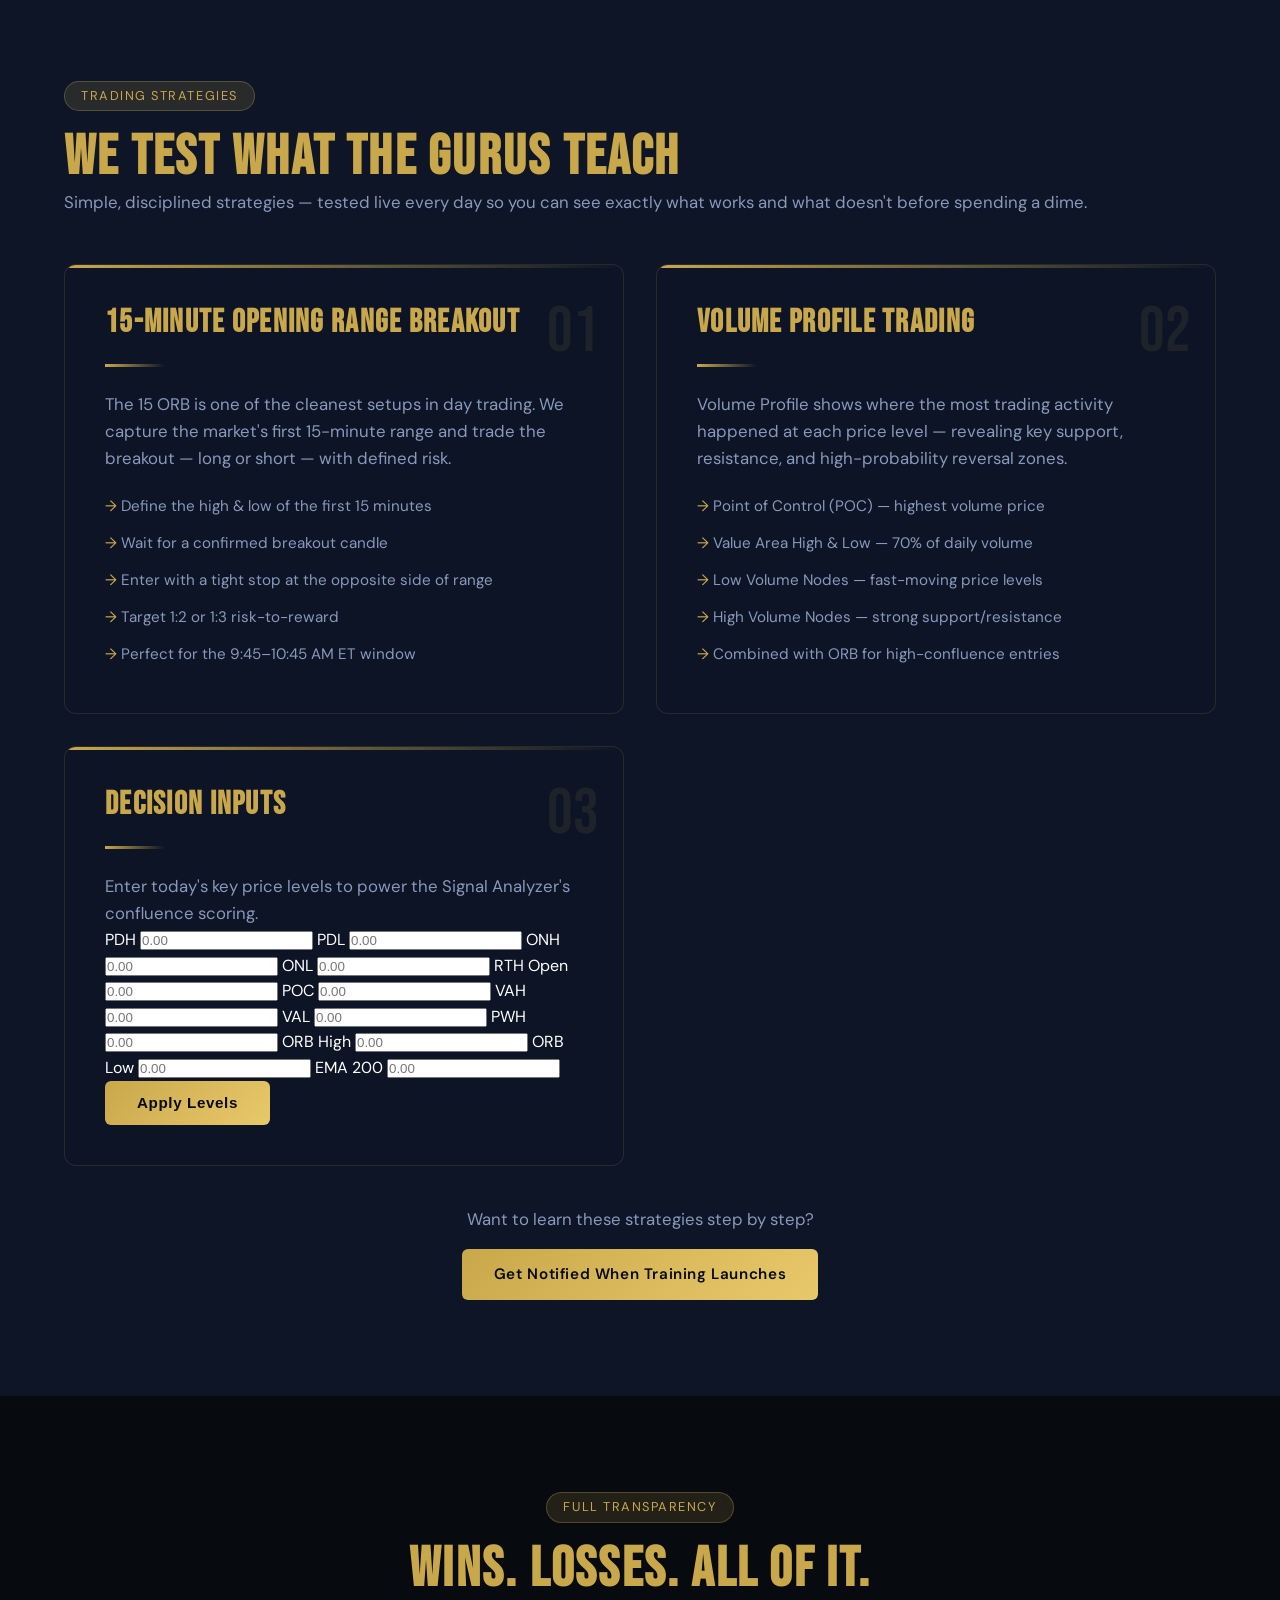
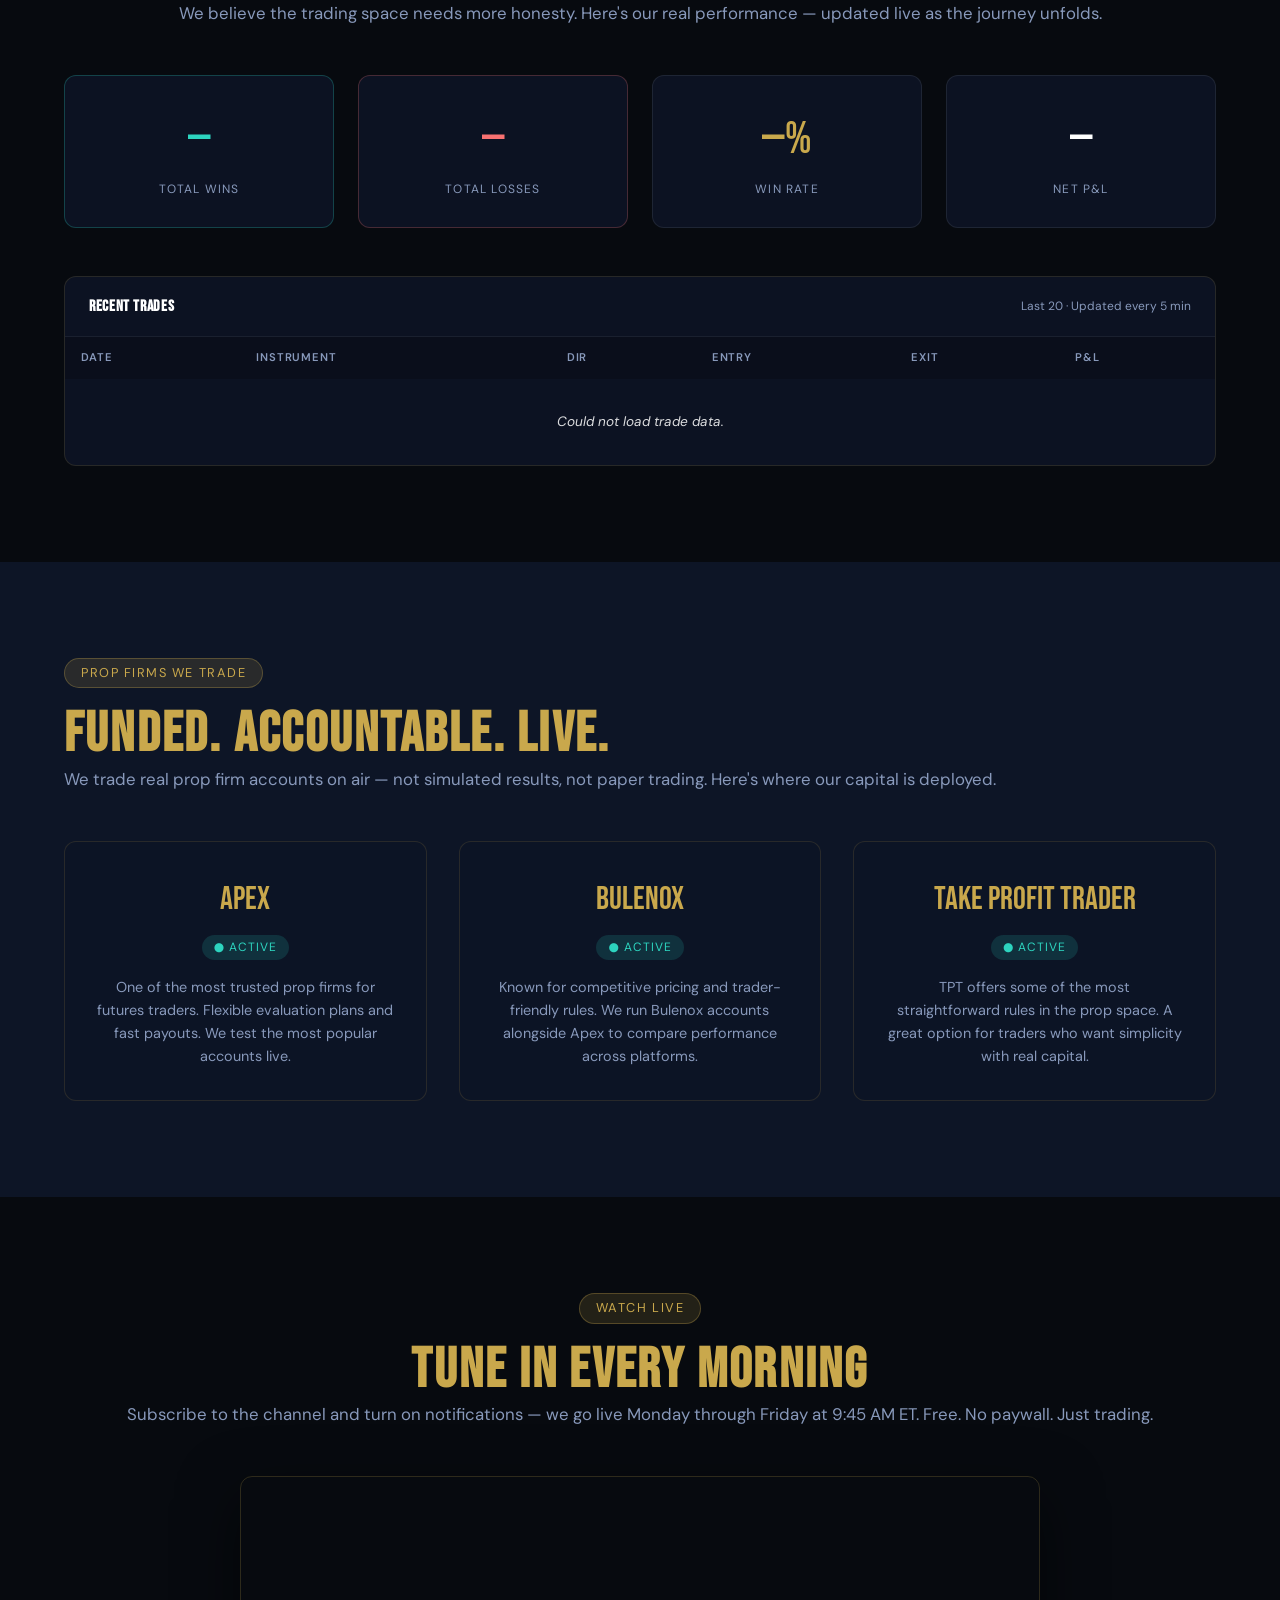
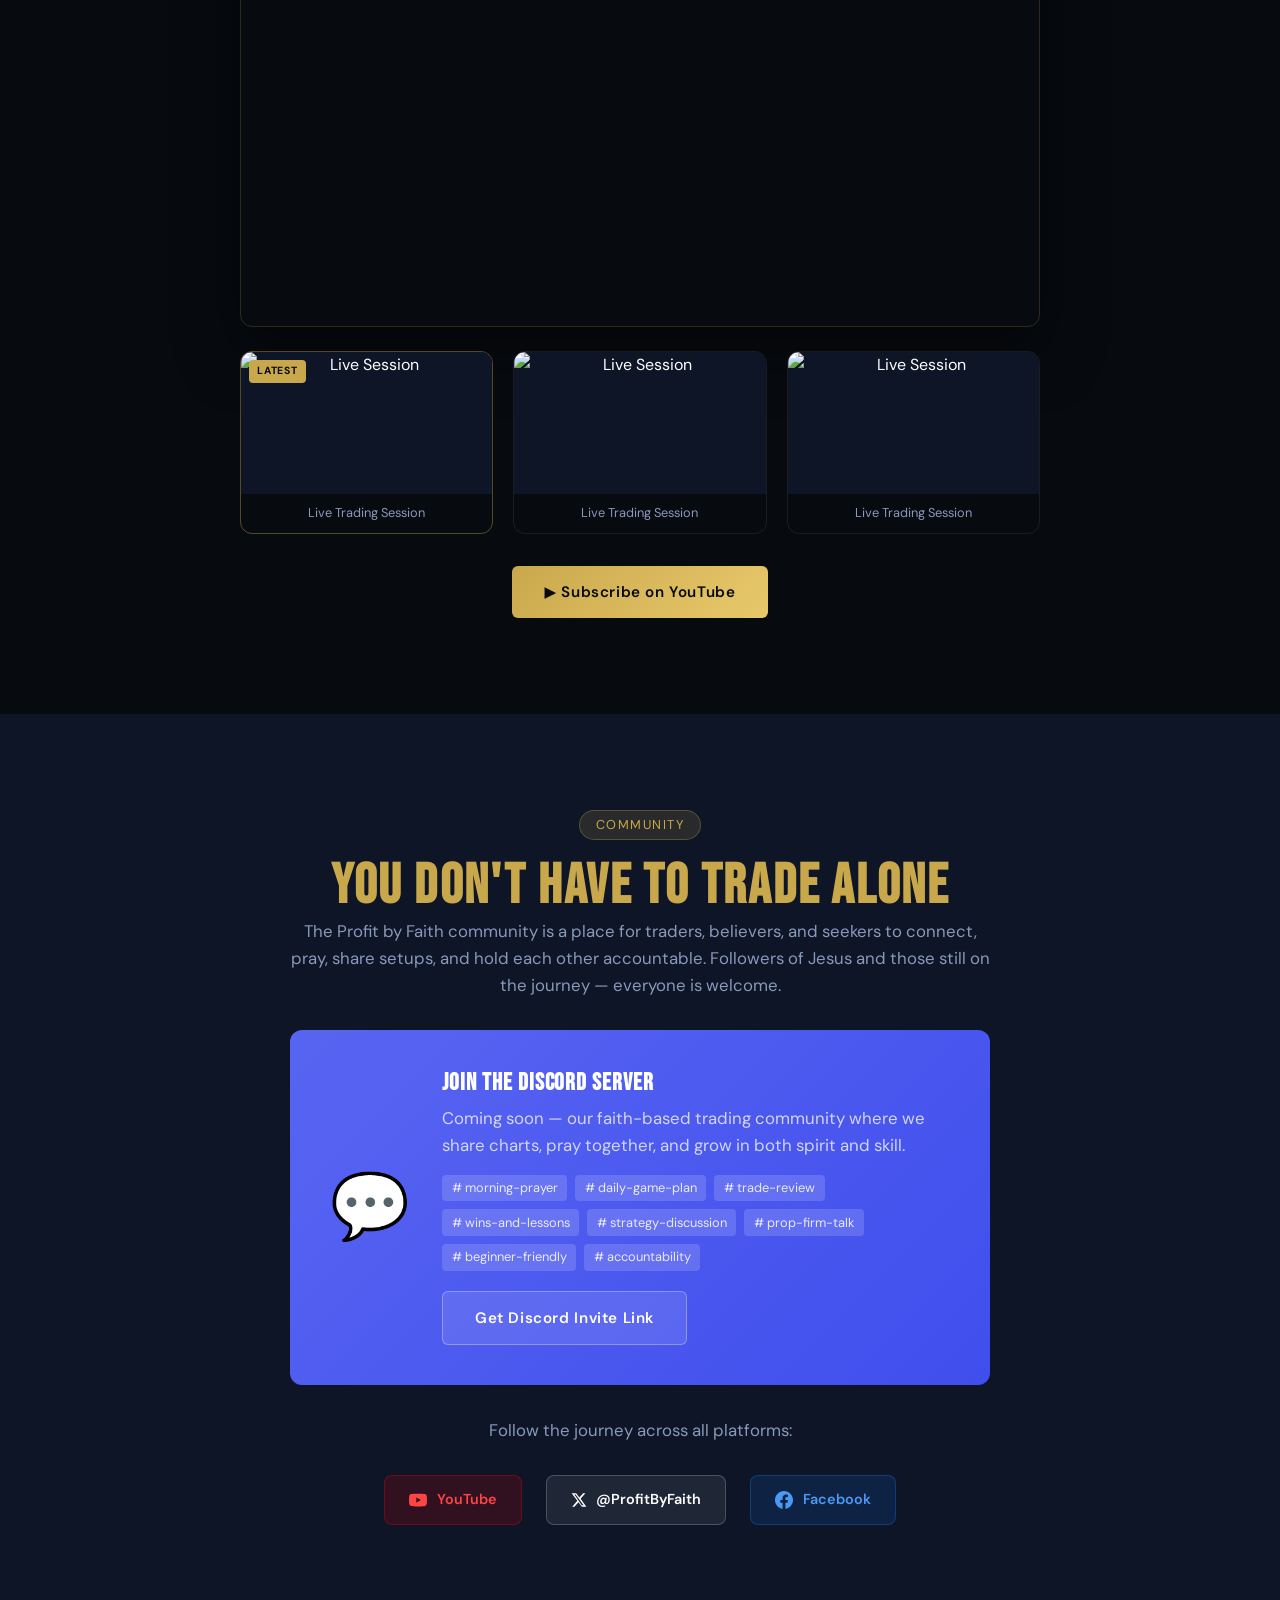
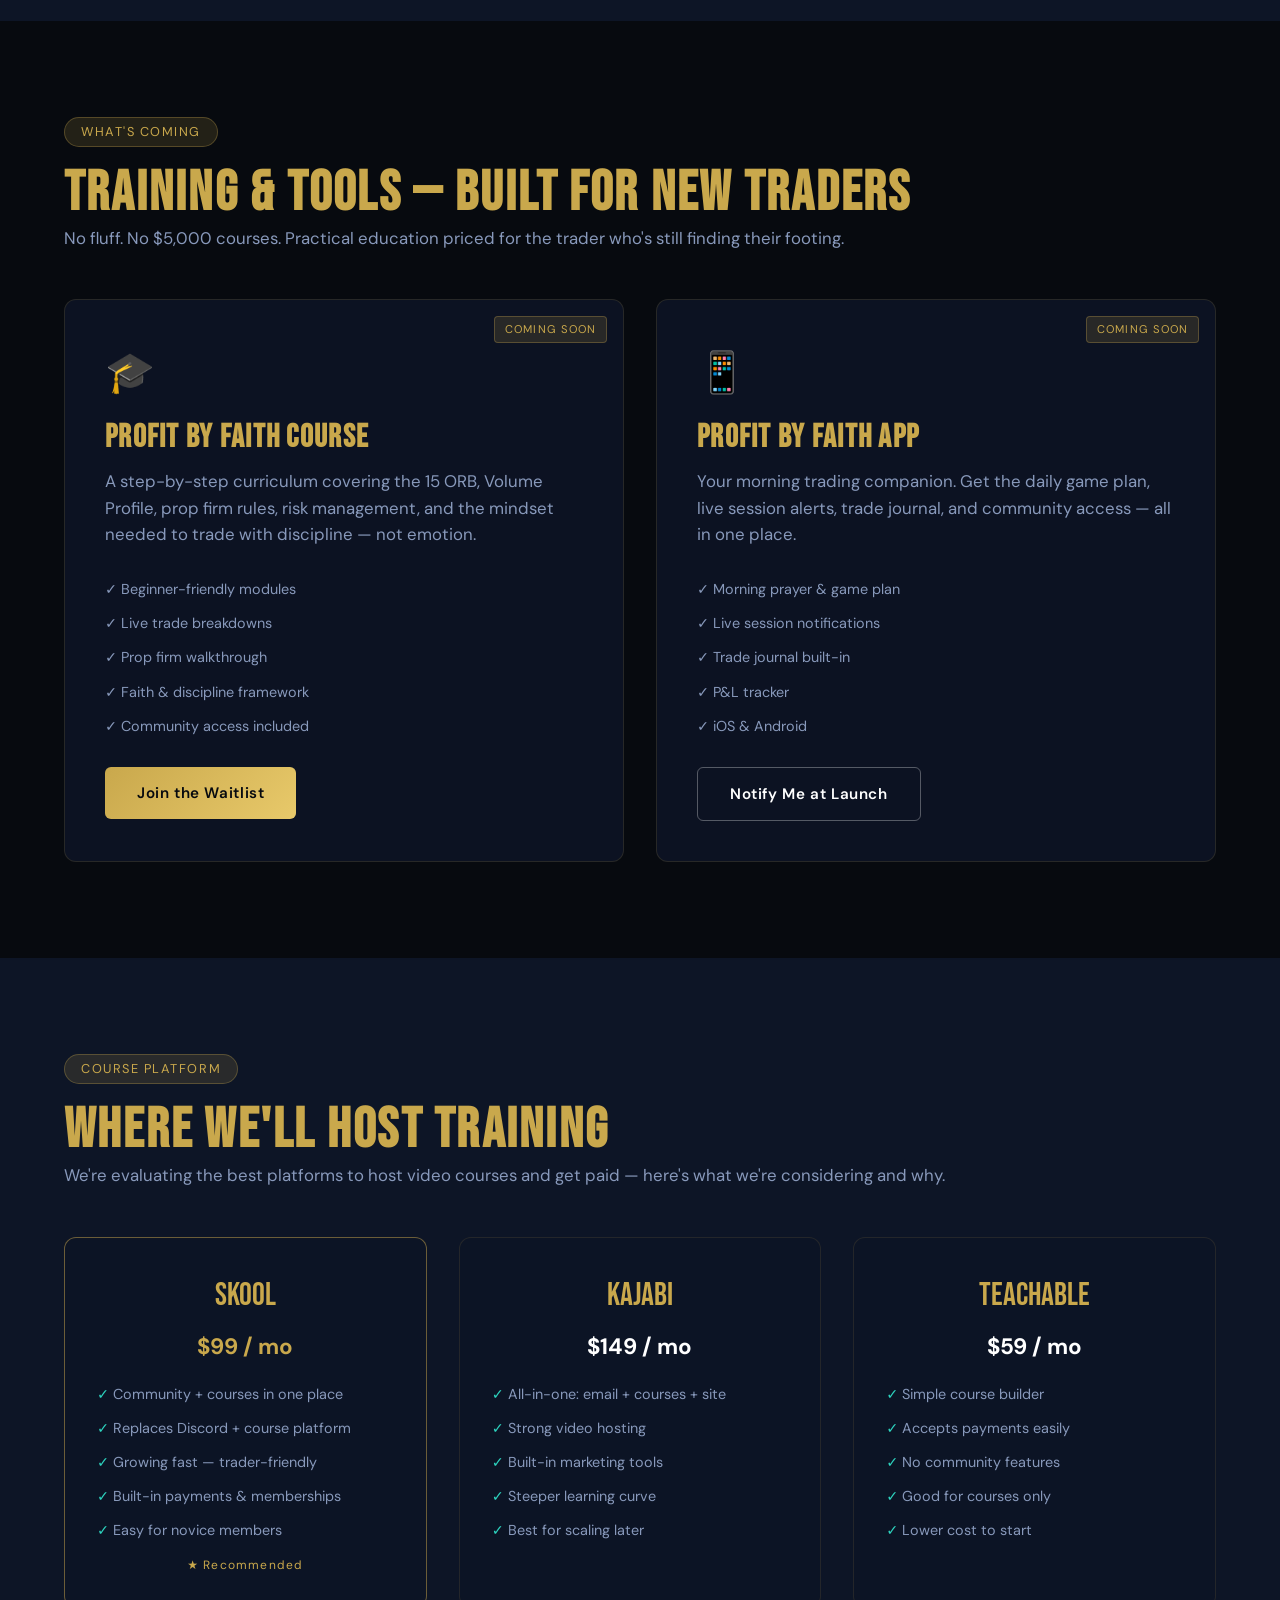
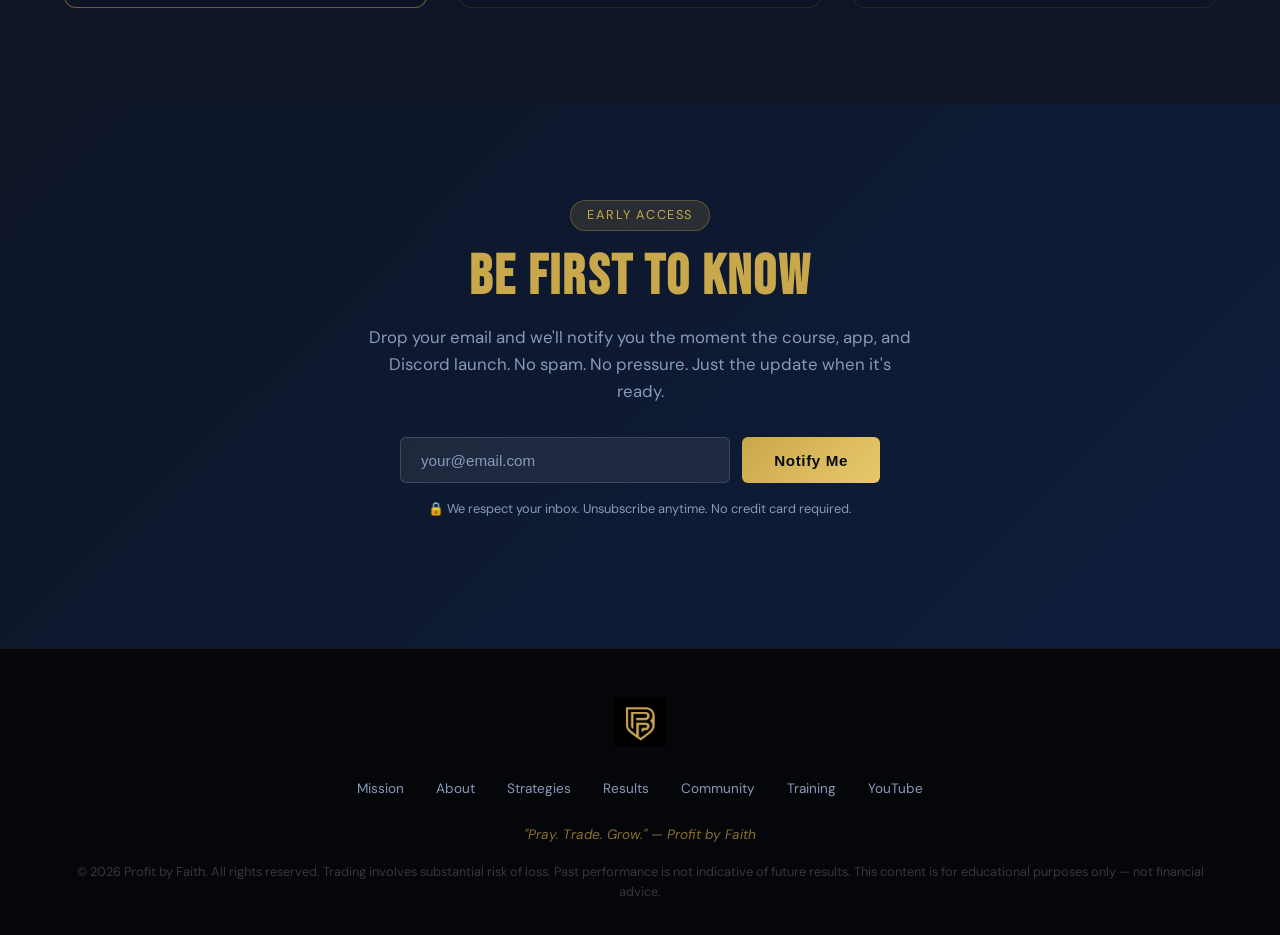
==== commit e9bdee24: "feat: viewer parity port — trades + homepage match canonical PBFOverlay Trades page (the headline fi" ====
--- a/index.html
+++ b/index.html
@@ -405,6 +405,18 @@
   font-weight: 500; border-top: 1px solid var(--pbf-line);
   background: rgba(7,10,15,0.55);
 }
+.pbf-tc-conflict {
+  display: none;
+  padding: 7px 14px;
+  font-size: 10.5px; color: #ffb84d; font-weight: 700;
+  letter-spacing: 0.6px;
+  border-top: 1px solid rgba(255,140,0,0.25);
+  background: rgba(60,30,0,0.4);
+}
+.pbf-tc-conflict.visible { display: block; }
+.pbf-tc-conflict::before {
+  content: '⚠ '; color: #ff9d40; margin-right: 4px;
+}
 .pbf-tc-verse {
   padding: 7px 14px 8px;
   border-top: 1px solid var(--pbf-line);
@@ -680,6 +692,8 @@
         <div class="pbf-tc-analysis" id="pbf-analysis">
           ORB breakout confirmed above VAH — EMA 200 bias bullish. POC holding as support. Confluence strong. Watching for first 15M close above ORB High.
         </div>
+
+        <div class="pbf-tc-conflict" id="pbf-conflict"></div>
 
         <div class="pbf-tc-verse">
           <span class="pbf-tc-verse-icon">✝</span>
@@ -1507,6 +1521,17 @@
   el('pbf-stp').textContent   = fmt(d.stop);
   if (d.analysis) el('pbf-analysis').textContent = d.analysis;
 
+  // Conflict banner — surface NT8 conflict_note when present
+  const cf = el('pbf-conflict');
+  if (cf) {
+    if (d.conflict === true && d.conflict_note) {
+      cf.textContent = d.conflict_note;
+      cf.classList.add('visible');
+    } else {
+      cf.classList.remove('visible');
+    }
+  }
+
   const connDot = el('pbf-conn-dot');
   if (connDot) {
     connDot.style.background = '#00e676';
